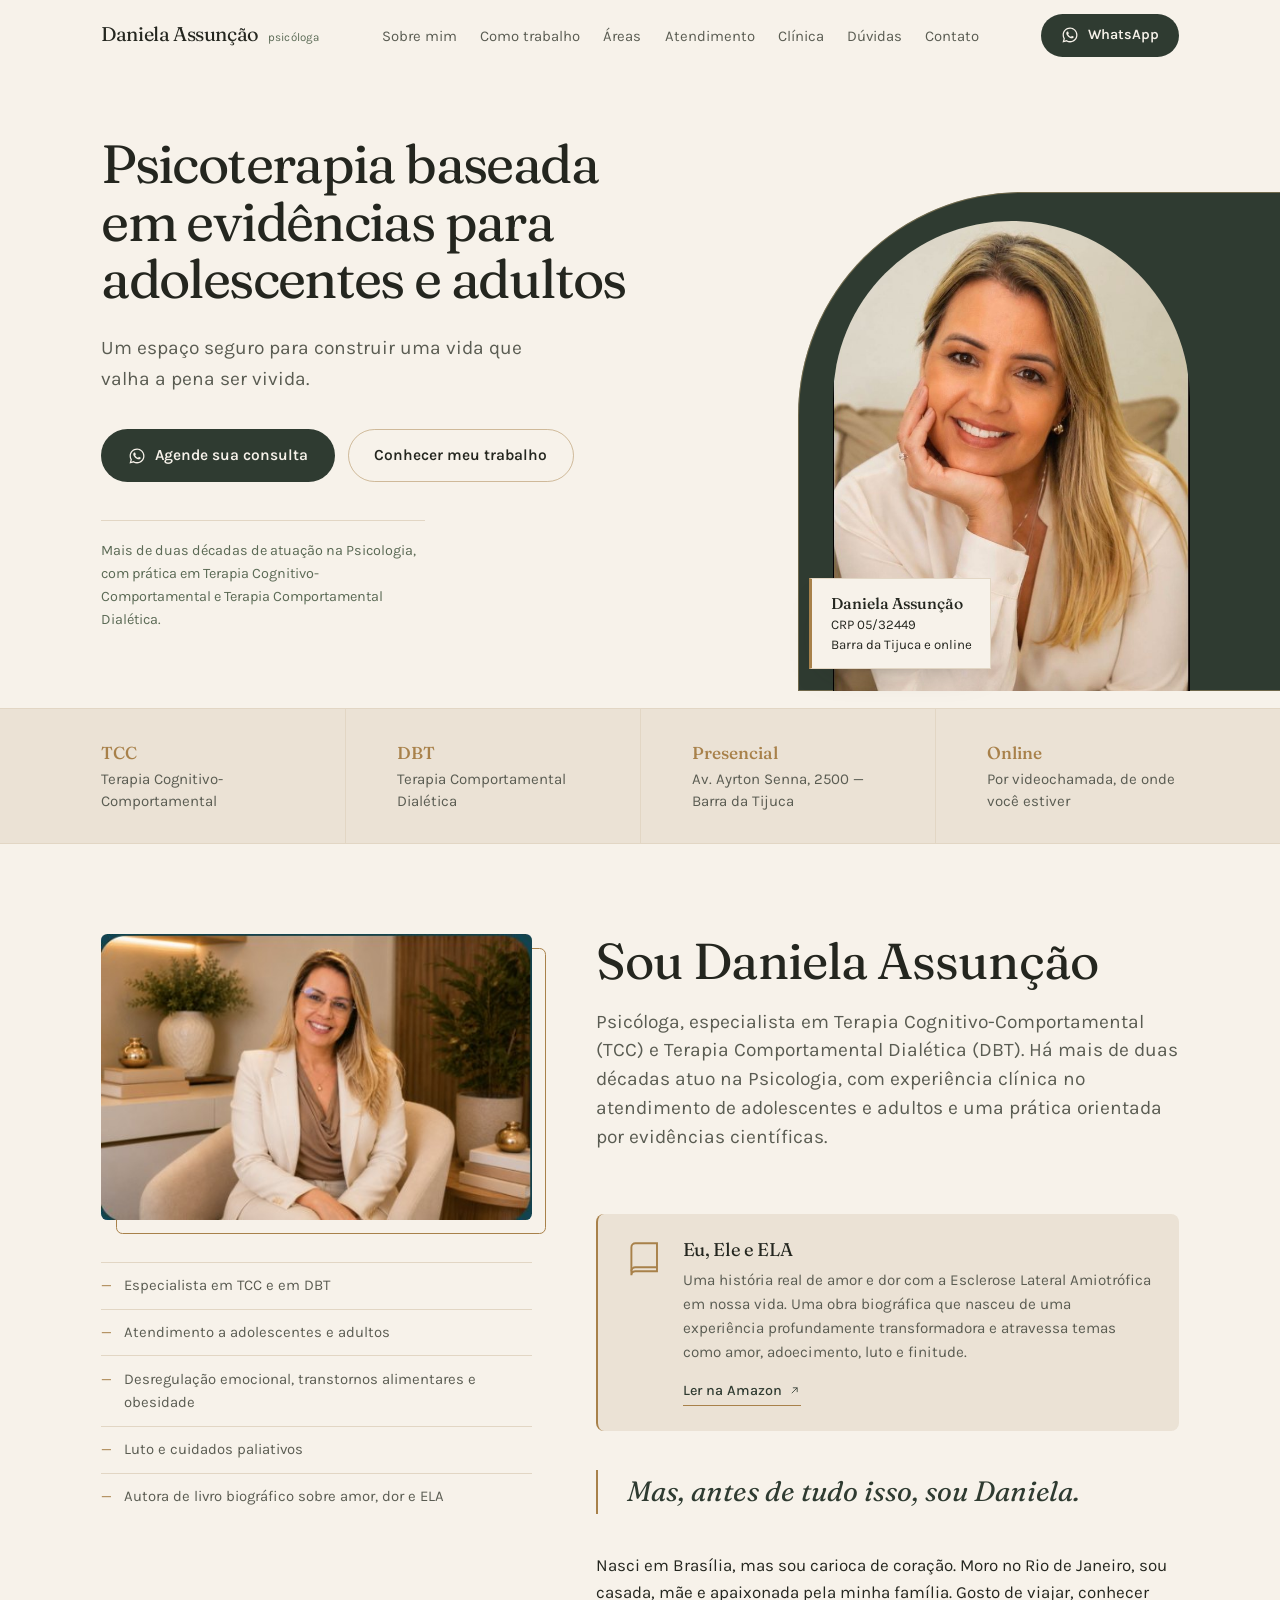
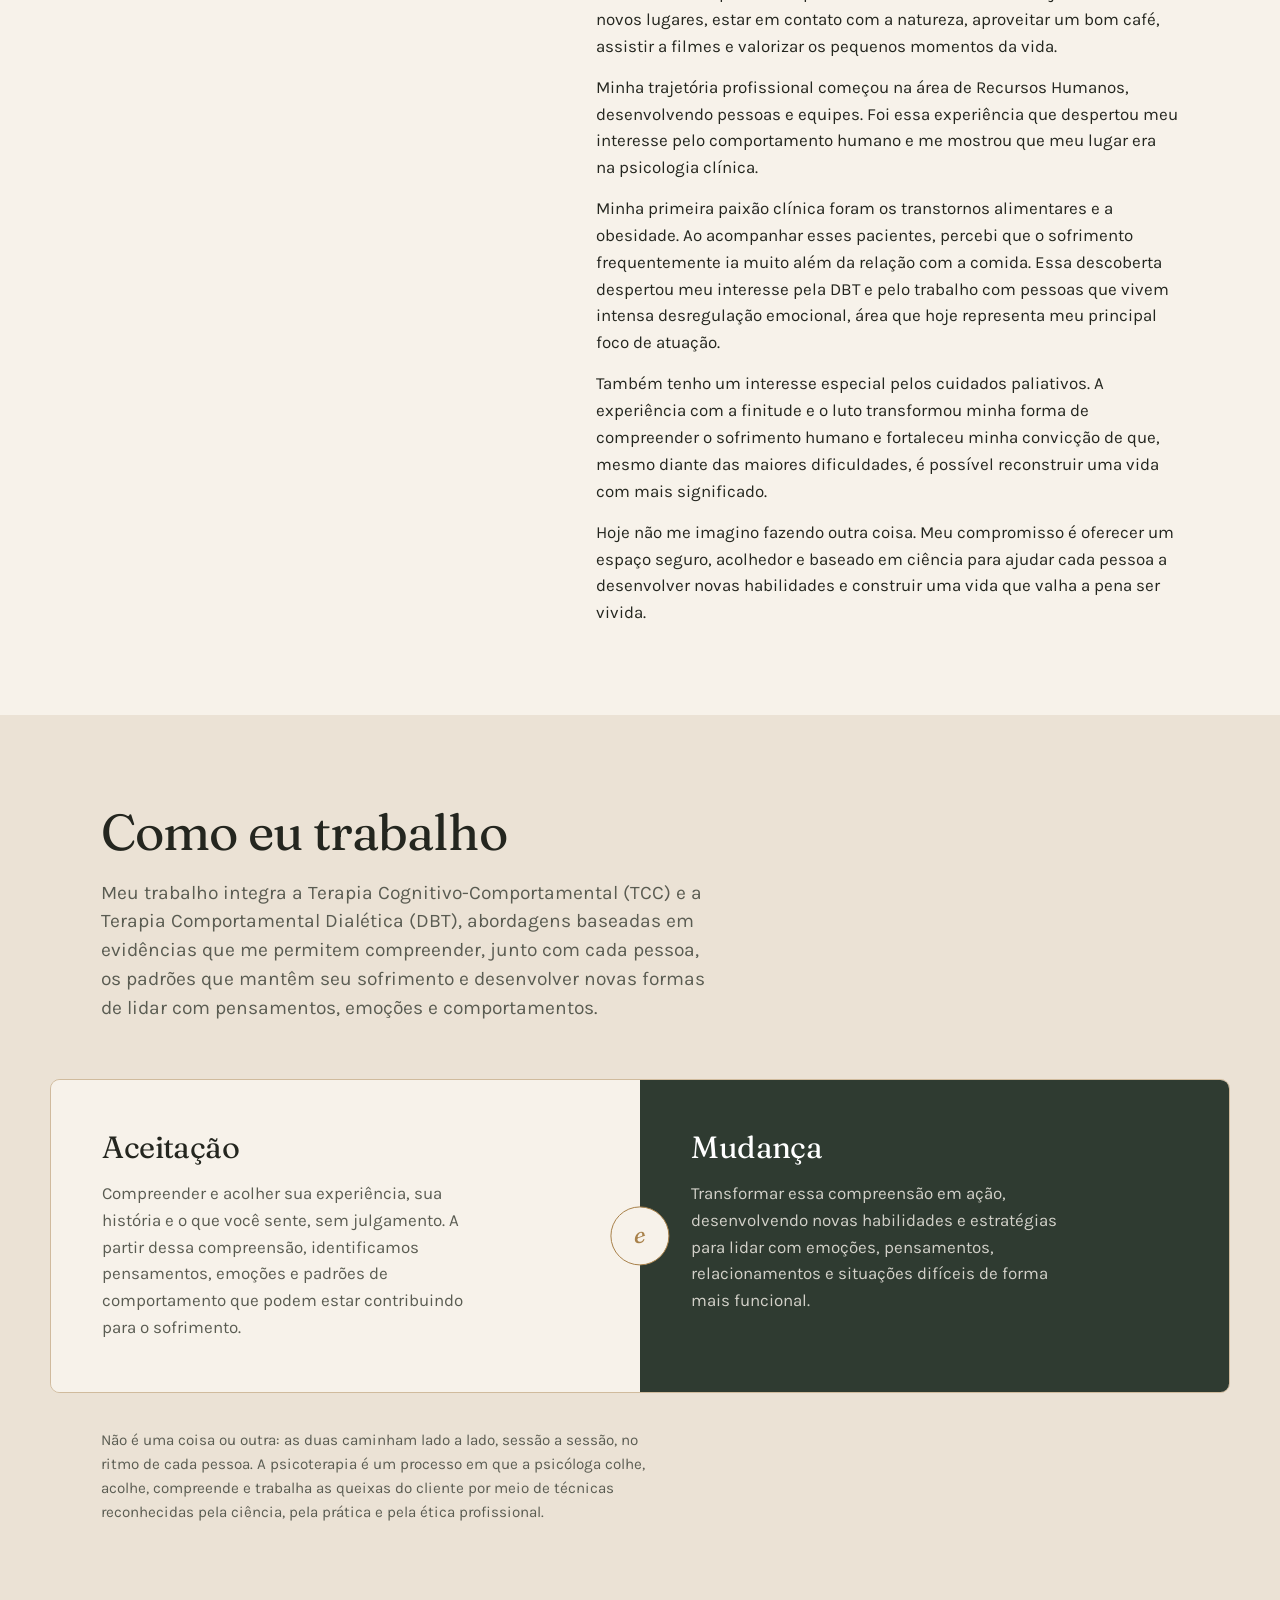
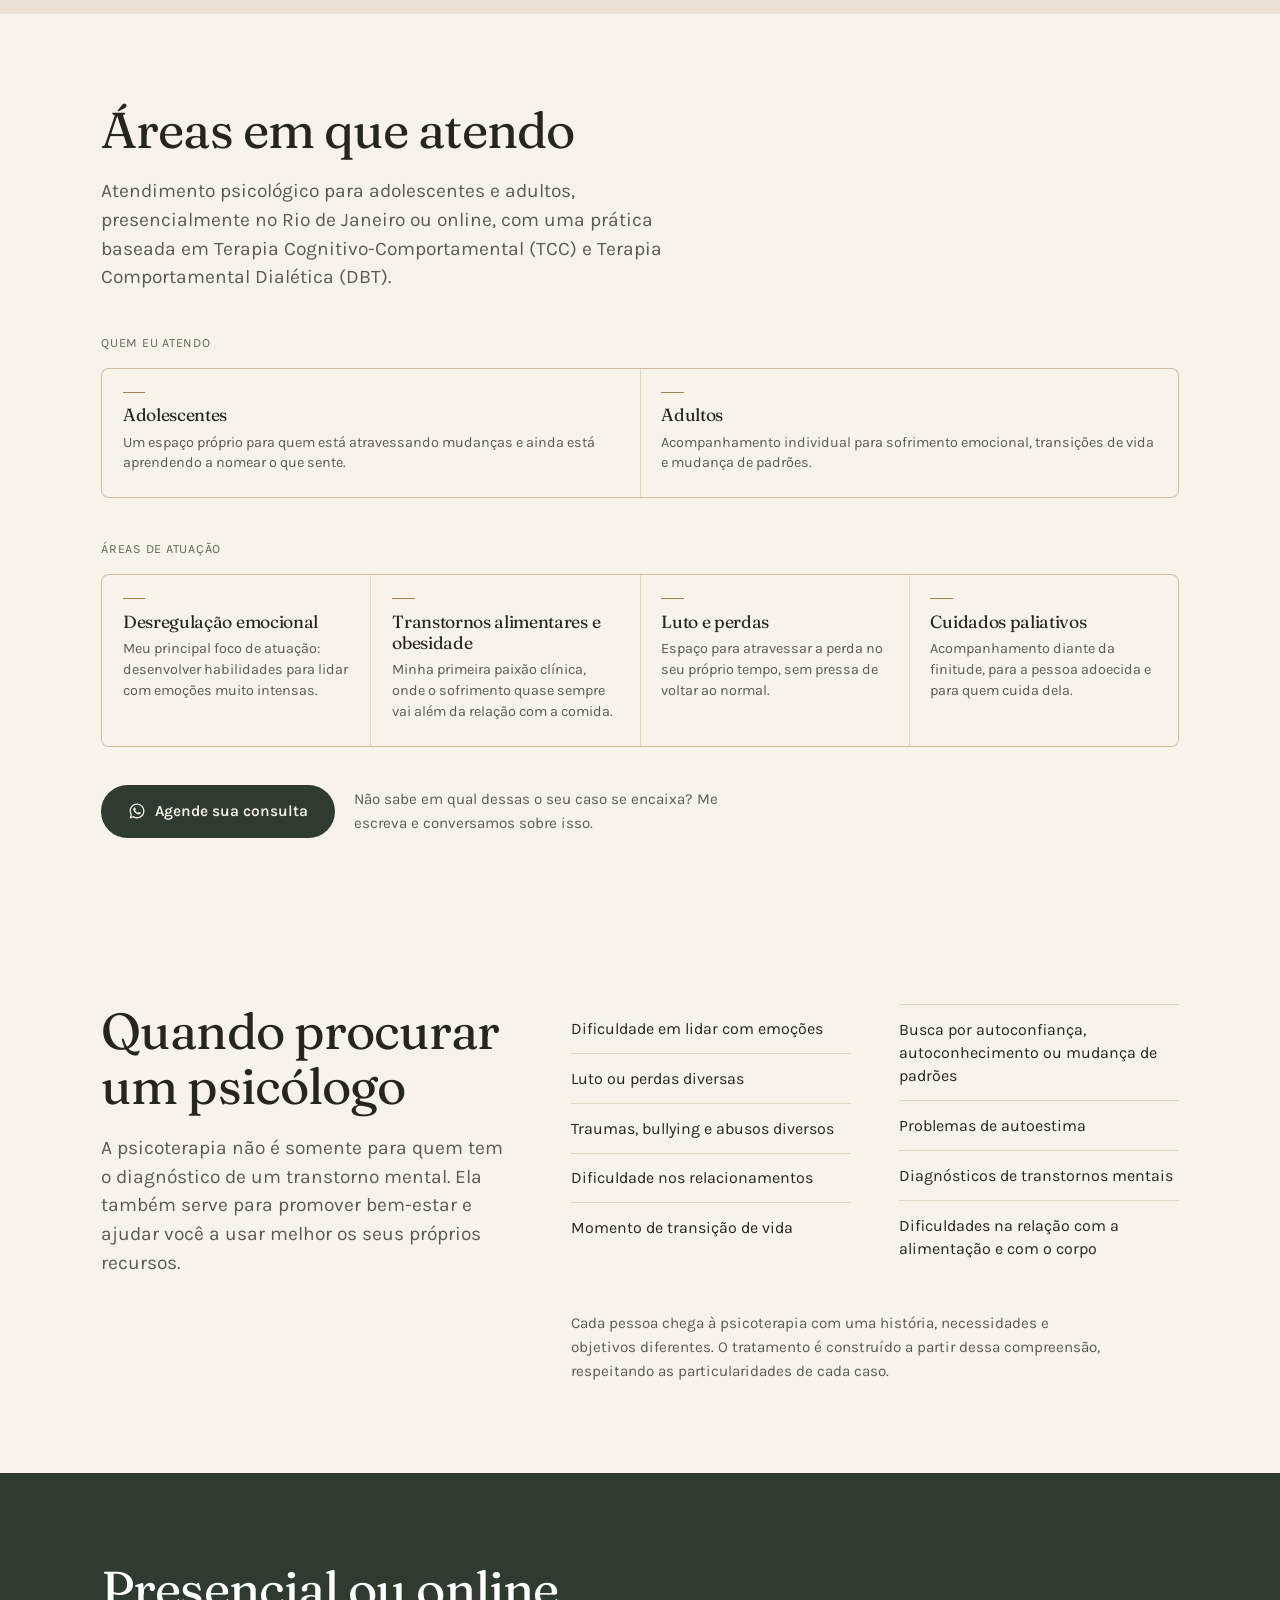
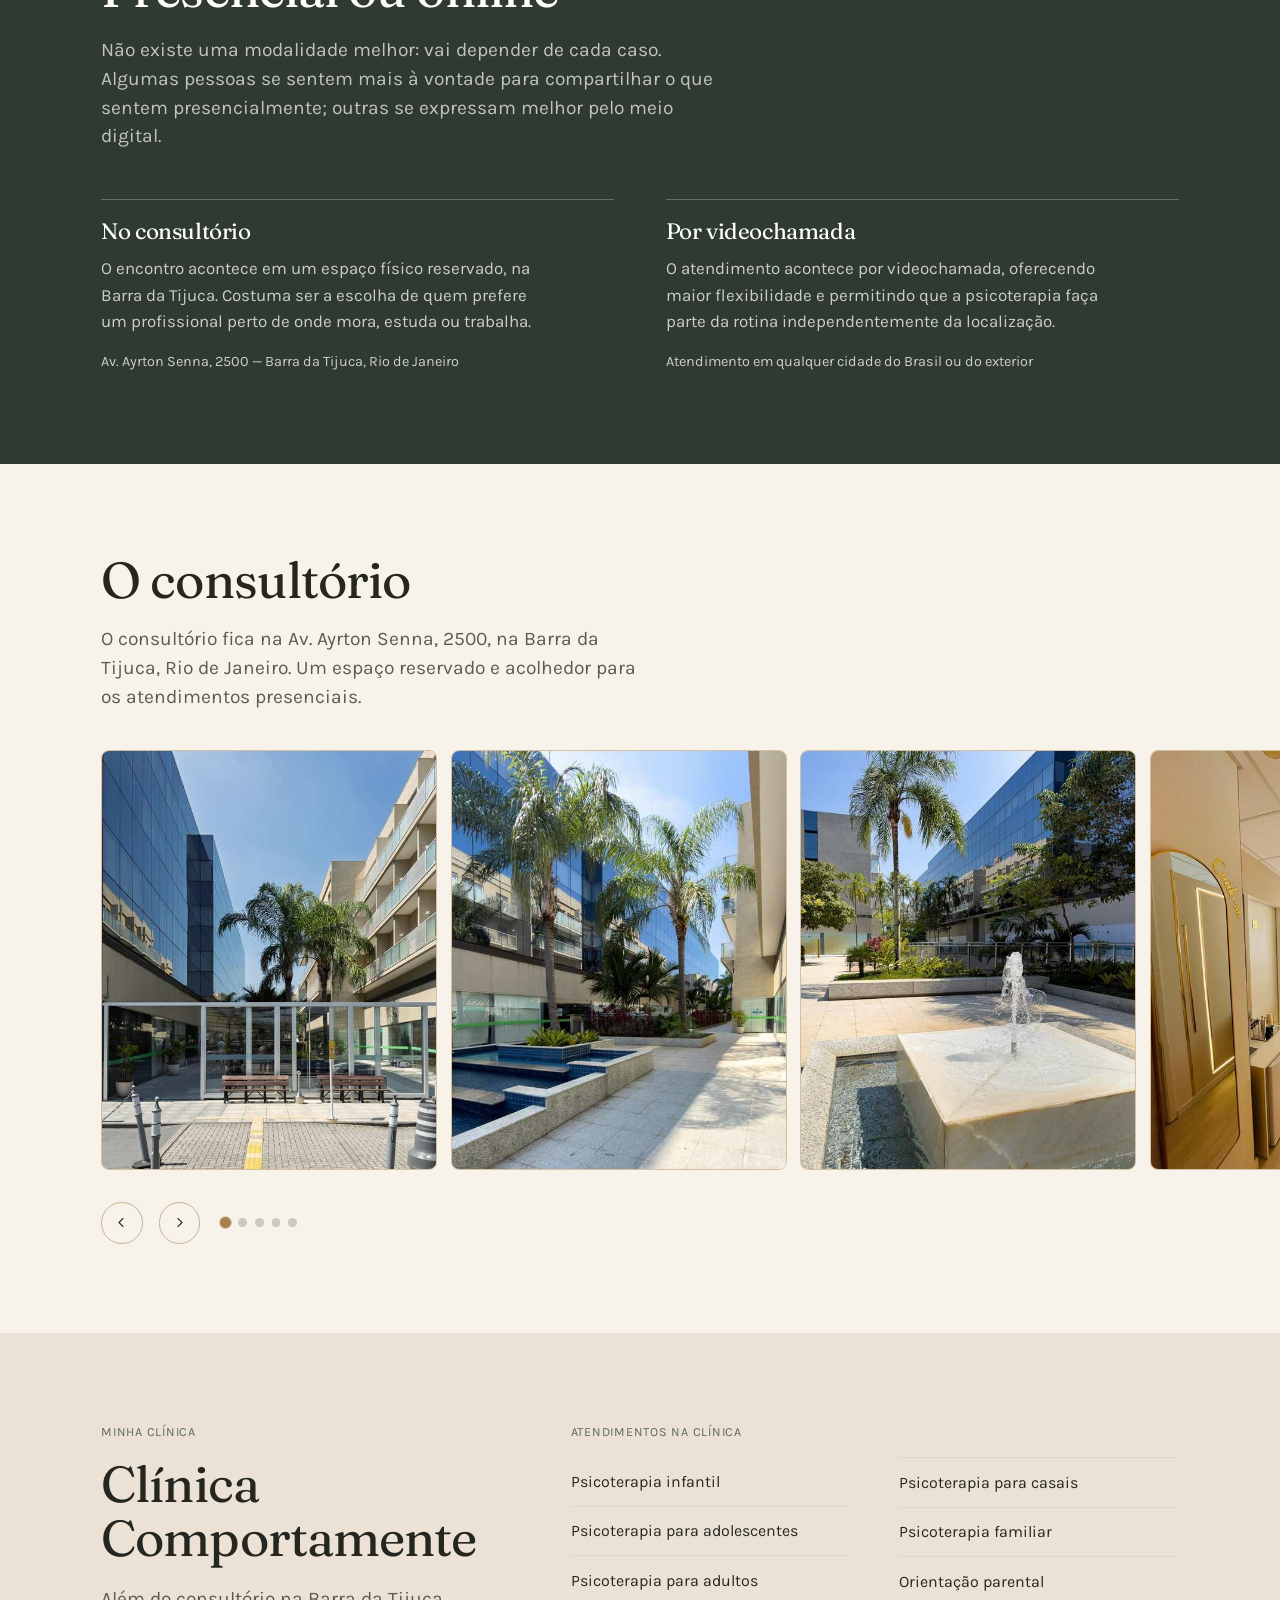
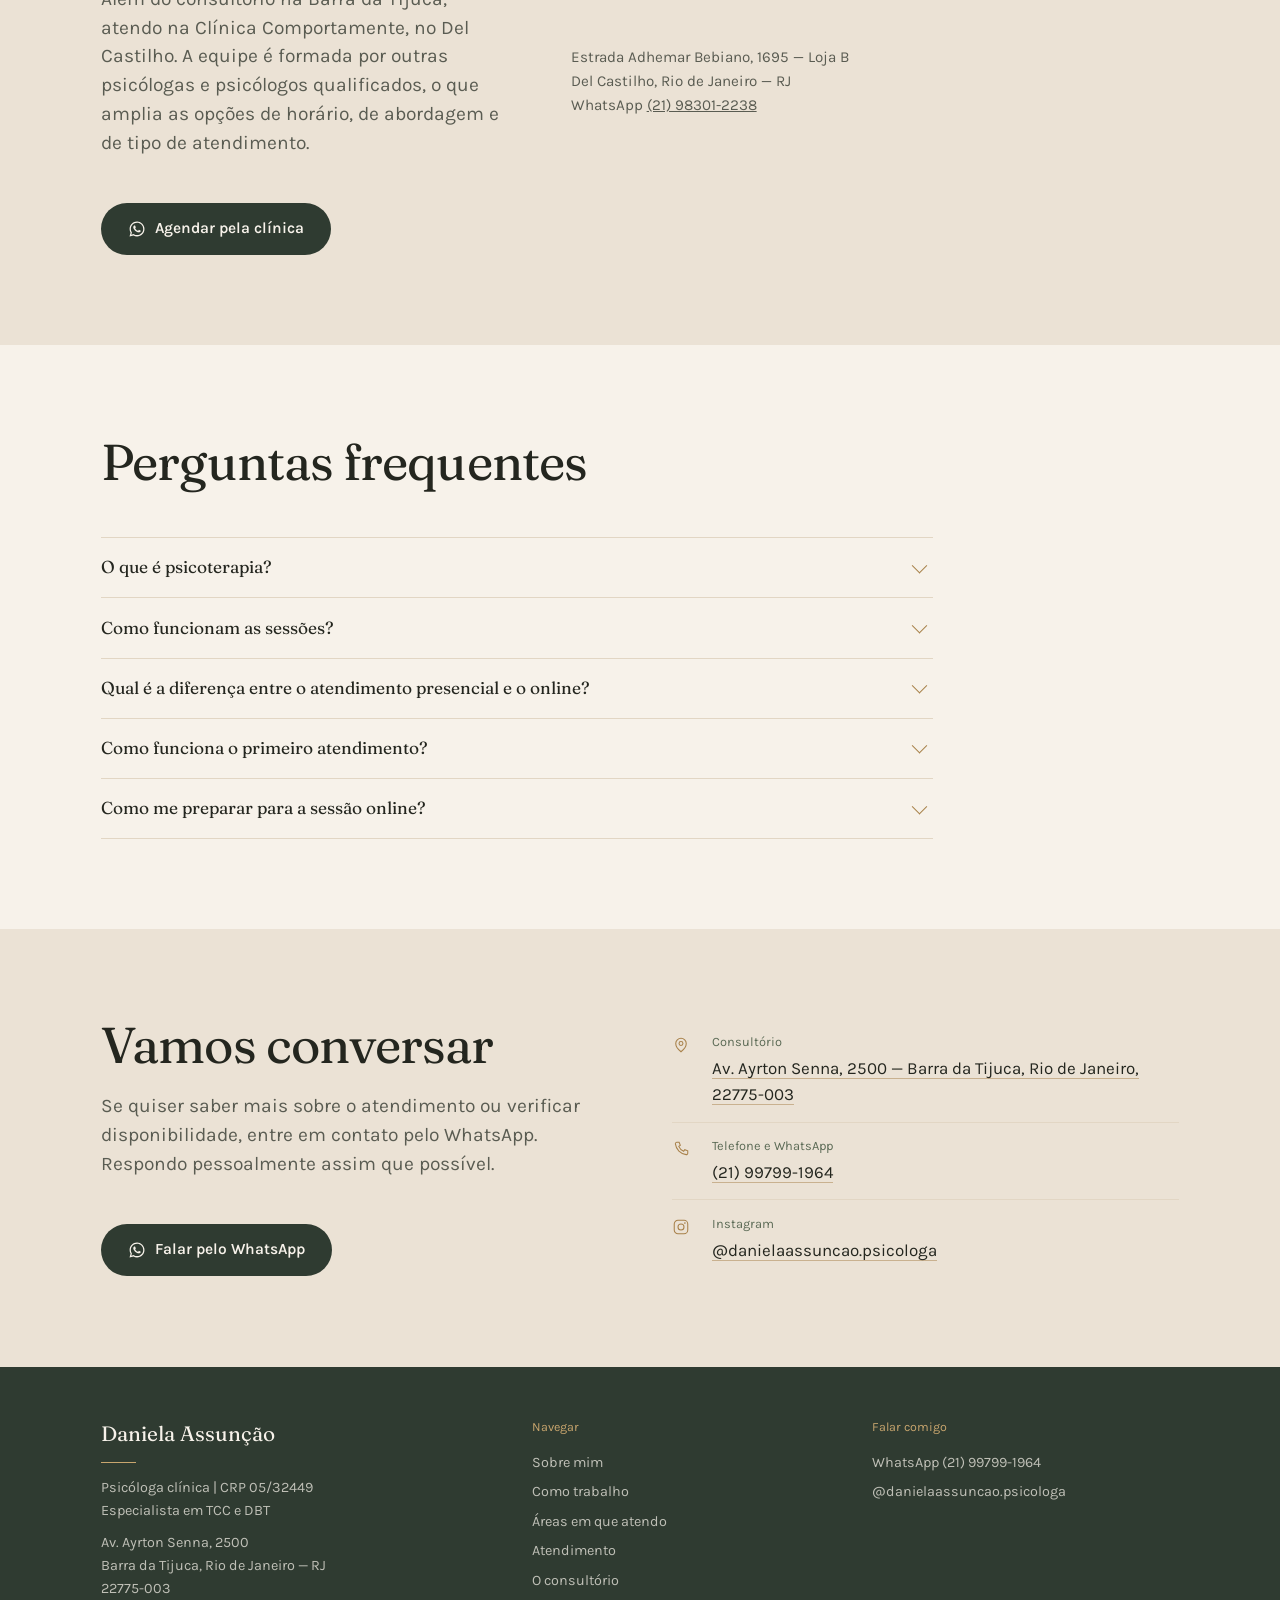
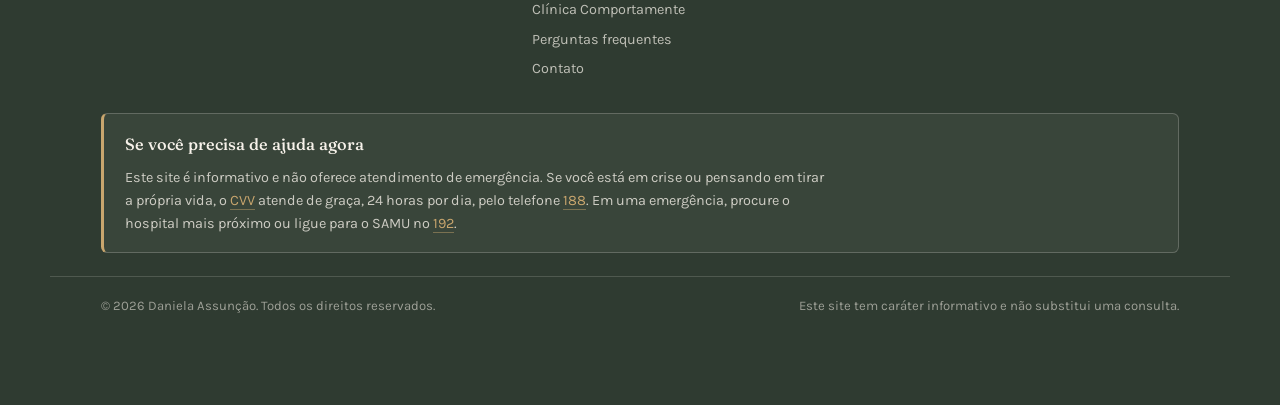
==== index.html @ 8bba685a "Rename daniela-assuncao-psicologa (1).html to index.html" ====
<!DOCTYPE html>
<html lang="pt-BR">
<head>
<meta charset="utf-8">
<meta name="viewport" content="width=device-width, initial-scale=1">
<title>Daniela Assunção — Psicóloga na Barra da Tijuca | TCC e DBT</title>
<meta name="description" content="Psicóloga clínica na Barra da Tijuca e online. Especialista em Terapia Cognitivo-Comportamental (TCC) e Terapia Comportamental Dialética (DBT) para adolescentes e adultos.">
<meta name="theme-color" content="#F7F2EA">
<link rel="canonical" href="https://danielaassuncaopsicologa.com.br/">
<meta property="og:type" content="website">
<meta property="og:locale" content="pt_BR">
<meta property="og:title" content="Daniela Assunção — Psicóloga | TCC e DBT">
<meta property="og:description" content="Um espaço seguro, acolhedor e baseado em ciência. Atendimento presencial na Barra da Tijuca e online.">
<meta property="og:url" content="https://danielaassuncaopsicologa.com.br/">
<link rel="icon" href="data:image/svg+xml,<svg xmlns='http://www.w3.org/2000/svg' viewBox='0 0 32 32'><rect width='32' height='32' rx='8' fill='%232F3B31'/><text x='16' y='22' font-family='Georgia,serif' font-size='16' fill='%23F7F2EA' text-anchor='middle'>da</text></svg>">

<style>
/* ---------- fontes embutidas ---------- */
@font-face{font-family:'Fraunces';src:url([data-uri]) format('woff2');font-weight:400;font-style:normal;font-display:swap}
@font-face{font-family:'Fraunces';src:url([data-uri]) format('woff2');font-weight:500;font-style:normal;font-display:swap}
@font-face{font-family:'Fraunces';src:url([data-uri]) format('woff2');font-weight:400;font-style:italic;font-display:swap}
@font-face{font-family:'Karla';src:url([data-uri]) format('woff2');font-weight:400;font-style:normal;font-display:swap}
@font-face{font-family:'Karla';src:url([data-uri]) format('woff2');font-weight:500;font-style:normal;font-display:swap}
@font-face{font-family:'Karla';src:url([data-uri]) format('woff2');font-weight:600;font-style:normal;font-display:swap}

/* ---------- tokens ---------- */
:root{
  --marfim:#F7F2EA; --areia:#EBE2D5; --areia-2:#E2D6C4;
  --tinta:#24261F; --tinta-70:#5A5C52; --mata:#2F3B31; --mata-claro:#3C4A3D;
  --salva:#6E7F65; --salva-txt:#5B6A55; --latao:#A8814A; --latao-claro:#C9A66E; --zap:#128C7E;
  --serif:'Fraunces',Georgia,'Times New Roman',serif;
  --sans:'Karla',-apple-system,BlinkMacSystemFont,'Segoe UI',sans-serif;
  --gut:clamp(1.5rem,4vw,4rem);
  --sec:clamp(3.25rem,7vw,7.5rem);
  --max:1180px;
}
*,*::before,*::after{box-sizing:border-box}
[hidden]{display:none!important}
html{-webkit-text-size-adjust:100%;scroll-behavior:smooth}
body{
  margin:0;background:var(--marfim);color:var(--tinta);
  font-family:var(--sans);font-size:clamp(1rem,.55vw + .92rem,1.06rem);
  line-height:1.58;font-weight:400;-webkit-font-smoothing:antialiased;
  overflow-x:hidden;
}
img{max-width:100%;height:auto;display:block}
a{color:inherit}
h1,h2,h3{font-family:var(--serif);font-weight:400;letter-spacing:-.018em;line-height:1.08;margin:0}
p{margin:0 0 .85em}
p:last-child{margin-bottom:0}
::selection{background:var(--latao);color:var(--marfim)}
:focus-visible{outline:2px solid var(--latao);outline-offset:3px;border-radius:2px}

.wrap{max-width:var(--max);margin-inline:auto;padding-inline:var(--gut)}
section[id]{scroll-margin-top:4.5rem}
.pular{position:absolute;left:-9999px;top:0;z-index:99}
.pular:focus{left:1rem;top:1rem}
.sec{padding-block:var(--sec)}
.titulo{font-size:clamp(2rem,4.4vw,3.15rem)}
.lead{font-size:clamp(1.04rem,1.1vw + .84rem,1.2rem);line-height:1.5;color:var(--tinta-70);max-width:56ch}
.fio{height:1px;background:var(--areia-2);border:0;margin:0}

/* ---------- botões ---------- */
.btn{
  display:inline-flex;align-items:center;gap:.6rem;font-family:var(--sans);
  font-weight:600;font-size:.97rem;line-height:1;text-decoration:none;cursor:pointer;
  padding:1.02rem 1.6rem;border-radius:999px;border:1px solid transparent;
  transition:background .25s ease,color .25s ease,border-color .25s ease,transform .25s ease;
}
.btn svg{width:18px;height:18px;flex:none}
.btn--zap{background:var(--mata);color:var(--marfim)}
.btn--zap:hover{background:var(--tinta);transform:translateY(-1px)}
.btn--linha{background:transparent;color:var(--tinta);border-color:rgba(168,129,74,.5)}
.btn--linha:hover{border-color:var(--latao);background:rgba(168,129,74,.1)}
.btn--claro{background:var(--marfim);color:var(--mata)}
.btn--claro:hover{background:#fff;transform:translateY(-1px)}
.btn--fantasma{background:transparent;color:var(--marfim);border-color:rgba(247,242,234,.4)}
.btn--fantasma:hover{border-color:var(--marfim);background:rgba(247,242,234,.1)}

/* ---------- topo ---------- */
.topo{
  position:sticky;top:0;z-index:60;background:rgba(247,242,234,.9);
  backdrop-filter:saturate(1.4) blur(12px);-webkit-backdrop-filter:saturate(1.4) blur(12px);
  border-bottom:1px solid transparent;transition:border-color .3s ease;
}
.topo.rolou{border-bottom-color:var(--areia-2)}
.topo__in{display:flex;align-items:center;justify-content:space-between;gap:1.5rem;
  max-width:var(--max);margin-inline:auto;padding:.85rem var(--gut)}
.marca{text-decoration:none;display:flex;align-items:baseline;gap:.55rem;white-space:nowrap}
.marca__n{font-family:var(--serif);font-size:1.24rem;letter-spacing:-.02em}
.marca__c{font-size:.72rem;color:var(--salva-txt);letter-spacing:.02em}
.menu{display:flex;align-items:center;gap:1.45rem;list-style:none;margin:0;padding:0}
.menu a{text-decoration:none;font-size:.93rem;white-space:nowrap;color:var(--tinta-70);position:relative;padding-block:.3rem}
.menu a::after{content:"";position:absolute;left:0;bottom:0;width:0;height:1px;background:var(--latao);transition:width .3s ease}
.menu a:hover{color:var(--tinta)}
.menu a:hover::after{width:100%}
.topo .btn{padding:.72rem 1.15rem;font-size:.9rem}

/* ---------- hero ---------- */
.hero{position:relative;padding-top:clamp(2.5rem,5vw,4.5rem);padding-bottom:0;overflow:hidden}
.hero__grade{display:grid;grid-template-columns:1.18fr .82fr;gap:clamp(2rem,5vw,4.5rem);align-items:end;
  max-width:var(--max);margin-inline:auto;padding-left:var(--gut)}
.hero__txt{padding-bottom:clamp(3rem,6vw,5rem);max-width:33rem}
.hero h1{font-size:clamp(2.05rem,4.2vw,3.45rem);line-height:1.07;letter-spacing:-.03em;text-wrap:balance}
.hero__sub{margin-top:1.6rem;font-size:clamp(1.05rem,1vw + .85rem,1.2rem);color:var(--tinta-70);max-width:40ch}
.hero__acoes{display:flex;flex-wrap:wrap;gap:.8rem;margin-top:2.2rem}
.hero__meta{margin-top:2.4rem;padding-top:1.2rem;border-top:1px solid var(--areia-2);
  font-size:.9rem;color:var(--salva-txt);max-width:36ch}
.hero__foto{position:relative;align-self:stretch;display:flex;align-items:flex-end;min-height:clamp(22rem,46vw,32rem)}
.hero__foto::before{
  content:"";position:absolute;right:calc(50% - 50vw);left:-2.2rem;top:2.5rem;bottom:0;
  background:var(--mata);border-radius:14rem 14rem 0 0;
  box-shadow:inset 0 0 0 1px rgba(201,166,110,.42);
}
.hero__foto img{position:relative;width:100%;max-width:24rem;margin-inline:auto;
  border-radius:13rem 13rem 0 0;object-fit:cover}
.hero__selo{
  position:absolute;left:-1.5rem;bottom:1.4rem;z-index:3;background:var(--marfim);
  border:1px solid var(--areia-2);border-left:3px solid var(--latao);
  padding:.8rem 1.15rem;font-size:.83rem;line-height:1.5;max-width:16rem;
  box-shadow:0 14px 34px -22px rgba(36,38,31,.5);
}
.hero__selo b{display:block;font-family:var(--serif);font-size:.98rem;font-weight:500}

/* faixa */
.faixa{background:var(--areia);border-block:1px solid var(--areia-2)}
.faixa__in{display:grid;grid-template-columns:repeat(4,1fr);max-width:var(--max);margin-inline:auto}
.faixa__cel{padding:1.9rem var(--gut);border-left:1px solid var(--areia-2);font-size:.94rem;line-height:1.45}
.faixa__cel:first-child{border-left:0}
.faixa__cel b{display:block;font-family:var(--serif);font-size:1.08rem;font-weight:500;
  margin-bottom:.3rem;color:var(--latao)}
.faixa__cel span{color:var(--tinta-70)}

/* ---------- sobre ---------- */
.sobre__grade{display:grid;grid-template-columns:.85fr 1.15fr;
  gap:1.5rem clamp(2rem,5vw,5rem);align-items:start}
.sobre__cab{grid-column:2;grid-row:1}
.sobre__col-f{grid-column:1;grid-row:1 / span 2}
.sobre__txt{grid-column:2;grid-row:2}
.sobre__col-f{position:sticky;top:6rem}
.sobre__f{position:relative}
.sobre__f img{border-radius:.4rem}
.sobre__f::after{content:"";position:absolute;inset:.9rem -.9rem -.9rem .9rem;border:1px solid var(--latao);border-radius:.4rem;z-index:-1}
.sobre__fatos{margin-top:2.6rem;list-style:none;padding:0}
.sobre__fatos li{padding:.7rem 0;border-top:1px solid var(--areia-2);font-size:.93rem;color:var(--tinta-70);display:flex;gap:.75rem}
.sobre__fatos li span{color:var(--latao);flex:none}
.sobre__txt p{max-width:64ch}
.sobre__cab .titulo{margin-bottom:1.2rem}
.cit{
  margin:2.4rem 0;padding:.2rem 0 .2rem 1.8rem;border-left:2px solid var(--latao);
  font-family:var(--serif);font-style:italic;font-size:clamp(1.35rem,2.2vw,1.75rem);
  line-height:1.35;color:var(--mata);
}
.livro{
  margin:2.4rem 0;background:var(--areia);border-radius:.5rem;border-left:2px solid var(--latao);padding:1.6rem 1.7rem;
  display:grid;grid-template-columns:auto 1fr;gap:1.2rem;align-items:start;
}
.livro__ic{width:2.4rem;height:2.4rem;flex:none;color:var(--latao)}
.livro h3{font-size:1.15rem;margin-bottom:.5rem}
.livro p{font-size:.95rem;color:var(--tinta-70);margin:0}
.livro__link{
  display:inline-flex;align-items:center;gap:.4rem;margin-top:1rem;
  font-size:.9rem;font-weight:500;text-decoration:none;color:var(--mata);
  border-bottom:1px solid var(--latao);padding-bottom:.15rem;
  transition:border-color .2s ease,color .2s ease;
}
.livro__link:hover{color:var(--tinta);border-bottom-color:var(--tinta)}
.livro__link svg{width:13px;height:13px}

/* ---------- painel dialético ---------- */
.dial{background:var(--areia);position:relative}
.dial__cab{max-width:var(--max);margin-inline:auto;padding:0 var(--gut) clamp(2.5rem,5vw,3.5rem)}
.dial__par{position:relative;display:grid;grid-template-columns:1fr 1fr;
  max-width:var(--max);margin-inline:auto;border:1px solid rgba(168,129,74,.4);border-radius:.6rem;overflow:hidden}
.dial__lado{padding:clamp(2.2rem,4vw,3.4rem)}
.dial__lado--a{background:var(--marfim)}
.dial__lado--m{background:var(--mata);color:var(--marfim)}
.dial__lado h3{font-size:clamp(1.5rem,2.4vw,2rem);margin-bottom:1rem}
.dial__lado--m h3{color:#fff}
.dial__lado p{max-width:38ch}
.dial__lado--a p{color:var(--tinta-70)}
.dial__lado--m p{color:rgba(247,242,234,.82)}
.dial__e{
  position:absolute;left:50%;top:50%;transform:translate(-50%,-50%);z-index:4;
  width:3.7rem;height:3.7rem;border-radius:50%;background:var(--marfim);
  border:1px solid var(--latao);display:grid;place-items:center;
  font-family:var(--serif);font-style:italic;font-size:1.5rem;color:var(--latao);
}
.dial__nota{max-width:var(--max);margin:2.2rem auto 0;padding-inline:var(--gut);
  font-size:.95rem;color:var(--tinta-70)}
.dial__nota span{display:block;max-width:62ch}

/* ---------- áreas ---------- */
.areas__cab{max-width:58ch}
.areas__rot{
  margin:clamp(1.8rem,3.5vw,2.6rem) 0 .9rem;font-size:.78rem;letter-spacing:.06em;
  text-transform:uppercase;color:var(--salva-txt);
}
.areas__grade{
  display:grid;grid-template-columns:repeat(4,1fr);gap:1px;background:var(--areia-2);
  border:1px solid rgba(168,129,74,.35);border-radius:.5rem;overflow:hidden;
}
.areas__grade.areas__grade--dois{grid-template-columns:repeat(2,1fr)}
.area{background:var(--marfim);padding:1.45rem 1.3rem}
.area h3{font-size:1.1rem;line-height:1.2;margin-bottom:.45rem}
.area h3::before{content:"";display:block;width:1.4rem;height:1px;background:var(--latao);margin-bottom:.7rem}
.area p{font-size:.9rem;line-height:1.45;color:var(--tinta-70);margin:0}
.areas__pe{display:flex;flex-wrap:wrap;align-items:center;gap:1.2rem;margin-top:2.4rem}
.areas__pe p{margin:0;font-size:.95rem;color:var(--tinta-70);max-width:42ch}

/* ---------- aviso de emergência ---------- */
.emerg{
  max-width:var(--max);margin-inline:auto;padding:0 var(--gut);
}
.emerg__cx{
  border:1px solid rgba(247,242,234,.22);border-left:3px solid var(--latao-claro);
  border-radius:.4rem;padding:1.1rem 1.3rem;background:rgba(247,242,234,.05);
}
.emerg__cx b{display:block;color:var(--marfim);font-family:var(--serif);font-weight:500;
  font-size:1.02rem;margin-bottom:.5rem}
.emerg__cx p{margin:0;font-size:.9rem;line-height:1.6;color:rgba(247,242,234,.78);max-width:78ch}
.emerg__cx a{color:var(--latao-claro);text-decoration:none;border-bottom:1px solid rgba(201,166,110,.45)}
.emerg__cx a:hover{color:var(--marfim);border-bottom-color:var(--marfim)}

/* ---------- listas com fio ---------- */
.duas{display:grid;grid-template-columns:.8fr 1.2fr;gap:clamp(2rem,5vw,5rem);align-items:start}
.lista{list-style:none;margin:0;padding:0;columns:2;column-gap:3rem}
.lista li{break-inside:avoid;padding:.8rem 0;border-top:1px solid var(--areia-2);font-size:1rem;line-height:1.45}
.lista li:first-child{border-top:0}
.aviso{margin-top:2.4rem;font-size:.95rem;color:var(--tinta-70);max-width:60ch}

/* ---------- atendimento ---------- */
.atd{background:var(--mata);color:var(--marfim)}
.atd .titulo{color:#fff}
.atd .lead{color:rgba(247,242,234,.75)}
.atd__grade{display:grid;grid-template-columns:1fr 1fr;gap:clamp(1.6rem,4vw,4rem);margin-top:clamp(1.8rem,4vw,3rem)}
.modo{border-top:1px solid rgba(247,242,234,.28);padding-top:1.2rem}
.modo h3{font-size:1.4rem;color:#fff;margin-bottom:.7rem}
.modo p{color:rgba(247,242,234,.8);max-width:44ch}
.modo__det{margin-top:1rem;font-size:.9rem;color:var(--latao-claro)}

/* ---------- carrossel (compartilhado) ---------- */
.car__ctrl{display:flex;align-items:center;gap:1rem;margin-top:clamp(1.4rem,3vw,2rem)}
.car__seta{
  width:2.6rem;height:2.6rem;border-radius:50%;border:1px solid rgba(168,129,74,.55);
  background:transparent;color:var(--tinta);display:grid;place-items:center;cursor:pointer;
  transition:border-color .2s ease,background .2s ease,color .2s ease;
}
.car__seta:hover{border-color:var(--latao);background:rgba(168,129,74,.12)}
.car__seta svg{width:15px;height:15px}
.car__pontos{display:flex;gap:.5rem;margin-left:.3rem}
.car__pt{
  width:.55rem;height:.55rem;padding:0;border:0;border-radius:50%;cursor:pointer;
  background:rgba(36,38,31,.2);transition:background .25s ease,transform .25s ease;
}
.car__pt[aria-current="true"]{background:var(--latao);transform:scale(1.3)}

/* ---------- consultório ---------- */
.cons__cab{max-width:54ch}
.cons__pista{
  display:flex;gap:.85rem;list-style:none;margin:clamp(1.5rem,3.5vw,2.4rem) 0 0;
  overflow-x:auto;scroll-snap-type:x mandatory;
  scrollbar-width:none;-ms-overflow-style:none;-webkit-overflow-scrolling:touch;
  --pad-pista:max(var(--gut),calc(50vw - (var(--max) / 2) + var(--gut)));
  padding-inline:var(--pad-pista);scroll-padding-inline:var(--pad-pista);
}
.cons__pista::-webkit-scrollbar{display:none}
.cons__item{flex:0 0 clamp(15rem,74vw,21rem);scroll-snap-align:start;margin:0}
.cons__item img{
  width:100%;aspect-ratio:4 / 5;object-fit:cover;border-radius:.5rem;
  border:1px solid rgba(168,129,74,.45);
}

/* ---------- FAQ ---------- */
.faq{max-width:52rem}
.faq details{border-top:1px solid var(--areia-2)}
.faq details:last-of-type{border-bottom:1px solid var(--areia-2)}
.faq summary{
  list-style:none;cursor:pointer;padding:1.15rem 3rem 1.15rem 0;position:relative;
  font-family:var(--serif);font-size:clamp(1.08rem,1.3vw,1.28rem);line-height:1.3;
}
.faq summary::-webkit-details-marker{display:none}
.faq summary::after{
  content:"";position:absolute;right:.5rem;top:50%;width:11px;height:11px;
  border-right:1.5px solid var(--latao);border-bottom:1.5px solid var(--latao);
  transform:translateY(-70%) rotate(45deg);transition:transform .3s ease;
}
.faq details[open] summary::after{transform:translateY(-30%) rotate(225deg)}
.faq summary:hover{color:var(--mata)}
.faq__corpo{padding:0 2.5rem 1.4rem 0;color:var(--tinta-70);max-width:62ch}
.faq__corpo p{font-size:.97rem;line-height:1.55}

/* ---------- contato ---------- */
.contato{background:var(--areia)}
.ct__grade{display:grid;grid-template-columns:1fr 1fr;gap:clamp(2.5rem,5vw,5rem);align-items:start}
.ct__dados{list-style:none;margin:0;padding:0}
.ct__dados li:first-child{border-top:0}
.ct__btn{margin-top:1.8rem}
.ct__dados li{display:grid;grid-template-columns:1.5rem 1fr;gap:1rem;padding:.85rem 0;border-top:1px solid var(--areia-2)}
.ct__dados svg{width:18px;height:18px;color:var(--latao);margin-top:.25rem}
.ct__dados a{text-decoration:none;border-bottom:1px solid rgba(168,129,74,.5)}
.ct__dados a:hover{border-bottom-color:var(--tinta)}
.ct__rot{display:block;font-size:.8rem;color:var(--salva-txt);margin-bottom:.15rem}
/* ---------- rodapé ---------- */
.rod{background:var(--mata);color:rgba(247,242,234,.72);font-size:.9rem}
.rod__in{max-width:var(--max);margin-inline:auto;padding:clamp(2.2rem,4vw,3.5rem) var(--gut) 1.6rem;
  display:grid;grid-template-columns:1.3fr 1fr 1fr;gap:2rem}
.rod h4{font-family:var(--serif);font-weight:400;font-size:1.3rem;color:var(--marfim);margin:0 0 .9rem}
.rod h4::after{content:"";display:block;width:2.2rem;height:1px;background:var(--latao-claro);margin-top:.7rem}
.rod ul{list-style:none;margin:0;padding:0}
.rod li{margin-bottom:.42rem}
.rod a{text-decoration:none}
.rod a:hover{color:var(--marfim)}
.rod__t{font-size:.78rem;color:var(--latao-claro);margin-bottom:.9rem}
.rod__base{max-width:var(--max);margin-inline:auto;margin-top:1.4rem;padding:1.2rem var(--gut) 5.5rem;
  border-top:1px solid rgba(247,242,234,.16);display:flex;flex-wrap:wrap;gap:1rem;
  justify-content:space-between;font-size:.82rem;color:rgba(247,242,234,.55)}

/* ---------- barra móvel ---------- */
.barra{
  position:fixed;left:0;right:0;bottom:0;z-index:70;display:none;gap:.6rem;
  padding:.6rem .8rem calc(.6rem + env(safe-area-inset-bottom));
  background:rgba(247,242,234,.96);border-top:1px solid var(--areia-2);
  backdrop-filter:blur(10px);-webkit-backdrop-filter:blur(10px);
}
.barra .btn{flex:1;justify-content:center;padding:.9rem 1rem;font-size:.93rem}

/* ---------- entrada ---------- */
.anim{opacity:0;transform:translateY(14px)}
.pronto .anim{opacity:1;transform:none;transition:opacity .8s ease,transform .8s cubic-bezier(.2,.7,.3,1)}
.pronto .anim:nth-child(2){transition-delay:.1s}
.pronto .anim:nth-child(3){transition-delay:.18s}
.pronto .anim:nth-child(4){transition-delay:.26s}
.pronto .hero__foto{opacity:1;transition:opacity 1s ease .15s}
.hero__foto{opacity:0}

/* ---------- responsivo ---------- */
@media (max-width:1000px){
  .menu{display:none}
  .hero{padding-top:0}
  .hero__grade{display:flex;flex-direction:column;padding-inline:var(--gut);gap:0}
  .hero__foto{order:-1;min-height:0;margin-inline:calc(var(--gut) * -1);padding-inline:var(--gut)}
  .hero__foto::before{left:0;right:0;top:1.4rem;bottom:0;border-radius:9rem 9rem 0 0}
  .hero__foto img{max-width:17rem}
  .hero__selo{left:var(--gut);bottom:1.2rem}
  .hero__txt{padding:2.2rem 0 0;max-width:none}
  .hero h1{font-size:clamp(1.95rem,7.4vw,2.6rem)}
  .hero__sub{margin-top:1.1rem;max-width:none}
  .hero__acoes{margin-top:1.6rem}
  .hero__meta{margin-top:1.7rem;padding-top:1rem;max-width:none}
  .faixa{margin-top:1.8rem}
  .faixa__cel{padding:1rem var(--gut)}
  .sobre__fatos{margin-top:1.3rem}
  .sobre__col-f{margin-bottom:1.6rem}
  .cit{margin:1.4rem 0;padding-left:1.2rem;font-size:1.25rem}
  .livro{margin:1.4rem 0;padding:1.1rem 1.2rem}
  .areas__pe{margin-top:1.4rem}
  .aviso{margin-top:1.4rem}
  .hero__meta{margin-top:1.3rem}
  .faixa__in{grid-template-columns:1fr 1fr}
  .faixa__cel{border-top:1px solid var(--areia-2)}
  .faixa__cel:nth-child(-n+2){border-top:0}
  .faixa__cel:nth-child(odd){border-left:0}
  .sobre__grade,.duas,.ct__grade,.atd__grade{grid-template-columns:1fr}
  .ct__grade,.duas,.sobre__grade{gap:1.7rem}
  .sobre__grade{display:flex;flex-direction:column}
  .sobre__cab{order:1}
  .sobre__col-f{order:2;position:static;max-width:26rem}
  .sobre__txt{order:3}
  .sobre__f::after{inset:.7rem -.7rem -.7rem .7rem}
  .dial__par{grid-template-columns:1fr}
  .dial__e{top:auto;bottom:auto;left:50%;top:50%}
  .rod__in{grid-template-columns:1fr 1fr}
  .barra{display:flex}
  .rod__base{padding-bottom:6rem}
}
@media (max-width:620px){
  :root{--sec:2.3rem;--gut:1.35rem}
  .lista{columns:1}
  .lista li{padding:.7rem 0}
  .livro{grid-template-columns:1fr;gap:.5rem}
  .livro__ic{width:1.7rem;height:1.7rem}
  .dial__lado{padding:1.3rem 1.2rem 1.5rem}
  .dial__lado h3{margin-bottom:.6rem}
  .areas__grade{grid-template-columns:1fr 1fr}
  .area{padding:1rem .95rem}
  .area h3{font-size:1rem}
  .area p{font-size:.82rem;line-height:1.4}
  .faixa__in{grid-template-columns:1fr 1fr}
  .faixa__cel{padding:.9rem 1rem;font-size:.88rem}
  .faixa__cel b{font-size:1rem}
  .faixa__cel:nth-child(odd){border-left:0}
  .faixa__cel:nth-child(-n+2){border-top:0}
  .faixa__cel:nth-child(n+3){border-top:1px solid var(--areia-2)}
  .ct__dados li{padding:.75rem 0}
  .rod__in{grid-template-columns:1fr 1fr;gap:1.4rem}
  .rod__in > :first-child{grid-column:1 / -1}
  .titulo{font-size:clamp(1.75rem,7.5vw,2.2rem)}
  .sec .lead{margin-top:.8rem!important}
  .faq summary{padding:1rem 2.5rem 1rem 0}
  .topo .btn span{display:none}
  .topo .btn{padding:.7rem .85rem}
}
@media (prefers-reduced-motion:reduce){
  html{scroll-behavior:auto}
  *,*::before,*::after{animation-duration:.001ms!important;transition-duration:.001ms!important}
  .anim,.hero__foto{opacity:1!important;transform:none!important}
}
</style>
</head>
<body>

<a class="btn btn--linha pular" href="#conteudo">Ir para o conteúdo</a>

<!-- ================= TOPO ================= -->
<header class="topo" id="topo">
  <div class="topo__in">
    <a class="marca" href="#topo">
      <span class="marca__n">Daniela Assunção</span>
      <span class="marca__c">psicóloga</span>
    </a>
    <nav aria-label="Navegação principal">
      <ul class="menu">
        <li><a href="#sobre">Sobre mim</a></li>
        <li><a href="#trabalho">Como trabalho</a></li>
        <li><a href="#areas">Áreas</a></li>
        <li><a href="#atendimento">Atendimento</a></li>
        <li><a href="#clinica">Clínica</a></li>
        <li><a href="#duvidas">Dúvidas</a></li>
        <li><a href="#contato">Contato</a></li>
      </ul>
    </nav>
    <a class="btn btn--zap" href="https://wa.me/5521997991964?text=Ol%C3%A1%2C%20psic%C3%B3loga%20Daniela%20Assun%C3%A7%C3%A3o%2C%20vim%20atrav%C3%A9s%20do%20seu%20site." target="_blank" rel="noopener">
      <svg viewBox="0 0 24 24" fill="currentColor" aria-hidden="true"><path d="M12.04 2C6.58 2 2.13 6.45 2.13 11.91c0 1.75.46 3.45 1.32 4.95L2 22l5.25-1.38a9.9 9.9 0 0 0 4.79 1.22h.01c5.46 0 9.91-4.45 9.91-9.91 0-2.65-1.03-5.14-2.9-7.01A9.82 9.82 0 0 0 12.04 2Zm0 18.15h-.01a8.2 8.2 0 0 1-4.19-1.15l-.3-.18-3.12.82.83-3.04-.2-.31a8.19 8.19 0 0 1-1.26-4.38c0-4.54 3.7-8.24 8.25-8.24 2.2 0 4.27.86 5.83 2.42a8.19 8.19 0 0 1 2.41 5.83c0 4.54-3.7 8.23-8.24 8.23Zm4.52-6.16c-.25-.12-1.47-.72-1.69-.81-.23-.08-.39-.12-.56.13-.16.24-.64.8-.79.97-.14.16-.29.18-.54.06-.25-.12-1.05-.39-1.99-1.23-.74-.66-1.23-1.47-1.38-1.72-.14-.25-.01-.38.11-.5.11-.11.25-.29.37-.43.12-.15.16-.25.25-.41.08-.17.04-.31-.02-.43-.06-.12-.56-1.34-.76-1.84-.2-.48-.4-.41-.56-.42h-.47c-.16 0-.43.06-.65.31-.22.25-.85.83-.85 2.03s.87 2.35.99 2.51c.12.16 1.72 2.62 4.16 3.67.58.25 1.03.4 1.39.51.58.19 1.11.16 1.53.1.47-.07 1.47-.6 1.67-1.18.21-.58.21-1.07.15-1.18-.06-.11-.22-.17-.47-.29Z"/></svg>
      <span>WhatsApp</span>
    </a>
  </div>
</header>

<main id="conteudo">

<!-- ================= HERO ================= -->
<section class="hero">
  <div class="hero__grade">
    <div class="hero__txt">
      <h1 class="anim">Psicoterapia baseada em evidências para adolescentes e adultos</h1>
      <p class="hero__sub anim">Um espaço seguro para construir uma vida que valha a pena ser vivida.</p>
      <div class="hero__acoes anim">
        <a class="btn btn--zap" href="https://wa.me/5521997991964?text=Ol%C3%A1%2C%20psic%C3%B3loga%20Daniela%20Assun%C3%A7%C3%A3o%2C%20vim%20atrav%C3%A9s%20do%20seu%20site." target="_blank" rel="noopener">
          <svg viewBox="0 0 24 24" fill="currentColor" aria-hidden="true"><path d="M12.04 2C6.58 2 2.13 6.45 2.13 11.91c0 1.75.46 3.45 1.32 4.95L2 22l5.25-1.38a9.9 9.9 0 0 0 4.79 1.22h.01c5.46 0 9.91-4.45 9.91-9.91 0-2.65-1.03-5.14-2.9-7.01A9.82 9.82 0 0 0 12.04 2Zm0 18.15h-.01a8.2 8.2 0 0 1-4.19-1.15l-.3-.18-3.12.82.83-3.04-.2-.31a8.19 8.19 0 0 1-1.26-4.38c0-4.54 3.7-8.24 8.25-8.24 2.2 0 4.27.86 5.83 2.42a8.19 8.19 0 0 1 2.41 5.83c0 4.54-3.7 8.23-8.24 8.23Zm4.52-6.16c-.25-.12-1.47-.72-1.69-.81-.23-.08-.39-.12-.56.13-.16.24-.64.8-.79.97-.14.16-.29.18-.54.06-.25-.12-1.05-.39-1.99-1.23-.74-.66-1.23-1.47-1.38-1.72-.14-.25-.01-.38.11-.5.11-.11.25-.29.37-.43.12-.15.16-.25.25-.41.08-.17.04-.31-.02-.43-.06-.12-.56-1.34-.76-1.84-.2-.48-.4-.41-.56-.42h-.47c-.16 0-.43.06-.65.31-.22.25-.85.83-.85 2.03s.87 2.35.99 2.51c.12.16 1.72 2.62 4.16 3.67.58.25 1.03.4 1.39.51.58.19 1.11.16 1.53.1.47-.07 1.47-.6 1.67-1.18.21-.58.21-1.07.15-1.18-.06-.11-.22-.17-.47-.29Z"/></svg>
          Agende sua consulta
        </a>
        <a class="btn btn--linha" href="#sobre">Conhecer meu trabalho</a>
      </div>
      <p class="hero__meta anim">Mais de duas décadas de atuação na Psicologia, com prática em Terapia Cognitivo-Comportamental e Terapia Comportamental Dialética.</p>
    </div>

    <figure class="hero__foto">
      <img src="[data-uri]" width="626" height="825" fetchpriority="high" decoding="async"
           alt="Daniela Assunção, psicóloga, sorrindo com a mão apoiada no rosto.">
      <figcaption class="hero__selo">
        <b>Daniela Assunção</b>
        CRP 05/32449<br>Barra da Tijuca e online
      </figcaption>
    </figure>
  </div>
</section>

<!-- faixa -->
<div class="faixa">
  <div class="faixa__in">
    <div class="faixa__cel"><b>TCC</b><span>Terapia Cognitivo-Comportamental</span></div>
    <div class="faixa__cel"><b>DBT</b><span>Terapia Comportamental Dialética</span></div>
    <div class="faixa__cel"><b>Presencial</b><span>Av. Ayrton Senna, 2500 — Barra da Tijuca</span></div>
    <div class="faixa__cel"><b>Online</b><span>Por videochamada, de onde você estiver</span></div>
  </div>
</div>

<!-- ================= SOBRE ================= -->
<section class="sec" id="sobre">
  <div class="wrap sobre__grade">
    <div class="sobre__col-f">
      <figure class="sobre__f" style="margin:0">
        <img src="[data-uri]" width="482" height="320" loading="lazy" decoding="async"
             alt="Daniela Assunção sentada em seu consultório na Barra da Tijuca.">
      </figure>
      <ul class="sobre__fatos">
        <li><span>—</span>Especialista em TCC e em DBT</li>
        <li><span>—</span>Atendimento a adolescentes e adultos</li>
        <li><span>—</span>Desregulação emocional, transtornos alimentares e obesidade</li>
        <li><span>—</span>Luto e cuidados paliativos</li>
        <li><span>—</span>Autora de livro biográfico sobre amor, dor e ELA</li>
      </ul>
    </div>

    <div class="sobre__cab">
      <h2 class="titulo">Sou Daniela Assunção</h2>
      <p class="lead">Psicóloga, especialista em Terapia Cognitivo-Comportamental (TCC) e Terapia Comportamental Dialética (DBT). Há mais de duas décadas atuo na Psicologia, com experiência clínica no atendimento de adolescentes e adultos e uma prática orientada por evidências científicas.</p>
    </div>

    <div class="sobre__txt">
      <div class="livro">
        <svg class="livro__ic" viewBox="0 0 24 24" fill="none" stroke="currentColor" stroke-width="1.2" aria-hidden="true"><path d="M4 4.5A2.5 2.5 0 0 1 6.5 2H20v17.5H6.5A2.5 2.5 0 0 0 4 22V4.5Z"/><path d="M4 19.5A2.5 2.5 0 0 1 6.5 17H20"/></svg>
        <div>
          <h3>Eu, Ele e ELA</h3>
          <p>Uma história real de amor e dor com a Esclerose Lateral Amiotrófica em nossa vida. Uma obra biográfica que nasceu de uma experiência profundamente transformadora e atravessa temas como amor, adoecimento, luto e finitude.</p>
          <a class="livro__link" href="https://www.amazon.com.br/dp/B0FS39FN5T" target="_blank" rel="noopener">
            Ler na Amazon
            <svg viewBox="0 0 24 24" fill="none" stroke="currentColor" stroke-width="1.5" aria-hidden="true"><path d="M7 17 17 7M9 7h8v8"/></svg>
          </a>
        </div>
      </div>

      <p class="cit">Mas, antes de tudo isso, sou Daniela.</p>

      <p>Nasci em Brasília, mas sou carioca de coração. Moro no Rio de Janeiro, sou casada, mãe e apaixonada pela minha família. Gosto de viajar, conhecer novos lugares, estar em contato com a natureza, aproveitar um bom café, assistir a filmes e valorizar os pequenos momentos da vida.</p>

      <p>Minha trajetória profissional começou na área de Recursos Humanos, desenvolvendo pessoas e equipes. Foi essa experiência que despertou meu interesse pelo comportamento humano e me mostrou que meu lugar era na psicologia clínica.</p>

      <p>Minha primeira paixão clínica foram os transtornos alimentares e a obesidade. Ao acompanhar esses pacientes, percebi que o sofrimento frequentemente ia muito além da relação com a comida. Essa descoberta despertou meu interesse pela DBT e pelo trabalho com pessoas que vivem intensa desregulação emocional, área que hoje representa meu principal foco de atuação.</p>

      <p>Também tenho um interesse especial pelos cuidados paliativos. A experiência com a finitude e o luto transformou minha forma de compreender o sofrimento humano e fortaleceu minha convicção de que, mesmo diante das maiores dificuldades, é possível reconstruir uma vida com mais significado.</p>

      <p>Hoje não me imagino fazendo outra coisa. Meu compromisso é oferecer um espaço seguro, acolhedor e baseado em ciência para ajudar cada pessoa a desenvolver novas habilidades e construir uma vida que valha a pena ser vivida.</p>
    </div>
  </div>
</section>

<!-- ================= PAINEL DIALÉTICO ================= -->
<section class="sec dial" id="trabalho">
  <div class="dial__cab">
    <h2 class="titulo">Como eu trabalho</h2>
    <p class="lead" style="margin-top:1.2rem">Meu trabalho integra a Terapia Cognitivo-Comportamental (TCC) e a Terapia Comportamental Dialética (DBT), abordagens baseadas em evidências que me permitem compreender, junto com cada pessoa, os padrões que mantêm seu sofrimento e desenvolver novas formas de lidar com pensamentos, emoções e comportamentos.</p>
  </div>

  <div class="dial__par">
    <div class="dial__lado dial__lado--a">
      <h3>Aceitação</h3>
      <p>Compreender e acolher sua experiência, sua história e o que você sente, sem julgamento. A partir dessa compreensão, identificamos pensamentos, emoções e padrões de comportamento que podem estar contribuindo para o sofrimento.</p>
    </div>
    <div class="dial__lado dial__lado--m">
      <h3>Mudança</h3>
      <p>Transformar essa compreensão em ação, desenvolvendo novas habilidades e estratégias para lidar com emoções, pensamentos, relacionamentos e situações difíceis de forma mais funcional.</p>
    </div>
    <div class="dial__e" aria-hidden="true">e</div>
  </div>

  <p class="dial__nota"><span>Não é uma coisa ou outra: as duas caminham lado a lado, sessão a sessão, no ritmo de cada pessoa. A psicoterapia é um processo em que a psicóloga colhe, acolhe, compreende e trabalha as queixas do cliente por meio de técnicas reconhecidas pela ciência, pela prática e pela ética profissional.</span></p>
</section>

<!-- ================= ÁREAS ================= -->
<section class="sec" id="areas" style="padding-bottom:clamp(3rem,6vw,5rem)">
  <div class="wrap">
    <div class="areas__cab">
      <h2 class="titulo">Áreas em que atendo</h2>
      <p class="lead" style="margin-top:1.2rem">Atendimento psicológico para adolescentes e adultos, presencialmente no Rio de Janeiro ou online, com uma prática baseada em Terapia Cognitivo-Comportamental (TCC) e Terapia Comportamental Dialética (DBT).</p>
    </div>

    <p class="areas__rot">Quem eu atendo</p>
    <div class="areas__grade areas__grade--dois">
      <article class="area">
        <h3>Adolescentes</h3>
        <p>Um espaço próprio para quem está atravessando mudanças e ainda está aprendendo a nomear o que sente.</p>
      </article>
      <article class="area">
        <h3>Adultos</h3>
        <p>Acompanhamento individual para sofrimento emocional, transições de vida e mudança de padrões.</p>
      </article>
    </div>

    <p class="areas__rot">Áreas de atuação</p>
    <div class="areas__grade">
      <article class="area">
        <h3>Desregulação emocional</h3>
        <p>Meu principal foco de atuação: desenvolver habilidades para lidar com emoções muito intensas.</p>
      </article>
      <article class="area">
        <h3>Transtornos alimentares e obesidade</h3>
        <p>Minha primeira paixão clínica, onde o sofrimento quase sempre vai além da relação com a comida.</p>
      </article>
      <article class="area">
        <h3>Luto e perdas</h3>
        <p>Espaço para atravessar a perda no seu próprio tempo, sem pressa de voltar ao normal.</p>
      </article>
      <article class="area">
        <h3>Cuidados paliativos</h3>
        <p>Acompanhamento diante da finitude, para a pessoa adoecida e para quem cuida dela.</p>
      </article>
    </div>

    <div class="areas__pe">
      <a class="btn btn--zap" href="https://wa.me/5521997991964?text=Ol%C3%A1%2C%20psic%C3%B3loga%20Daniela%20Assun%C3%A7%C3%A3o%2C%20vim%20atrav%C3%A9s%20do%20seu%20site." target="_blank" rel="noopener">
        <svg viewBox="0 0 24 24" fill="currentColor" aria-hidden="true"><path d="M12.04 2C6.58 2 2.13 6.45 2.13 11.91c0 1.75.46 3.45 1.32 4.95L2 22l5.25-1.38a9.9 9.9 0 0 0 4.79 1.22h.01c5.46 0 9.91-4.45 9.91-9.91 0-2.65-1.03-5.14-2.9-7.01A9.82 9.82 0 0 0 12.04 2Zm0 18.15h-.01a8.2 8.2 0 0 1-4.19-1.15l-.3-.18-3.12.82.83-3.04-.2-.31a8.19 8.19 0 0 1-1.26-4.38c0-4.54 3.7-8.24 8.25-8.24 2.2 0 4.27.86 5.83 2.42a8.19 8.19 0 0 1 2.41 5.83c0 4.54-3.7 8.23-8.24 8.23Zm4.52-6.16c-.25-.12-1.47-.72-1.69-.81-.23-.08-.39-.12-.56.13-.16.24-.64.8-.79.97-.14.16-.29.18-.54.06-.25-.12-1.05-.39-1.99-1.23-.74-.66-1.23-1.47-1.38-1.72-.14-.25-.01-.38.11-.5.11-.11.25-.29.37-.43.12-.15.16-.25.25-.41.08-.17.04-.31-.02-.43-.06-.12-.56-1.34-.76-1.84-.2-.48-.4-.41-.56-.42h-.47c-.16 0-.43.06-.65.31-.22.25-.85.83-.85 2.03s.87 2.35.99 2.51c.12.16 1.72 2.62 4.16 3.67.58.25 1.03.4 1.39.51.58.19 1.11.16 1.53.1.47-.07 1.47-.6 1.67-1.18.21-.58.21-1.07.15-1.18-.06-.11-.22-.17-.47-.29Z"/></svg>
        Agende sua consulta
      </a>
      <p>Não sabe em qual dessas o seu caso se encaixa? Me escreva e conversamos sobre isso.</p>
    </div>
  </div>
</section>

<!-- ================= QUANDO PROCURAR ================= -->
<section class="sec">
  <div class="wrap duas">
    <div>
      <h2 class="titulo">Quando procurar<br>um psicólogo</h2>
      <p class="lead" style="margin-top:1.3rem">A psicoterapia não é somente para quem tem o diagnóstico de um transtorno mental. Ela também serve para promover bem-estar e ajudar você a usar melhor os seus próprios recursos.</p>
    </div>
    <div>
      <ul class="lista">
        <li>Dificuldade em lidar com emoções</li>
        <li>Luto ou perdas diversas</li>
        <li>Traumas, bullying e abusos diversos</li>
        <li>Dificuldade nos relacionamentos</li>
        <li>Momento de transição de vida</li>
        <li>Busca por autoconfiança, autoconhecimento ou mudança de padrões</li>
        <li>Problemas de autoestima</li>
        <li>Diagnósticos de transtornos mentais</li>
        <li>Dificuldades na relação com a alimentação e com o corpo</li>
      </ul>
      <p class="aviso">Cada pessoa chega à psicoterapia com uma história, necessidades e objetivos diferentes. O tratamento é construído a partir dessa compreensão, respeitando as particularidades de cada caso.</p>
    </div>
  </div>
</section>

<!-- ================= ATENDIMENTO ================= -->
<section class="sec atd" id="atendimento">
  <div class="wrap">
    <h2 class="titulo">Presencial ou online</h2>
    <p class="lead" style="margin-top:1.2rem">Não existe uma modalidade melhor: vai depender de cada caso. Algumas pessoas se sentem mais à vontade para compartilhar o que sentem presencialmente; outras se expressam melhor pelo meio digital.</p>

    <div class="atd__grade">
      <div class="modo">
        <h3>No consultório</h3>
        <p>O encontro acontece em um espaço físico reservado, na Barra da Tijuca. Costuma ser a escolha de quem prefere um profissional perto de onde mora, estuda ou trabalha.</p>
        <p class="modo__det">Av. Ayrton Senna, 2500 — Barra da Tijuca, Rio de Janeiro</p>
      </div>
      <div class="modo">
        <h3>Por videochamada</h3>
        <p>O atendimento acontece por videochamada, oferecendo maior flexibilidade e permitindo que a psicoterapia faça parte da rotina independentemente da localização.</p>
        <p class="modo__det">Atendimento em qualquer cidade do Brasil ou do exterior</p>
      </div>
    </div>

  </div>
</section>

<!-- ================= CONSULTÓRIO ================= -->
<section class="sec" id="consultorio" aria-labelledby="cons-tit">
  <div class="wrap">
    <div class="cons__cab">
      <h2 class="titulo" id="cons-tit">O consultório</h2>
      <p class="lead" style="margin-top:1.1rem">O consultório fica na Av. Ayrton Senna, 2500, na Barra da Tijuca, Rio de Janeiro. Um espaço reservado e acolhedor para os atendimentos presenciais.</p>
    </div>
  </div>

  <ul class="cons__pista" id="cons-pista" tabindex="0" aria-label="Fotos do consultório">
    <li class="cons__item"><figure style="margin:0">
      <img src="[data-uri]" width="560" height="700" loading="lazy" decoding="async" alt="Entrada do edifício na Avenida Ayrton Senna, com bancos e cobertura de vidro.">
    </figure></li>
    <li class="cons__item"><figure style="margin:0">
      <img src="[data-uri]" width="560" height="700" loading="lazy" decoding="async" alt="Pátio interno do edifício, com palmeiras e espelho d'água.">
    </figure></li>
    <li class="cons__item"><figure style="margin:0">
      <img src="[data-uri]" width="560" height="700" loading="lazy" decoding="async" alt="Fonte de água no pátio do edifício, cercada de vegetação.">
    </figure></li>
    <li class="cons__item"><figure style="margin:0">
      <img src="[data-uri]" width="560" height="700" loading="lazy" decoding="async" alt="Interior do consultório, com espelho arqueado, poltronas e iluminação em tom quente.">
    </figure></li>
    <li class="cons__item"><figure style="margin:0">
      <img src="[data-uri]" width="560" height="700" loading="lazy" decoding="async" alt="Lavabo do consultório, com bancada de madeira, cuba branca e espelho iluminado.">
    </figure></li>
  </ul>

  <div class="wrap">
    <div class="car__ctrl">
      <button class="car__seta" type="button" id="cons-ant" aria-label="Foto anterior">
        <svg viewBox="0 0 24 24" fill="none" stroke="currentColor" stroke-width="1.8" aria-hidden="true"><path d="M15 5 8 12l7 7"/></svg>
      </button>
      <button class="car__seta" type="button" id="cons-prox" aria-label="Próxima foto">
        <svg viewBox="0 0 24 24" fill="none" stroke="currentColor" stroke-width="1.8" aria-hidden="true"><path d="m9 5 7 7-7 7"/></svg>
      </button>
      <div class="car__pontos" id="cons-pontos" aria-label="Escolher foto"></div>
    </div>
  </div>
</section>

<!-- ================= CLÍNICA COMPORTAMENTE ================= -->
<section class="sec contato" id="clinica" aria-labelledby="clin-tit">
  <div class="wrap duas">
    <div>
      <p class="areas__rot" style="margin-top:0">Minha clínica</p>
      <h2 class="titulo" id="clin-tit">Clínica<br>Comportamente</h2>
      <p class="lead" style="margin-top:1.2rem">Além do consultório na Barra da Tijuca, atendo na Clínica Comportamente, no Del Castilho. A equipe é formada por outras psicólogas e psicólogos qualificados, o que amplia as opções de horário, de abordagem e de tipo de atendimento.</p>
      <a class="btn btn--zap ct__btn" href="https://wa.me/5521983012238?text=Ol%C3%A1%2C%20vim%20pelo%20site%20da%20psic%C3%B3loga%20Daniela%20Assun%C3%A7%C3%A3o%20e%20gostaria%20de%20agendar%20um%20atendimento%20na%20Cl%C3%ADnica%20Comportamente." target="_blank" rel="noopener">
        <svg viewBox="0 0 24 24" fill="currentColor" aria-hidden="true"><path d="M12.04 2C6.58 2 2.13 6.45 2.13 11.91c0 1.75.46 3.45 1.32 4.95L2 22l5.25-1.38a9.9 9.9 0 0 0 4.79 1.22h.01c5.46 0 9.91-4.45 9.91-9.91 0-2.65-1.03-5.14-2.9-7.01A9.82 9.82 0 0 0 12.04 2Zm0 18.15h-.01a8.2 8.2 0 0 1-4.19-1.15l-.3-.18-3.12.82.83-3.04-.2-.31a8.19 8.19 0 0 1-1.26-4.38c0-4.54 3.7-8.24 8.25-8.24 2.2 0 4.27.86 5.83 2.42a8.19 8.19 0 0 1 2.41 5.83c0 4.54-3.7 8.23-8.24 8.23Zm4.52-6.16c-.25-.12-1.47-.72-1.69-.81-.23-.08-.39-.12-.56.13-.16.24-.64.8-.79.97-.14.16-.29.18-.54.06-.25-.12-1.05-.39-1.99-1.23-.74-.66-1.23-1.47-1.38-1.72-.14-.25-.01-.38.11-.5.11-.11.25-.29.37-.43.12-.15.16-.25.25-.41.08-.17.04-.31-.02-.43-.06-.12-.56-1.34-.76-1.84-.2-.48-.4-.41-.56-.42h-.47c-.16 0-.43.06-.65.31-.22.25-.85.83-.85 2.03s.87 2.35.99 2.51c.12.16 1.72 2.62 4.16 3.67.58.25 1.03.4 1.39.51.58.19 1.11.16 1.53.1.47-.07 1.47-.6 1.67-1.18.21-.58.21-1.07.15-1.18-.06-.11-.22-.17-.47-.29Z"/></svg>
        Agendar pela clínica
      </a>
    </div>
    <div>
      <p class="areas__rot" style="margin-top:0">Atendimentos na clínica</p>
      <ul class="lista">
        <li>Psicoterapia infantil</li>
        <li>Psicoterapia para adolescentes</li>
        <li>Psicoterapia para adultos</li>
        <li>Psicoterapia para casais</li>
        <li>Psicoterapia familiar</li>
        <li>Orientação parental</li>
      </ul>
      <p class="aviso">Estrada Adhemar Bebiano, 1695 — Loja B<br>Del Castilho, Rio de Janeiro — RJ<br>WhatsApp <a href="tel:+5521983012238" style="color:inherit">(21) 98301-2238</a></p>
    </div>
  </div>
</section>

<!-- ================= FAQ ================= -->
<section class="sec" id="duvidas">
  <div class="wrap">
    <h2 class="titulo">Perguntas frequentes</h2>
    <div class="faq" style="margin-top:clamp(2rem,4vw,3rem)">

      <details>
        <summary>O que é psicoterapia?</summary>
        <div class="faq__corpo">
          <p>A psicoterapia (ou terapia, como as pessoas chamam popularmente) é uma prática profissional realizada por psicólogos, também chamados de terapeutas ou psicoterapeutas. Trata-se de um processo no qual o psicólogo colhe, acolhe, compreende e trabalha as queixas do cliente, realizando intervenções por meio de técnicas reconhecidas pela ciência, pela prática e pela ética profissional.</p>
          <p>O objetivo é promover a saúde mental e ajudar as pessoas a enfrentarem seus conflitos e sofrimentos. Não é somente para quem tem o diagnóstico de transtornos mentais: também serve para promover um estado de bem-estar, no qual a pessoa consegue utilizar seus potenciais e lidar de modo mais efetivo com a própria vida.</p>
          <p>A psicoterapia é para todas as idades — crianças, adolescentes, adultos e idosos. Pode ser individual, em grupo, com casal ou com a família, dependendo de cada caso e do objetivo do tratamento, na modalidade online ou presencial.</p>
        </div>
      </details>

      <details>
        <summary>Como funcionam as sessões?</summary>
        <div class="faq__corpo">
          <p>Uma sessão de psicoterapia individual dura 50 minutos e é realizada geralmente uma vez por semana, podendo ser mais frequente no início e menos frequente depois de um tempo.</p>
        </div>
      </details>

      <details>
        <summary>Qual é a diferença entre o atendimento presencial e o online?</summary>
        <div class="faq__corpo">
          <p>O atendimento presencial acontece no consultório, onde o cliente se encontra com a psicóloga em um espaço físico. Nesse caso, a busca costuma ser por proximidade de onde a pessoa mora, estuda ou trabalha.</p>
          <p>O atendimento online acontece por videochamada, em plataforma digital de preferência. O cliente pode escolher a profissional com base nas suas preferências e necessidades, independentemente da localização geográfica, com mais flexibilidade de horário e de lugar.</p>
          <p>Não existe melhor modalidade: vai depender de cada caso. Alguns clientes se sentem mais à vontade para compartilhar seus sentimentos e emoções presencialmente, outros se expressam melhor por meio digital.</p>
        </div>
      </details>

      <details>
        <summary>Como funciona o primeiro atendimento?</summary>
        <div class="faq__corpo">
          <p>O contato é feito pelo WhatsApp, onde combinamos o dia e o horário. No primeiro encontro, você conta o que tem vivido e o que busca, esclareço as suas dúvidas sobre o processo e, juntos, definimos como o acompanhamento vai seguir.</p>
        </div>
      </details>

      <details>
        <summary>Como me preparar para a sessão online?</summary>
        <div class="faq__corpo">
          <p>Você precisa de um lugar sem interferências, em que possa ter liberdade e não se preocupar com o ambiente externo. Prepare-se 10 minutos antes da consulta e verifique se o seu smartphone ou notebook está com a bateria carregada.</p>
          <p>Para a videochamada, confira se tudo funciona: conexão com a internet, câmera e microfone (se possível, use fones de ouvido para uma experiência melhor). Prepare também a documentação médica, como o resultado de um exame, caso precise mostrar algo na consulta.</p>
        </div>
      </details>

    </div>
  </div>
</section>

<!-- ================= CONTATO ================= -->
<section class="sec contato" id="contato">
  <div class="wrap ct__grade">
    <div>
      <h2 class="titulo">Vamos conversar</h2>
      <p class="lead" style="margin-top:1.2rem">Se quiser saber mais sobre o atendimento ou verificar disponibilidade, entre em contato pelo WhatsApp. Respondo pessoalmente assim que possível.</p>
      <a class="btn btn--zap ct__btn" href="https://wa.me/5521997991964?text=Ol%C3%A1%2C%20psic%C3%B3loga%20Daniela%20Assun%C3%A7%C3%A3o%2C%20vim%20atrav%C3%A9s%20do%20seu%20site." target="_blank" rel="noopener">
        <svg viewBox="0 0 24 24" fill="currentColor" aria-hidden="true"><path d="M12.04 2C6.58 2 2.13 6.45 2.13 11.91c0 1.75.46 3.45 1.32 4.95L2 22l5.25-1.38a9.9 9.9 0 0 0 4.79 1.22h.01c5.46 0 9.91-4.45 9.91-9.91 0-2.65-1.03-5.14-2.9-7.01A9.82 9.82 0 0 0 12.04 2Zm0 18.15h-.01a8.2 8.2 0 0 1-4.19-1.15l-.3-.18-3.12.82.83-3.04-.2-.31a8.19 8.19 0 0 1-1.26-4.38c0-4.54 3.7-8.24 8.25-8.24 2.2 0 4.27.86 5.83 2.42a8.19 8.19 0 0 1 2.41 5.83c0 4.54-3.7 8.23-8.24 8.23Zm4.52-6.16c-.25-.12-1.47-.72-1.69-.81-.23-.08-.39-.12-.56.13-.16.24-.64.8-.79.97-.14.16-.29.18-.54.06-.25-.12-1.05-.39-1.99-1.23-.74-.66-1.23-1.47-1.38-1.72-.14-.25-.01-.38.11-.5.11-.11.25-.29.37-.43.12-.15.16-.25.25-.41.08-.17.04-.31-.02-.43-.06-.12-.56-1.34-.76-1.84-.2-.48-.4-.41-.56-.42h-.47c-.16 0-.43.06-.65.31-.22.25-.85.83-.85 2.03s.87 2.35.99 2.51c.12.16 1.72 2.62 4.16 3.67.58.25 1.03.4 1.39.51.58.19 1.11.16 1.53.1.47-.07 1.47-.6 1.67-1.18.21-.58.21-1.07.15-1.18-.06-.11-.22-.17-.47-.29Z"/></svg>
        Falar pelo WhatsApp
      </a>
    </div>

    <div>
      <ul class="ct__dados">
        <li>
          <svg viewBox="0 0 24 24" fill="none" stroke="currentColor" stroke-width="1.4" aria-hidden="true"><path d="M12 21s7-5.5 7-11a7 7 0 1 0-14 0c0 5.5 7 11 7 11Z"/><circle cx="12" cy="10" r="2.6"/></svg>
          <div><span class="ct__rot">Consultório</span>
            <a href="https://www.google.com/maps/place/Daniela+Assun%C3%A7%C3%A3o+-+Psic%C3%B3loga/@-22.989687,-43.3692588,16z/data=!4m6!3m5!1s0x997f2d6596592d:0x2bc9a5526537e248!8m2!3d-22.989687!4d-43.364109!16s%2Fg%2F11mccfd43x" target="_blank" rel="noopener">Av. Ayrton Senna, 2500 — Barra da Tijuca, Rio de Janeiro, 22775-003</a>
          </div>
        </li>
        <li>
          <svg viewBox="0 0 24 24" fill="none" stroke="currentColor" stroke-width="1.4" aria-hidden="true"><path d="M6.5 3h3l1.6 4-2.1 1.5a12 12 0 0 0 6.5 6.5L17 12.9l4 1.6v3a2 2 0 0 1-2.2 2A16.5 16.5 0 0 1 4.5 5.2 2 2 0 0 1 6.5 3Z"/></svg>
          <div><span class="ct__rot">Telefone e WhatsApp</span>
            <a href="tel:+5521997991964">(21) 99799-1964</a>
          </div>
        </li>
        <li>
          <svg viewBox="0 0 24 24" fill="none" stroke="currentColor" stroke-width="1.4" aria-hidden="true"><rect x="3" y="3" width="18" height="18" rx="5"/><circle cx="12" cy="12" r="4"/><circle cx="17.2" cy="6.8" r="1.1" fill="currentColor" stroke="none"/></svg>
          <div><span class="ct__rot">Instagram</span>
            <a href="https://www.instagram.com/danielaassuncao.psicologa/" target="_blank" rel="noopener">@danielaassuncao.psicologa</a>
          </div>
        </li>
      </ul>
    </div>
  </div>
</section>

</main>

<!-- ================= RODAPÉ ================= -->
<footer class="rod">
  <div class="rod__in">
    <div>
      <h4>Daniela Assunção</h4>
      <p style="margin:0 0 .6rem">Psicóloga clínica | CRP 05/32449<br>Especialista em TCC e DBT</p>
      <p style="margin:0">Av. Ayrton Senna, 2500<br>Barra da Tijuca, Rio de Janeiro — RJ<br>22775-003</p>
    </div>
    <div>
      <p class="rod__t">Navegar</p>
      <ul>
        <li><a href="#sobre">Sobre mim</a></li>
        <li><a href="#trabalho">Como trabalho</a></li>
        <li><a href="#areas">Áreas em que atendo</a></li>
        <li><a href="#atendimento">Atendimento</a></li>
        <li><a href="#consultorio">O consultório</a></li>
        <li><a href="#clinica">Clínica Comportamente</a></li>
        <li><a href="#duvidas">Perguntas frequentes</a></li>
        <li><a href="#contato">Contato</a></li>
      </ul>
    </div>
    <div>
      <p class="rod__t">Falar comigo</p>
      <ul>
        <li><a href="https://wa.me/5521997991964?text=Ol%C3%A1%2C%20psic%C3%B3loga%20Daniela%20Assun%C3%A7%C3%A3o%2C%20vim%20atrav%C3%A9s%20do%20seu%20site." target="_blank" rel="noopener">WhatsApp (21) 99799-1964</a></li>
        <li><a href="https://www.instagram.com/danielaassuncao.psicologa/" target="_blank" rel="noopener">@danielaassuncao.psicologa</a></li>
      </ul>
    </div>
  </div>
  <div class="emerg">
    <div class="emerg__cx">
      <b>Se você precisa de ajuda agora</b>
      <p>Este site é informativo e não oferece atendimento de emergência. Se você está em crise ou pensando em tirar a própria vida, o <a href="https://www.cvv.org.br/" target="_blank" rel="noopener">CVV</a> atende de graça, 24 horas por dia, pelo telefone <a href="tel:188">188</a>. Em uma emergência, procure o hospital mais próximo ou ligue para o SAMU no <a href="tel:192">192</a>.</p>
    </div>
  </div>

  <div class="rod__base">
    <span>© <span id="ano">2026</span> Daniela Assunção. Todos os direitos reservados.</span>
    <span>Este site tem caráter informativo e não substitui uma consulta.</span>
  </div>
</footer>

<!-- barra fixa no celular -->
<div class="barra">
  <a class="btn btn--linha" href="tel:+5521997991964">Ligar</a>
  <a class="btn btn--zap" href="https://wa.me/5521997991964?text=Ol%C3%A1%2C%20psic%C3%B3loga%20Daniela%20Assun%C3%A7%C3%A3o%2C%20vim%20atrav%C3%A9s%20do%20seu%20site." target="_blank" rel="noopener">
    <svg viewBox="0 0 24 24" fill="currentColor" aria-hidden="true"><path d="M12.04 2C6.58 2 2.13 6.45 2.13 11.91c0 1.75.46 3.45 1.32 4.95L2 22l5.25-1.38a9.9 9.9 0 0 0 4.79 1.22h.01c5.46 0 9.91-4.45 9.91-9.91 0-2.65-1.03-5.14-2.9-7.01A9.82 9.82 0 0 0 12.04 2Zm0 18.15h-.01a8.2 8.2 0 0 1-4.19-1.15l-.3-.18-3.12.82.83-3.04-.2-.31a8.19 8.19 0 0 1-1.26-4.38c0-4.54 3.7-8.24 8.25-8.24 2.2 0 4.27.86 5.83 2.42a8.19 8.19 0 0 1 2.41 5.83c0 4.54-3.7 8.23-8.24 8.23Zm4.52-6.16c-.25-.12-1.47-.72-1.69-.81-.23-.08-.39-.12-.56.13-.16.24-.64.8-.79.97-.14.16-.29.18-.54.06-.25-.12-1.05-.39-1.99-1.23-.74-.66-1.23-1.47-1.38-1.72-.14-.25-.01-.38.11-.5.11-.11.25-.29.37-.43.12-.15.16-.25.25-.41.08-.17.04-.31-.02-.43-.06-.12-.56-1.34-.76-1.84-.2-.48-.4-.41-.56-.42h-.47c-.16 0-.43.06-.65.31-.22.25-.85.83-.85 2.03s.87 2.35.99 2.51c.12.16 1.72 2.62 4.16 3.67.58.25 1.03.4 1.39.51.58.19 1.11.16 1.53.1.47-.07 1.47-.6 1.67-1.18.21-.58.21-1.07.15-1.18-.06-.11-.22-.17-.47-.29Z"/></svg>
    Agendar
  </a>
</div>

<script type="application/ld+json">
{
  "@context":"https://schema.org",
  "@type":"Psychologist",
  "@id":"https://danielaassuncaopsicologa.com.br/#daniela",
  "name":"Daniela Assunção - Psicóloga",
  "description":"Psicóloga clínica especialista em Terapia Cognitivo-Comportamental (TCC) e Terapia Comportamental Dialética (DBT). Atendimento a adolescentes e adultos, presencial na Barra da Tijuca e online.",
  "url":"https://danielaassuncaopsicologa.com.br/",
  "telephone":"+55 21 99799-1964",
  "priceRange":"$$",
  "address":{"@type":"PostalAddress","streetAddress":"Av. Ayrton Senna, 2500","addressLocality":"Rio de Janeiro","addressRegion":"RJ","postalCode":"22775-003","addressCountry":"BR"},
  "geo":{"@type":"GeoCoordinates","latitude":-22.989687,"longitude":-43.364109},
  "hasMap":"https://maps.google.com/?cid=3155521993479308872",
  "sameAs":["https://www.instagram.com/danielaassuncao.psicologa/"],
  "availableService":[
    {"@type":"MedicalTherapy","name":"Terapia Cognitivo-Comportamental (TCC)"},
    {"@type":"MedicalTherapy","name":"Terapia Comportamental Dialética (DBT)"},
    {"@type":"MedicalTherapy","name":"Psicoterapia online"}
  ]
}
</script>

<script>
(function () {
  "use strict";

  document.getElementById("ano").textContent = new Date().getFullYear();

  /* entrada da página */
  requestAnimationFrame(function () { document.body.classList.add("pronto"); });

  /* borda do topo ao rolar */
  var topo = document.getElementById("topo");
  var aoRolar = function () { topo.classList.toggle("rolou", window.scrollY > 12); };
  aoRolar();
  window.addEventListener("scroll", aoRolar, { passive: true });

  /* accordion: uma pergunta aberta por vez */
  var perguntas = document.querySelectorAll(".faq details");
  perguntas.forEach(function (d) {
    d.addEventListener("toggle", function () {
      if (!d.open) return;
      perguntas.forEach(function (o) { if (o !== d) o.open = false; });
    });
  });

  /* ---------- carrossel genérico ---------- */
  var semMovimento = window.matchMedia("(prefers-reduced-motion: reduce)").matches;

  function montarCarrossel(idPista, idPontos, idAnt, idProx, intervalo) {
    var pista = document.getElementById(idPista);
    if (!pista) return;
    var itens = pista.children;
    var pontos = document.getElementById(idPontos);
    var atual = 0, pausadoAte = 0;

    for (var i = 0; i < itens.length; i++) {
      (function (n) {
        var b = document.createElement("button");
        b.className = "car__pt";
        b.type = "button";
        b.setAttribute("aria-label", "Item " + (n + 1) + " de " + itens.length);
        b.addEventListener("click", function () { pausar(); ir(n); });
        pontos.appendChild(b);
      })(i);
    }
    var bolinhas = pontos.querySelectorAll(".car__pt");

    function pausar() { pausadoAte = Date.now() + 12000; }

    function marcar(n) {
      atual = n;
      for (var k = 0; k < bolinhas.length; k++) {
        bolinhas[k].setAttribute("aria-current", k === n ? "true" : "false");
      }
    }

    function ir(n) {
      var base = itens[0].offsetLeft;
      pista.scrollTo({ left: itens[n].offsetLeft - base, behavior: semMovimento ? "auto" : "smooth" });
      marcar(n);
    }

    function fim() { return pista.scrollLeft + pista.clientWidth >= pista.scrollWidth - 8; }

    function avancar() {
      if (atual >= itens.length - 1 || fim()) ir(0);
      else ir(atual + 1);
    }

    marcar(0);
    document.getElementById(idAnt).addEventListener("click", function () {
      pausar(); ir((atual - 1 + itens.length) % itens.length);
    });
    document.getElementById(idProx).addEventListener("click", function () { pausar(); avancar(); });

    var esperando;
    pista.addEventListener("scroll", function () {
      clearTimeout(esperando);
      esperando = setTimeout(function () {
        var base = itens[0].offsetLeft, perto = 0, menor = Infinity;
        for (var k = 0; k < itens.length; k++) {
          var d = Math.abs((itens[k].offsetLeft - base) - pista.scrollLeft);
          if (d < menor) { menor = d; perto = k; }
        }
        marcar(perto);
      }, 90);
    }, { passive: true });

    pista.addEventListener("pointerdown", pausar, { passive: true });
    pista.addEventListener("mouseenter", pausar);
    pista.addEventListener("keydown", function (e) {
      if (e.key === "ArrowRight") { pausar(); avancar(); }
      if (e.key === "ArrowLeft") { pausar(); ir((atual - 1 + itens.length) % itens.length); }
    });

    if (!semMovimento) {
      setInterval(function () {
        if (document.hidden || Date.now() < pausadoAte) return;
        var r = pista.getBoundingClientRect();
        if (r.bottom < 40 || r.top > window.innerHeight - 40) return;
        avancar();
      }, intervalo);
    }
  }

  montarCarrossel("cons-pista", "cons-pontos", "cons-ant", "cons-prox", 4500);

})();
</script>
</body>
</html>
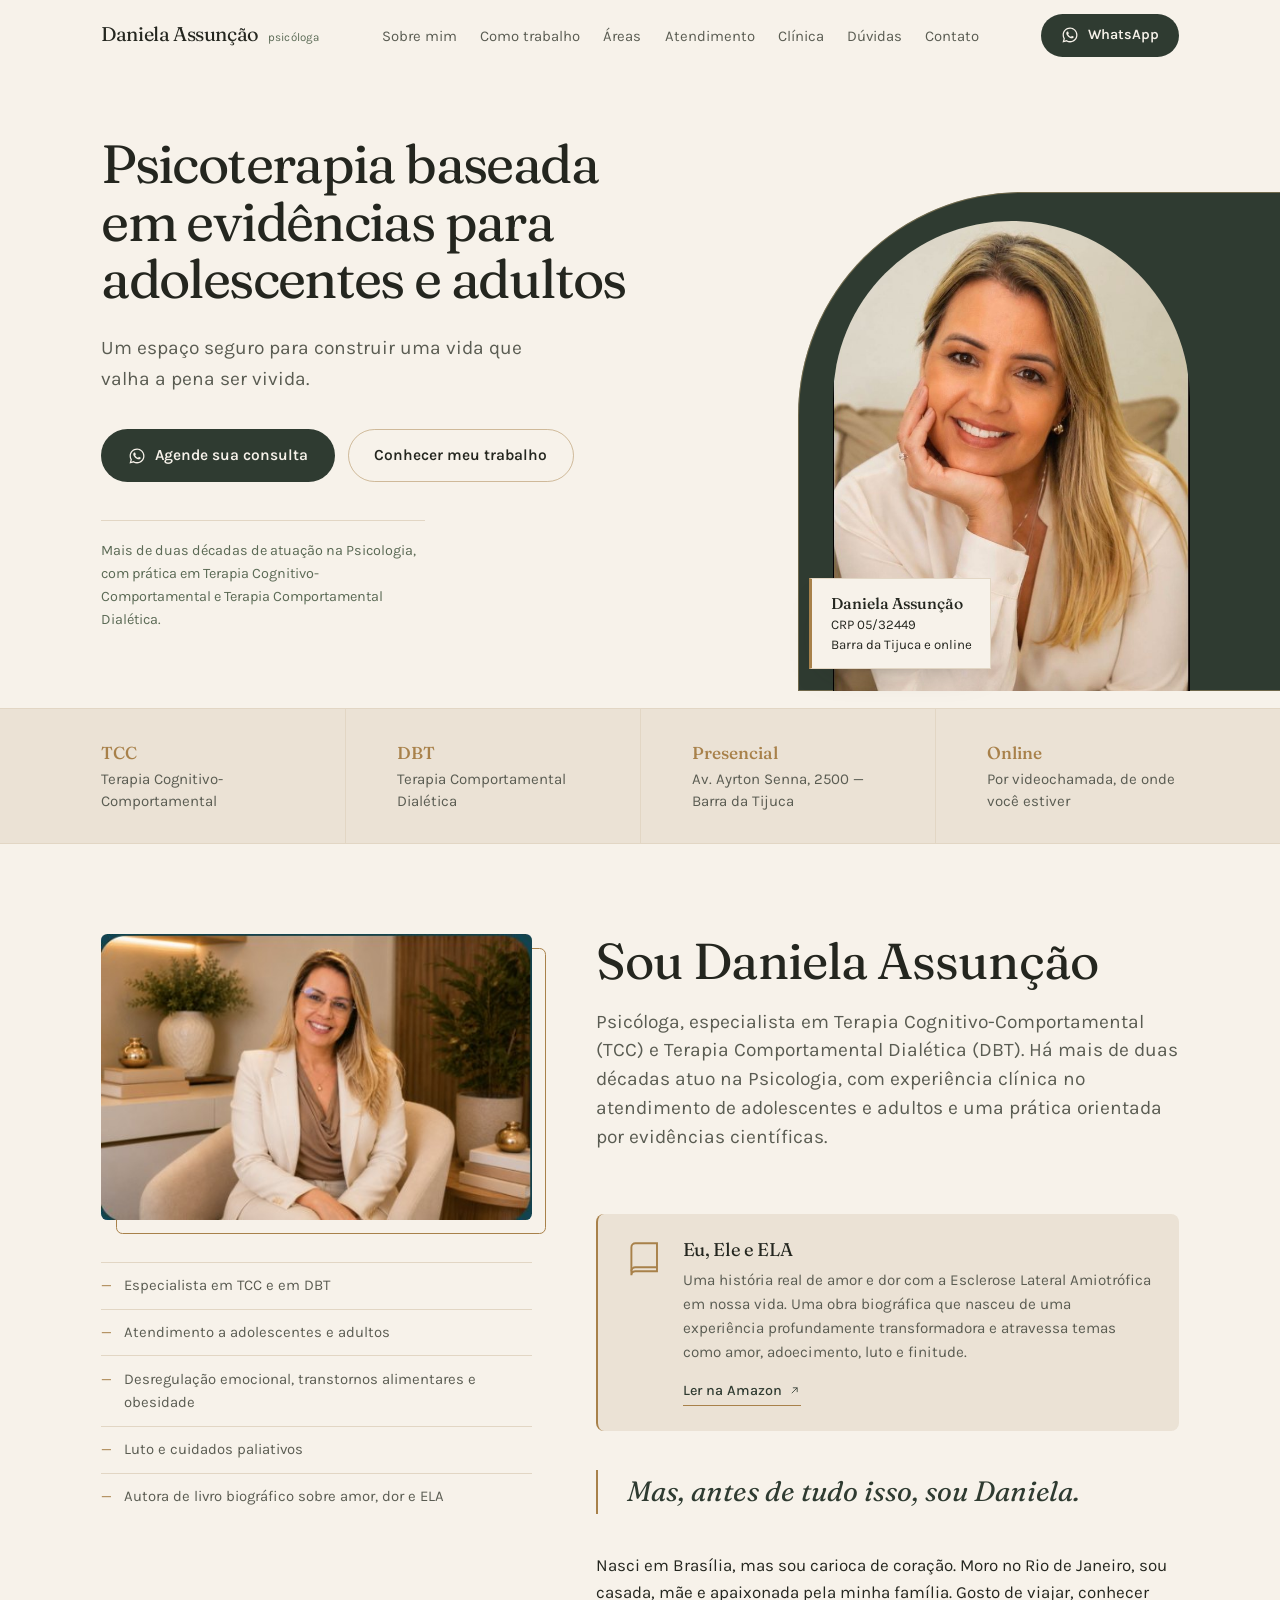
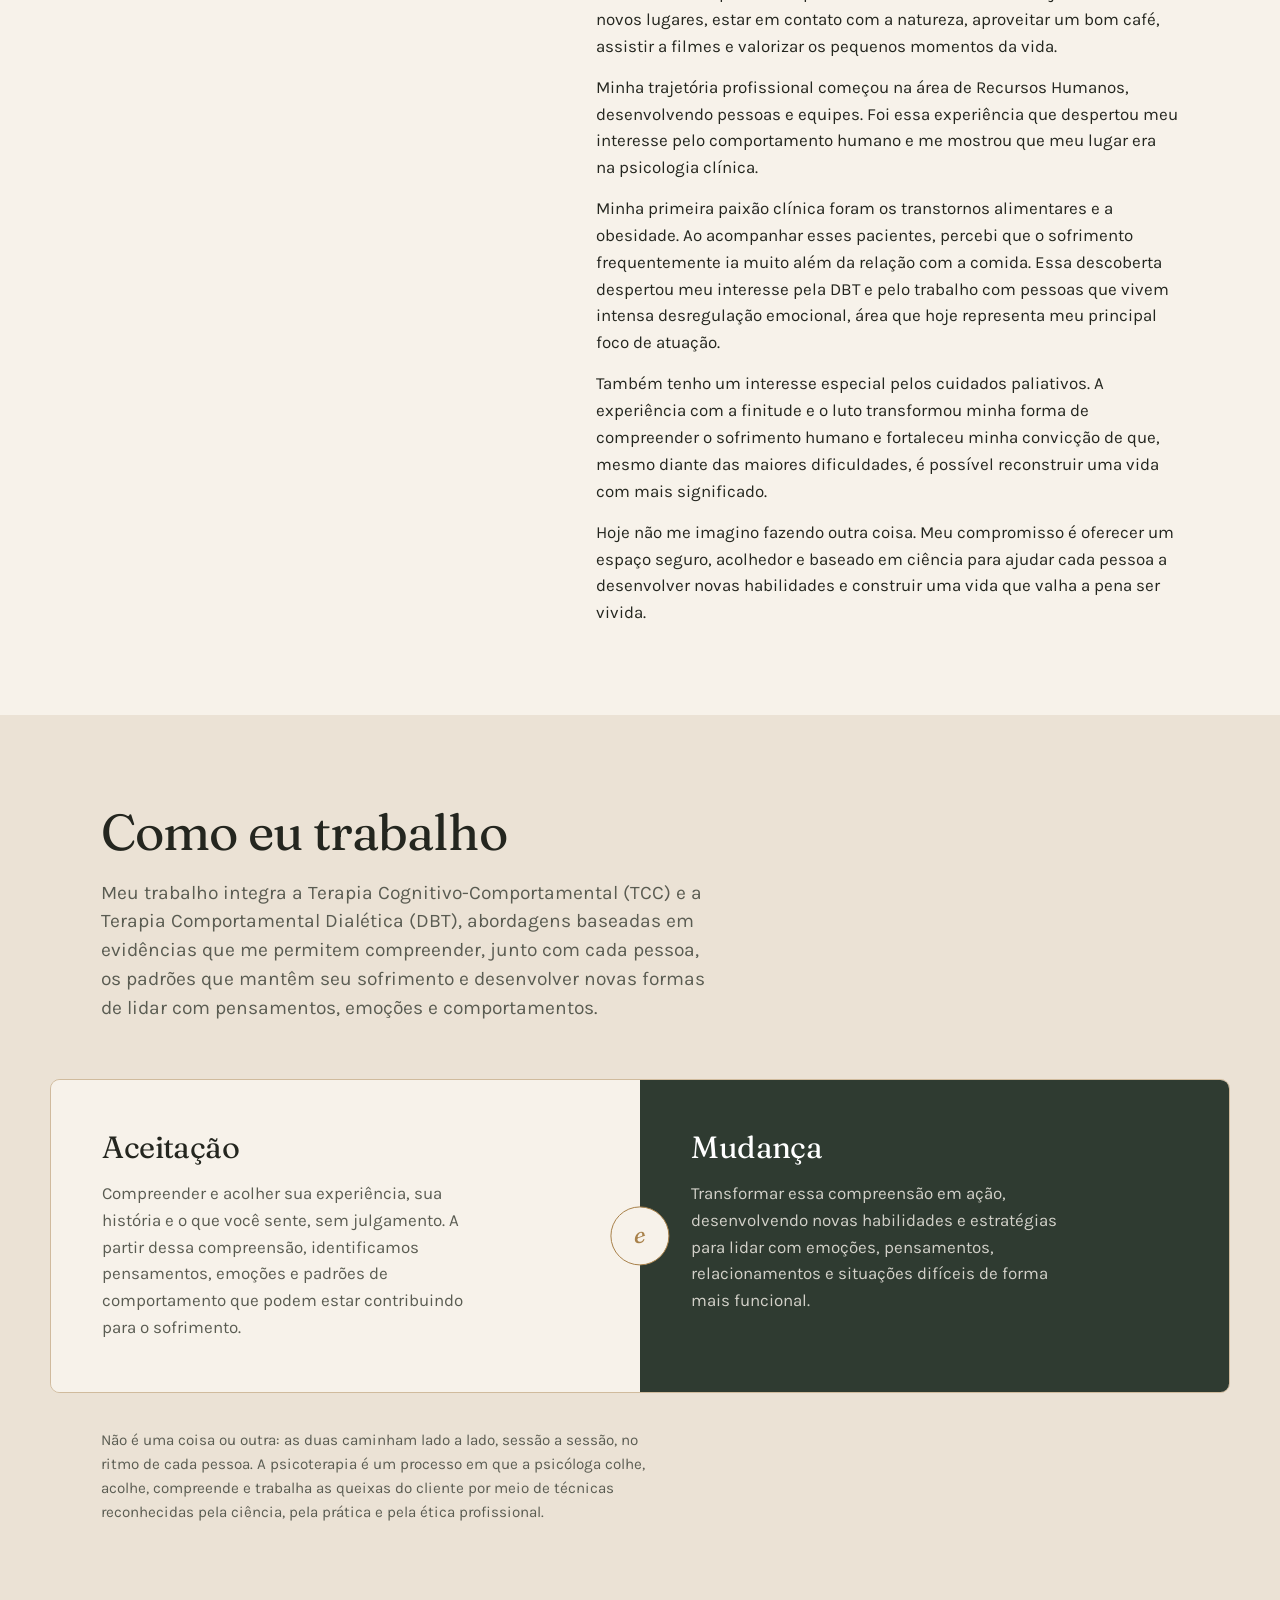
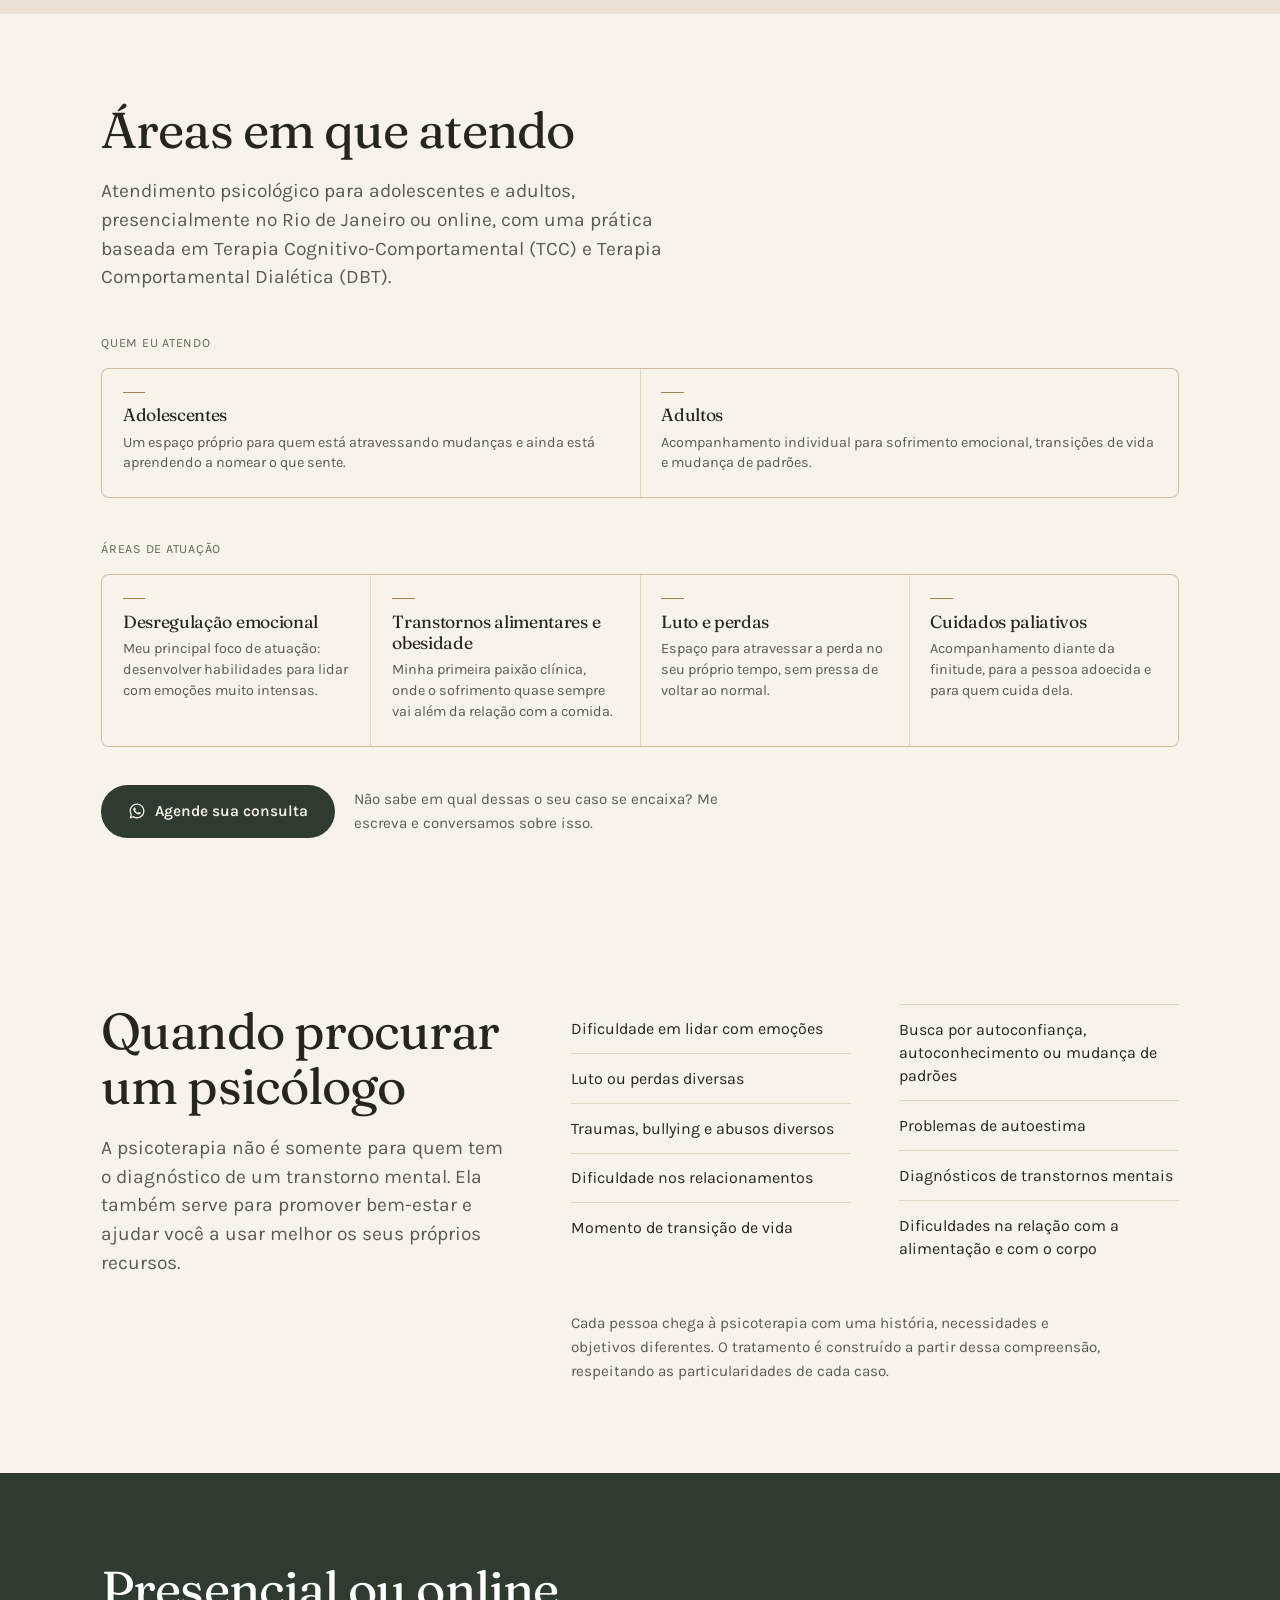
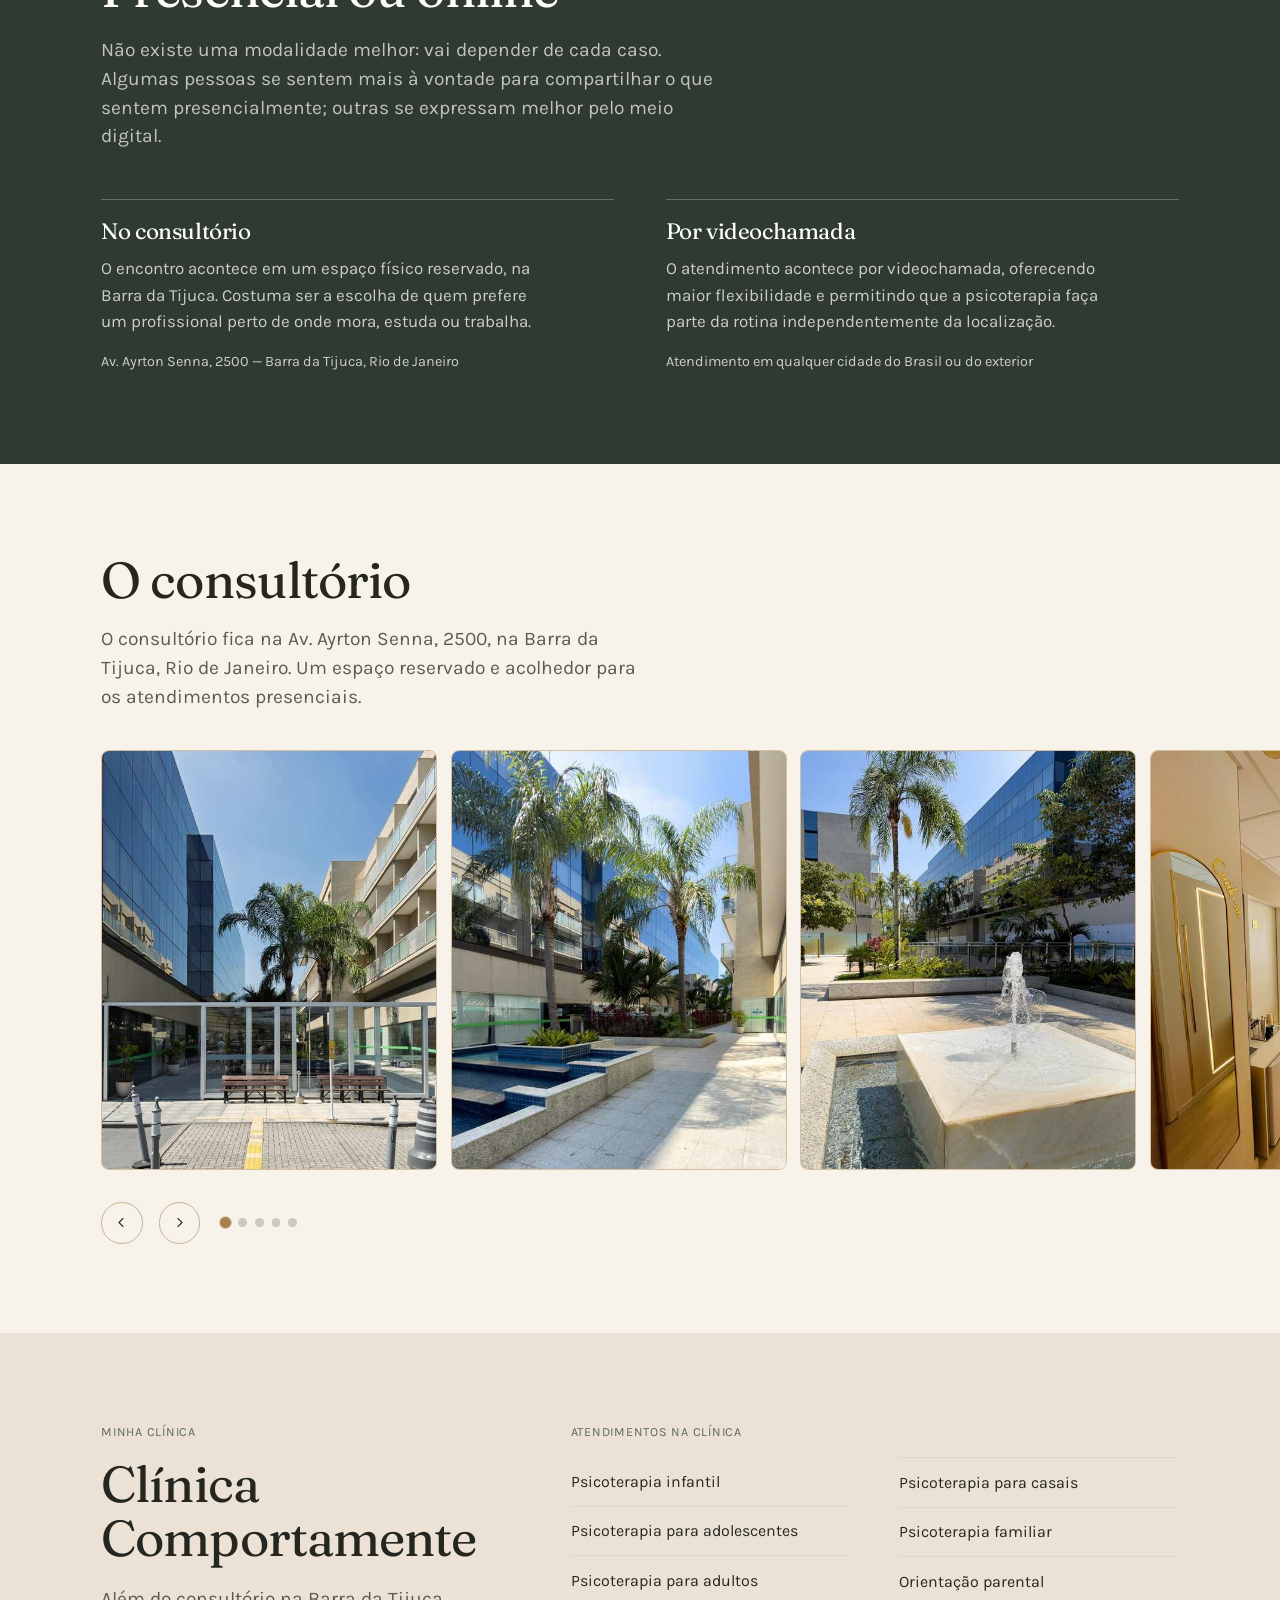
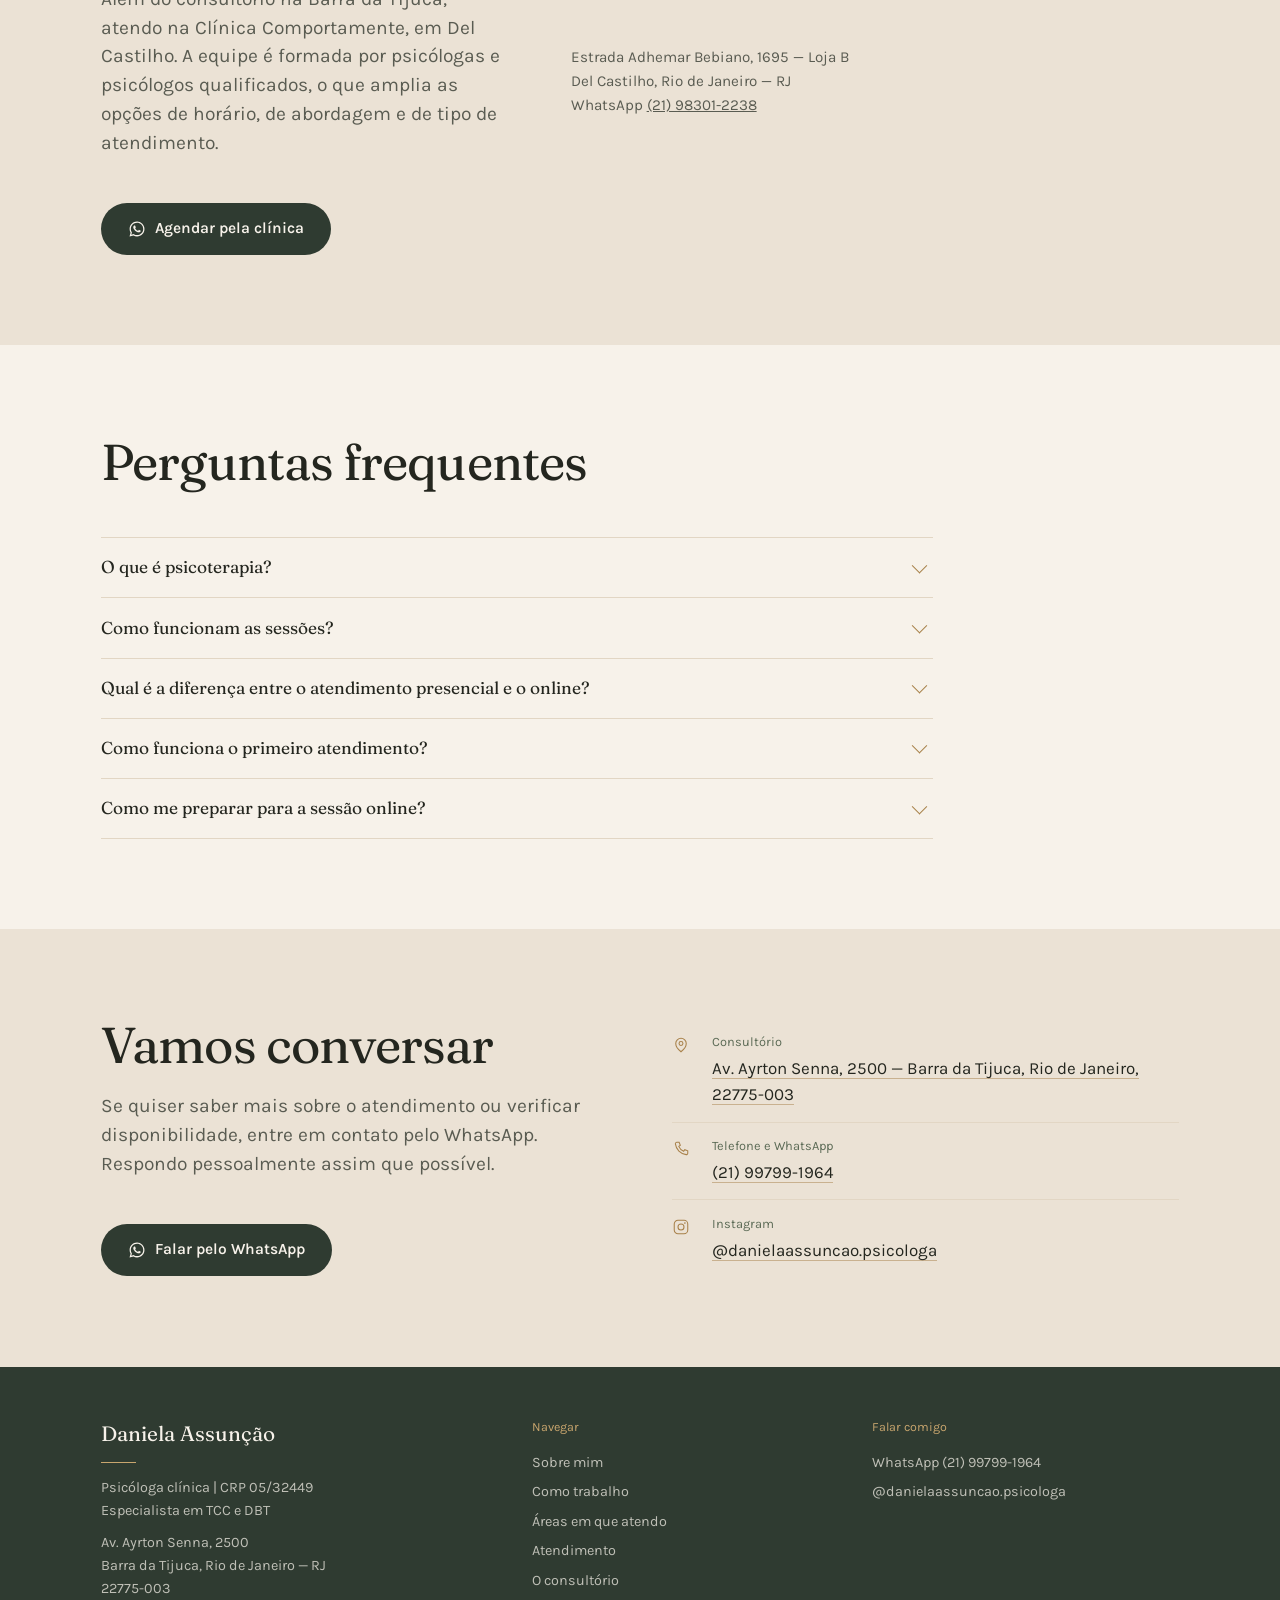
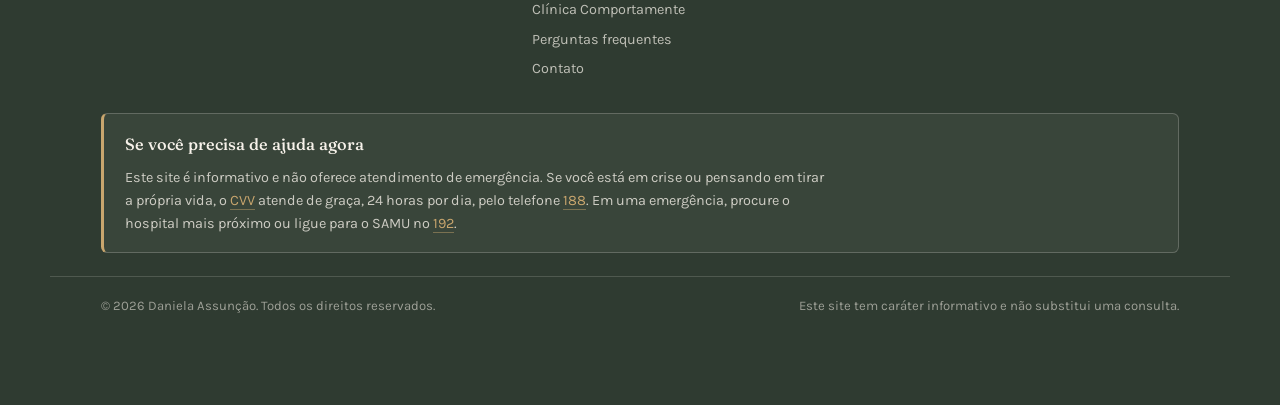
==== commit 343fec4a: "Update index.html" ====
--- a/index.html
+++ b/index.html
@@ -690,7 +690,7 @@
     <div>
       <p class="areas__rot" style="margin-top:0">Minha clínica</p>
       <h2 class="titulo" id="clin-tit">Clínica<br>Comportamente</h2>
-      <p class="lead" style="margin-top:1.2rem">Além do consultório na Barra da Tijuca, atendo na Clínica Comportamente, no Del Castilho. A equipe é formada por outras psicólogas e psicólogos qualificados, o que amplia as opções de horário, de abordagem e de tipo de atendimento.</p>
+      <p class="lead" style="margin-top:1.2rem">Além do consultório na Barra da Tijuca, atendo na Clínica Comportamente, em Del Castilho. A equipe é formada por psicólogas e psicólogos qualificados, o que amplia as opções de horário, de abordagem e de tipo de atendimento.</p>
       <a class="btn btn--zap ct__btn" href="https://wa.me/5521983012238?text=Ol%C3%A1%2C%20vim%20pelo%20site%20da%20psic%C3%B3loga%20Daniela%20Assun%C3%A7%C3%A3o%20e%20gostaria%20de%20agendar%20um%20atendimento%20na%20Cl%C3%ADnica%20Comportamente." target="_blank" rel="noopener">
         <svg viewBox="0 0 24 24" fill="currentColor" aria-hidden="true"><path d="M12.04 2C6.58 2 2.13 6.45 2.13 11.91c0 1.75.46 3.45 1.32 4.95L2 22l5.25-1.38a9.9 9.9 0 0 0 4.79 1.22h.01c5.46 0 9.91-4.45 9.91-9.91 0-2.65-1.03-5.14-2.9-7.01A9.82 9.82 0 0 0 12.04 2Zm0 18.15h-.01a8.2 8.2 0 0 1-4.19-1.15l-.3-.18-3.12.82.83-3.04-.2-.31a8.19 8.19 0 0 1-1.26-4.38c0-4.54 3.7-8.24 8.25-8.24 2.2 0 4.27.86 5.83 2.42a8.19 8.19 0 0 1 2.41 5.83c0 4.54-3.7 8.23-8.24 8.23Zm4.52-6.16c-.25-.12-1.47-.72-1.69-.81-.23-.08-.39-.12-.56.13-.16.24-.64.8-.79.97-.14.16-.29.18-.54.06-.25-.12-1.05-.39-1.99-1.23-.74-.66-1.23-1.47-1.38-1.72-.14-.25-.01-.38.11-.5.11-.11.25-.29.37-.43.12-.15.16-.25.25-.41.08-.17.04-.31-.02-.43-.06-.12-.56-1.34-.76-1.84-.2-.48-.4-.41-.56-.42h-.47c-.16 0-.43.06-.65.31-.22.25-.85.83-.85 2.03s.87 2.35.99 2.51c.12.16 1.72 2.62 4.16 3.67.58.25 1.03.4 1.39.51.58.19 1.11.16 1.53.1.47-.07 1.47-.6 1.67-1.18.21-.58.21-1.07.15-1.18-.06-.11-.22-.17-.47-.29Z"/></svg>
         Agendar pela clínica
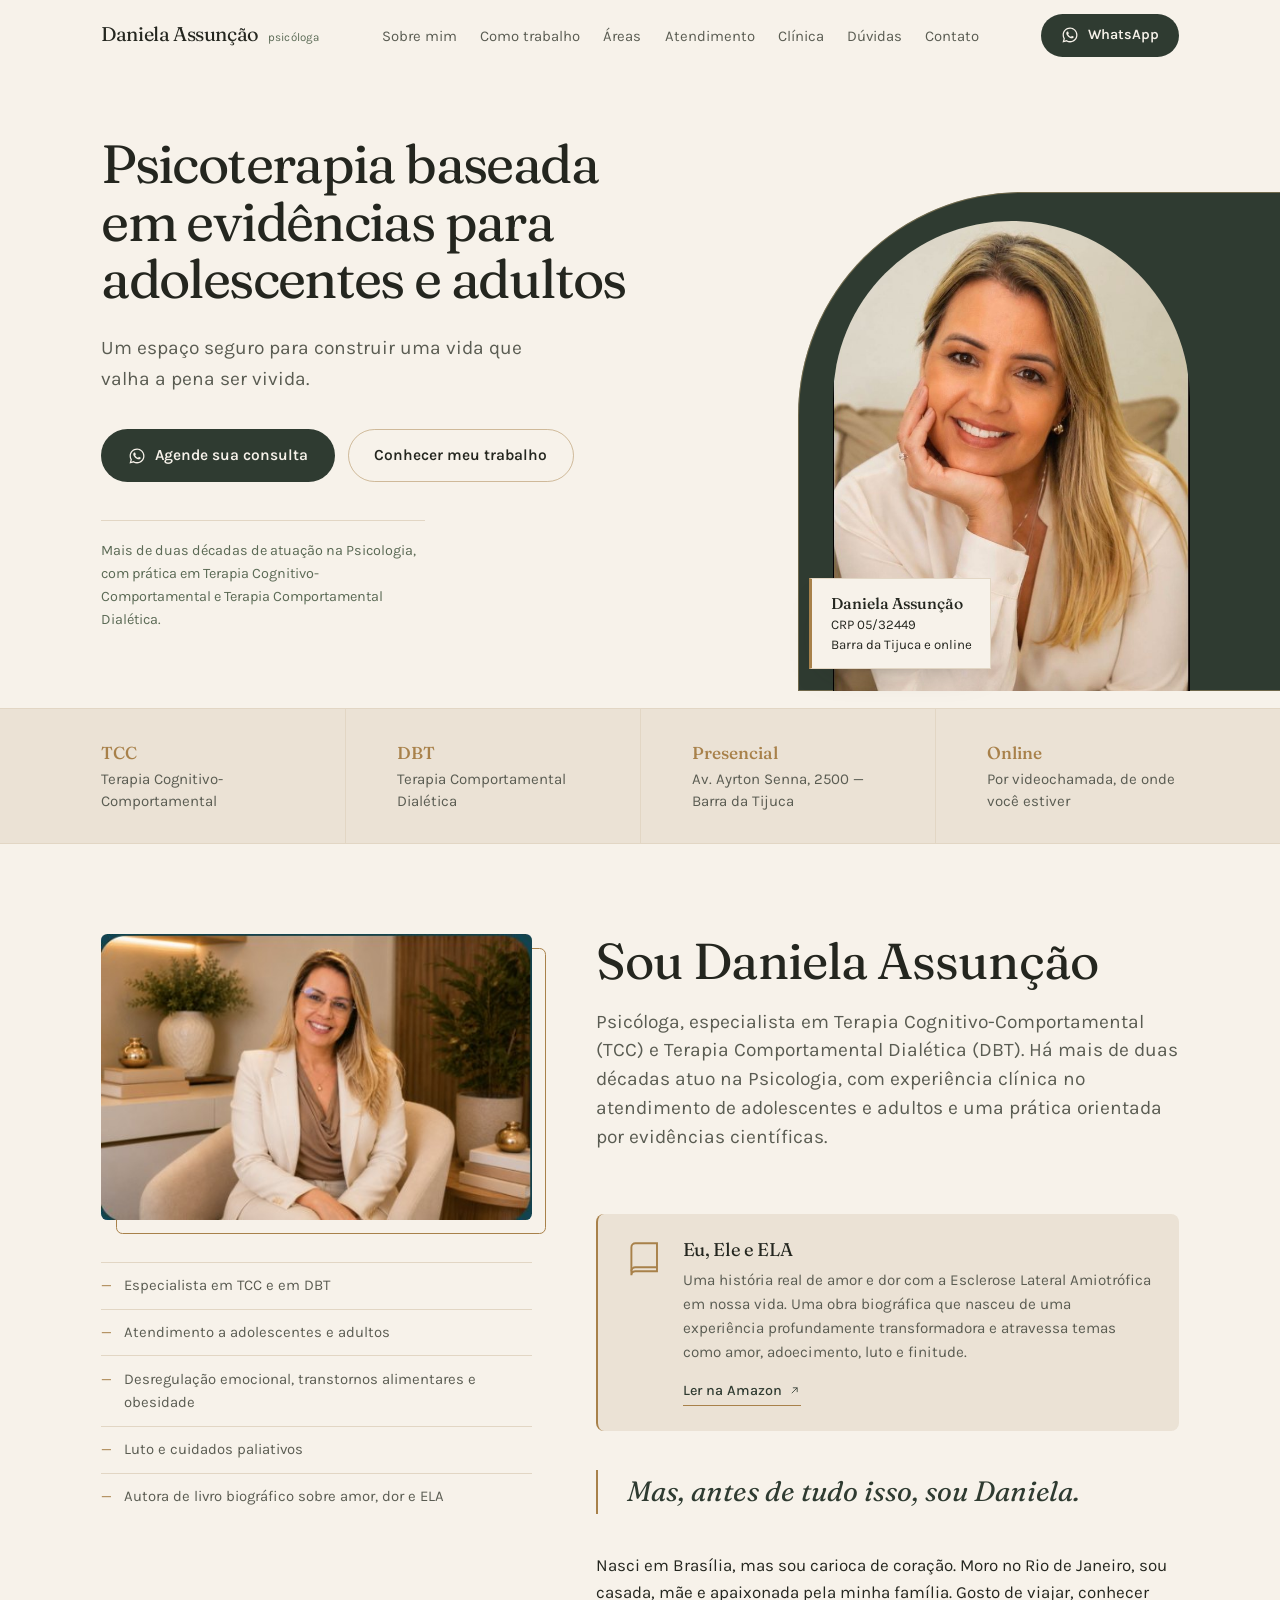
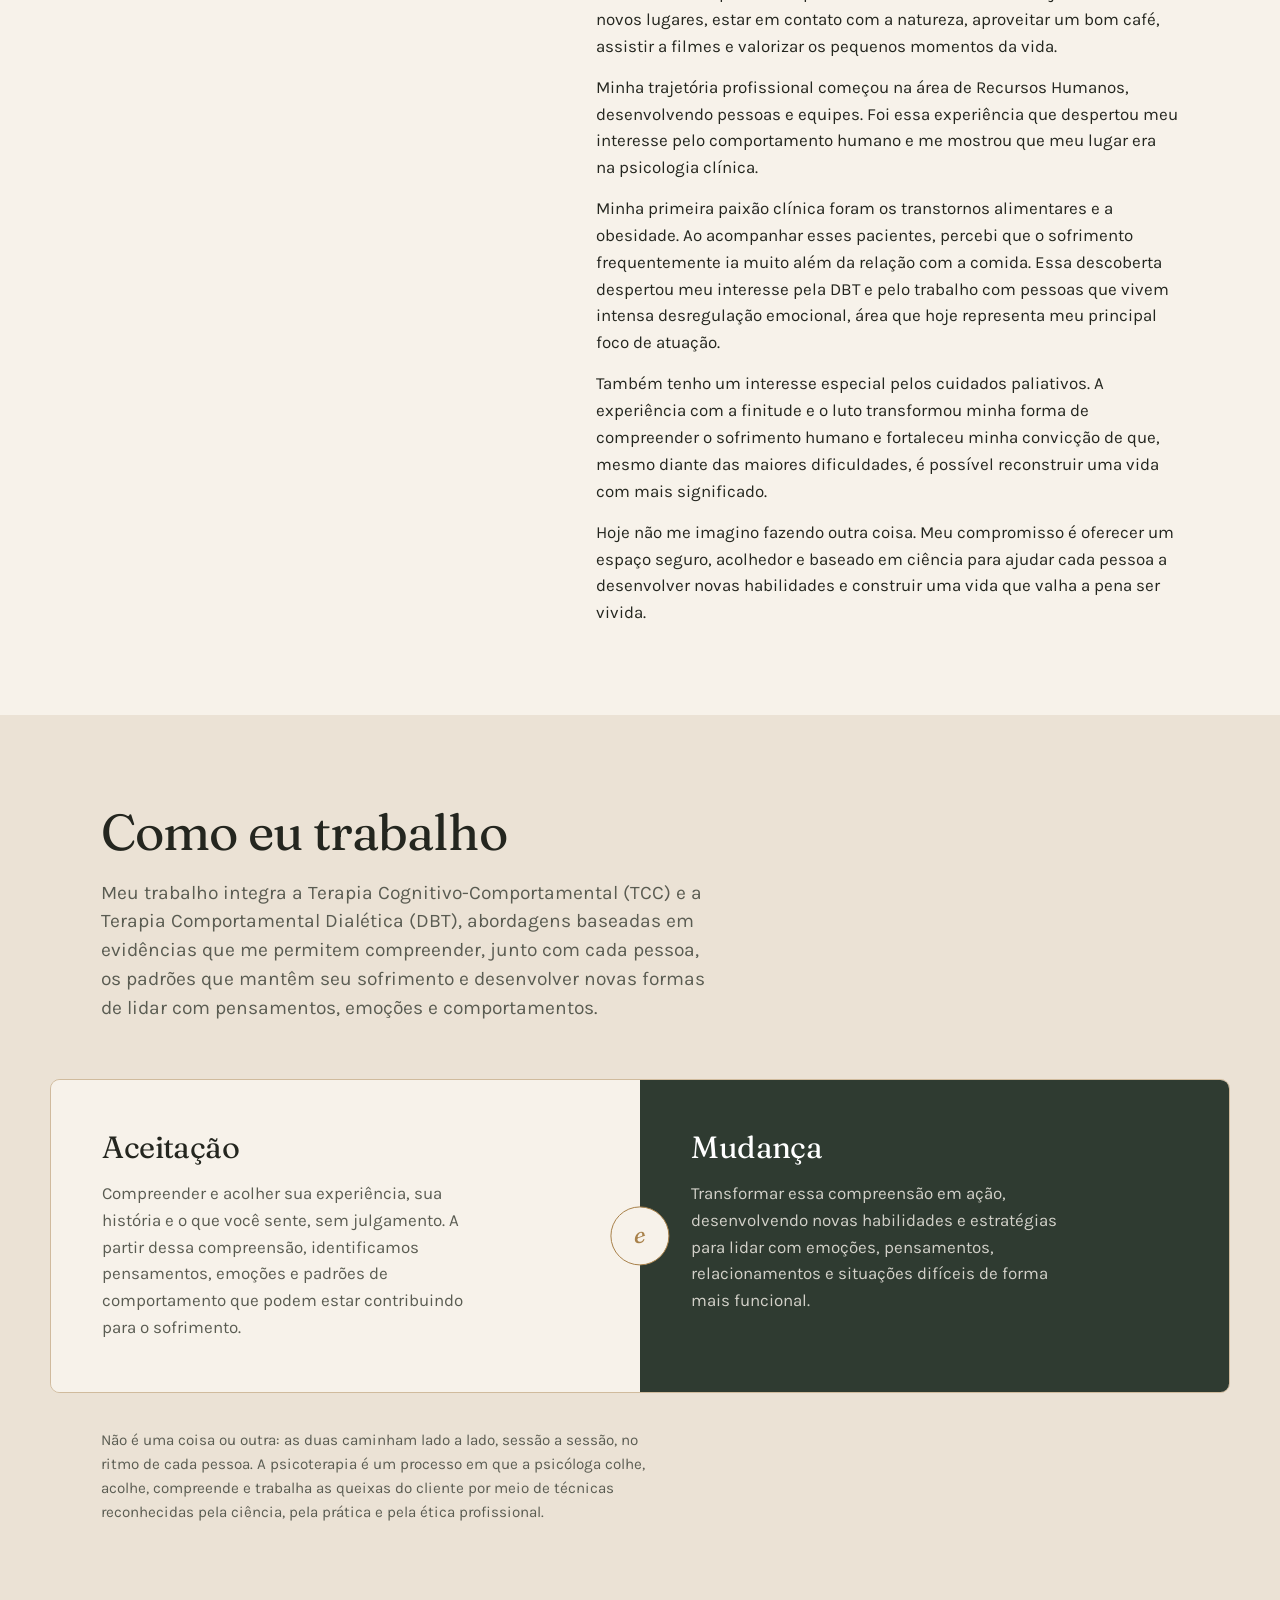
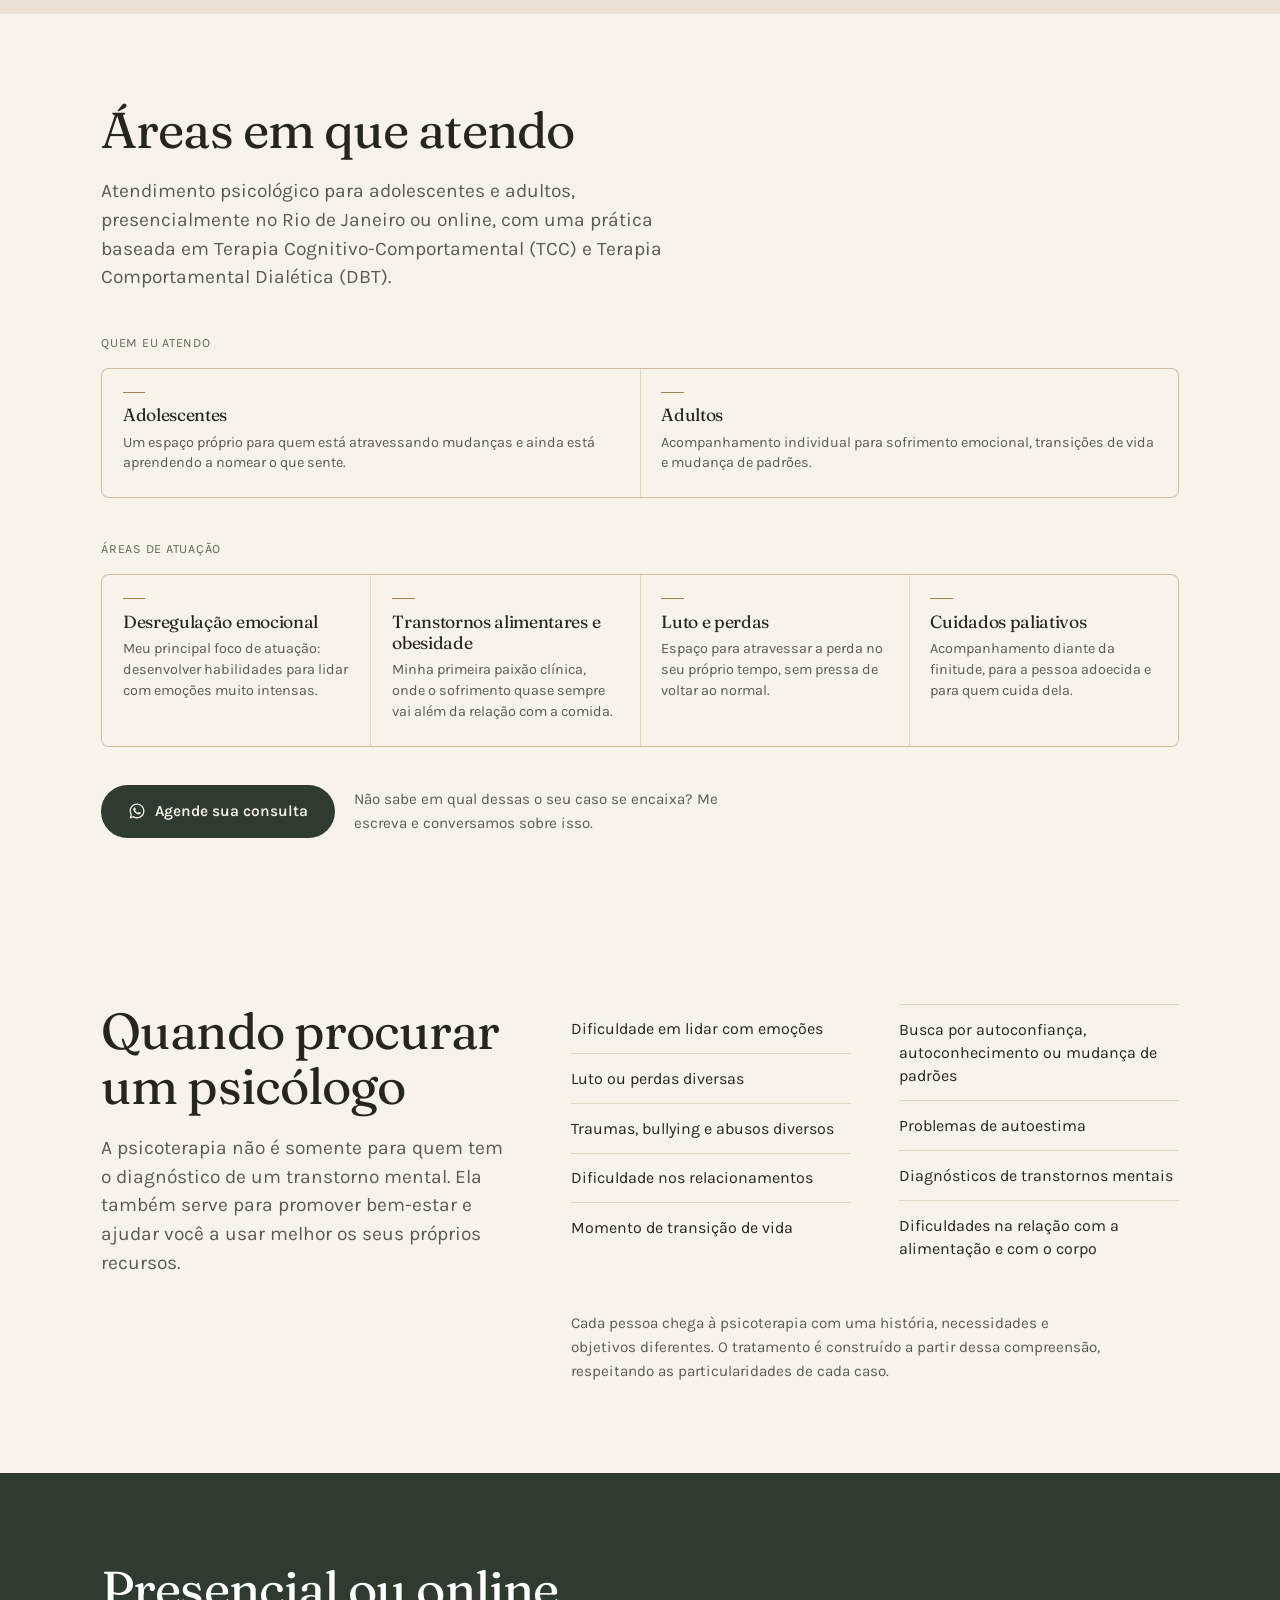
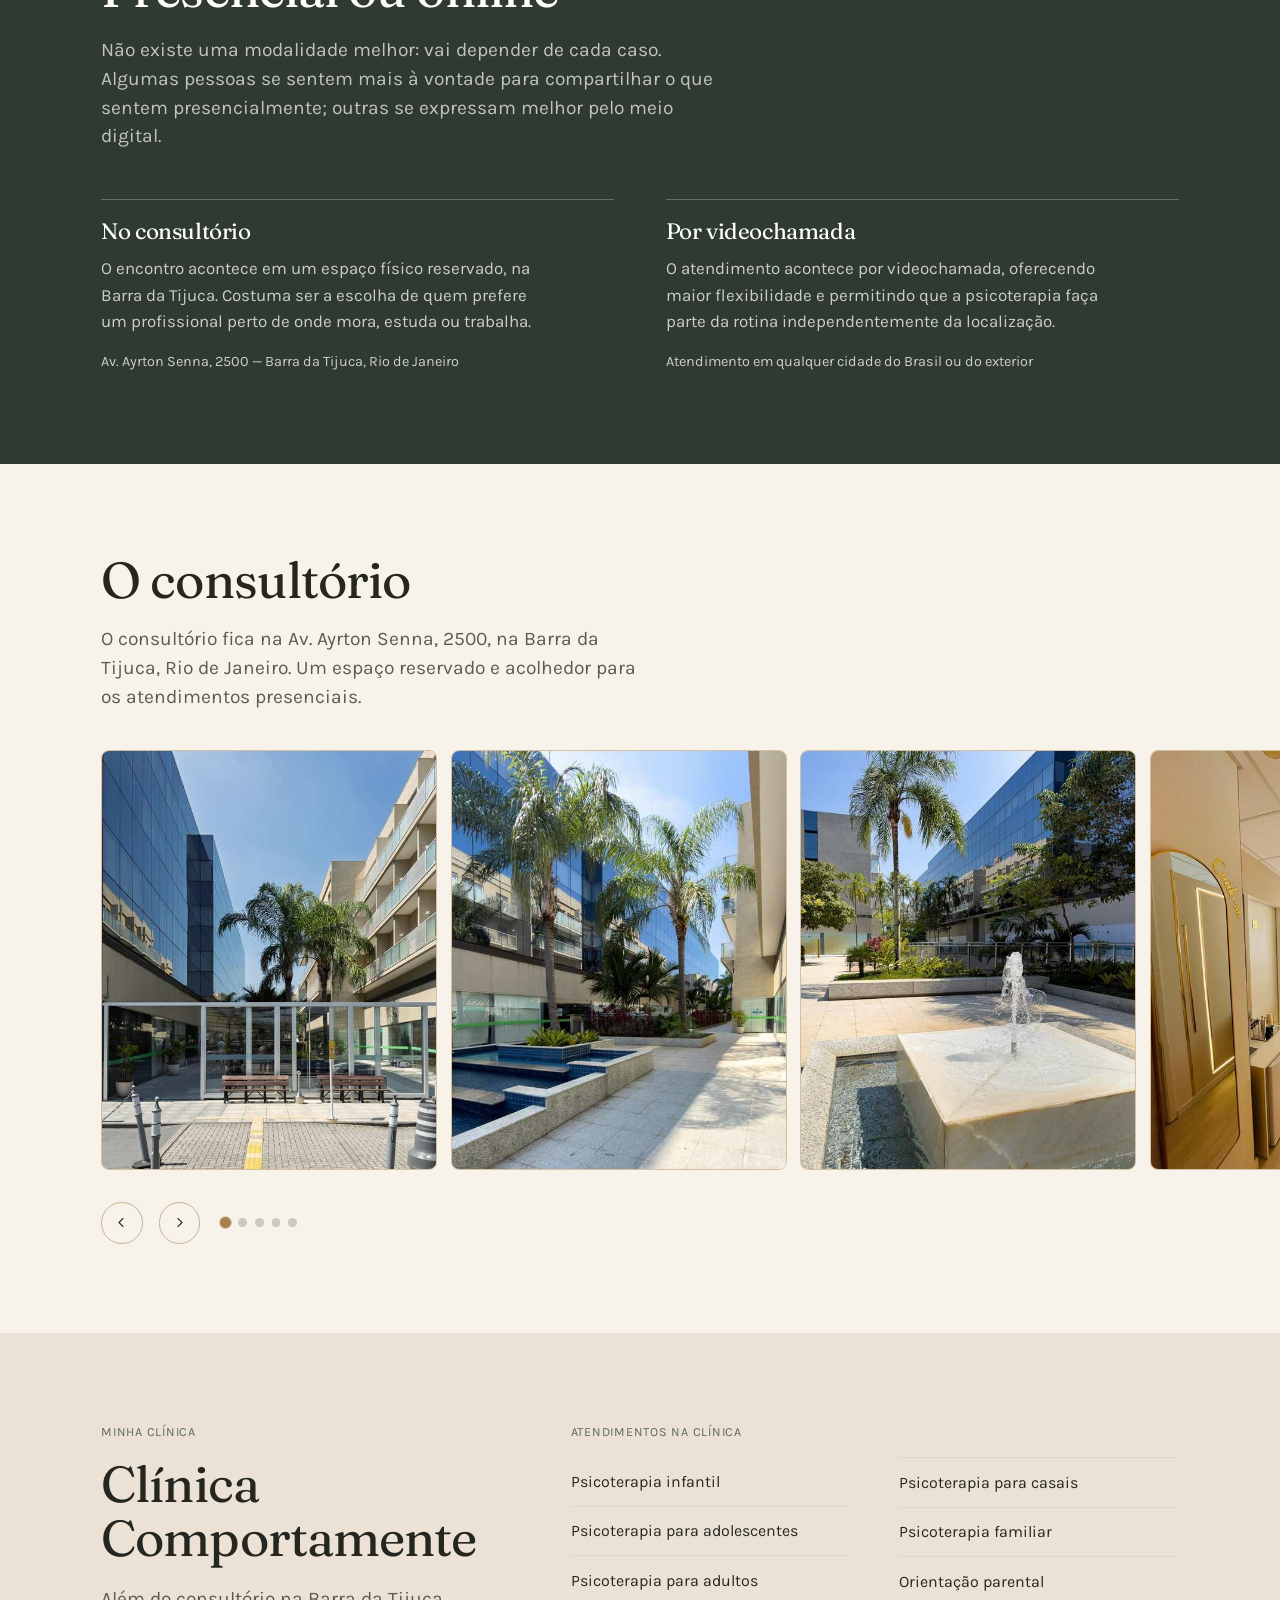
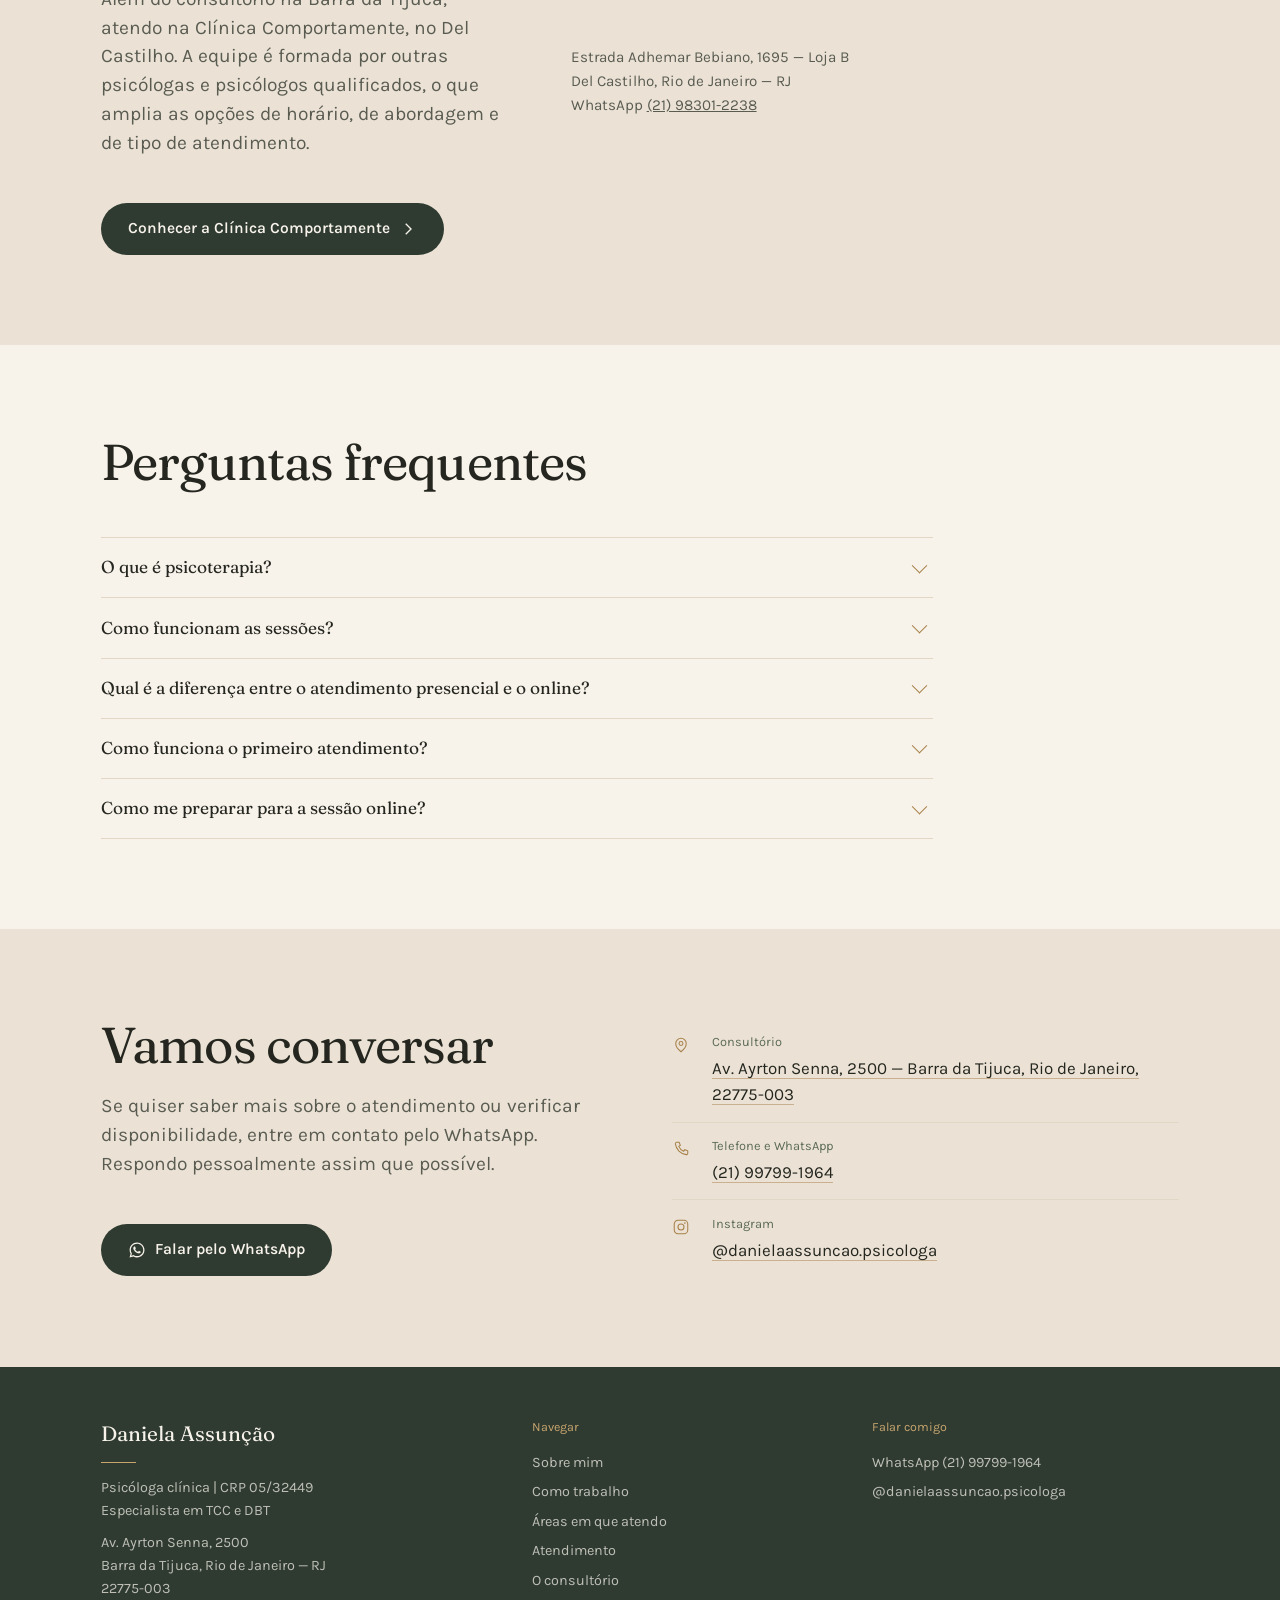
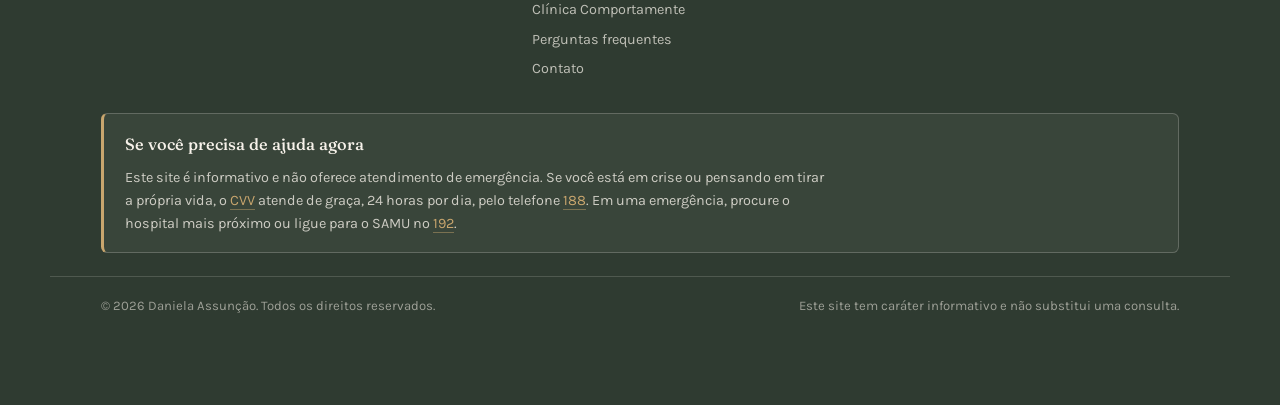
==== commit ea59f207: "Rename index (1).html to index.html" ====
--- a/index.html
+++ b/index.html
@@ -425,7 +425,7 @@
         <li><a href="#trabalho">Como trabalho</a></li>
         <li><a href="#areas">Áreas</a></li>
         <li><a href="#atendimento">Atendimento</a></li>
-        <li><a href="#clinica">Clínica</a></li>
+        <li><a href="clinica.html">Clínica</a></li>
         <li><a href="#duvidas">Dúvidas</a></li>
         <li><a href="#contato">Contato</a></li>
       </ul>
@@ -690,10 +690,10 @@
     <div>
       <p class="areas__rot" style="margin-top:0">Minha clínica</p>
       <h2 class="titulo" id="clin-tit">Clínica<br>Comportamente</h2>
-      <p class="lead" style="margin-top:1.2rem">Além do consultório na Barra da Tijuca, atendo na Clínica Comportamente, em Del Castilho. A equipe é formada por psicólogas e psicólogos qualificados, o que amplia as opções de horário, de abordagem e de tipo de atendimento.</p>
-      <a class="btn btn--zap ct__btn" href="https://wa.me/5521983012238?text=Ol%C3%A1%2C%20vim%20pelo%20site%20da%20psic%C3%B3loga%20Daniela%20Assun%C3%A7%C3%A3o%20e%20gostaria%20de%20agendar%20um%20atendimento%20na%20Cl%C3%ADnica%20Comportamente." target="_blank" rel="noopener">
-        <svg viewBox="0 0 24 24" fill="currentColor" aria-hidden="true"><path d="M12.04 2C6.58 2 2.13 6.45 2.13 11.91c0 1.75.46 3.45 1.32 4.95L2 22l5.25-1.38a9.9 9.9 0 0 0 4.79 1.22h.01c5.46 0 9.91-4.45 9.91-9.91 0-2.65-1.03-5.14-2.9-7.01A9.82 9.82 0 0 0 12.04 2Zm0 18.15h-.01a8.2 8.2 0 0 1-4.19-1.15l-.3-.18-3.12.82.83-3.04-.2-.31a8.19 8.19 0 0 1-1.26-4.38c0-4.54 3.7-8.24 8.25-8.24 2.2 0 4.27.86 5.83 2.42a8.19 8.19 0 0 1 2.41 5.83c0 4.54-3.7 8.23-8.24 8.23Zm4.52-6.16c-.25-.12-1.47-.72-1.69-.81-.23-.08-.39-.12-.56.13-.16.24-.64.8-.79.97-.14.16-.29.18-.54.06-.25-.12-1.05-.39-1.99-1.23-.74-.66-1.23-1.47-1.38-1.72-.14-.25-.01-.38.11-.5.11-.11.25-.29.37-.43.12-.15.16-.25.25-.41.08-.17.04-.31-.02-.43-.06-.12-.56-1.34-.76-1.84-.2-.48-.4-.41-.56-.42h-.47c-.16 0-.43.06-.65.31-.22.25-.85.83-.85 2.03s.87 2.35.99 2.51c.12.16 1.72 2.62 4.16 3.67.58.25 1.03.4 1.39.51.58.19 1.11.16 1.53.1.47-.07 1.47-.6 1.67-1.18.21-.58.21-1.07.15-1.18-.06-.11-.22-.17-.47-.29Z"/></svg>
-        Agendar pela clínica
+      <p class="lead" style="margin-top:1.2rem">Além do consultório na Barra da Tijuca, atendo na Clínica Comportamente, no Del Castilho. A equipe é formada por outras psicólogas e psicólogos qualificados, o que amplia as opções de horário, de abordagem e de tipo de atendimento.</p>
+      <a class="btn btn--zap ct__btn" href="clinica.html">
+        Conhecer a Clínica Comportamente
+        <svg viewBox="0 0 24 24" fill="none" stroke="currentColor" stroke-width="1.8" aria-hidden="true"><path d="m9 5 7 7-7 7"/></svg>
       </a>
     </div>
     <div>
@@ -816,7 +816,7 @@
         <li><a href="#areas">Áreas em que atendo</a></li>
         <li><a href="#atendimento">Atendimento</a></li>
         <li><a href="#consultorio">O consultório</a></li>
-        <li><a href="#clinica">Clínica Comportamente</a></li>
+        <li><a href="clinica.html">Clínica Comportamente</a></li>
         <li><a href="#duvidas">Perguntas frequentes</a></li>
         <li><a href="#contato">Contato</a></li>
       </ul>
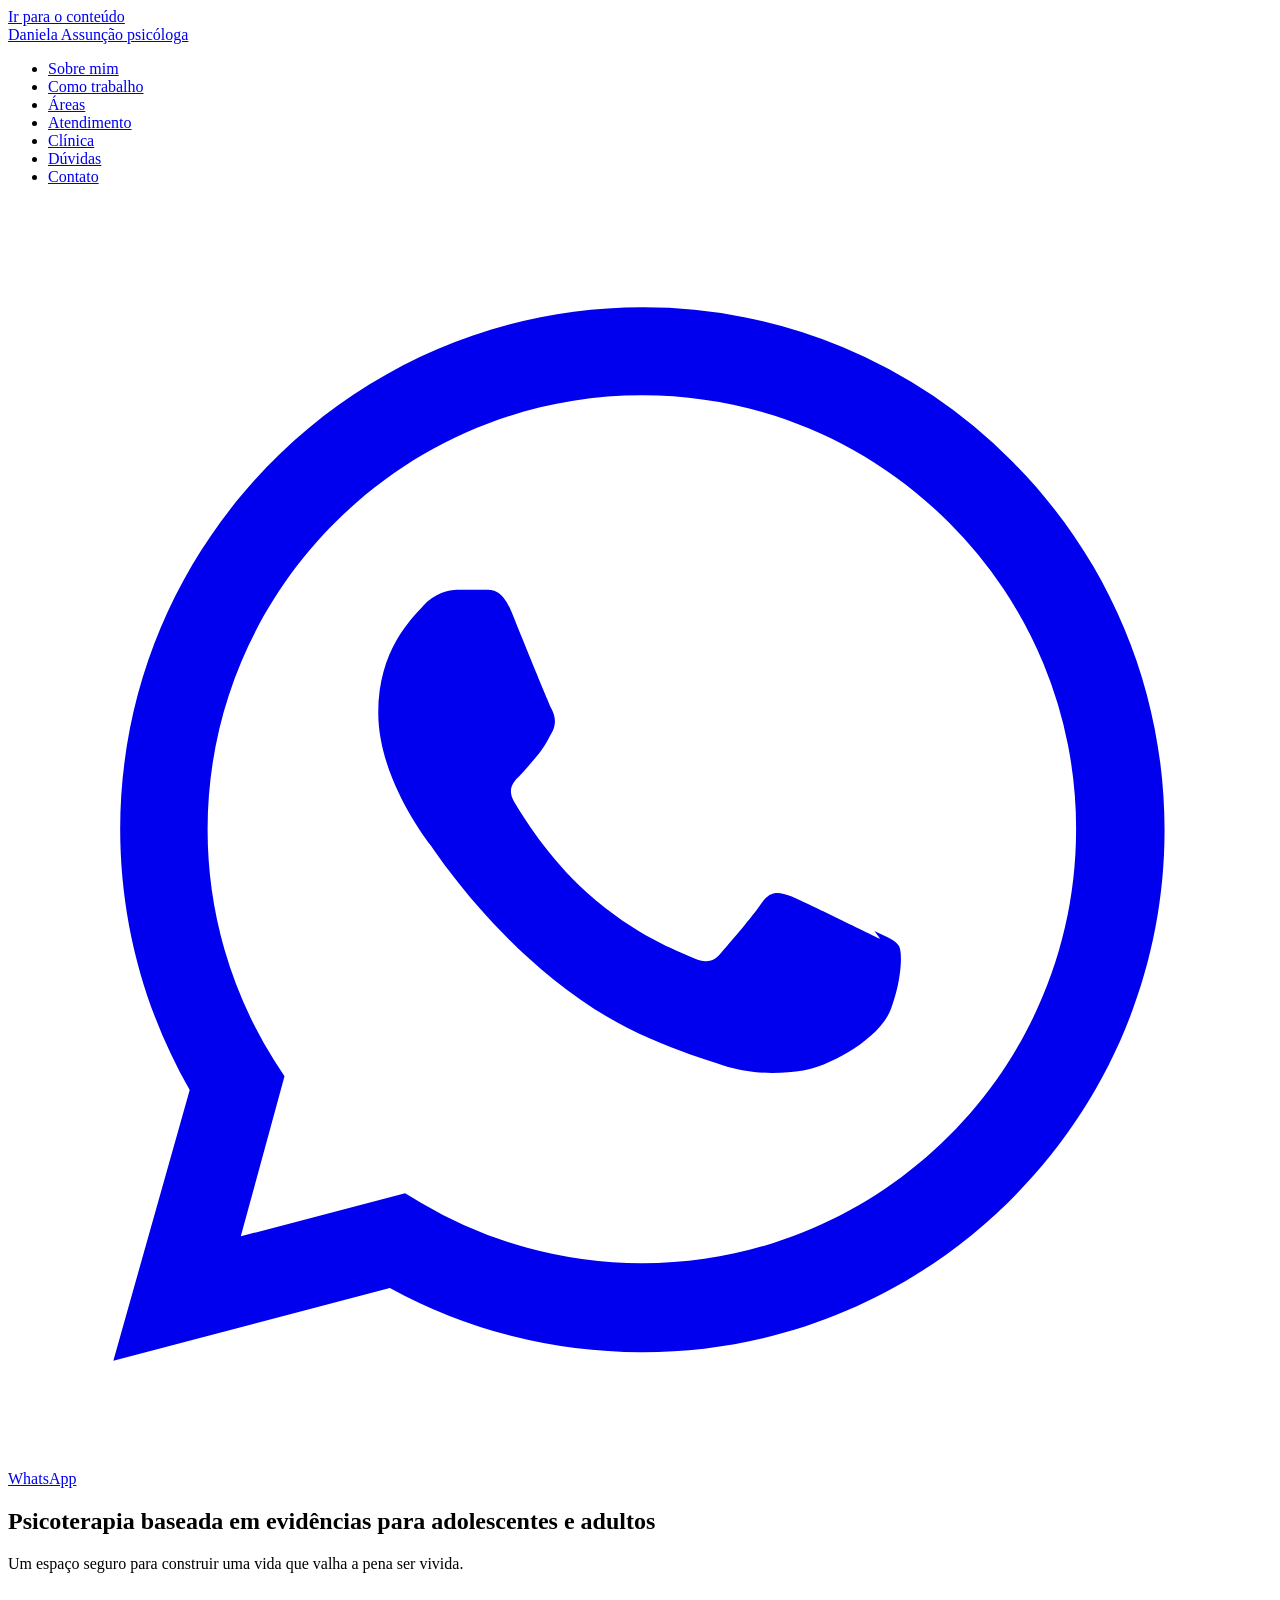
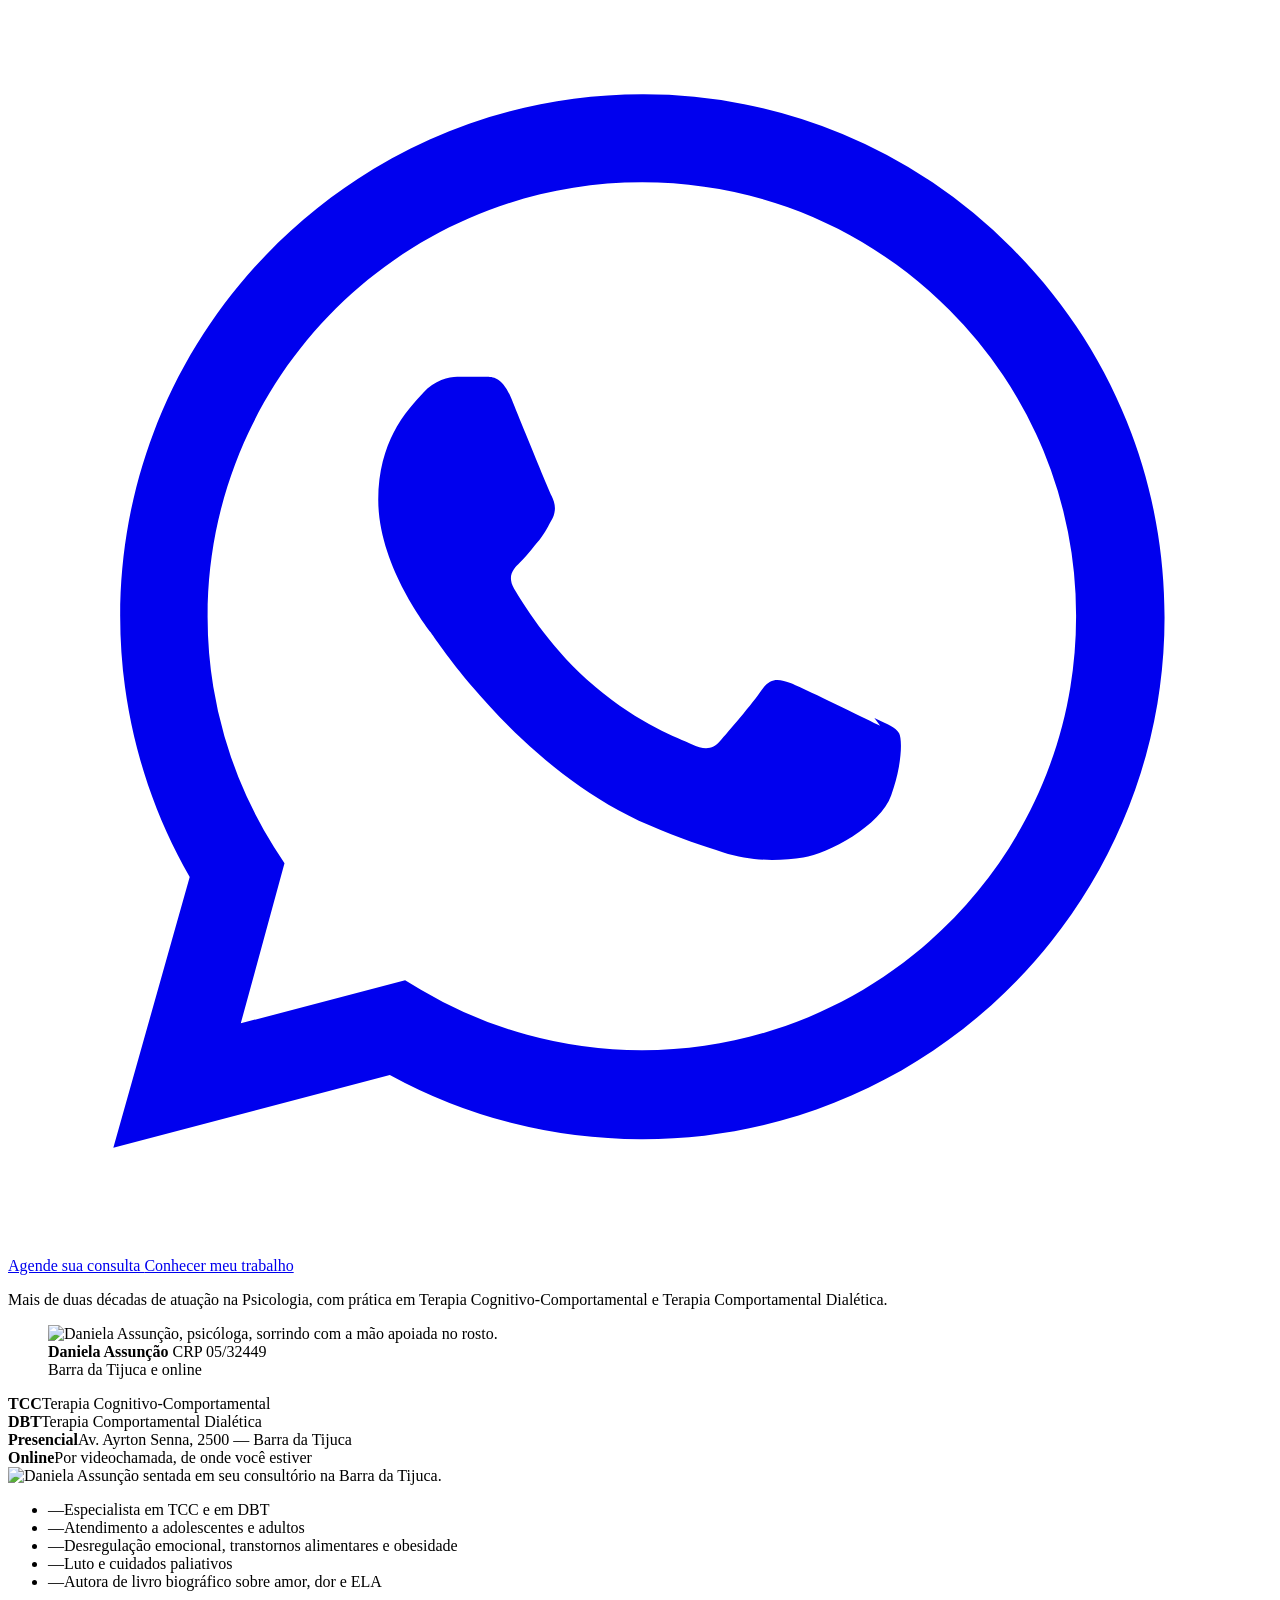
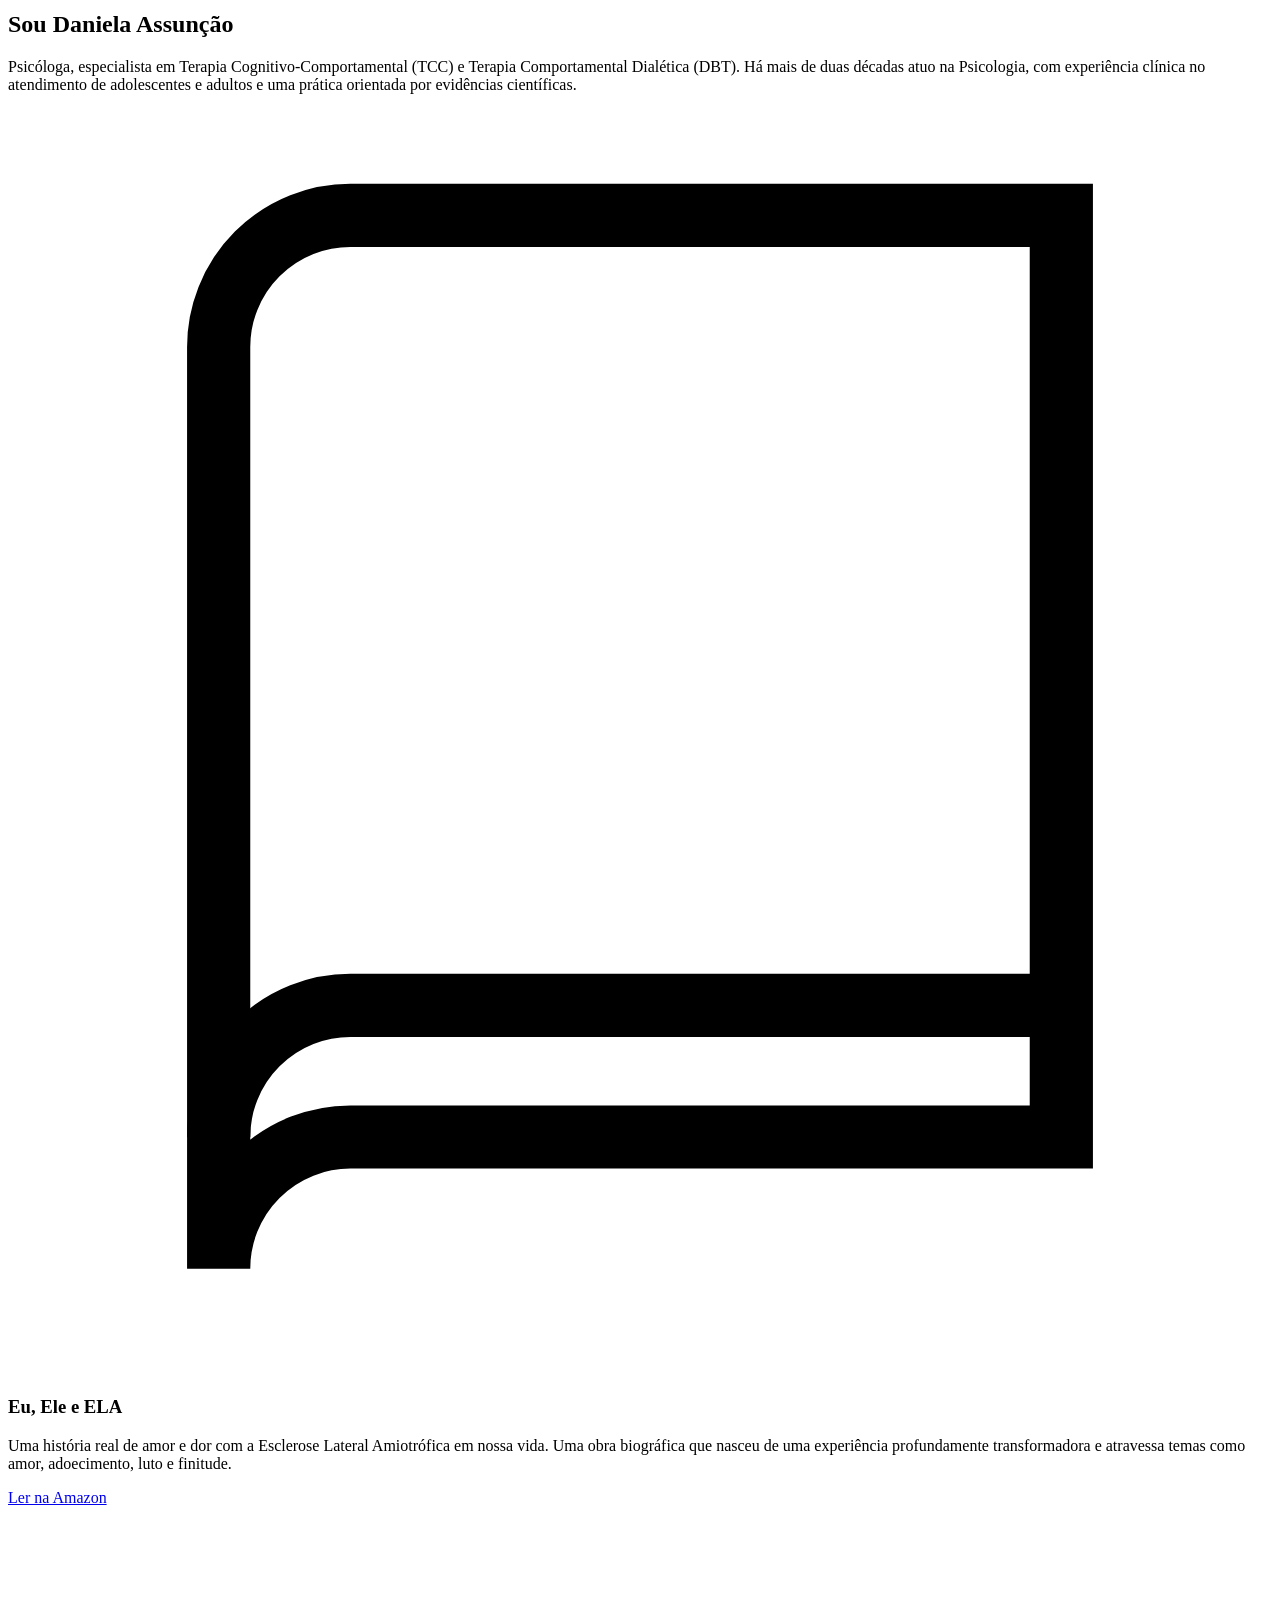
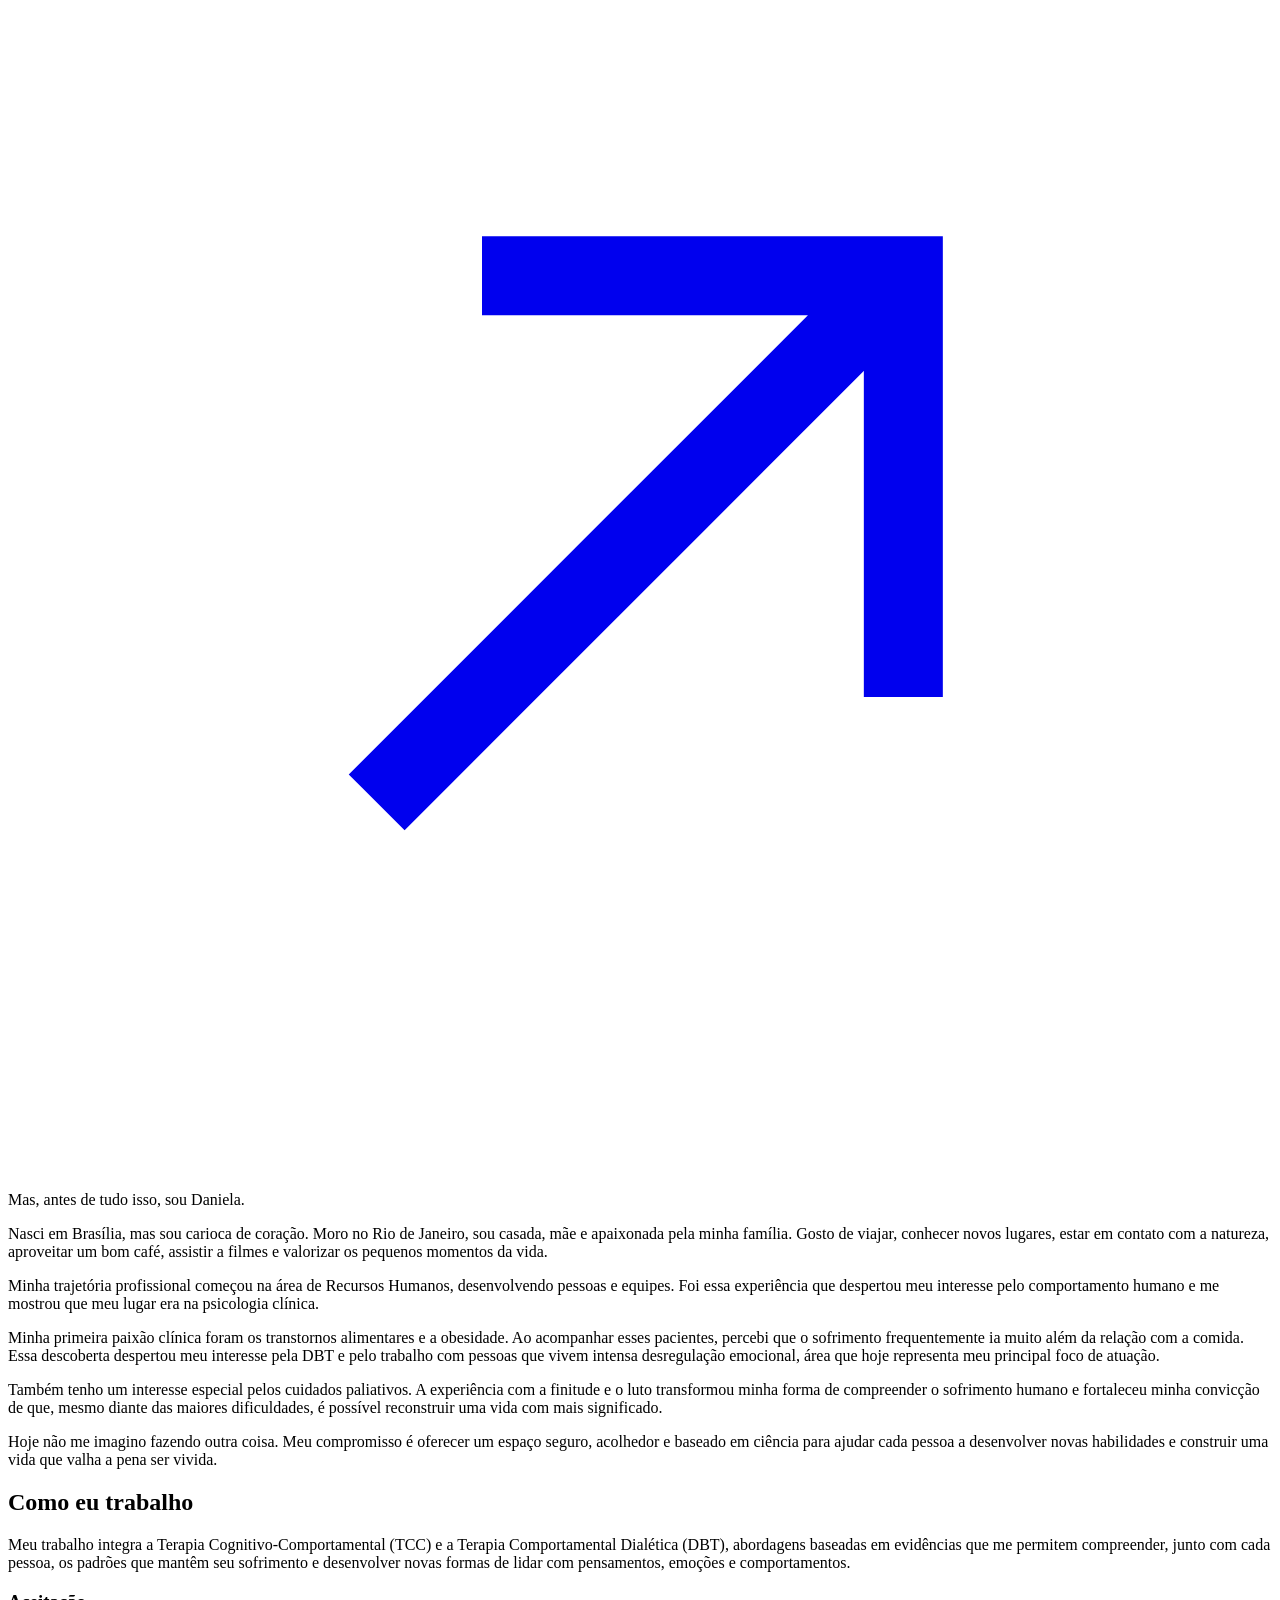
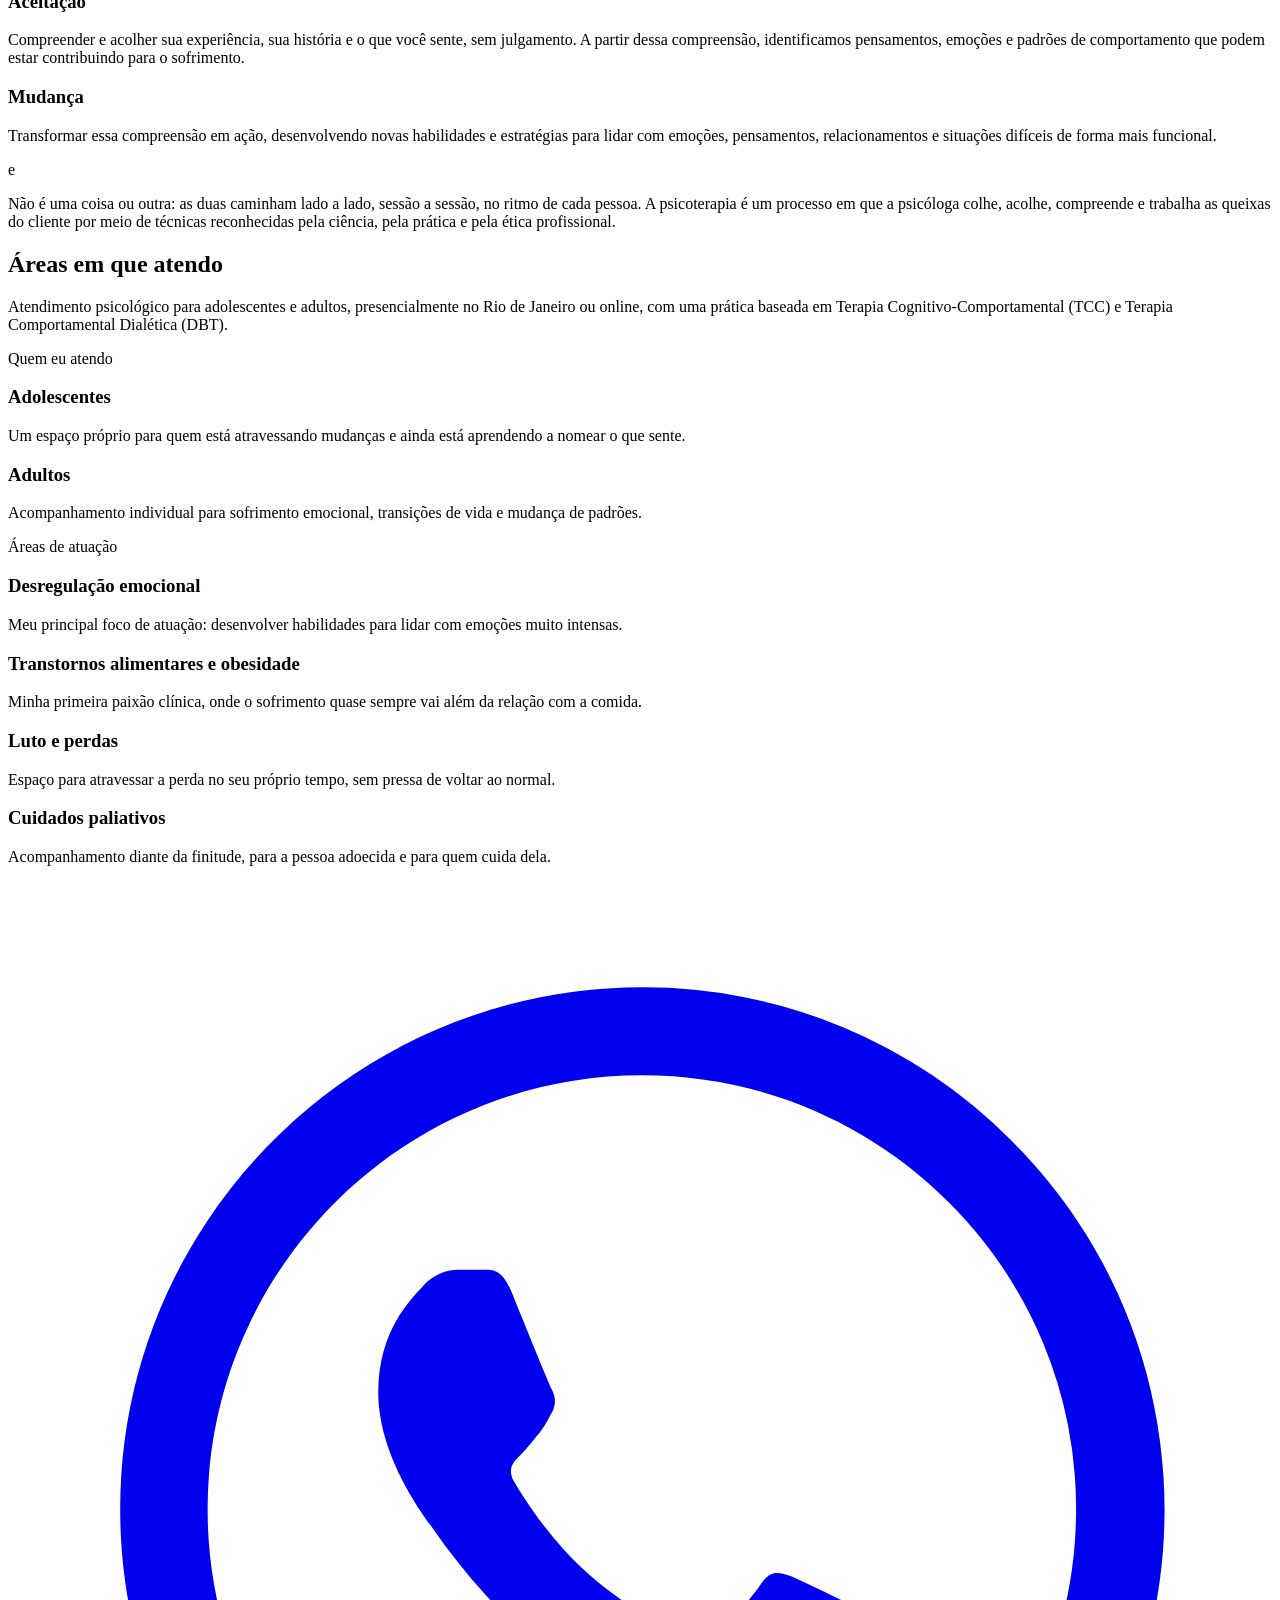
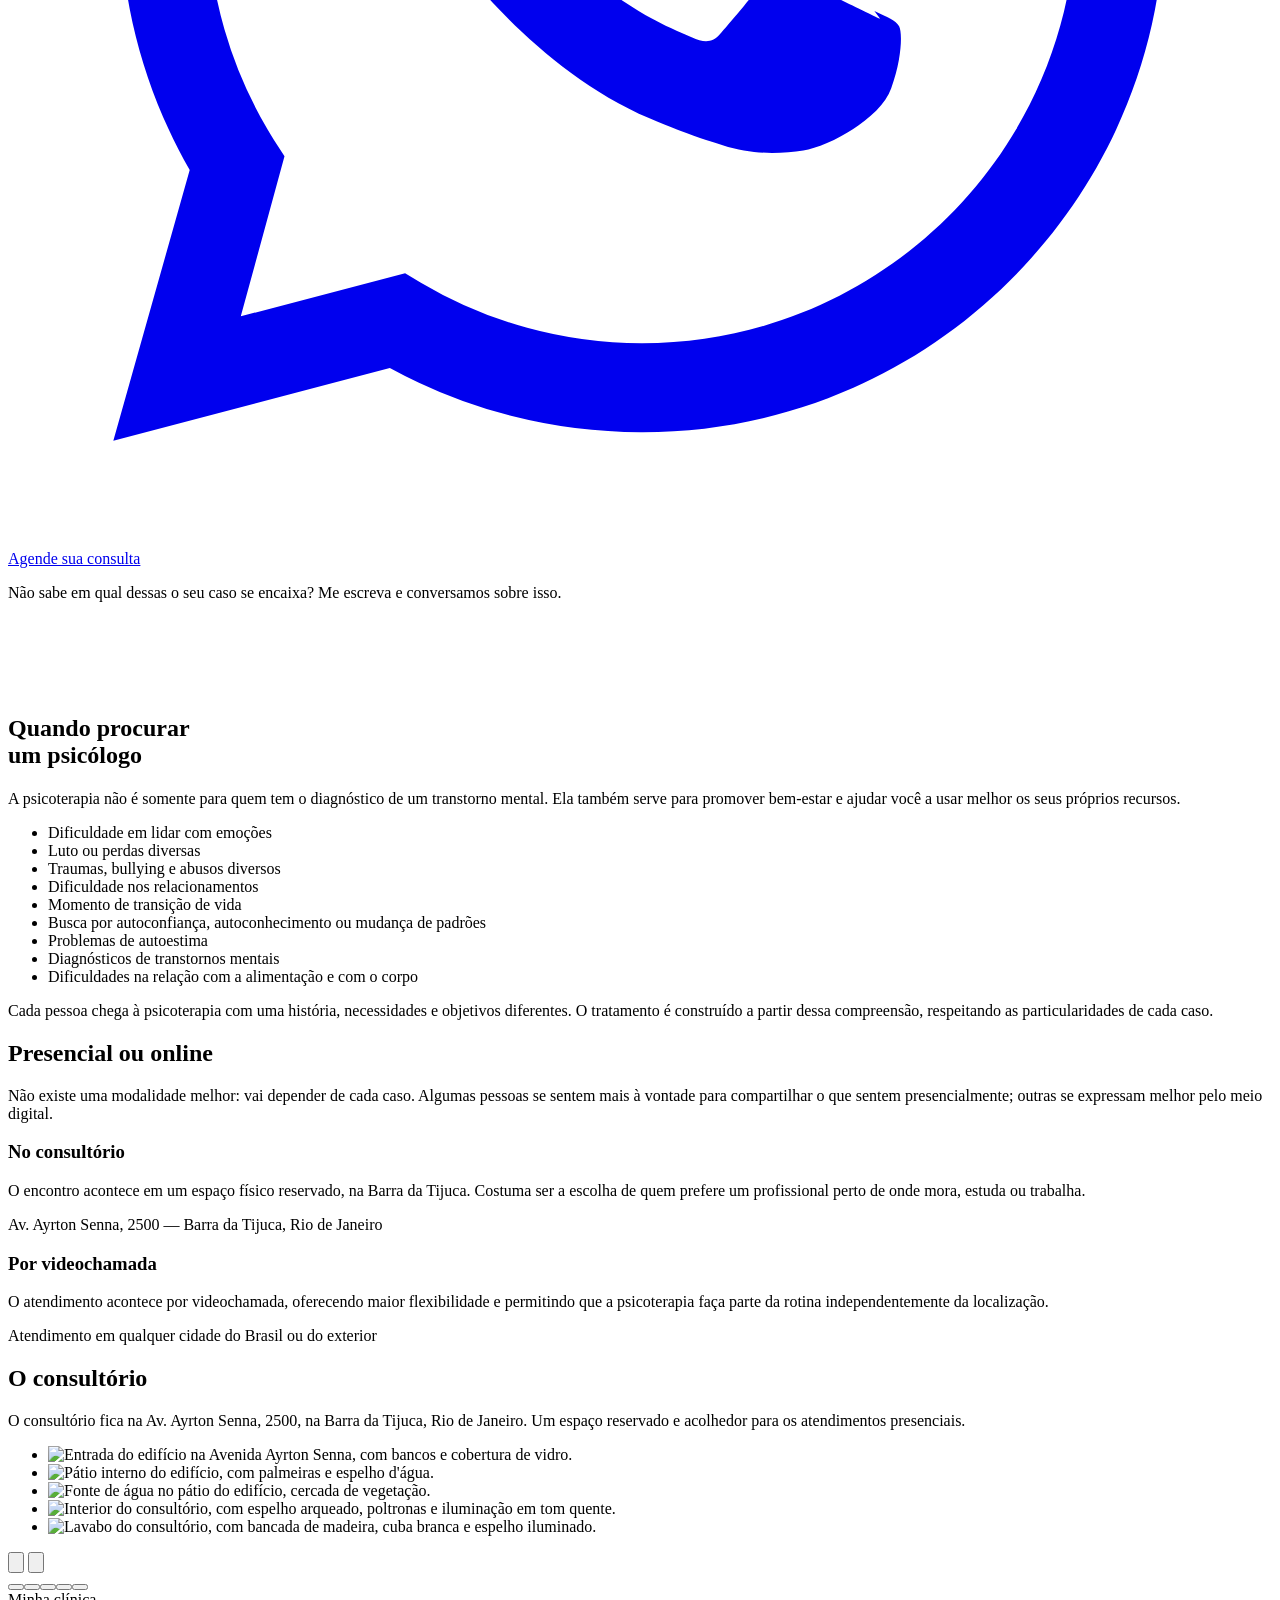
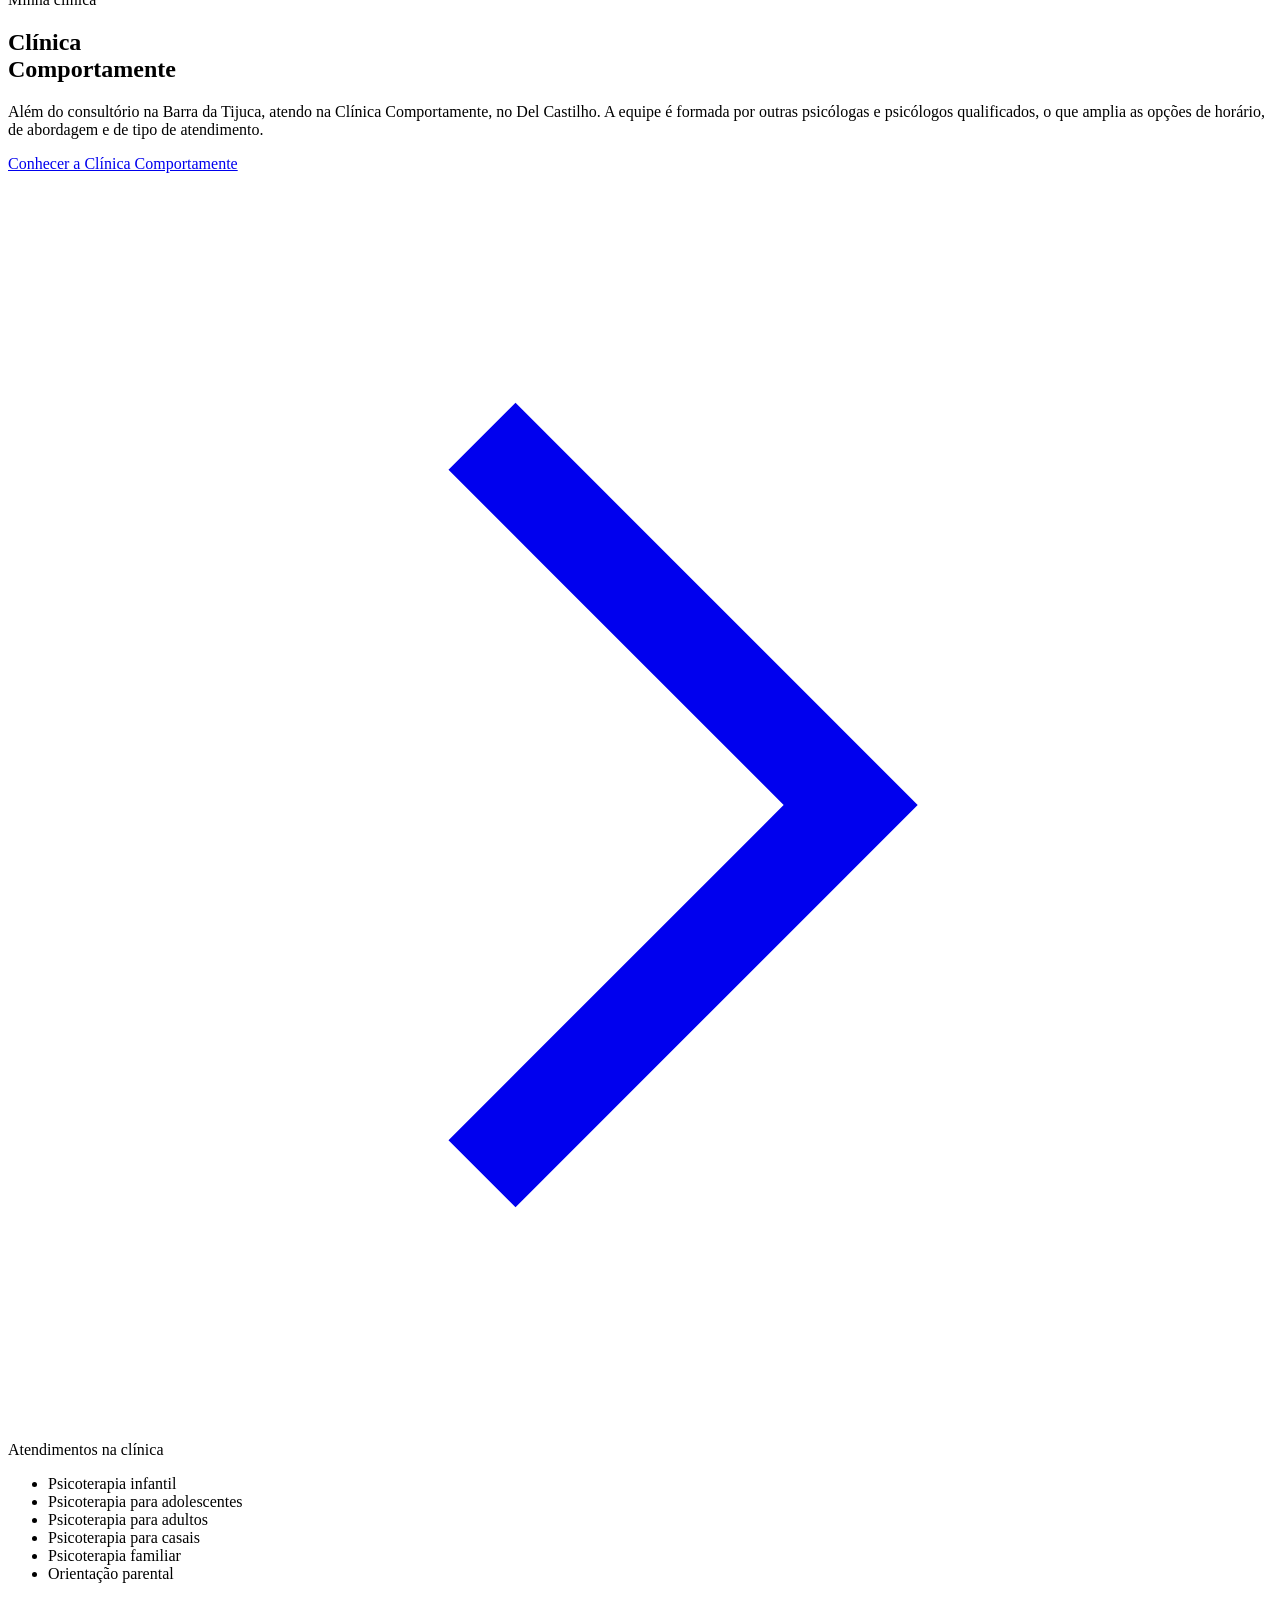
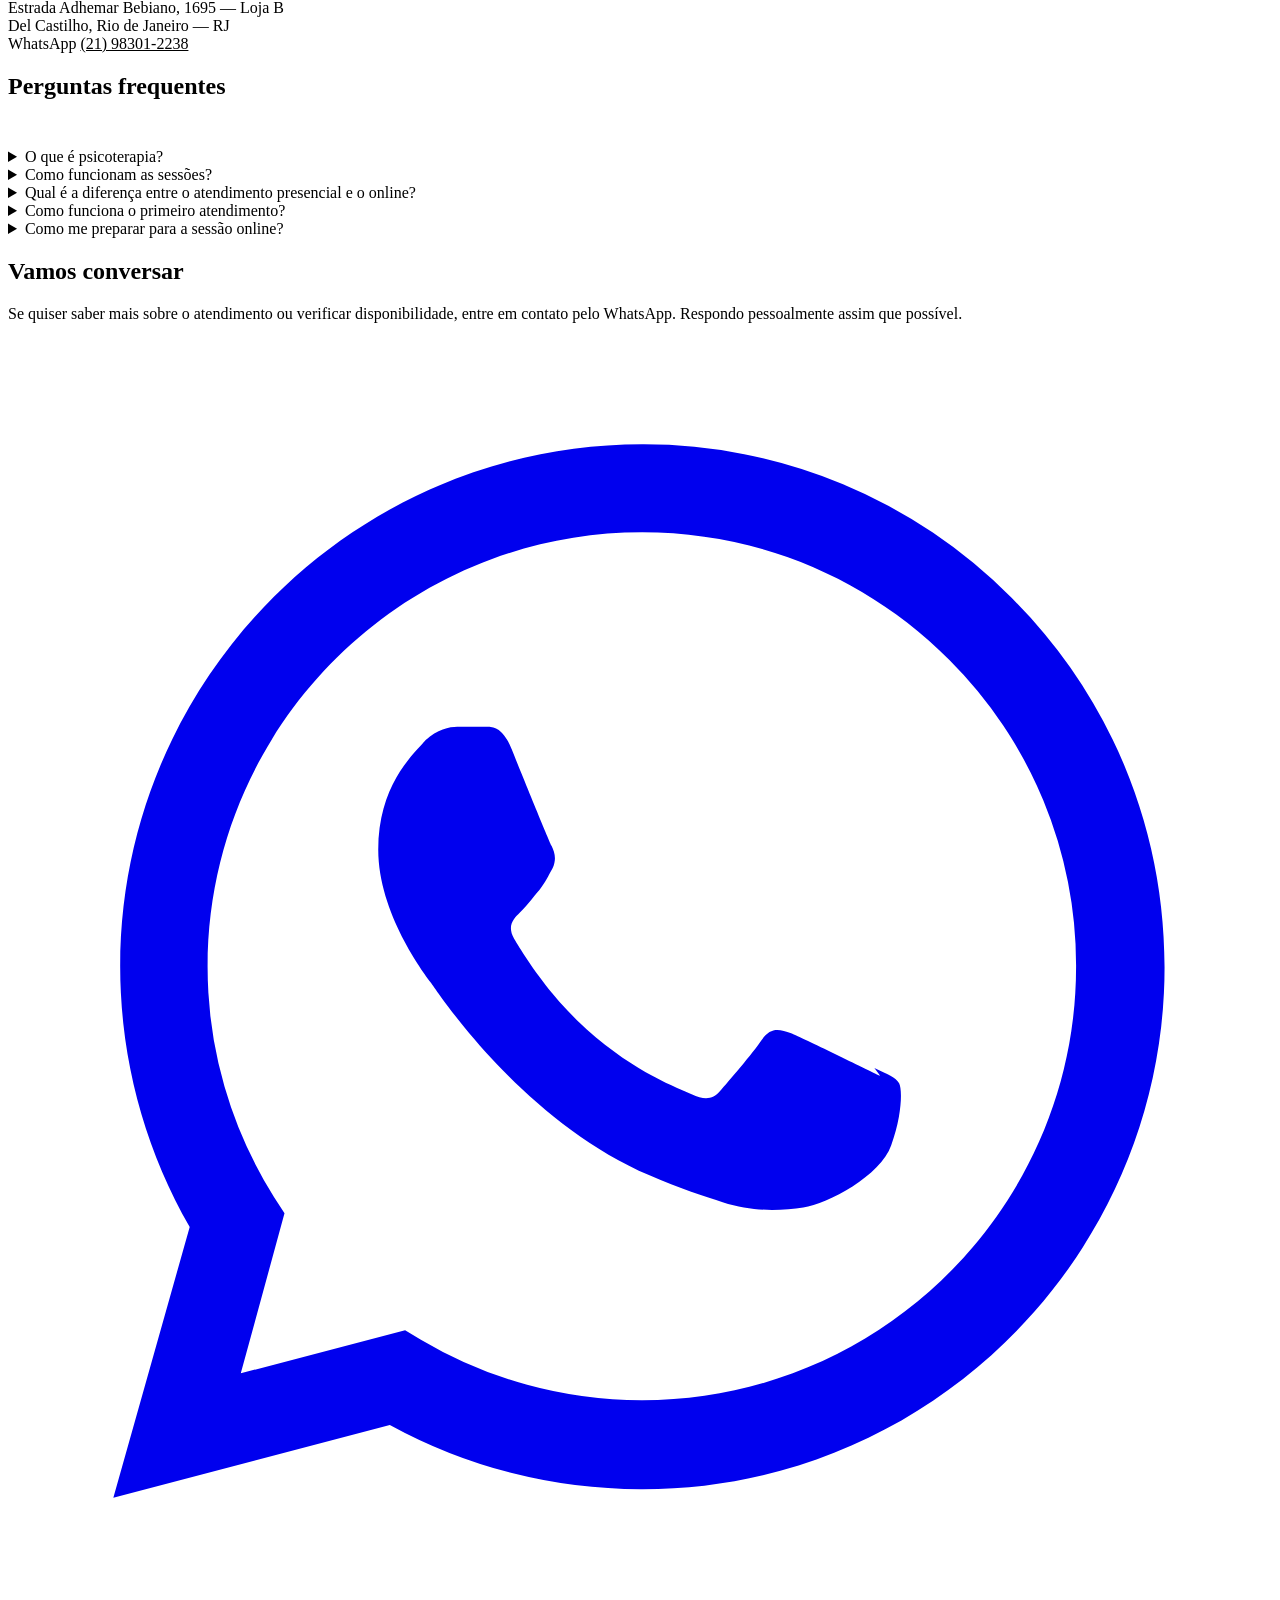
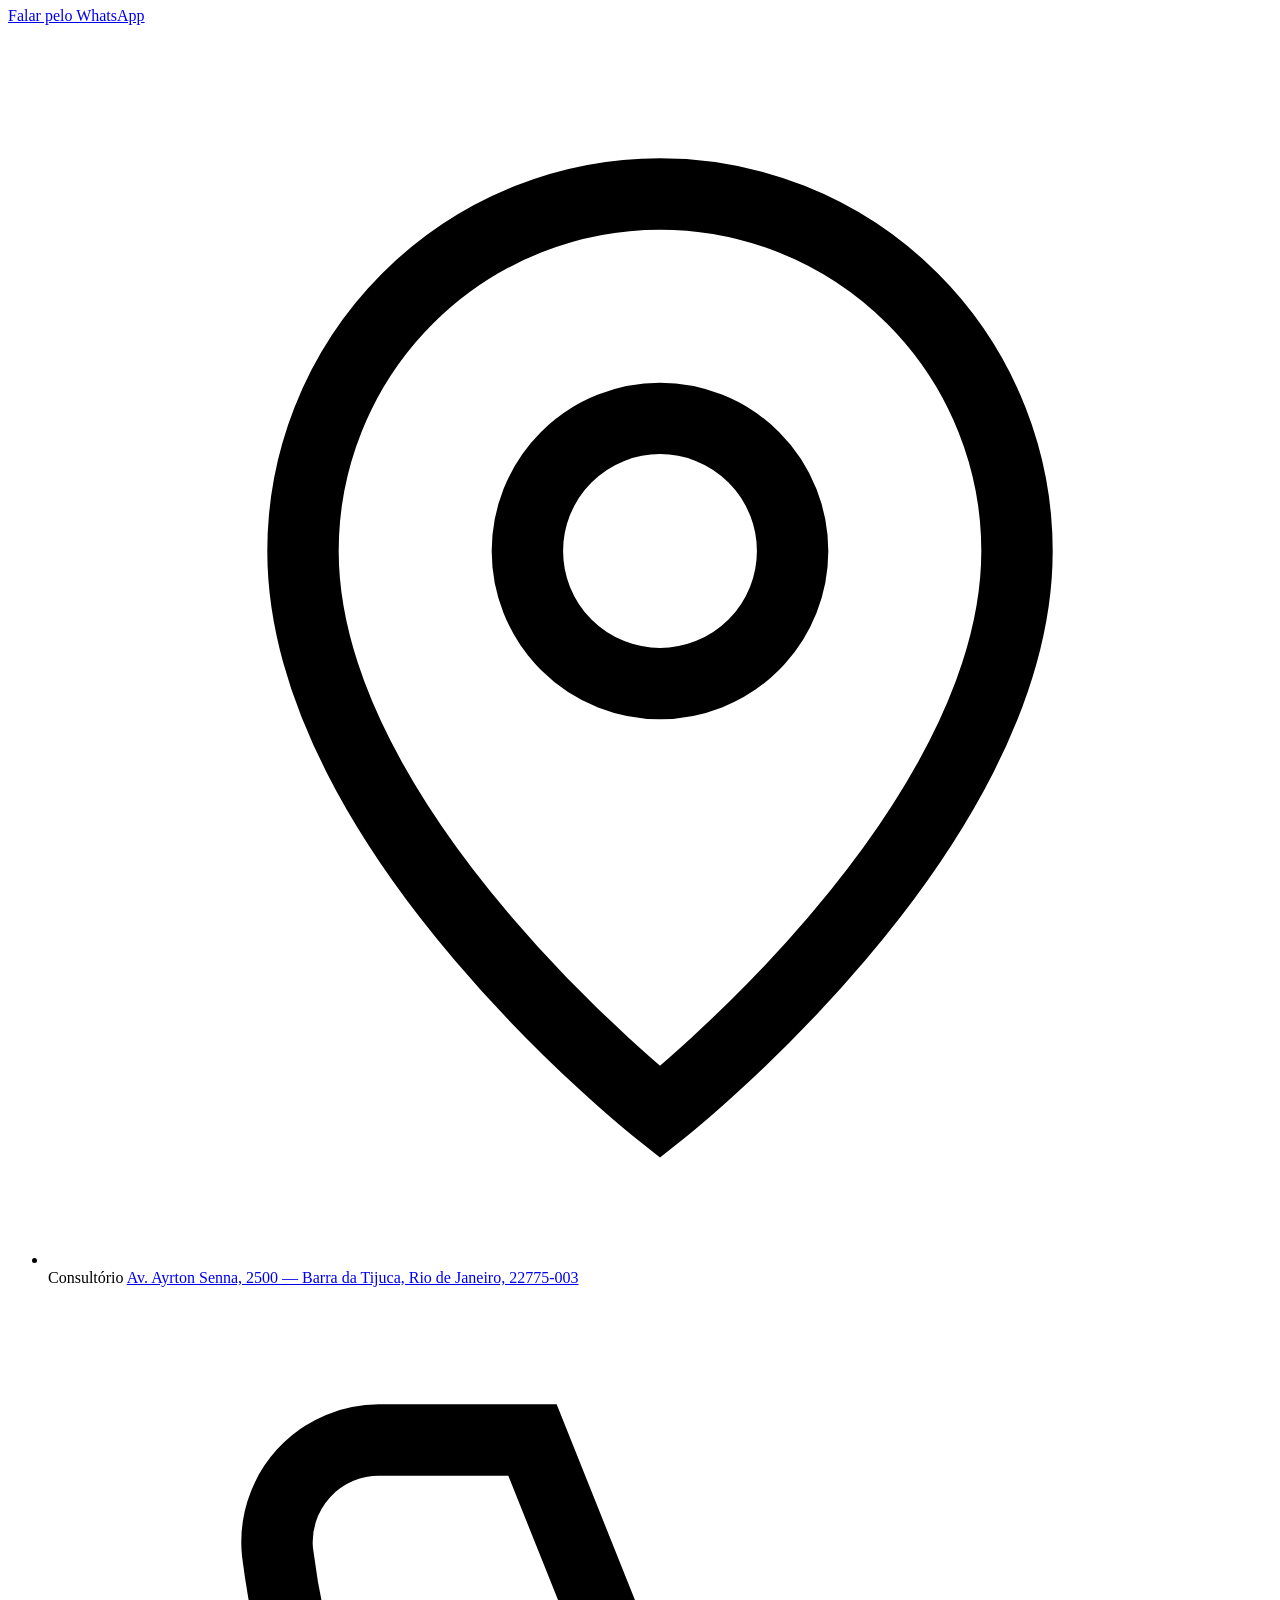
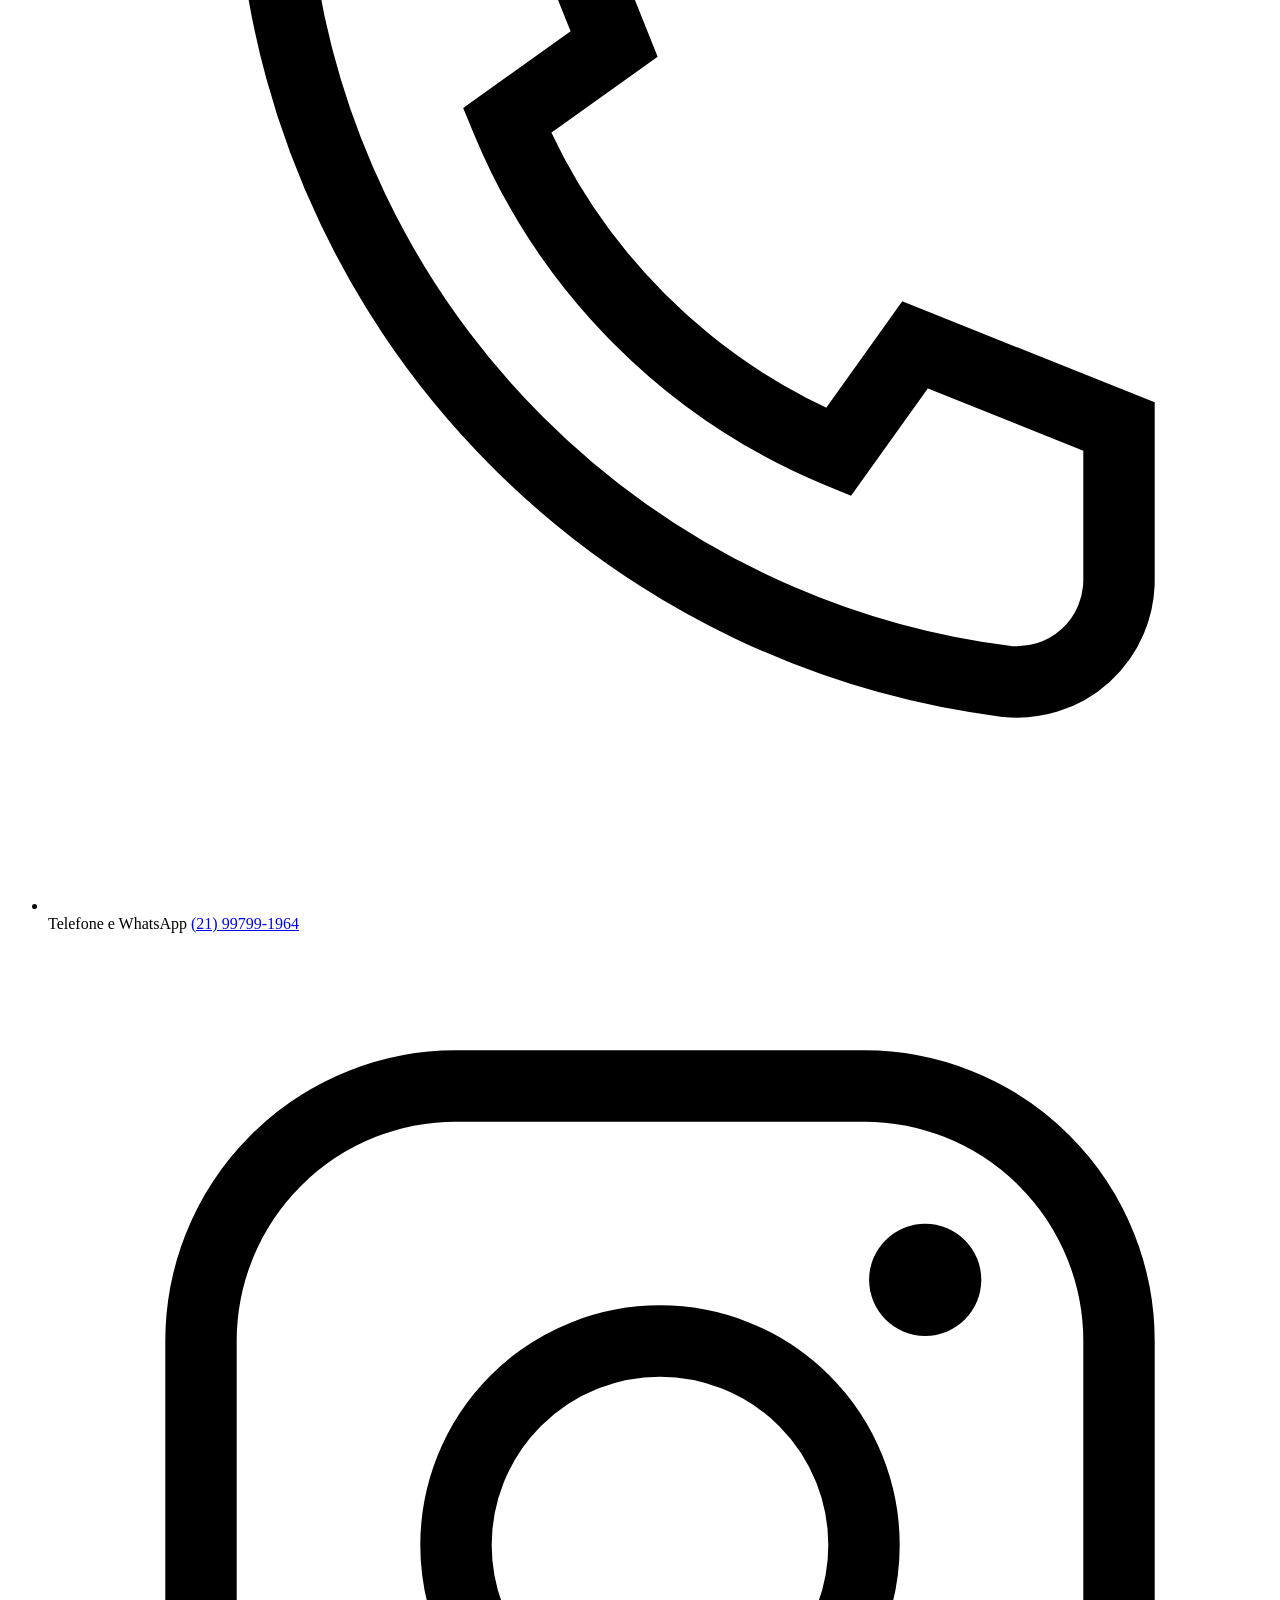
==== commit fce55181: "Add files via upload" ====
--- a/index.html
+++ b/index.html
@@ -14,399 +14,7 @@
 <meta property="og:url" content="https://danielaassuncaopsicologa.com.br/">
 <link rel="icon" href="data:image/svg+xml,<svg xmlns='http://www.w3.org/2000/svg' viewBox='0 0 32 32'><rect width='32' height='32' rx='8' fill='%232F3B31'/><text x='16' y='22' font-family='Georgia,serif' font-size='16' fill='%23F7F2EA' text-anchor='middle'>da</text></svg>">
 
-<style>
-/* ---------- fontes embutidas ---------- */
-@font-face{font-family:'Fraunces';src:url([data-uri]) format('woff2');font-weight:400;font-style:normal;font-display:swap}
-@font-face{font-family:'Fraunces';src:url([data-uri]) format('woff2');font-weight:500;font-style:normal;font-display:swap}
-@font-face{font-family:'Fraunces';src:url([data-uri]) format('woff2');font-weight:400;font-style:italic;font-display:swap}
-@font-face{font-family:'Karla';src:url([data-uri]) format('woff2');font-weight:400;font-style:normal;font-display:swap}
-@font-face{font-family:'Karla';src:url([data-uri]) format('woff2');font-weight:500;font-style:normal;font-display:swap}
-@font-face{font-family:'Karla';src:url([data-uri]) format('woff2');font-weight:600;font-style:normal;font-display:swap}
-
-/* ---------- tokens ---------- */
-:root{
-  --marfim:#F7F2EA; --areia:#EBE2D5; --areia-2:#E2D6C4;
-  --tinta:#24261F; --tinta-70:#5A5C52; --mata:#2F3B31; --mata-claro:#3C4A3D;
-  --salva:#6E7F65; --salva-txt:#5B6A55; --latao:#A8814A; --latao-claro:#C9A66E; --zap:#128C7E;
-  --serif:'Fraunces',Georgia,'Times New Roman',serif;
-  --sans:'Karla',-apple-system,BlinkMacSystemFont,'Segoe UI',sans-serif;
-  --gut:clamp(1.5rem,4vw,4rem);
-  --sec:clamp(3.25rem,7vw,7.5rem);
-  --max:1180px;
-}
-*,*::before,*::after{box-sizing:border-box}
-[hidden]{display:none!important}
-html{-webkit-text-size-adjust:100%;scroll-behavior:smooth}
-body{
-  margin:0;background:var(--marfim);color:var(--tinta);
-  font-family:var(--sans);font-size:clamp(1rem,.55vw + .92rem,1.06rem);
-  line-height:1.58;font-weight:400;-webkit-font-smoothing:antialiased;
-  overflow-x:hidden;
-}
-img{max-width:100%;height:auto;display:block}
-a{color:inherit}
-h1,h2,h3{font-family:var(--serif);font-weight:400;letter-spacing:-.018em;line-height:1.08;margin:0}
-p{margin:0 0 .85em}
-p:last-child{margin-bottom:0}
-::selection{background:var(--latao);color:var(--marfim)}
-:focus-visible{outline:2px solid var(--latao);outline-offset:3px;border-radius:2px}
-
-.wrap{max-width:var(--max);margin-inline:auto;padding-inline:var(--gut)}
-section[id]{scroll-margin-top:4.5rem}
-.pular{position:absolute;left:-9999px;top:0;z-index:99}
-.pular:focus{left:1rem;top:1rem}
-.sec{padding-block:var(--sec)}
-.titulo{font-size:clamp(2rem,4.4vw,3.15rem)}
-.lead{font-size:clamp(1.04rem,1.1vw + .84rem,1.2rem);line-height:1.5;color:var(--tinta-70);max-width:56ch}
-.fio{height:1px;background:var(--areia-2);border:0;margin:0}
-
-/* ---------- botões ---------- */
-.btn{
-  display:inline-flex;align-items:center;gap:.6rem;font-family:var(--sans);
-  font-weight:600;font-size:.97rem;line-height:1;text-decoration:none;cursor:pointer;
-  padding:1.02rem 1.6rem;border-radius:999px;border:1px solid transparent;
-  transition:background .25s ease,color .25s ease,border-color .25s ease,transform .25s ease;
-}
-.btn svg{width:18px;height:18px;flex:none}
-.btn--zap{background:var(--mata);color:var(--marfim)}
-.btn--zap:hover{background:var(--tinta);transform:translateY(-1px)}
-.btn--linha{background:transparent;color:var(--tinta);border-color:rgba(168,129,74,.5)}
-.btn--linha:hover{border-color:var(--latao);background:rgba(168,129,74,.1)}
-.btn--claro{background:var(--marfim);color:var(--mata)}
-.btn--claro:hover{background:#fff;transform:translateY(-1px)}
-.btn--fantasma{background:transparent;color:var(--marfim);border-color:rgba(247,242,234,.4)}
-.btn--fantasma:hover{border-color:var(--marfim);background:rgba(247,242,234,.1)}
-
-/* ---------- topo ---------- */
-.topo{
-  position:sticky;top:0;z-index:60;background:rgba(247,242,234,.9);
-  backdrop-filter:saturate(1.4) blur(12px);-webkit-backdrop-filter:saturate(1.4) blur(12px);
-  border-bottom:1px solid transparent;transition:border-color .3s ease;
-}
-.topo.rolou{border-bottom-color:var(--areia-2)}
-.topo__in{display:flex;align-items:center;justify-content:space-between;gap:1.5rem;
-  max-width:var(--max);margin-inline:auto;padding:.85rem var(--gut)}
-.marca{text-decoration:none;display:flex;align-items:baseline;gap:.55rem;white-space:nowrap}
-.marca__n{font-family:var(--serif);font-size:1.24rem;letter-spacing:-.02em}
-.marca__c{font-size:.72rem;color:var(--salva-txt);letter-spacing:.02em}
-.menu{display:flex;align-items:center;gap:1.45rem;list-style:none;margin:0;padding:0}
-.menu a{text-decoration:none;font-size:.93rem;white-space:nowrap;color:var(--tinta-70);position:relative;padding-block:.3rem}
-.menu a::after{content:"";position:absolute;left:0;bottom:0;width:0;height:1px;background:var(--latao);transition:width .3s ease}
-.menu a:hover{color:var(--tinta)}
-.menu a:hover::after{width:100%}
-.topo .btn{padding:.72rem 1.15rem;font-size:.9rem}
-
-/* ---------- hero ---------- */
-.hero{position:relative;padding-top:clamp(2.5rem,5vw,4.5rem);padding-bottom:0;overflow:hidden}
-.hero__grade{display:grid;grid-template-columns:1.18fr .82fr;gap:clamp(2rem,5vw,4.5rem);align-items:end;
-  max-width:var(--max);margin-inline:auto;padding-left:var(--gut)}
-.hero__txt{padding-bottom:clamp(3rem,6vw,5rem);max-width:33rem}
-.hero h1{font-size:clamp(2.05rem,4.2vw,3.45rem);line-height:1.07;letter-spacing:-.03em;text-wrap:balance}
-.hero__sub{margin-top:1.6rem;font-size:clamp(1.05rem,1vw + .85rem,1.2rem);color:var(--tinta-70);max-width:40ch}
-.hero__acoes{display:flex;flex-wrap:wrap;gap:.8rem;margin-top:2.2rem}
-.hero__meta{margin-top:2.4rem;padding-top:1.2rem;border-top:1px solid var(--areia-2);
-  font-size:.9rem;color:var(--salva-txt);max-width:36ch}
-.hero__foto{position:relative;align-self:stretch;display:flex;align-items:flex-end;min-height:clamp(22rem,46vw,32rem)}
-.hero__foto::before{
-  content:"";position:absolute;right:calc(50% - 50vw);left:-2.2rem;top:2.5rem;bottom:0;
-  background:var(--mata);border-radius:14rem 14rem 0 0;
-  box-shadow:inset 0 0 0 1px rgba(201,166,110,.42);
-}
-.hero__foto img{position:relative;width:100%;max-width:24rem;margin-inline:auto;
-  border-radius:13rem 13rem 0 0;object-fit:cover}
-.hero__selo{
-  position:absolute;left:-1.5rem;bottom:1.4rem;z-index:3;background:var(--marfim);
-  border:1px solid var(--areia-2);border-left:3px solid var(--latao);
-  padding:.8rem 1.15rem;font-size:.83rem;line-height:1.5;max-width:16rem;
-  box-shadow:0 14px 34px -22px rgba(36,38,31,.5);
-}
-.hero__selo b{display:block;font-family:var(--serif);font-size:.98rem;font-weight:500}
-
-/* faixa */
-.faixa{background:var(--areia);border-block:1px solid var(--areia-2)}
-.faixa__in{display:grid;grid-template-columns:repeat(4,1fr);max-width:var(--max);margin-inline:auto}
-.faixa__cel{padding:1.9rem var(--gut);border-left:1px solid var(--areia-2);font-size:.94rem;line-height:1.45}
-.faixa__cel:first-child{border-left:0}
-.faixa__cel b{display:block;font-family:var(--serif);font-size:1.08rem;font-weight:500;
-  margin-bottom:.3rem;color:var(--latao)}
-.faixa__cel span{color:var(--tinta-70)}
-
-/* ---------- sobre ---------- */
-.sobre__grade{display:grid;grid-template-columns:.85fr 1.15fr;
-  gap:1.5rem clamp(2rem,5vw,5rem);align-items:start}
-.sobre__cab{grid-column:2;grid-row:1}
-.sobre__col-f{grid-column:1;grid-row:1 / span 2}
-.sobre__txt{grid-column:2;grid-row:2}
-.sobre__col-f{position:sticky;top:6rem}
-.sobre__f{position:relative}
-.sobre__f img{border-radius:.4rem}
-.sobre__f::after{content:"";position:absolute;inset:.9rem -.9rem -.9rem .9rem;border:1px solid var(--latao);border-radius:.4rem;z-index:-1}
-.sobre__fatos{margin-top:2.6rem;list-style:none;padding:0}
-.sobre__fatos li{padding:.7rem 0;border-top:1px solid var(--areia-2);font-size:.93rem;color:var(--tinta-70);display:flex;gap:.75rem}
-.sobre__fatos li span{color:var(--latao);flex:none}
-.sobre__txt p{max-width:64ch}
-.sobre__cab .titulo{margin-bottom:1.2rem}
-.cit{
-  margin:2.4rem 0;padding:.2rem 0 .2rem 1.8rem;border-left:2px solid var(--latao);
-  font-family:var(--serif);font-style:italic;font-size:clamp(1.35rem,2.2vw,1.75rem);
-  line-height:1.35;color:var(--mata);
-}
-.livro{
-  margin:2.4rem 0;background:var(--areia);border-radius:.5rem;border-left:2px solid var(--latao);padding:1.6rem 1.7rem;
-  display:grid;grid-template-columns:auto 1fr;gap:1.2rem;align-items:start;
-}
-.livro__ic{width:2.4rem;height:2.4rem;flex:none;color:var(--latao)}
-.livro h3{font-size:1.15rem;margin-bottom:.5rem}
-.livro p{font-size:.95rem;color:var(--tinta-70);margin:0}
-.livro__link{
-  display:inline-flex;align-items:center;gap:.4rem;margin-top:1rem;
-  font-size:.9rem;font-weight:500;text-decoration:none;color:var(--mata);
-  border-bottom:1px solid var(--latao);padding-bottom:.15rem;
-  transition:border-color .2s ease,color .2s ease;
-}
-.livro__link:hover{color:var(--tinta);border-bottom-color:var(--tinta)}
-.livro__link svg{width:13px;height:13px}
-
-/* ---------- painel dialético ---------- */
-.dial{background:var(--areia);position:relative}
-.dial__cab{max-width:var(--max);margin-inline:auto;padding:0 var(--gut) clamp(2.5rem,5vw,3.5rem)}
-.dial__par{position:relative;display:grid;grid-template-columns:1fr 1fr;
-  max-width:var(--max);margin-inline:auto;border:1px solid rgba(168,129,74,.4);border-radius:.6rem;overflow:hidden}
-.dial__lado{padding:clamp(2.2rem,4vw,3.4rem)}
-.dial__lado--a{background:var(--marfim)}
-.dial__lado--m{background:var(--mata);color:var(--marfim)}
-.dial__lado h3{font-size:clamp(1.5rem,2.4vw,2rem);margin-bottom:1rem}
-.dial__lado--m h3{color:#fff}
-.dial__lado p{max-width:38ch}
-.dial__lado--a p{color:var(--tinta-70)}
-.dial__lado--m p{color:rgba(247,242,234,.82)}
-.dial__e{
-  position:absolute;left:50%;top:50%;transform:translate(-50%,-50%);z-index:4;
-  width:3.7rem;height:3.7rem;border-radius:50%;background:var(--marfim);
-  border:1px solid var(--latao);display:grid;place-items:center;
-  font-family:var(--serif);font-style:italic;font-size:1.5rem;color:var(--latao);
-}
-.dial__nota{max-width:var(--max);margin:2.2rem auto 0;padding-inline:var(--gut);
-  font-size:.95rem;color:var(--tinta-70)}
-.dial__nota span{display:block;max-width:62ch}
-
-/* ---------- áreas ---------- */
-.areas__cab{max-width:58ch}
-.areas__rot{
-  margin:clamp(1.8rem,3.5vw,2.6rem) 0 .9rem;font-size:.78rem;letter-spacing:.06em;
-  text-transform:uppercase;color:var(--salva-txt);
-}
-.areas__grade{
-  display:grid;grid-template-columns:repeat(4,1fr);gap:1px;background:var(--areia-2);
-  border:1px solid rgba(168,129,74,.35);border-radius:.5rem;overflow:hidden;
-}
-.areas__grade.areas__grade--dois{grid-template-columns:repeat(2,1fr)}
-.area{background:var(--marfim);padding:1.45rem 1.3rem}
-.area h3{font-size:1.1rem;line-height:1.2;margin-bottom:.45rem}
-.area h3::before{content:"";display:block;width:1.4rem;height:1px;background:var(--latao);margin-bottom:.7rem}
-.area p{font-size:.9rem;line-height:1.45;color:var(--tinta-70);margin:0}
-.areas__pe{display:flex;flex-wrap:wrap;align-items:center;gap:1.2rem;margin-top:2.4rem}
-.areas__pe p{margin:0;font-size:.95rem;color:var(--tinta-70);max-width:42ch}
-
-/* ---------- aviso de emergência ---------- */
-.emerg{
-  max-width:var(--max);margin-inline:auto;padding:0 var(--gut);
-}
-.emerg__cx{
-  border:1px solid rgba(247,242,234,.22);border-left:3px solid var(--latao-claro);
-  border-radius:.4rem;padding:1.1rem 1.3rem;background:rgba(247,242,234,.05);
-}
-.emerg__cx b{display:block;color:var(--marfim);font-family:var(--serif);font-weight:500;
-  font-size:1.02rem;margin-bottom:.5rem}
-.emerg__cx p{margin:0;font-size:.9rem;line-height:1.6;color:rgba(247,242,234,.78);max-width:78ch}
-.emerg__cx a{color:var(--latao-claro);text-decoration:none;border-bottom:1px solid rgba(201,166,110,.45)}
-.emerg__cx a:hover{color:var(--marfim);border-bottom-color:var(--marfim)}
-
-/* ---------- listas com fio ---------- */
-.duas{display:grid;grid-template-columns:.8fr 1.2fr;gap:clamp(2rem,5vw,5rem);align-items:start}
-.lista{list-style:none;margin:0;padding:0;columns:2;column-gap:3rem}
-.lista li{break-inside:avoid;padding:.8rem 0;border-top:1px solid var(--areia-2);font-size:1rem;line-height:1.45}
-.lista li:first-child{border-top:0}
-.aviso{margin-top:2.4rem;font-size:.95rem;color:var(--tinta-70);max-width:60ch}
-
-/* ---------- atendimento ---------- */
-.atd{background:var(--mata);color:var(--marfim)}
-.atd .titulo{color:#fff}
-.atd .lead{color:rgba(247,242,234,.75)}
-.atd__grade{display:grid;grid-template-columns:1fr 1fr;gap:clamp(1.6rem,4vw,4rem);margin-top:clamp(1.8rem,4vw,3rem)}
-.modo{border-top:1px solid rgba(247,242,234,.28);padding-top:1.2rem}
-.modo h3{font-size:1.4rem;color:#fff;margin-bottom:.7rem}
-.modo p{color:rgba(247,242,234,.8);max-width:44ch}
-.modo__det{margin-top:1rem;font-size:.9rem;color:var(--latao-claro)}
-
-/* ---------- carrossel (compartilhado) ---------- */
-.car__ctrl{display:flex;align-items:center;gap:1rem;margin-top:clamp(1.4rem,3vw,2rem)}
-.car__seta{
-  width:2.6rem;height:2.6rem;border-radius:50%;border:1px solid rgba(168,129,74,.55);
-  background:transparent;color:var(--tinta);display:grid;place-items:center;cursor:pointer;
-  transition:border-color .2s ease,background .2s ease,color .2s ease;
-}
-.car__seta:hover{border-color:var(--latao);background:rgba(168,129,74,.12)}
-.car__seta svg{width:15px;height:15px}
-.car__pontos{display:flex;gap:.5rem;margin-left:.3rem}
-.car__pt{
-  width:.55rem;height:.55rem;padding:0;border:0;border-radius:50%;cursor:pointer;
-  background:rgba(36,38,31,.2);transition:background .25s ease,transform .25s ease;
-}
-.car__pt[aria-current="true"]{background:var(--latao);transform:scale(1.3)}
-
-/* ---------- consultório ---------- */
-.cons__cab{max-width:54ch}
-.cons__pista{
-  display:flex;gap:.85rem;list-style:none;margin:clamp(1.5rem,3.5vw,2.4rem) 0 0;
-  overflow-x:auto;scroll-snap-type:x mandatory;
-  scrollbar-width:none;-ms-overflow-style:none;-webkit-overflow-scrolling:touch;
-  --pad-pista:max(var(--gut),calc(50vw - (var(--max) / 2) + var(--gut)));
-  padding-inline:var(--pad-pista);scroll-padding-inline:var(--pad-pista);
-}
-.cons__pista::-webkit-scrollbar{display:none}
-.cons__item{flex:0 0 clamp(15rem,74vw,21rem);scroll-snap-align:start;margin:0}
-.cons__item img{
-  width:100%;aspect-ratio:4 / 5;object-fit:cover;border-radius:.5rem;
-  border:1px solid rgba(168,129,74,.45);
-}
-
-/* ---------- FAQ ---------- */
-.faq{max-width:52rem}
-.faq details{border-top:1px solid var(--areia-2)}
-.faq details:last-of-type{border-bottom:1px solid var(--areia-2)}
-.faq summary{
-  list-style:none;cursor:pointer;padding:1.15rem 3rem 1.15rem 0;position:relative;
-  font-family:var(--serif);font-size:clamp(1.08rem,1.3vw,1.28rem);line-height:1.3;
-}
-.faq summary::-webkit-details-marker{display:none}
-.faq summary::after{
-  content:"";position:absolute;right:.5rem;top:50%;width:11px;height:11px;
-  border-right:1.5px solid var(--latao);border-bottom:1.5px solid var(--latao);
-  transform:translateY(-70%) rotate(45deg);transition:transform .3s ease;
-}
-.faq details[open] summary::after{transform:translateY(-30%) rotate(225deg)}
-.faq summary:hover{color:var(--mata)}
-.faq__corpo{padding:0 2.5rem 1.4rem 0;color:var(--tinta-70);max-width:62ch}
-.faq__corpo p{font-size:.97rem;line-height:1.55}
-
-/* ---------- contato ---------- */
-.contato{background:var(--areia)}
-.ct__grade{display:grid;grid-template-columns:1fr 1fr;gap:clamp(2.5rem,5vw,5rem);align-items:start}
-.ct__dados{list-style:none;margin:0;padding:0}
-.ct__dados li:first-child{border-top:0}
-.ct__btn{margin-top:1.8rem}
-.ct__dados li{display:grid;grid-template-columns:1.5rem 1fr;gap:1rem;padding:.85rem 0;border-top:1px solid var(--areia-2)}
-.ct__dados svg{width:18px;height:18px;color:var(--latao);margin-top:.25rem}
-.ct__dados a{text-decoration:none;border-bottom:1px solid rgba(168,129,74,.5)}
-.ct__dados a:hover{border-bottom-color:var(--tinta)}
-.ct__rot{display:block;font-size:.8rem;color:var(--salva-txt);margin-bottom:.15rem}
-/* ---------- rodapé ---------- */
-.rod{background:var(--mata);color:rgba(247,242,234,.72);font-size:.9rem}
-.rod__in{max-width:var(--max);margin-inline:auto;padding:clamp(2.2rem,4vw,3.5rem) var(--gut) 1.6rem;
-  display:grid;grid-template-columns:1.3fr 1fr 1fr;gap:2rem}
-.rod h4{font-family:var(--serif);font-weight:400;font-size:1.3rem;color:var(--marfim);margin:0 0 .9rem}
-.rod h4::after{content:"";display:block;width:2.2rem;height:1px;background:var(--latao-claro);margin-top:.7rem}
-.rod ul{list-style:none;margin:0;padding:0}
-.rod li{margin-bottom:.42rem}
-.rod a{text-decoration:none}
-.rod a:hover{color:var(--marfim)}
-.rod__t{font-size:.78rem;color:var(--latao-claro);margin-bottom:.9rem}
-.rod__base{max-width:var(--max);margin-inline:auto;margin-top:1.4rem;padding:1.2rem var(--gut) 5.5rem;
-  border-top:1px solid rgba(247,242,234,.16);display:flex;flex-wrap:wrap;gap:1rem;
-  justify-content:space-between;font-size:.82rem;color:rgba(247,242,234,.55)}
-
-/* ---------- barra móvel ---------- */
-.barra{
-  position:fixed;left:0;right:0;bottom:0;z-index:70;display:none;gap:.6rem;
-  padding:.6rem .8rem calc(.6rem + env(safe-area-inset-bottom));
-  background:rgba(247,242,234,.96);border-top:1px solid var(--areia-2);
-  backdrop-filter:blur(10px);-webkit-backdrop-filter:blur(10px);
-}
-.barra .btn{flex:1;justify-content:center;padding:.9rem 1rem;font-size:.93rem}
-
-/* ---------- entrada ---------- */
-.anim{opacity:0;transform:translateY(14px)}
-.pronto .anim{opacity:1;transform:none;transition:opacity .8s ease,transform .8s cubic-bezier(.2,.7,.3,1)}
-.pronto .anim:nth-child(2){transition-delay:.1s}
-.pronto .anim:nth-child(3){transition-delay:.18s}
-.pronto .anim:nth-child(4){transition-delay:.26s}
-.pronto .hero__foto{opacity:1;transition:opacity 1s ease .15s}
-.hero__foto{opacity:0}
-
-/* ---------- responsivo ---------- */
-@media (max-width:1000px){
-  .menu{display:none}
-  .hero{padding-top:0}
-  .hero__grade{display:flex;flex-direction:column;padding-inline:var(--gut);gap:0}
-  .hero__foto{order:-1;min-height:0;margin-inline:calc(var(--gut) * -1);padding-inline:var(--gut)}
-  .hero__foto::before{left:0;right:0;top:1.4rem;bottom:0;border-radius:9rem 9rem 0 0}
-  .hero__foto img{max-width:17rem}
-  .hero__selo{left:var(--gut);bottom:1.2rem}
-  .hero__txt{padding:2.2rem 0 0;max-width:none}
-  .hero h1{font-size:clamp(1.95rem,7.4vw,2.6rem)}
-  .hero__sub{margin-top:1.1rem;max-width:none}
-  .hero__acoes{margin-top:1.6rem}
-  .hero__meta{margin-top:1.7rem;padding-top:1rem;max-width:none}
-  .faixa{margin-top:1.8rem}
-  .faixa__cel{padding:1rem var(--gut)}
-  .sobre__fatos{margin-top:1.3rem}
-  .sobre__col-f{margin-bottom:1.6rem}
-  .cit{margin:1.4rem 0;padding-left:1.2rem;font-size:1.25rem}
-  .livro{margin:1.4rem 0;padding:1.1rem 1.2rem}
-  .areas__pe{margin-top:1.4rem}
-  .aviso{margin-top:1.4rem}
-  .hero__meta{margin-top:1.3rem}
-  .faixa__in{grid-template-columns:1fr 1fr}
-  .faixa__cel{border-top:1px solid var(--areia-2)}
-  .faixa__cel:nth-child(-n+2){border-top:0}
-  .faixa__cel:nth-child(odd){border-left:0}
-  .sobre__grade,.duas,.ct__grade,.atd__grade{grid-template-columns:1fr}
-  .ct__grade,.duas,.sobre__grade{gap:1.7rem}
-  .sobre__grade{display:flex;flex-direction:column}
-  .sobre__cab{order:1}
-  .sobre__col-f{order:2;position:static;max-width:26rem}
-  .sobre__txt{order:3}
-  .sobre__f::after{inset:.7rem -.7rem -.7rem .7rem}
-  .dial__par{grid-template-columns:1fr}
-  .dial__e{top:auto;bottom:auto;left:50%;top:50%}
-  .rod__in{grid-template-columns:1fr 1fr}
-  .barra{display:flex}
-  .rod__base{padding-bottom:6rem}
-}
-@media (max-width:620px){
-  :root{--sec:2.3rem;--gut:1.35rem}
-  .lista{columns:1}
-  .lista li{padding:.7rem 0}
-  .livro{grid-template-columns:1fr;gap:.5rem}
-  .livro__ic{width:1.7rem;height:1.7rem}
-  .dial__lado{padding:1.3rem 1.2rem 1.5rem}
-  .dial__lado h3{margin-bottom:.6rem}
-  .areas__grade{grid-template-columns:1fr 1fr}
-  .area{padding:1rem .95rem}
-  .area h3{font-size:1rem}
-  .area p{font-size:.82rem;line-height:1.4}
-  .faixa__in{grid-template-columns:1fr 1fr}
-  .faixa__cel{padding:.9rem 1rem;font-size:.88rem}
-  .faixa__cel b{font-size:1rem}
-  .faixa__cel:nth-child(odd){border-left:0}
-  .faixa__cel:nth-child(-n+2){border-top:0}
-  .faixa__cel:nth-child(n+3){border-top:1px solid var(--areia-2)}
-  .ct__dados li{padding:.75rem 0}
-  .rod__in{grid-template-columns:1fr 1fr;gap:1.4rem}
-  .rod__in > :first-child{grid-column:1 / -1}
-  .titulo{font-size:clamp(1.75rem,7.5vw,2.2rem)}
-  .sec .lead{margin-top:.8rem!important}
-  .faq summary{padding:1rem 2.5rem 1rem 0}
-  .topo .btn span{display:none}
-  .topo .btn{padding:.7rem .85rem}
-}
-@media (prefers-reduced-motion:reduce){
-  html{scroll-behavior:auto}
-  *,*::before,*::after{animation-duration:.001ms!important;transition-duration:.001ms!important}
-  .anim,.hero__foto{opacity:1!important;transform:none!important}
-}
-</style>
+<link rel="stylesheet" href="css/estilo.css">
 </head>
 <body>
 
@@ -456,7 +64,7 @@
     </div>
 
     <figure class="hero__foto">
-      <img src="[data-uri]" width="626" height="825" fetchpriority="high" decoding="async"
+      <img src="img/daniela-retrato.jpg" width="626" height="825" fetchpriority="high" decoding="async"
            alt="Daniela Assunção, psicóloga, sorrindo com a mão apoiada no rosto.">
       <figcaption class="hero__selo">
         <b>Daniela Assunção</b>
@@ -481,7 +89,7 @@
   <div class="wrap sobre__grade">
     <div class="sobre__col-f">
       <figure class="sobre__f" style="margin:0">
-        <img src="[data-uri]" width="482" height="320" loading="lazy" decoding="async"
+        <img src="img/daniela-consultorio.jpg" width="482" height="320" loading="lazy" decoding="async"
              alt="Daniela Assunção sentada em seu consultório na Barra da Tijuca.">
       </figure>
       <ul class="sobre__fatos">
@@ -655,19 +263,19 @@
 
   <ul class="cons__pista" id="cons-pista" tabindex="0" aria-label="Fotos do consultório">
     <li class="cons__item"><figure style="margin:0">
-      <img src="[data-uri]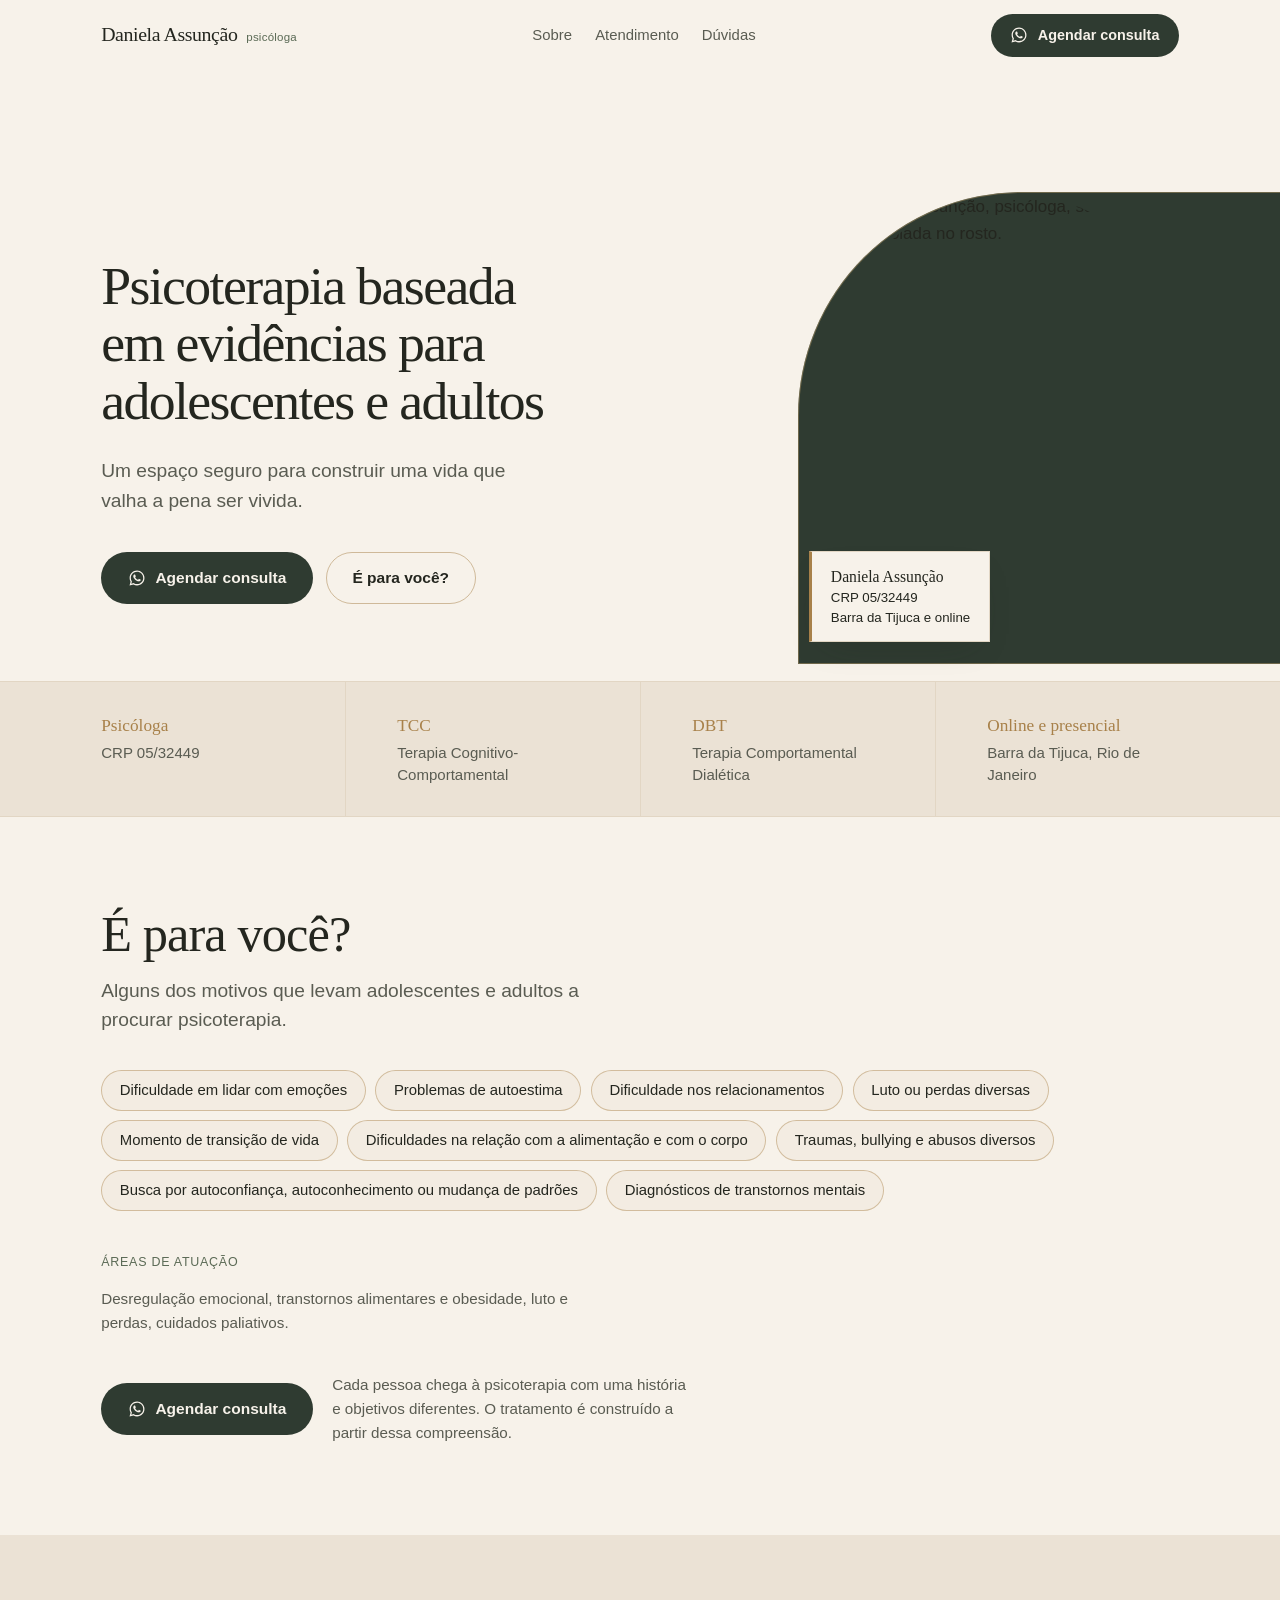
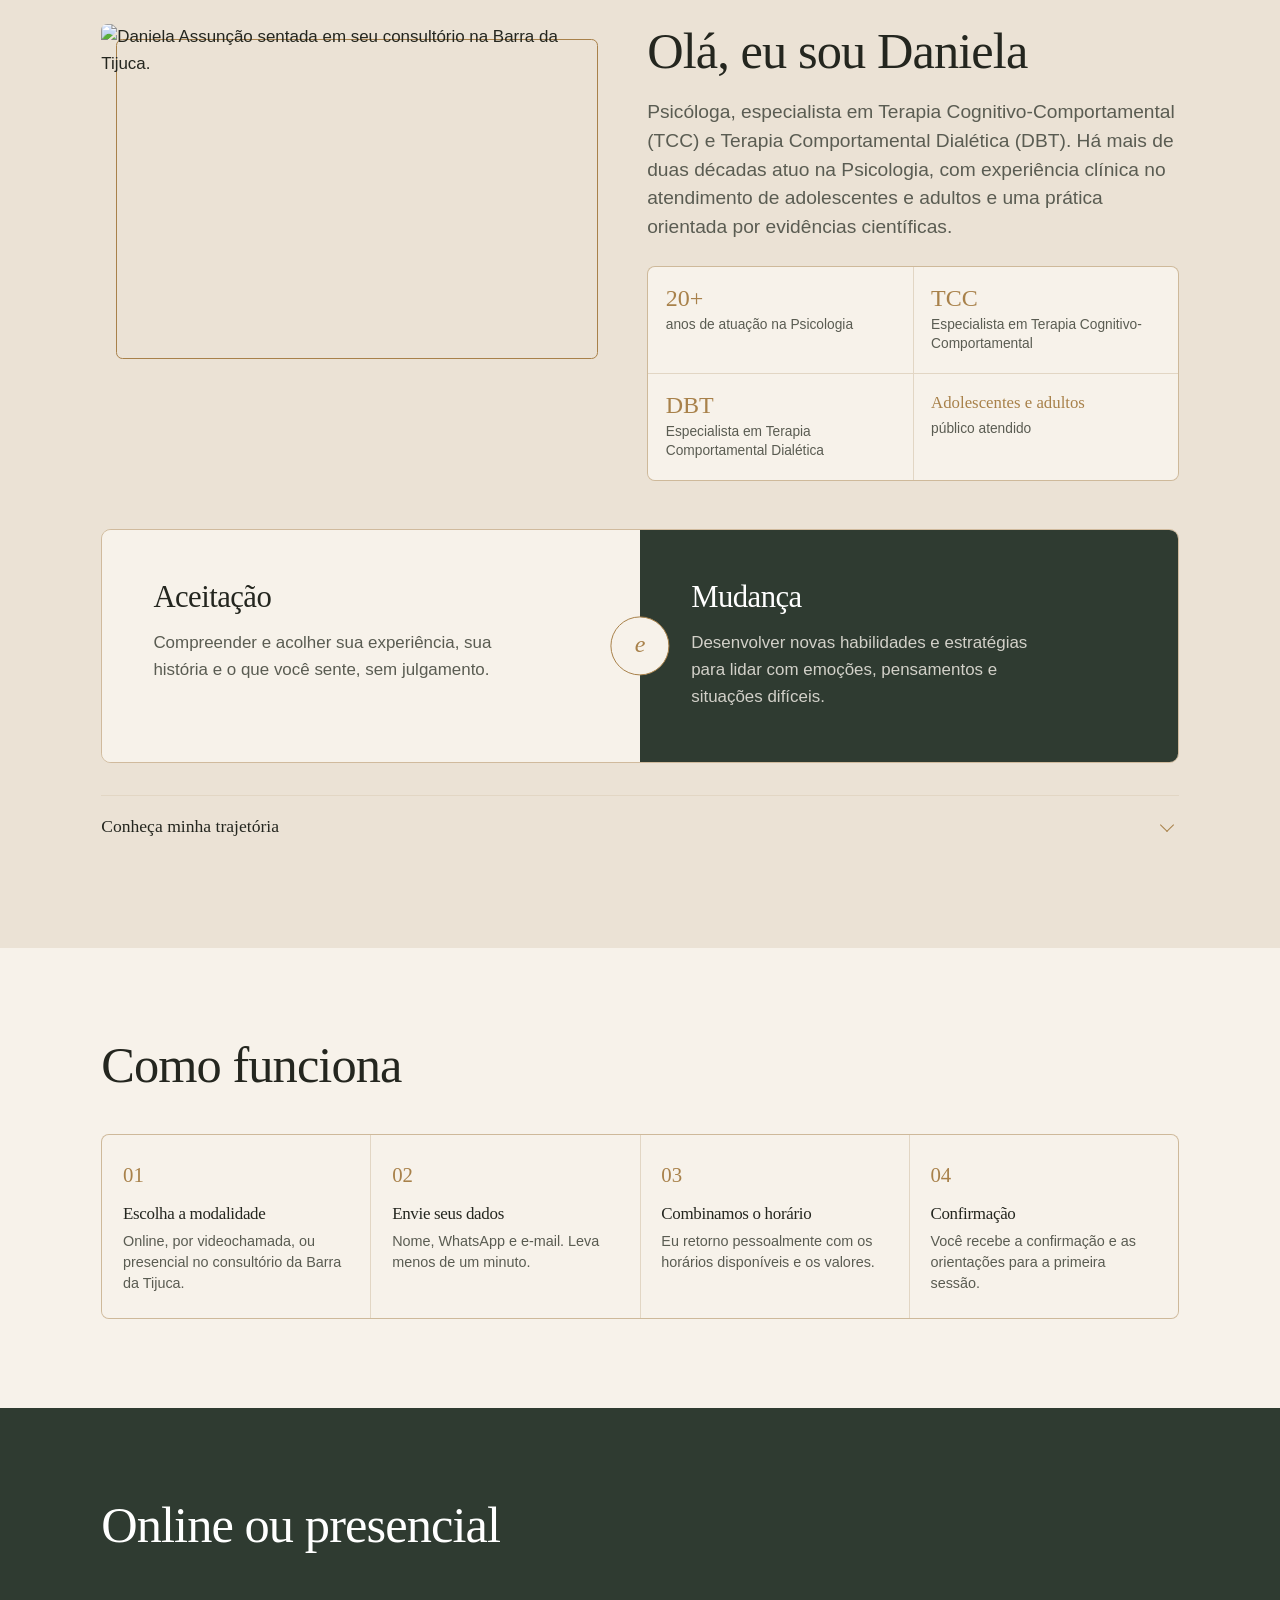
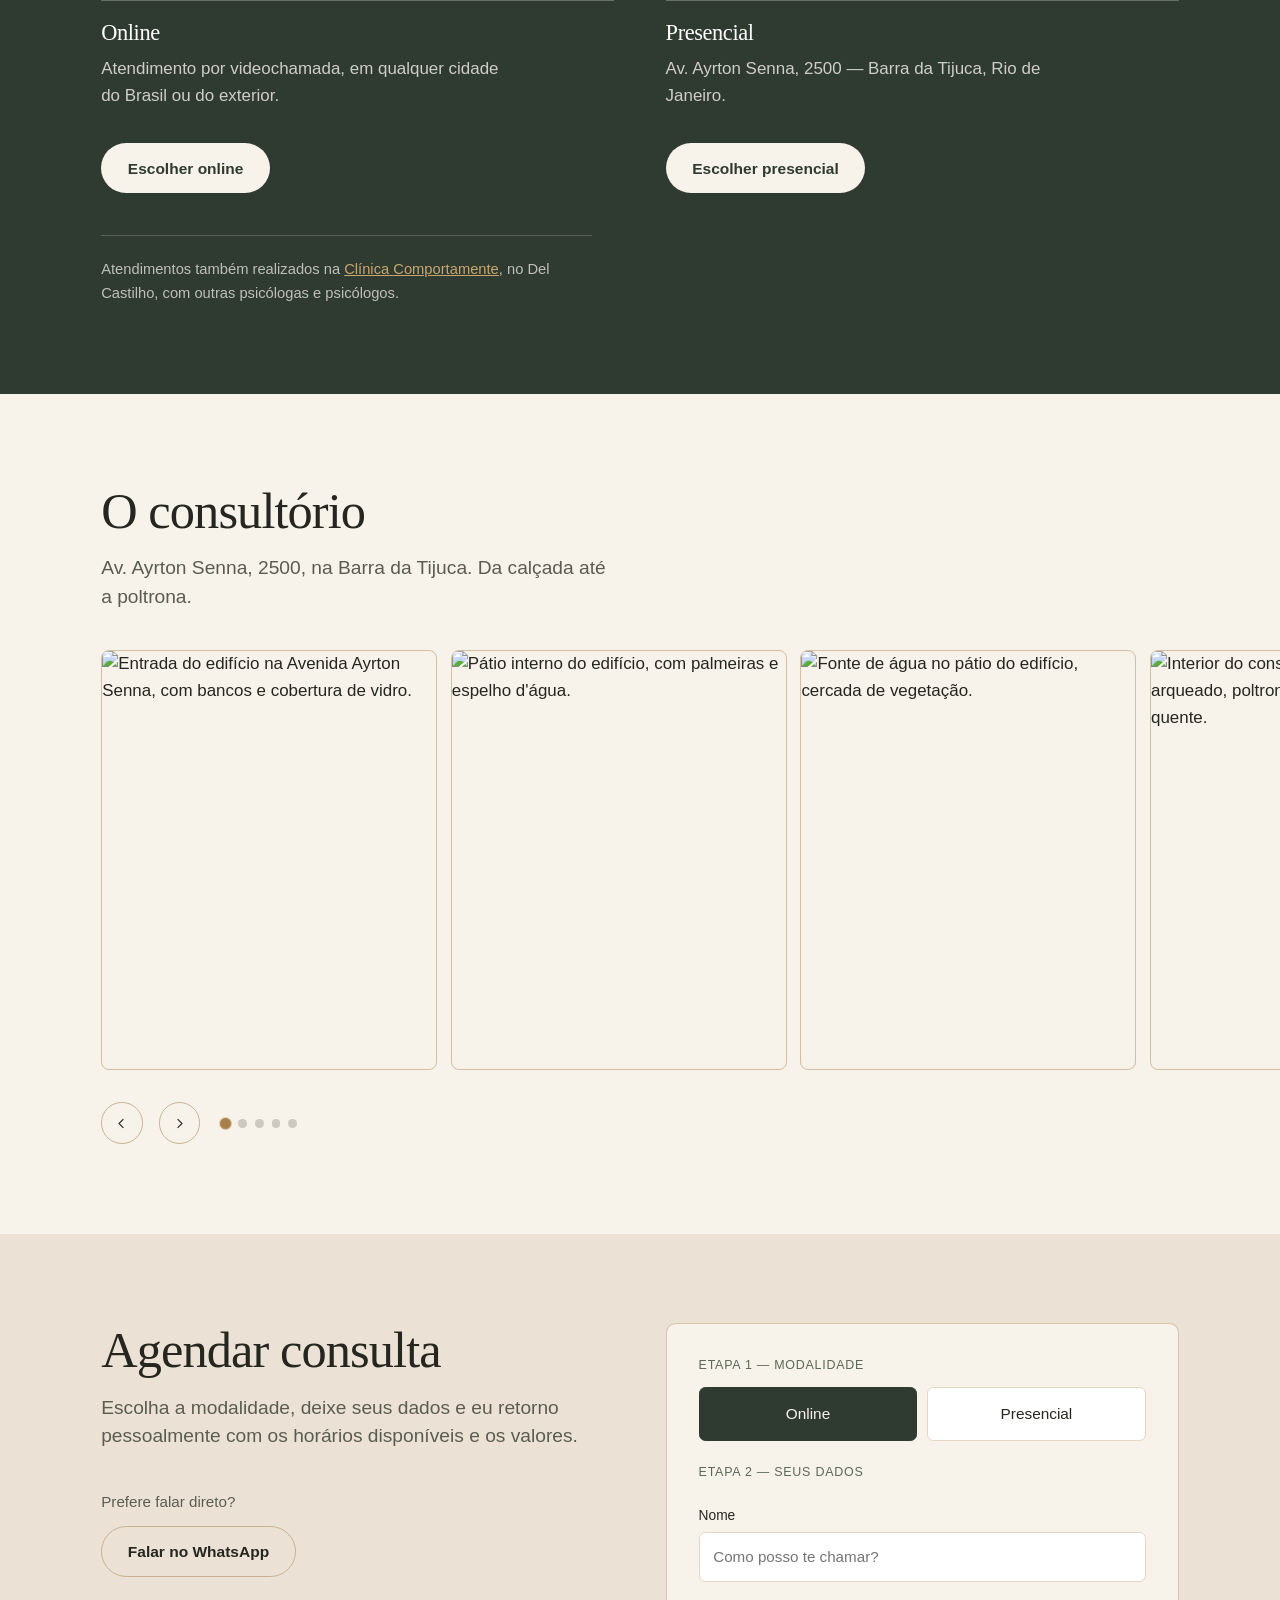
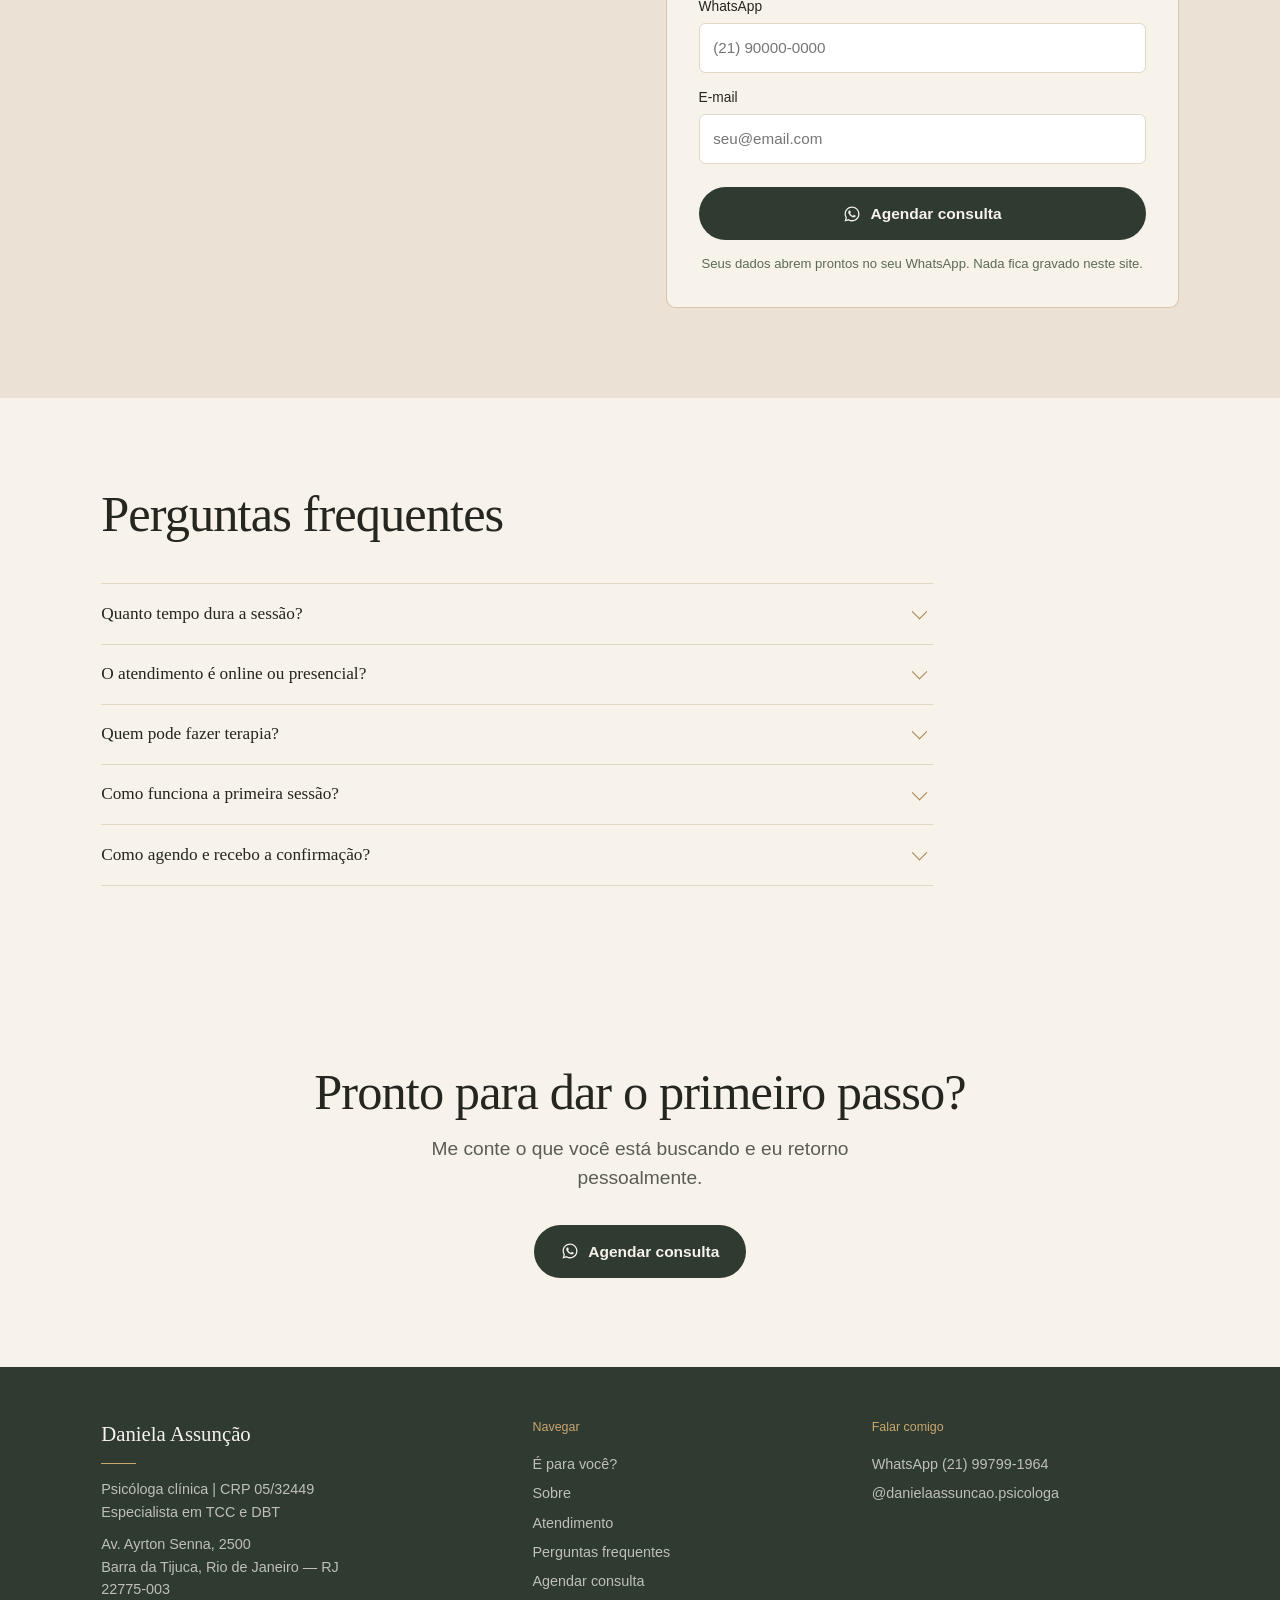
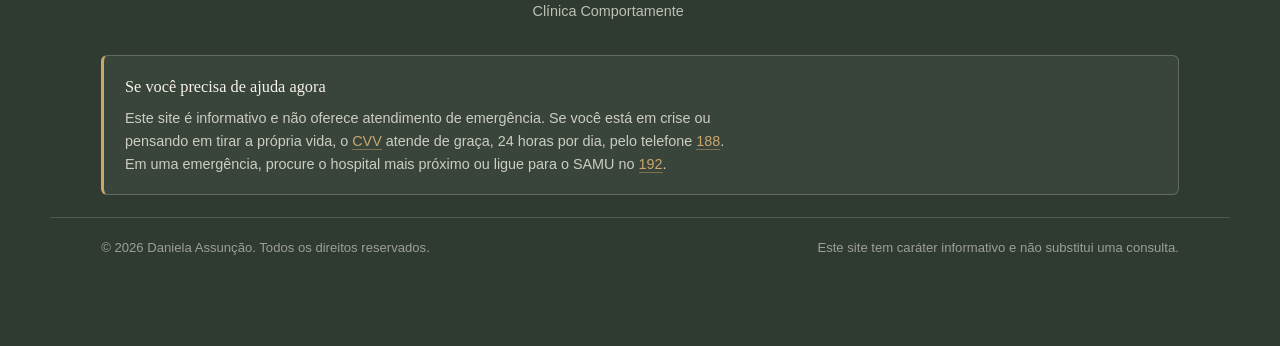
==== commit db07399e: "Rename index (2).html to index.html" ====
--- a/index.html
+++ b/index.html
@@ -14,13 +14,12 @@
 <meta property="og:url" content="https://danielaassuncaopsicologa.com.br/">
 <link rel="icon" href="data:image/svg+xml,<svg xmlns='http://www.w3.org/2000/svg' viewBox='0 0 32 32'><rect width='32' height='32' rx='8' fill='%232F3B31'/><text x='16' y='22' font-family='Georgia,serif' font-size='16' fill='%23F7F2EA' text-anchor='middle'>da</text></svg>">
 
-<link rel="stylesheet" href="css/estilo.css">
+<link rel="stylesheet" href="estilo.css">
 </head>
 <body>
 
 <a class="btn btn--linha pular" href="#conteudo">Ir para o conteúdo</a>
 
-<!-- ================= TOPO ================= -->
 <header class="topo" id="topo">
   <div class="topo__in">
     <a class="marca" href="#topo">
@@ -29,19 +28,12 @@
     </a>
     <nav aria-label="Navegação principal">
       <ul class="menu">
-        <li><a href="#sobre">Sobre mim</a></li>
-        <li><a href="#trabalho">Como trabalho</a></li>
-        <li><a href="#areas">Áreas</a></li>
+        <li><a href="#sobre">Sobre</a></li>
         <li><a href="#atendimento">Atendimento</a></li>
-        <li><a href="clinica.html">Clínica</a></li>
         <li><a href="#duvidas">Dúvidas</a></li>
-        <li><a href="#contato">Contato</a></li>
       </ul>
     </nav>
-    <a class="btn btn--zap" href="https://wa.me/5521997991964?text=Ol%C3%A1%2C%20psic%C3%B3loga%20Daniela%20Assun%C3%A7%C3%A3o%2C%20vim%20atrav%C3%A9s%20do%20seu%20site." target="_blank" rel="noopener">
-      <svg viewBox="0 0 24 24" fill="currentColor" aria-hidden="true"><path d="M12.04 2C6.58 2 2.13 6.45 2.13 11.91c0 1.75.46 3.45 1.32 4.95L2 22l5.25-1.38a9.9 9.9 0 0 0 4.79 1.22h.01c5.46 0 9.91-4.45 9.91-9.91 0-2.65-1.03-5.14-2.9-7.01A9.82 9.82 0 0 0 12.04 2Zm0 18.15h-.01a8.2 8.2 0 0 1-4.19-1.15l-.3-.18-3.12.82.83-3.04-.2-.31a8.19 8.19 0 0 1-1.26-4.38c0-4.54 3.7-8.24 8.25-8.24 2.2 0 4.27.86 5.83 2.42a8.19 8.19 0 0 1 2.41 5.83c0 4.54-3.7 8.23-8.24 8.23Zm4.52-6.16c-.25-.12-1.47-.72-1.69-.81-.23-.08-.39-.12-.56.13-.16.24-.64.8-.79.97-.14.16-.29.18-.54.06-.25-.12-1.05-.39-1.99-1.23-.74-.66-1.23-1.47-1.38-1.72-.14-.25-.01-.38.11-.5.11-.11.25-.29.37-.43.12-.15.16-.25.25-.41.08-.17.04-.31-.02-.43-.06-.12-.56-1.34-.76-1.84-.2-.48-.4-.41-.56-.42h-.47c-.16 0-.43.06-.65.31-.22.25-.85.83-.85 2.03s.87 2.35.99 2.51c.12.16 1.72 2.62 4.16 3.67.58.25 1.03.4 1.39.51.58.19 1.11.16 1.53.1.47-.07 1.47-.6 1.67-1.18.21-.58.21-1.07.15-1.18-.06-.11-.22-.17-.47-.29Z"/></svg>
-      <span>WhatsApp</span>
-    </a>
+    <a class="btn btn--zap" href="#agendamento"><svg viewBox="0 0 24 24" fill="currentColor" aria-hidden="true"><path d="M12.04 2C6.58 2 2.13 6.45 2.13 11.91c0 1.75.46 3.45 1.32 4.95L2 22l5.25-1.38a9.9 9.9 0 0 0 4.79 1.22h.01c5.46 0 9.91-4.45 9.91-9.91 0-2.65-1.03-5.14-2.9-7.01A9.82 9.82 0 0 0 12.04 2Zm0 18.15h-.01a8.2 8.2 0 0 1-4.19-1.15l-.3-.18-3.12.82.83-3.04-.2-.31a8.19 8.19 0 0 1-1.26-4.38c0-4.54 3.7-8.24 8.25-8.24 2.2 0 4.27.86 5.83 2.42a8.19 8.19 0 0 1 2.41 5.83c0 4.54-3.7 8.23-8.24 8.23Zm4.52-6.16c-.25-.12-1.47-.72-1.69-.81-.23-.08-.39-.12-.56.13-.16.24-.64.8-.79.97-.14.16-.29.18-.54.06-.25-.12-1.05-.39-1.99-1.23-.74-.66-1.23-1.47-1.38-1.72-.14-.25-.01-.38.11-.5.11-.11.25-.29.37-.43.12-.15.16-.25.25-.41.08-.17.04-.31-.02-.43-.06-.12-.56-1.34-.76-1.84-.2-.48-.4-.41-.56-.42h-.47c-.16 0-.43.06-.65.31-.22.25-.85.83-.85 2.03s.87 2.35.99 2.51c.12.16 1.72 2.62 4.16 3.67.58.25 1.03.4 1.39.51.58.19 1.11.16 1.53.1.47-.07 1.47-.6 1.67-1.18.21-.58.21-1.07.15-1.18-.06-.11-.22-.17-.47-.29Z"/></svg><span>Agendar consulta</span></a>
   </div>
 </header>
 
@@ -54,17 +46,13 @@
       <h1 class="anim">Psicoterapia baseada em evidências para adolescentes e adultos</h1>
       <p class="hero__sub anim">Um espaço seguro para construir uma vida que valha a pena ser vivida.</p>
       <div class="hero__acoes anim">
-        <a class="btn btn--zap" href="https://wa.me/5521997991964?text=Ol%C3%A1%2C%20psic%C3%B3loga%20Daniela%20Assun%C3%A7%C3%A3o%2C%20vim%20atrav%C3%A9s%20do%20seu%20site." target="_blank" rel="noopener">
-          <svg viewBox="0 0 24 24" fill="currentColor" aria-hidden="true"><path d="M12.04 2C6.58 2 2.13 6.45 2.13 11.91c0 1.75.46 3.45 1.32 4.95L2 22l5.25-1.38a9.9 9.9 0 0 0 4.79 1.22h.01c5.46 0 9.91-4.45 9.91-9.91 0-2.65-1.03-5.14-2.9-7.01A9.82 9.82 0 0 0 12.04 2Zm0 18.15h-.01a8.2 8.2 0 0 1-4.19-1.15l-.3-.18-3.12.82.83-3.04-.2-.31a8.19 8.19 0 0 1-1.26-4.38c0-4.54 3.7-8.24 8.25-8.24 2.2 0 4.27.86 5.83 2.42a8.19 8.19 0 0 1 2.41 5.83c0 4.54-3.7 8.23-8.24 8.23Zm4.52-6.16c-.25-.12-1.47-.72-1.69-.81-.23-.08-.39-.12-.56.13-.16.24-.64.8-.79.97-.14.16-.29.18-.54.06-.25-.12-1.05-.39-1.99-1.23-.74-.66-1.23-1.47-1.38-1.72-.14-.25-.01-.38.11-.5.11-.11.25-.29.37-.43.12-.15.16-.25.25-.41.08-.17.04-.31-.02-.43-.06-.12-.56-1.34-.76-1.84-.2-.48-.4-.41-.56-.42h-.47c-.16 0-.43.06-.65.31-.22.25-.85.83-.85 2.03s.87 2.35.99 2.51c.12.16 1.72 2.62 4.16 3.67.58.25 1.03.4 1.39.51.58.19 1.11.16 1.53.1.47-.07 1.47-.6 1.67-1.18.21-.58.21-1.07.15-1.18-.06-.11-.22-.17-.47-.29Z"/></svg>
-          Agende sua consulta
-        </a>
-        <a class="btn btn--linha" href="#sobre">Conhecer meu trabalho</a>
-      </div>
-      <p class="hero__meta anim">Mais de duas décadas de atuação na Psicologia, com prática em Terapia Cognitivo-Comportamental e Terapia Comportamental Dialética.</p>
+        <a class="btn btn--zap" href="#agendamento"><svg viewBox="0 0 24 24" fill="currentColor" aria-hidden="true"><path d="M12.04 2C6.58 2 2.13 6.45 2.13 11.91c0 1.75.46 3.45 1.32 4.95L2 22l5.25-1.38a9.9 9.9 0 0 0 4.79 1.22h.01c5.46 0 9.91-4.45 9.91-9.91 0-2.65-1.03-5.14-2.9-7.01A9.82 9.82 0 0 0 12.04 2Zm0 18.15h-.01a8.2 8.2 0 0 1-4.19-1.15l-.3-.18-3.12.82.83-3.04-.2-.31a8.19 8.19 0 0 1-1.26-4.38c0-4.54 3.7-8.24 8.25-8.24 2.2 0 4.27.86 5.83 2.42a8.19 8.19 0 0 1 2.41 5.83c0 4.54-3.7 8.23-8.24 8.23Zm4.52-6.16c-.25-.12-1.47-.72-1.69-.81-.23-.08-.39-.12-.56.13-.16.24-.64.8-.79.97-.14.16-.29.18-.54.06-.25-.12-1.05-.39-1.99-1.23-.74-.66-1.23-1.47-1.38-1.72-.14-.25-.01-.38.11-.5.11-.11.25-.29.37-.43.12-.15.16-.25.25-.41.08-.17.04-.31-.02-.43-.06-.12-.56-1.34-.76-1.84-.2-.48-.4-.41-.56-.42h-.47c-.16 0-.43.06-.65.31-.22.25-.85.83-.85 2.03s.87 2.35.99 2.51c.12.16 1.72 2.62 4.16 3.67.58.25 1.03.4 1.39.51.58.19 1.11.16 1.53.1.47-.07 1.47-.6 1.67-1.18.21-.58.21-1.07.15-1.18-.06-.11-.22-.17-.47-.29Z"/></svg>Agendar consulta</a>
+        <a class="btn btn--linha" href="#voce">É para você?</a>
+      </div>
     </div>
 
     <figure class="hero__foto">
-      <img src="img/daniela-retrato.jpg" width="626" height="825" fetchpriority="high" decoding="async"
+      <img src="daniela-retrato.jpg" width="626" height="825" fetchpriority="high" decoding="async"
            alt="Daniela Assunção, psicóloga, sorrindo com a mão apoiada no rosto.">
       <figcaption class="hero__selo">
         <b>Daniela Assunção</b>
@@ -74,181 +62,157 @@
   </div>
 </section>
 
-<!-- faixa -->
 <div class="faixa">
   <div class="faixa__in">
+    <div class="faixa__cel"><b>Psicóloga</b><span>CRP 05/32449</span></div>
     <div class="faixa__cel"><b>TCC</b><span>Terapia Cognitivo-Comportamental</span></div>
     <div class="faixa__cel"><b>DBT</b><span>Terapia Comportamental Dialética</span></div>
-    <div class="faixa__cel"><b>Presencial</b><span>Av. Ayrton Senna, 2500 — Barra da Tijuca</span></div>
-    <div class="faixa__cel"><b>Online</b><span>Por videochamada, de onde você estiver</span></div>
+    <div class="faixa__cel"><b>Online e presencial</b><span>Barra da Tijuca, Rio de Janeiro</span></div>
   </div>
 </div>
 
+<!-- ================= É PARA VOCÊ? ================= -->
+<section class="sec" id="voce">
+  <div class="wrap">
+    <div class="areas__cab">
+      <h2 class="titulo">É para você?</h2>
+      <p class="lead" style="margin-top:1rem">Alguns dos motivos que levam adolescentes e adultos a procurar psicoterapia.</p>
+    </div>
+
+    <ul class="chips">
+        <li class="chip">Dificuldade em lidar com emoções</li>
+        <li class="chip">Problemas de autoestima</li>
+        <li class="chip">Dificuldade nos relacionamentos</li>
+        <li class="chip">Luto ou perdas diversas</li>
+        <li class="chip">Momento de transição de vida</li>
+        <li class="chip">Dificuldades na relação com a alimentação e com o corpo</li>
+        <li class="chip">Traumas, bullying e abusos diversos</li>
+        <li class="chip">Busca por autoconfiança, autoconhecimento ou mudança de padrões</li>
+        <li class="chip">Diagnósticos de transtornos mentais</li>
+    </ul>
+
+    <p class="areas__rot">Áreas de atuação</p>
+    <p class="aviso" style="margin-top:0">Desregulação emocional, transtornos alimentares e obesidade, luto e perdas, cuidados paliativos.</p>
+
+    <div class="areas__pe">
+      <a class="btn btn--zap" href="#agendamento"><svg viewBox="0 0 24 24" fill="currentColor" aria-hidden="true"><path d="M12.04 2C6.58 2 2.13 6.45 2.13 11.91c0 1.75.46 3.45 1.32 4.95L2 22l5.25-1.38a9.9 9.9 0 0 0 4.79 1.22h.01c5.46 0 9.91-4.45 9.91-9.91 0-2.65-1.03-5.14-2.9-7.01A9.82 9.82 0 0 0 12.04 2Zm0 18.15h-.01a8.2 8.2 0 0 1-4.19-1.15l-.3-.18-3.12.82.83-3.04-.2-.31a8.19 8.19 0 0 1-1.26-4.38c0-4.54 3.7-8.24 8.25-8.24 2.2 0 4.27.86 5.83 2.42a8.19 8.19 0 0 1 2.41 5.83c0 4.54-3.7 8.23-8.24 8.23Zm4.52-6.16c-.25-.12-1.47-.72-1.69-.81-.23-.08-.39-.12-.56.13-.16.24-.64.8-.79.97-.14.16-.29.18-.54.06-.25-.12-1.05-.39-1.99-1.23-.74-.66-1.23-1.47-1.38-1.72-.14-.25-.01-.38.11-.5.11-.11.25-.29.37-.43.12-.15.16-.25.25-.41.08-.17.04-.31-.02-.43-.06-.12-.56-1.34-.76-1.84-.2-.48-.4-.41-.56-.42h-.47c-.16 0-.43.06-.65.31-.22.25-.85.83-.85 2.03s.87 2.35.99 2.51c.12.16 1.72 2.62 4.16 3.67.58.25 1.03.4 1.39.51.58.19 1.11.16 1.53.1.47-.07 1.47-.6 1.67-1.18.21-.58.21-1.07.15-1.18-.06-.11-.22-.17-.47-.29Z"/></svg>Agendar consulta</a>
+      <p>Cada pessoa chega à psicoterapia com uma história e objetivos diferentes. O tratamento é construído a partir dessa compreensão.</p>
+    </div>
+  </div>
+</section>
+
 <!-- ================= SOBRE ================= -->
-<section class="sec" id="sobre">
+<section class="sec contato" id="sobre">
   <div class="wrap sobre__grade">
     <div class="sobre__col-f">
       <figure class="sobre__f" style="margin:0">
-        <img src="img/daniela-consultorio.jpg" width="482" height="320" loading="lazy" decoding="async"
+        <img src="daniela-consultorio.jpg" width="482" height="320" loading="lazy" decoding="async"
              alt="Daniela Assunção sentada em seu consultório na Barra da Tijuca.">
       </figure>
-      <ul class="sobre__fatos">
-        <li><span>—</span>Especialista em TCC e em DBT</li>
-        <li><span>—</span>Atendimento a adolescentes e adultos</li>
-        <li><span>—</span>Desregulação emocional, transtornos alimentares e obesidade</li>
-        <li><span>—</span>Luto e cuidados paliativos</li>
-        <li><span>—</span>Autora de livro biográfico sobre amor, dor e ELA</li>
+    </div>
+
+    <div class="sobre__cab">
+      <h2 class="titulo">Olá, eu sou Daniela</h2>
+      <p class="lead" style="margin-top:1rem">Psicóloga, especialista em Terapia Cognitivo-Comportamental (TCC) e Terapia Comportamental Dialética (DBT). Há mais de duas décadas atuo na Psicologia, com experiência clínica no atendimento de adolescentes e adultos e uma prática orientada por evidências científicas.</p>
+    </div>
+
+    <div class="sobre__txt">
+      <ul class="destaques">
+        <li><b>20+</b><span>anos de atuação na Psicologia</span></li>
+        <li><b>TCC</b><span>Especialista em Terapia Cognitivo-Comportamental</span></li>
+        <li><b>DBT</b><span>Especialista em Terapia Comportamental Dialética</span></li>
+        <li class="txt"><b>Adolescentes e adultos</b><span>público atendido</span></li>
       </ul>
-    </div>
-
-    <div class="sobre__cab">
-      <h2 class="titulo">Sou Daniela Assunção</h2>
-      <p class="lead">Psicóloga, especialista em Terapia Cognitivo-Comportamental (TCC) e Terapia Comportamental Dialética (DBT). Há mais de duas décadas atuo na Psicologia, com experiência clínica no atendimento de adolescentes e adultos e uma prática orientada por evidências científicas.</p>
-    </div>
-
-    <div class="sobre__txt">
-      <div class="livro">
-        <svg class="livro__ic" viewBox="0 0 24 24" fill="none" stroke="currentColor" stroke-width="1.2" aria-hidden="true"><path d="M4 4.5A2.5 2.5 0 0 1 6.5 2H20v17.5H6.5A2.5 2.5 0 0 0 4 22V4.5Z"/><path d="M4 19.5A2.5 2.5 0 0 1 6.5 17H20"/></svg>
-        <div>
-          <h3>Eu, Ele e ELA</h3>
-          <p>Uma história real de amor e dor com a Esclerose Lateral Amiotrófica em nossa vida. Uma obra biográfica que nasceu de uma experiência profundamente transformadora e atravessa temas como amor, adoecimento, luto e finitude.</p>
-          <a class="livro__link" href="https://www.amazon.com.br/dp/B0FS39FN5T" target="_blank" rel="noopener">
-            Ler na Amazon
-            <svg viewBox="0 0 24 24" fill="none" stroke="currentColor" stroke-width="1.5" aria-hidden="true"><path d="M7 17 17 7M9 7h8v8"/></svg>
-          </a>
+
+    </div>
+  </div>
+
+  <div class="wrap sobre__extra">
+      <div class="dial__par" style="margin-top:2rem">
+      <div class="dial__lado dial__lado--a">
+        <h3>Aceitação</h3>
+        <p>Compreender e acolher sua experiência, sua história e o que você sente, sem julgamento.</p>
+      </div>
+      <div class="dial__lado dial__lado--m">
+        <h3>Mudança</h3>
+        <p>Desenvolver novas habilidades e estratégias para lidar com emoções, pensamentos e situações difíceis.</p>
+      </div>
+      <div class="dial__e" aria-hidden="true">e</div>
+    </div>
+
+    <details class="traj">
+      <summary>Conheça minha trajetória</summary>
+      <div class="traj__corpo">
+        <p>Mas, antes de tudo isso, sou Daniela. Nasci em Brasília, mas sou carioca de coração. Moro no Rio de Janeiro, sou casada, mãe e apaixonada pela minha família. Gosto de viajar, conhecer novos lugares, estar em contato com a natureza, aproveitar um bom café, assistir a filmes e valorizar os pequenos momentos da vida.</p>
+        <p>Minha trajetória profissional começou na área de Recursos Humanos, desenvolvendo pessoas e equipes. Foi essa experiência que despertou meu interesse pelo comportamento humano e me mostrou que meu lugar era na psicologia clínica.</p>
+        <p>Minha primeira paixão clínica foram os transtornos alimentares e a obesidade. Ao acompanhar esses pacientes, percebi que o sofrimento frequentemente ia muito além da relação com a comida. Essa descoberta despertou meu interesse pela DBT e pelo trabalho com pessoas que vivem intensa desregulação emocional, área que hoje representa meu principal foco de atuação.</p>
+        <p>Também tenho um interesse especial pelos cuidados paliativos. A experiência com a finitude e o luto transformou minha forma de compreender o sofrimento humano e fortaleceu minha convicção de que, mesmo diante das maiores dificuldades, é possível reconstruir uma vida com mais significado.</p>
+        <p>Meu trabalho integra a TCC e a DBT, abordagens baseadas em evidências que me permitem compreender, junto com cada pessoa, os padrões que mantêm seu sofrimento e desenvolver novas formas de lidar com pensamentos, emoções e comportamentos.</p>
+
+        <div class="livro">
+          <svg class="livro__ic" viewBox="0 0 24 24" fill="none" stroke="currentColor" stroke-width="1.2" aria-hidden="true"><path d="M4 4.5A2.5 2.5 0 0 1 6.5 2H20v17.5H6.5A2.5 2.5 0 0 0 4 22V4.5Z"/><path d="M4 19.5A2.5 2.5 0 0 1 6.5 17H20"/></svg>
+          <div>
+            <h3>Eu, Ele e ELA</h3>
+            <p>Uma história real de amor e dor com a Esclerose Lateral Amiotrófica em nossa vida. Uma obra biográfica que nasceu de uma experiência profundamente transformadora e atravessa temas como amor, adoecimento, luto e finitude.</p>
+            <a class="livro__link" href="https://www.amazon.com.br/dp/B0FS39FN5T" target="_blank" rel="noopener">
+              Ler na Amazon
+              <svg viewBox="0 0 24 24" fill="none" stroke="currentColor" stroke-width="1.5" aria-hidden="true"><path d="M7 17 17 7M9 7h8v8"/></svg>
+            </a>
+          </div>
         </div>
       </div>
-
-      <p class="cit">Mas, antes de tudo isso, sou Daniela.</p>
-
-      <p>Nasci em Brasília, mas sou carioca de coração. Moro no Rio de Janeiro, sou casada, mãe e apaixonada pela minha família. Gosto de viajar, conhecer novos lugares, estar em contato com a natureza, aproveitar um bom café, assistir a filmes e valorizar os pequenos momentos da vida.</p>
-
-      <p>Minha trajetória profissional começou na área de Recursos Humanos, desenvolvendo pessoas e equipes. Foi essa experiência que despertou meu interesse pelo comportamento humano e me mostrou que meu lugar era na psicologia clínica.</p>
-
-      <p>Minha primeira paixão clínica foram os transtornos alimentares e a obesidade. Ao acompanhar esses pacientes, percebi que o sofrimento frequentemente ia muito além da relação com a comida. Essa descoberta despertou meu interesse pela DBT e pelo trabalho com pessoas que vivem intensa desregulação emocional, área que hoje representa meu principal foco de atuação.</p>
-
-      <p>Também tenho um interesse especial pelos cuidados paliativos. A experiência com a finitude e o luto transformou minha forma de compreender o sofrimento humano e fortaleceu minha convicção de que, mesmo diante das maiores dificuldades, é possível reconstruir uma vida com mais significado.</p>
-
-      <p>Hoje não me imagino fazendo outra coisa. Meu compromisso é oferecer um espaço seguro, acolhedor e baseado em ciência para ajudar cada pessoa a desenvolver novas habilidades e construir uma vida que valha a pena ser vivida.</p>
-    </div>
-  </div>
-</section>
-
-<!-- ================= PAINEL DIALÉTICO ================= -->
-<section class="sec dial" id="trabalho">
-  <div class="dial__cab">
-    <h2 class="titulo">Como eu trabalho</h2>
-    <p class="lead" style="margin-top:1.2rem">Meu trabalho integra a Terapia Cognitivo-Comportamental (TCC) e a Terapia Comportamental Dialética (DBT), abordagens baseadas em evidências que me permitem compreender, junto com cada pessoa, os padrões que mantêm seu sofrimento e desenvolver novas formas de lidar com pensamentos, emoções e comportamentos.</p>
-  </div>
-
-  <div class="dial__par">
-    <div class="dial__lado dial__lado--a">
-      <h3>Aceitação</h3>
-      <p>Compreender e acolher sua experiência, sua história e o que você sente, sem julgamento. A partir dessa compreensão, identificamos pensamentos, emoções e padrões de comportamento que podem estar contribuindo para o sofrimento.</p>
-    </div>
-    <div class="dial__lado dial__lado--m">
-      <h3>Mudança</h3>
-      <p>Transformar essa compreensão em ação, desenvolvendo novas habilidades e estratégias para lidar com emoções, pensamentos, relacionamentos e situações difíceis de forma mais funcional.</p>
-    </div>
-    <div class="dial__e" aria-hidden="true">e</div>
-  </div>
-
-  <p class="dial__nota"><span>Não é uma coisa ou outra: as duas caminham lado a lado, sessão a sessão, no ritmo de cada pessoa. A psicoterapia é um processo em que a psicóloga colhe, acolhe, compreende e trabalha as queixas do cliente por meio de técnicas reconhecidas pela ciência, pela prática e pela ética profissional.</span></p>
-</section>
-
-<!-- ================= ÁREAS ================= -->
-<section class="sec" id="areas" style="padding-bottom:clamp(3rem,6vw,5rem)">
+    </details>
+  </div>
+</section>
+
+<!-- ================= COMO FUNCIONA ================= -->
+<section class="sec" id="como">
   <div class="wrap">
-    <div class="areas__cab">
-      <h2 class="titulo">Áreas em que atendo</h2>
-      <p class="lead" style="margin-top:1.2rem">Atendimento psicológico para adolescentes e adultos, presencialmente no Rio de Janeiro ou online, com uma prática baseada em Terapia Cognitivo-Comportamental (TCC) e Terapia Comportamental Dialética (DBT).</p>
-    </div>
-
-    <p class="areas__rot">Quem eu atendo</p>
-    <div class="areas__grade areas__grade--dois">
-      <article class="area">
-        <h3>Adolescentes</h3>
-        <p>Um espaço próprio para quem está atravessando mudanças e ainda está aprendendo a nomear o que sente.</p>
-      </article>
-      <article class="area">
-        <h3>Adultos</h3>
-        <p>Acompanhamento individual para sofrimento emocional, transições de vida e mudança de padrões.</p>
-      </article>
-    </div>
-
-    <p class="areas__rot">Áreas de atuação</p>
-    <div class="areas__grade">
-      <article class="area">
-        <h3>Desregulação emocional</h3>
-        <p>Meu principal foco de atuação: desenvolver habilidades para lidar com emoções muito intensas.</p>
-      </article>
-      <article class="area">
-        <h3>Transtornos alimentares e obesidade</h3>
-        <p>Minha primeira paixão clínica, onde o sofrimento quase sempre vai além da relação com a comida.</p>
-      </article>
-      <article class="area">
-        <h3>Luto e perdas</h3>
-        <p>Espaço para atravessar a perda no seu próprio tempo, sem pressa de voltar ao normal.</p>
-      </article>
-      <article class="area">
-        <h3>Cuidados paliativos</h3>
-        <p>Acompanhamento diante da finitude, para a pessoa adoecida e para quem cuida dela.</p>
-      </article>
-    </div>
-
-    <div class="areas__pe">
-      <a class="btn btn--zap" href="https://wa.me/5521997991964?text=Ol%C3%A1%2C%20psic%C3%B3loga%20Daniela%20Assun%C3%A7%C3%A3o%2C%20vim%20atrav%C3%A9s%20do%20seu%20site." target="_blank" rel="noopener">
-        <svg viewBox="0 0 24 24" fill="currentColor" aria-hidden="true"><path d="M12.04 2C6.58 2 2.13 6.45 2.13 11.91c0 1.75.46 3.45 1.32 4.95L2 22l5.25-1.38a9.9 9.9 0 0 0 4.79 1.22h.01c5.46 0 9.91-4.45 9.91-9.91 0-2.65-1.03-5.14-2.9-7.01A9.82 9.82 0 0 0 12.04 2Zm0 18.15h-.01a8.2 8.2 0 0 1-4.19-1.15l-.3-.18-3.12.82.83-3.04-.2-.31a8.19 8.19 0 0 1-1.26-4.38c0-4.54 3.7-8.24 8.25-8.24 2.2 0 4.27.86 5.83 2.42a8.19 8.19 0 0 1 2.41 5.83c0 4.54-3.7 8.23-8.24 8.23Zm4.52-6.16c-.25-.12-1.47-.72-1.69-.81-.23-.08-.39-.12-.56.13-.16.24-.64.8-.79.97-.14.16-.29.18-.54.06-.25-.12-1.05-.39-1.99-1.23-.74-.66-1.23-1.47-1.38-1.72-.14-.25-.01-.38.11-.5.11-.11.25-.29.37-.43.12-.15.16-.25.25-.41.08-.17.04-.31-.02-.43-.06-.12-.56-1.34-.76-1.84-.2-.48-.4-.41-.56-.42h-.47c-.16 0-.43.06-.65.31-.22.25-.85.83-.85 2.03s.87 2.35.99 2.51c.12.16 1.72 2.62 4.16 3.67.58.25 1.03.4 1.39.51.58.19 1.11.16 1.53.1.47-.07 1.47-.6 1.67-1.18.21-.58.21-1.07.15-1.18-.06-.11-.22-.17-.47-.29Z"/></svg>
-        Agende sua consulta
-      </a>
-      <p>Não sabe em qual dessas o seu caso se encaixa? Me escreva e conversamos sobre isso.</p>
-    </div>
-  </div>
-</section>
-
-<!-- ================= QUANDO PROCURAR ================= -->
-<section class="sec">
-  <div class="wrap duas">
-    <div>
-      <h2 class="titulo">Quando procurar<br>um psicólogo</h2>
-      <p class="lead" style="margin-top:1.3rem">A psicoterapia não é somente para quem tem o diagnóstico de um transtorno mental. Ela também serve para promover bem-estar e ajudar você a usar melhor os seus próprios recursos.</p>
-    </div>
-    <div>
-      <ul class="lista">
-        <li>Dificuldade em lidar com emoções</li>
-        <li>Luto ou perdas diversas</li>
-        <li>Traumas, bullying e abusos diversos</li>
-        <li>Dificuldade nos relacionamentos</li>
-        <li>Momento de transição de vida</li>
-        <li>Busca por autoconfiança, autoconhecimento ou mudança de padrões</li>
-        <li>Problemas de autoestima</li>
-        <li>Diagnósticos de transtornos mentais</li>
-        <li>Dificuldades na relação com a alimentação e com o corpo</li>
-      </ul>
-      <p class="aviso">Cada pessoa chega à psicoterapia com uma história, necessidades e objetivos diferentes. O tratamento é construído a partir dessa compreensão, respeitando as particularidades de cada caso.</p>
-    </div>
-  </div>
-</section>
-
-<!-- ================= ATENDIMENTO ================= -->
+    <h2 class="titulo">Como funciona</h2>
+    <ol class="passos">
+      <li class="passo">
+        <span class="passo__n">01</span>
+        <h3>Escolha a modalidade</h3>
+        <p>Online, por videochamada, ou presencial no consultório da Barra da Tijuca.</p>
+      </li>
+      <li class="passo">
+        <span class="passo__n">02</span>
+        <h3>Envie seus dados</h3>
+        <p>Nome, WhatsApp e e-mail. Leva menos de um minuto.</p>
+      </li>
+      <li class="passo">
+        <span class="passo__n">03</span>
+        <h3>Combinamos o horário</h3>
+        <p>Eu retorno pessoalmente com os horários disponíveis e os valores.</p>
+      </li>
+      <li class="passo">
+        <span class="passo__n">04</span>
+        <h3>Confirmação</h3>
+        <p>Você recebe a confirmação e as orientações para a primeira sessão.</p>
+      </li>
+    </ol>
+  </div>
+</section>
+
+<!-- ================= MODALIDADES ================= -->
 <section class="sec atd" id="atendimento">
   <div class="wrap">
-    <h2 class="titulo">Presencial ou online</h2>
-    <p class="lead" style="margin-top:1.2rem">Não existe uma modalidade melhor: vai depender de cada caso. Algumas pessoas se sentem mais à vontade para compartilhar o que sentem presencialmente; outras se expressam melhor pelo meio digital.</p>
+    <h2 class="titulo">Online ou presencial</h2>
 
     <div class="atd__grade">
       <div class="modo">
-        <h3>No consultório</h3>
-        <p>O encontro acontece em um espaço físico reservado, na Barra da Tijuca. Costuma ser a escolha de quem prefere um profissional perto de onde mora, estuda ou trabalha.</p>
-        <p class="modo__det">Av. Ayrton Senna, 2500 — Barra da Tijuca, Rio de Janeiro</p>
+        <h3>Online</h3>
+        <p>Atendimento por videochamada, em qualquer cidade do Brasil ou do exterior.</p>
+        <a class="btn btn--claro modo__btn" href="#agendamento" data-modalidade="Online, por videochamada">Escolher online</a>
       </div>
       <div class="modo">
-        <h3>Por videochamada</h3>
-        <p>O atendimento acontece por videochamada, oferecendo maior flexibilidade e permitindo que a psicoterapia faça parte da rotina independentemente da localização.</p>
-        <p class="modo__det">Atendimento em qualquer cidade do Brasil ou do exterior</p>
-      </div>
-    </div>
-
+        <h3>Presencial</h3>
+        <p>Av. Ayrton Senna, 2500 — Barra da Tijuca, Rio de Janeiro.</p>
+        <a class="btn btn--claro modo__btn" href="#agendamento" data-modalidade="Presencial, na Barra da Tijuca">Escolher presencial</a>
+      </div>
+    </div>
+
+    <p class="atd__nota">Atendimentos também realizados na <a href="clinica.html">Clínica Comportamente</a>, no Del Castilho, com outras psicólogas e psicólogos.</p>
   </div>
 </section>
 
@@ -257,26 +221,16 @@
   <div class="wrap">
     <div class="cons__cab">
       <h2 class="titulo" id="cons-tit">O consultório</h2>
-      <p class="lead" style="margin-top:1.1rem">O consultório fica na Av. Ayrton Senna, 2500, na Barra da Tijuca, Rio de Janeiro. Um espaço reservado e acolhedor para os atendimentos presenciais.</p>
+      <p class="lead" style="margin-top:1rem">Av. Ayrton Senna, 2500, na Barra da Tijuca. Da calçada até a poltrona.</p>
     </div>
   </div>
 
   <ul class="cons__pista" id="cons-pista" tabindex="0" aria-label="Fotos do consultório">
-    <li class="cons__item"><figure style="margin:0">
-      <img src="img/predio-entrada.jpg" width="560" height="700" loading="lazy" decoding="async" alt="Entrada do edifício na Avenida Ayrton Senna, com bancos e cobertura de vidro.">
-    </figure></li>
-    <li class="cons__item"><figure style="margin:0">
-      <img src="img/predio-patio.jpg" width="560" height="700" loading="lazy" decoding="async" alt="Pátio interno do edifício, com palmeiras e espelho d'água.">
-    </figure></li>
-    <li class="cons__item"><figure style="margin:0">
-      <img src="img/predio-fonte.jpg" width="560" height="700" loading="lazy" decoding="async" alt="Fonte de água no pátio do edifício, cercada de vegetação.">
-    </figure></li>
-    <li class="cons__item"><figure style="margin:0">
-      <img src="img/consultorio-sala.jpg" width="560" height="700" loading="lazy" decoding="async" alt="Interior do consultório, com espelho arqueado, poltronas e iluminação em tom quente.">
-    </figure></li>
-    <li class="cons__item"><figure style="margin:0">
-      <img src="img/consultorio-lavabo.jpg" width="560" height="700" loading="lazy" decoding="async" alt="Lavabo do consultório, com bancada de madeira, cuba branca e espelho iluminado.">
-    </figure></li>
+    <li class="cons__item"><img src="predio-entrada.jpg" width="560" height="700" loading="lazy" decoding="async" alt="Entrada do edifício na Avenida Ayrton Senna, com bancos e cobertura de vidro."></li>
+    <li class="cons__item"><img src="predio-patio.jpg" width="560" height="700" loading="lazy" decoding="async" alt="Pátio interno do edifício, com palmeiras e espelho d'água."></li>
+    <li class="cons__item"><img src="predio-fonte.jpg" width="560" height="700" loading="lazy" decoding="async" alt="Fonte de água no pátio do edifício, cercada de vegetação."></li>
+    <li class="cons__item"><img src="consultorio-sala.jpg" width="560" height="700" loading="lazy" decoding="async" alt="Interior do consultório, com espelho arqueado, poltronas e iluminação em tom quente."></li>
+    <li class="cons__item"><img src="consultorio-lavabo.jpg" width="560" height="700" loading="lazy" decoding="async" alt="Lavabo do consultório, com bancada de madeira, cuba branca e espelho iluminado."></li>
   </ul>
 
   <div class="wrap">
@@ -292,29 +246,48 @@
   </div>
 </section>
 
-<!-- ================= CLÍNICA COMPORTAMENTE ================= -->
-<section class="sec contato" id="clinica" aria-labelledby="clin-tit">
-  <div class="wrap duas">
+<!-- ================= AGENDAMENTO ================= -->
+<!-- ⚠️ Etapas de horário e pagamento dependem de ferramenta externa (agenda + gateway).
+     Quando houver, o bloco do calendário entra logo abaixo da ETAPA 1 e o botão final
+     passa a levar ao checkout. Nada aqui simula pagamento. -->
+<section class="sec contato" id="agendamento" aria-labelledby="ag-tit">
+  <div class="wrap ag__grade">
     <div>
-      <p class="areas__rot" style="margin-top:0">Minha clínica</p>
-      <h2 class="titulo" id="clin-tit">Clínica<br>Comportamente</h2>
-      <p class="lead" style="margin-top:1.2rem">Além do consultório na Barra da Tijuca, atendo na Clínica Comportamente, no Del Castilho. A equipe é formada por outras psicólogas e psicólogos qualificados, o que amplia as opções de horário, de abordagem e de tipo de atendimento.</p>
-      <a class="btn btn--zap ct__btn" href="clinica.html">
-        Conhecer a Clínica Comportamente
-        <svg viewBox="0 0 24 24" fill="none" stroke="currentColor" stroke-width="1.8" aria-hidden="true"><path d="m9 5 7 7-7 7"/></svg>
-      </a>
-    </div>
-    <div>
-      <p class="areas__rot" style="margin-top:0">Atendimentos na clínica</p>
-      <ul class="lista">
-        <li>Psicoterapia infantil</li>
-        <li>Psicoterapia para adolescentes</li>
-        <li>Psicoterapia para adultos</li>
-        <li>Psicoterapia para casais</li>
-        <li>Psicoterapia familiar</li>
-        <li>Orientação parental</li>
-      </ul>
-      <p class="aviso">Estrada Adhemar Bebiano, 1695 — Loja B<br>Del Castilho, Rio de Janeiro — RJ<br>WhatsApp <a href="tel:+5521983012238" style="color:inherit">(21) 98301-2238</a></p>
+      <h2 class="titulo" id="ag-tit">Agendar consulta</h2>
+      <p class="lead" style="margin-top:1rem">Escolha a modalidade, deixe seus dados e eu retorno pessoalmente com os horários disponíveis e os valores.</p>
+      <p class="aviso">Prefere falar direto?<br>
+        <a class="btn btn--linha ag__alt" href="https://wa.me/5521997991964?text=Ol%C3%A1%2C%20psic%C3%B3loga%20Daniela%20Assun%C3%A7%C3%A3o%2C%20vim%20atrav%C3%A9s%20do%20seu%20site." target="_blank" rel="noopener">Falar no WhatsApp</a>
+      </p>
+    </div>
+
+    <div class="ag__caixa">
+      <p class="ag__etapa">Etapa 1 — Modalidade</p>
+      <div class="ag__opcoes" role="radiogroup" aria-label="Modalidade do atendimento">
+        <button class="ag__op" type="button" role="radio" aria-checked="true" data-valor="Online, por videochamada">Online</button>
+        <button class="ag__op" type="button" role="radio" aria-checked="false" data-valor="Presencial, na Barra da Tijuca">Presencial</button>
+      </div>
+
+      <p class="ag__etapa">Etapa 2 — Seus dados</p>
+      <div class="campo">
+        <label for="ag-nome">Nome</label>
+        <input id="ag-nome" type="text" autocomplete="name" placeholder="Como posso te chamar?">
+      </div>
+      <div class="campo">
+        <label for="ag-zap">WhatsApp</label>
+        <input id="ag-zap" type="tel" inputmode="tel" autocomplete="tel" placeholder="(21) 90000-0000">
+      </div>
+      <div class="campo">
+        <label for="ag-mail">E-mail</label>
+        <input id="ag-mail" type="email" autocomplete="email" placeholder="seu@email.com">
+      </div>
+
+      <p class="ag__erro" id="ag-erro" role="alert" hidden></p>
+
+      <button class="btn btn--zap ag__enviar" type="button" id="ag-enviar">
+        <svg viewBox="0 0 24 24" fill="currentColor" aria-hidden="true"><path d="M12.04 2C6.58 2 2.13 6.45 2.13 11.91c0 1.75.46 3.45 1.32 4.95L2 22l5.25-1.38a9.9 9.9 0 0 0 4.79 1.22h.01c5.46 0 9.91-4.45 9.91-9.91 0-2.65-1.03-5.14-2.9-7.01A9.82 9.82 0 0 0 12.04 2Zm0 18.15h-.01a8.2 8.2 0 0 1-4.19-1.15l-.3-.18-3.12.82.83-3.04-.2-.31a8.19 8.19 0 0 1-1.26-4.38c0-4.54 3.7-8.24 8.25-8.24 2.2 0 4.27.86 5.83 2.42a8.19 8.19 0 0 1 2.41 5.83c0 4.54-3.7 8.23-8.24 8.23Zm4.52-6.16c-.25-.12-1.47-.72-1.69-.81-.23-.08-.39-.12-.56.13-.16.24-.64.8-.79.97-.14.16-.29.18-.54.06-.25-.12-1.05-.39-1.99-1.23-.74-.66-1.23-1.47-1.38-1.72-.14-.25-.01-.38.11-.5.11-.11.25-.29.37-.43.12-.15.16-.25.25-.41.08-.17.04-.31-.02-.43-.06-.12-.56-1.34-.76-1.84-.2-.48-.4-.41-.56-.42h-.47c-.16 0-.43.06-.65.31-.22.25-.85.83-.85 2.03s.87 2.35.99 2.51c.12.16 1.72 2.62 4.16 3.67.58.25 1.03.4 1.39.51.58.19 1.11.16 1.53.1.47-.07 1.47-.6 1.67-1.18.21-.58.21-1.07.15-1.18-.06-.11-.22-.17-.47-.29Z"/></svg>
+        Agendar consulta
+      </button>
+      <p class="form__obs">Seus dados abrem prontos no seu WhatsApp. Nada fica gravado neste site.</p>
     </div>
   </div>
 </section>
@@ -323,45 +296,42 @@
 <section class="sec" id="duvidas">
   <div class="wrap">
     <h2 class="titulo">Perguntas frequentes</h2>
-    <div class="faq" style="margin-top:clamp(2rem,4vw,3rem)">
+    <div class="faq" style="margin-top:clamp(1.6rem,3.5vw,2.6rem)">
 
       <details>
-        <summary>O que é psicoterapia?</summary>
-        <div class="faq__corpo">
-          <p>A psicoterapia (ou terapia, como as pessoas chamam popularmente) é uma prática profissional realizada por psicólogos, também chamados de terapeutas ou psicoterapeutas. Trata-se de um processo no qual o psicólogo colhe, acolhe, compreende e trabalha as queixas do cliente, realizando intervenções por meio de técnicas reconhecidas pela ciência, pela prática e pela ética profissional.</p>
-          <p>O objetivo é promover a saúde mental e ajudar as pessoas a enfrentarem seus conflitos e sofrimentos. Não é somente para quem tem o diagnóstico de transtornos mentais: também serve para promover um estado de bem-estar, no qual a pessoa consegue utilizar seus potenciais e lidar de modo mais efetivo com a própria vida.</p>
-          <p>A psicoterapia é para todas as idades — crianças, adolescentes, adultos e idosos. Pode ser individual, em grupo, com casal ou com a família, dependendo de cada caso e do objetivo do tratamento, na modalidade online ou presencial.</p>
-        </div>
-      </details>
-
-      <details>
-        <summary>Como funcionam as sessões?</summary>
+        <summary>Quanto tempo dura a sessão?</summary>
         <div class="faq__corpo">
           <p>Uma sessão de psicoterapia individual dura 50 minutos e é realizada geralmente uma vez por semana, podendo ser mais frequente no início e menos frequente depois de um tempo.</p>
         </div>
       </details>
 
       <details>
-        <summary>Qual é a diferença entre o atendimento presencial e o online?</summary>
+        <summary>O atendimento é online ou presencial?</summary>
         <div class="faq__corpo">
-          <p>O atendimento presencial acontece no consultório, onde o cliente se encontra com a psicóloga em um espaço físico. Nesse caso, a busca costuma ser por proximidade de onde a pessoa mora, estuda ou trabalha.</p>
-          <p>O atendimento online acontece por videochamada, em plataforma digital de preferência. O cliente pode escolher a profissional com base nas suas preferências e necessidades, independentemente da localização geográfica, com mais flexibilidade de horário e de lugar.</p>
-          <p>Não existe melhor modalidade: vai depender de cada caso. Alguns clientes se sentem mais à vontade para compartilhar seus sentimentos e emoções presencialmente, outros se expressam melhor por meio digital.</p>
+          <p>Os dois. O presencial acontece no consultório, na Av. Ayrton Senna, 2500, na Barra da Tijuca. O online acontece por videochamada, em plataforma digital de sua preferência, sem depender da localização.</p>
+          <p>Não existe melhor modalidade: vai depender de cada caso. Alguns clientes se sentem mais à vontade para compartilhar seus sentimentos presencialmente, outros se expressam melhor por meio digital.</p>
         </div>
       </details>
 
       <details>
-        <summary>Como funciona o primeiro atendimento?</summary>
+        <summary>Quem pode fazer terapia?</summary>
+        <div class="faq__corpo">
+          <p>A psicoterapia não é somente para quem tem o diagnóstico de um transtorno mental: ela também serve para promover bem-estar e ajudar a pessoa a utilizar melhor os seus potenciais.</p>
+          <p>Meu atendimento é voltado para adolescentes e adultos.</p>
+        </div>
+      </details>
+
+      <details>
+        <summary>Como funciona a primeira sessão?</summary>
         <div class="faq__corpo">
           <p>O contato é feito pelo WhatsApp, onde combinamos o dia e o horário. No primeiro encontro, você conta o que tem vivido e o que busca, esclareço as suas dúvidas sobre o processo e, juntos, definimos como o acompanhamento vai seguir.</p>
         </div>
       </details>
 
       <details>
-        <summary>Como me preparar para a sessão online?</summary>
+        <summary>Como agendo e recebo a confirmação?</summary>
         <div class="faq__corpo">
-          <p>Você precisa de um lugar sem interferências, em que possa ter liberdade e não se preocupar com o ambiente externo. Prepare-se 10 minutos antes da consulta e verifique se o seu smartphone ou notebook está com a bateria carregada.</p>
-          <p>Para a videochamada, confira se tudo funciona: conexão com a internet, câmera e microfone (se possível, use fones de ouvido para uma experiência melhor). Prepare também a documentação médica, como o resultado de um exame, caso precise mostrar algo na consulta.</p>
+          <p>Você escolhe a modalidade e envia seus dados no formulário desta página. A mensagem abre pronta no seu WhatsApp e eu retorno pessoalmente com os horários disponíveis e os valores. A confirmação e as orientações para a sessão chegam pelo mesmo canal.</p>
         </div>
       </details>
 
@@ -369,46 +339,17 @@
   </div>
 </section>
 
-<!-- ================= CONTATO ================= -->
-<section class="sec contato" id="contato">
-  <div class="wrap ct__grade">
-    <div>
-      <h2 class="titulo">Vamos conversar</h2>
-      <p class="lead" style="margin-top:1.2rem">Se quiser saber mais sobre o atendimento ou verificar disponibilidade, entre em contato pelo WhatsApp. Respondo pessoalmente assim que possível.</p>
-      <a class="btn btn--zap ct__btn" href="https://wa.me/5521997991964?text=Ol%C3%A1%2C%20psic%C3%B3loga%20Daniela%20Assun%C3%A7%C3%A3o%2C%20vim%20atrav%C3%A9s%20do%20seu%20site." target="_blank" rel="noopener">
-        <svg viewBox="0 0 24 24" fill="currentColor" aria-hidden="true"><path d="M12.04 2C6.58 2 2.13 6.45 2.13 11.91c0 1.75.46 3.45 1.32 4.95L2 22l5.25-1.38a9.9 9.9 0 0 0 4.79 1.22h.01c5.46 0 9.91-4.45 9.91-9.91 0-2.65-1.03-5.14-2.9-7.01A9.82 9.82 0 0 0 12.04 2Zm0 18.15h-.01a8.2 8.2 0 0 1-4.19-1.15l-.3-.18-3.12.82.83-3.04-.2-.31a8.19 8.19 0 0 1-1.26-4.38c0-4.54 3.7-8.24 8.25-8.24 2.2 0 4.27.86 5.83 2.42a8.19 8.19 0 0 1 2.41 5.83c0 4.54-3.7 8.23-8.24 8.23Zm4.52-6.16c-.25-.12-1.47-.72-1.69-.81-.23-.08-.39-.12-.56.13-.16.24-.64.8-.79.97-.14.16-.29.18-.54.06-.25-.12-1.05-.39-1.99-1.23-.74-.66-1.23-1.47-1.38-1.72-.14-.25-.01-.38.11-.5.11-.11.25-.29.37-.43.12-.15.16-.25.25-.41.08-.17.04-.31-.02-.43-.06-.12-.56-1.34-.76-1.84-.2-.48-.4-.41-.56-.42h-.47c-.16 0-.43.06-.65.31-.22.25-.85.83-.85 2.03s.87 2.35.99 2.51c.12.16 1.72 2.62 4.16 3.67.58.25 1.03.4 1.39.51.58.19 1.11.16 1.53.1.47-.07 1.47-.6 1.67-1.18.21-.58.21-1.07.15-1.18-.06-.11-.22-.17-.47-.29Z"/></svg>
-        Falar pelo WhatsApp
-      </a>
-    </div>
-
-    <div>
-      <ul class="ct__dados">
-        <li>
-          <svg viewBox="0 0 24 24" fill="none" stroke="currentColor" stroke-width="1.4" aria-hidden="true"><path d="M12 21s7-5.5 7-11a7 7 0 1 0-14 0c0 5.5 7 11 7 11Z"/><circle cx="12" cy="10" r="2.6"/></svg>
-          <div><span class="ct__rot">Consultório</span>
-            <a href="https://www.google.com/maps/place/Daniela+Assun%C3%A7%C3%A3o+-+Psic%C3%B3loga/@-22.989687,-43.3692588,16z/data=!4m6!3m5!1s0x997f2d6596592d:0x2bc9a5526537e248!8m2!3d-22.989687!4d-43.364109!16s%2Fg%2F11mccfd43x" target="_blank" rel="noopener">Av. Ayrton Senna, 2500 — Barra da Tijuca, Rio de Janeiro, 22775-003</a>
-          </div>
-        </li>
-        <li>
-          <svg viewBox="0 0 24 24" fill="none" stroke="currentColor" stroke-width="1.4" aria-hidden="true"><path d="M6.5 3h3l1.6 4-2.1 1.5a12 12 0 0 0 6.5 6.5L17 12.9l4 1.6v3a2 2 0 0 1-2.2 2A16.5 16.5 0 0 1 4.5 5.2 2 2 0 0 1 6.5 3Z"/></svg>
-          <div><span class="ct__rot">Telefone e WhatsApp</span>
-            <a href="tel:+5521997991964">(21) 99799-1964</a>
-          </div>
-        </li>
-        <li>
-          <svg viewBox="0 0 24 24" fill="none" stroke="currentColor" stroke-width="1.4" aria-hidden="true"><rect x="3" y="3" width="18" height="18" rx="5"/><circle cx="12" cy="12" r="4"/><circle cx="17.2" cy="6.8" r="1.1" fill="currentColor" stroke="none"/></svg>
-          <div><span class="ct__rot">Instagram</span>
-            <a href="https://www.instagram.com/danielaassuncao.psicologa/" target="_blank" rel="noopener">@danielaassuncao.psicologa</a>
-          </div>
-        </li>
-      </ul>
-    </div>
+<!-- ================= CTA FINAL ================= -->
+<section class="sec fim">
+  <div class="wrap fim__in">
+    <h2 class="titulo">Pronto para dar o primeiro passo?</h2>
+    <p class="lead">Me conte o que você está buscando e eu retorno pessoalmente.</p>
+    <a class="btn btn--zap" href="#agendamento"><svg viewBox="0 0 24 24" fill="currentColor" aria-hidden="true"><path d="M12.04 2C6.58 2 2.13 6.45 2.13 11.91c0 1.75.46 3.45 1.32 4.95L2 22l5.25-1.38a9.9 9.9 0 0 0 4.79 1.22h.01c5.46 0 9.91-4.45 9.91-9.91 0-2.65-1.03-5.14-2.9-7.01A9.82 9.82 0 0 0 12.04 2Zm0 18.15h-.01a8.2 8.2 0 0 1-4.19-1.15l-.3-.18-3.12.82.83-3.04-.2-.31a8.19 8.19 0 0 1-1.26-4.38c0-4.54 3.7-8.24 8.25-8.24 2.2 0 4.27.86 5.83 2.42a8.19 8.19 0 0 1 2.41 5.83c0 4.54-3.7 8.23-8.24 8.23Zm4.52-6.16c-.25-.12-1.47-.72-1.69-.81-.23-.08-.39-.12-.56.13-.16.24-.64.8-.79.97-.14.16-.29.18-.54.06-.25-.12-1.05-.39-1.99-1.23-.74-.66-1.23-1.47-1.38-1.72-.14-.25-.01-.38.11-.5.11-.11.25-.29.37-.43.12-.15.16-.25.25-.41.08-.17.04-.31-.02-.43-.06-.12-.56-1.34-.76-1.84-.2-.48-.4-.41-.56-.42h-.47c-.16 0-.43.06-.65.31-.22.25-.85.83-.85 2.03s.87 2.35.99 2.51c.12.16 1.72 2.62 4.16 3.67.58.25 1.03.4 1.39.51.58.19 1.11.16 1.53.1.47-.07 1.47-.6 1.67-1.18.21-.58.21-1.07.15-1.18-.06-.11-.22-.17-.47-.29Z"/></svg>Agendar consulta</a>
   </div>
 </section>
 
 </main>
 
-<!-- ================= RODAPÉ ================= -->
 <footer class="rod">
   <div class="rod__in">
     <div>
@@ -419,14 +360,12 @@
     <div>
       <p class="rod__t">Navegar</p>
       <ul>
-        <li><a href="#sobre">Sobre mim</a></li>
-        <li><a href="#trabalho">Como trabalho</a></li>
-        <li><a href="#areas">Áreas em que atendo</a></li>
+        <li><a href="#voce">É para você?</a></li>
+        <li><a href="#sobre">Sobre</a></li>
         <li><a href="#atendimento">Atendimento</a></li>
-        <li><a href="#consultorio">O consultório</a></li>
+        <li><a href="#duvidas">Perguntas frequentes</a></li>
+        <li><a href="#agendamento">Agendar consulta</a></li>
         <li><a href="clinica.html">Clínica Comportamente</a></li>
-        <li><a href="#duvidas">Perguntas frequentes</a></li>
-        <li><a href="#contato">Contato</a></li>
       </ul>
     </div>
     <div>
@@ -437,6 +376,7 @@
       </ul>
     </div>
   </div>
+
   <div class="emerg">
     <div class="emerg__cx">
       <b>Se você precisa de ajuda agora</b>
@@ -450,13 +390,8 @@
   </div>
 </footer>
 
-<!-- barra fixa no celular -->
 <div class="barra">
-  <a class="btn btn--linha" href="tel:+5521997991964">Ligar</a>
-  <a class="btn btn--zap" href="https://wa.me/5521997991964?text=Ol%C3%A1%2C%20psic%C3%B3loga%20Daniela%20Assun%C3%A7%C3%A3o%2C%20vim%20atrav%C3%A9s%20do%20seu%20site." target="_blank" rel="noopener">
-    <svg viewBox="0 0 24 24" fill="currentColor" aria-hidden="true"><path d="M12.04 2C6.58 2 2.13 6.45 2.13 11.91c0 1.75.46 3.45 1.32 4.95L2 22l5.25-1.38a9.9 9.9 0 0 0 4.79 1.22h.01c5.46 0 9.91-4.45 9.91-9.91 0-2.65-1.03-5.14-2.9-7.01A9.82 9.82 0 0 0 12.04 2Zm0 18.15h-.01a8.2 8.2 0 0 1-4.19-1.15l-.3-.18-3.12.82.83-3.04-.2-.31a8.19 8.19 0 0 1-1.26-4.38c0-4.54 3.7-8.24 8.25-8.24 2.2 0 4.27.86 5.83 2.42a8.19 8.19 0 0 1 2.41 5.83c0 4.54-3.7 8.23-8.24 8.23Zm4.52-6.16c-.25-.12-1.47-.72-1.69-.81-.23-.08-.39-.12-.56.13-.16.24-.64.8-.79.97-.14.16-.29.18-.54.06-.25-.12-1.05-.39-1.99-1.23-.74-.66-1.23-1.47-1.38-1.72-.14-.25-.01-.38.11-.5.11-.11.25-.29.37-.43.12-.15.16-.25.25-.41.08-.17.04-.31-.02-.43-.06-.12-.56-1.34-.76-1.84-.2-.48-.4-.41-.56-.42h-.47c-.16 0-.43.06-.65.31-.22.25-.85.83-.85 2.03s.87 2.35.99 2.51c.12.16 1.72 2.62 4.16 3.67.58.25 1.03.4 1.39.51.58.19 1.11.16 1.53.1.47-.07 1.47-.6 1.67-1.18.21-.58.21-1.07.15-1.18-.06-.11-.22-.17-.47-.29Z"/></svg>
-    Agendar
-  </a>
+  <a class="btn btn--zap barra__cta" href="#agendamento"><svg viewBox="0 0 24 24" fill="currentColor" aria-hidden="true"><path d="M12.04 2C6.58 2 2.13 6.45 2.13 11.91c0 1.75.46 3.45 1.32 4.95L2 22l5.25-1.38a9.9 9.9 0 0 0 4.79 1.22h.01c5.46 0 9.91-4.45 9.91-9.91 0-2.65-1.03-5.14-2.9-7.01A9.82 9.82 0 0 0 12.04 2Zm0 18.15h-.01a8.2 8.2 0 0 1-4.19-1.15l-.3-.18-3.12.82.83-3.04-.2-.31a8.19 8.19 0 0 1-1.26-4.38c0-4.54 3.7-8.24 8.25-8.24 2.2 0 4.27.86 5.83 2.42a8.19 8.19 0 0 1 2.41 5.83c0 4.54-3.7 8.23-8.24 8.23Zm4.52-6.16c-.25-.12-1.47-.72-1.69-.81-.23-.08-.39-.12-.56.13-.16.24-.64.8-.79.97-.14.16-.29.18-.54.06-.25-.12-1.05-.39-1.99-1.23-.74-.66-1.23-1.47-1.38-1.72-.14-.25-.01-.38.11-.5.11-.11.25-.29.37-.43.12-.15.16-.25.25-.41.08-.17.04-.31-.02-.43-.06-.12-.56-1.34-.76-1.84-.2-.48-.4-.41-.56-.42h-.47c-.16 0-.43.06-.65.31-.22.25-.85.83-.85 2.03s.87 2.35.99 2.51c.12.16 1.72 2.62 4.16 3.67.58.25 1.03.4 1.39.51.58.19 1.11.16 1.53.1.47-.07 1.47-.6 1.67-1.18.21-.58.21-1.07.15-1.18-.06-.11-.22-.17-.47-.29Z"/></svg>Agendar consulta</a>
 </div>
 
 <script type="application/ld+json">
@@ -484,19 +419,17 @@
 <script>
 (function () {
   "use strict";
+  var ZAP = "https://wa.me/5521997991964";
 
   document.getElementById("ano").textContent = new Date().getFullYear();
-
-  /* entrada da página */
   requestAnimationFrame(function () { document.body.classList.add("pronto"); });
 
-  /* borda do topo ao rolar */
   var topo = document.getElementById("topo");
   var aoRolar = function () { topo.classList.toggle("rolou", window.scrollY > 12); };
   aoRolar();
   window.addEventListener("scroll", aoRolar, { passive: true });
 
-  /* accordion: uma pergunta aberta por vez */
+  /* ---------- FAQ: uma aberta por vez ---------- */
   var perguntas = document.querySelectorAll(".faq details");
   perguntas.forEach(function (d) {
     d.addEventListener("toggle", function () {
@@ -505,7 +438,50 @@
     });
   });
 
-  /* ---------- carrossel genérico ---------- */
+  /* ---------- agendamento ---------- */
+  var opcoes = document.querySelectorAll(".ag__op");
+  function marcarModalidade(valor) {
+    opcoes.forEach(function (o) {
+      o.setAttribute("aria-checked", o.dataset.valor === valor ? "true" : "false");
+    });
+  }
+  opcoes.forEach(function (o) {
+    o.addEventListener("click", function () { marcarModalidade(o.dataset.valor); });
+  });
+
+  /* os cards de modalidade já deixam a opção escolhida */
+  document.querySelectorAll(".modo__btn").forEach(function (b) {
+    b.addEventListener("click", function () {
+      marcarModalidade(b.dataset.modalidade);
+      setTimeout(function () { document.getElementById("ag-nome").focus({ preventScroll: true }); }, 600);
+    });
+  });
+
+  var erro = document.getElementById("ag-erro");
+  document.getElementById("ag-enviar").addEventListener("click", function () {
+    var nome = document.getElementById("ag-nome").value.trim();
+    var tel = document.getElementById("ag-zap").value.trim();
+    var mail = document.getElementById("ag-mail").value.trim();
+    var modalidade = document.querySelector('.ag__op[aria-checked="true"]').dataset.valor;
+
+    if (!nome || !tel) {
+      erro.textContent = "Preencha ao menos o nome e o WhatsApp para eu conseguir retornar.";
+      erro.hidden = false;
+      (nome ? document.getElementById("ag-zap") : document.getElementById("ag-nome")).focus();
+      return;
+    }
+    erro.hidden = true;
+
+    var texto = "Olá, psicóloga Daniela Assunção, vim através do seu site e gostaria de agendar uma consulta."
+      + "\nNome: " + nome
+      + "\nModalidade: " + modalidade
+      + "\nWhatsApp: " + tel;
+    if (mail) texto += "\nE-mail: " + mail;
+
+    window.open(ZAP + "?text=" + encodeURIComponent(texto), "_blank", "noopener");
+  });
+
+  /* ---------- carrossel do consultório ---------- */
   var semMovimento = window.matchMedia("(prefers-reduced-motion: reduce)").matches;
 
   function montarCarrossel(idPista, idPontos, idAnt, idProx, intervalo) {
@@ -520,7 +496,7 @@
         var b = document.createElement("button");
         b.className = "car__pt";
         b.type = "button";
-        b.setAttribute("aria-label", "Item " + (n + 1) + " de " + itens.length);
+        b.setAttribute("aria-label", "Foto " + (n + 1) + " de " + itens.length);
         b.addEventListener("click", function () { pausar(); ir(n); });
         pontos.appendChild(b);
       })(i);
@@ -528,31 +504,22 @@
     var bolinhas = pontos.querySelectorAll(".car__pt");
 
     function pausar() { pausadoAte = Date.now() + 12000; }
-
     function marcar(n) {
       atual = n;
       for (var k = 0; k < bolinhas.length; k++) {
         bolinhas[k].setAttribute("aria-current", k === n ? "true" : "false");
       }
     }
-
     function ir(n) {
       var base = itens[0].offsetLeft;
       pista.scrollTo({ left: itens[n].offsetLeft - base, behavior: semMovimento ? "auto" : "smooth" });
       marcar(n);
     }
-
     function fim() { return pista.scrollLeft + pista.clientWidth >= pista.scrollWidth - 8; }
-
-    function avancar() {
-      if (atual >= itens.length - 1 || fim()) ir(0);
-      else ir(atual + 1);
-    }
+    function avancar() { if (atual >= itens.length - 1 || fim()) ir(0); else ir(atual + 1); }
 
     marcar(0);
-    document.getElementById(idAnt).addEventListener("click", function () {
-      pausar(); ir((atual - 1 + itens.length) % itens.length);
-    });
+    document.getElementById(idAnt).addEventListener("click", function () { pausar(); ir((atual - 1 + itens.length) % itens.length); });
     document.getElementById(idProx).addEventListener("click", function () { pausar(); avancar(); });
 
     var esperando;
@@ -581,12 +548,11 @@
         var r = pista.getBoundingClientRect();
         if (r.bottom < 40 || r.top > window.innerHeight - 40) return;
         avancar();
-      }, intervalo);
+      }, 4500);
     }
   }
 
   montarCarrossel("cons-pista", "cons-pontos", "cons-ant", "cons-prox", 4500);
-
 })();
 </script>
 </body>
--- a/estilo.css
+++ b/estilo.css
@@ -0,0 +1,485 @@
+/* ---------- fontes embutidas ---------- */
+@font-face{font-family:'Fraunces';src:url(fraunces-400.woff2) format('woff2');font-weight:400;font-style:normal;font-display:swap}
+@font-face{font-family:'Fraunces';src:url(fraunces-500.woff2) format('woff2');font-weight:500;font-style:normal;font-display:swap}
+@font-face{font-family:'Fraunces';src:url(fraunces-400-italic.woff2) format('woff2');font-weight:400;font-style:italic;font-display:swap}
+@font-face{font-family:'Karla';src:url(karla-400.woff2) format('woff2');font-weight:400;font-style:normal;font-display:swap}
+@font-face{font-family:'Karla';src:url(karla-500.woff2) format('woff2');font-weight:500;font-style:normal;font-display:swap}
+@font-face{font-family:'Karla';src:url(karla-600.woff2) format('woff2');font-weight:600;font-style:normal;font-display:swap}
+
+/* ---------- tokens ---------- */
+:root{
+  --marfim:#F7F2EA; --areia:#EBE2D5; --areia-2:#E2D6C4;
+  --tinta:#24261F; --tinta-70:#5A5C52; --mata:#2F3B31; --mata-claro:#3C4A3D;
+  --salva:#6E7F65; --salva-txt:#5B6A55; --latao:#A8814A; --latao-claro:#C9A66E; --zap:#128C7E;
+  --serif:'Fraunces',Georgia,'Times New Roman',serif;
+  --sans:'Karla',-apple-system,BlinkMacSystemFont,'Segoe UI',sans-serif;
+  --gut:clamp(1.5rem,4vw,4rem);
+  --sec:clamp(3.25rem,7vw,7.5rem);
+  --max:1180px;
+}
+*,*::before,*::after{box-sizing:border-box}
+[hidden]{display:none!important}
+html{-webkit-text-size-adjust:100%;scroll-behavior:smooth}
+body{
+  margin:0;background:var(--marfim);color:var(--tinta);
+  font-family:var(--sans);font-size:clamp(1rem,.55vw + .92rem,1.06rem);
+  line-height:1.58;font-weight:400;-webkit-font-smoothing:antialiased;
+  overflow-x:hidden;
+}
+img{max-width:100%;height:auto;display:block}
+a{color:inherit}
+h1,h2,h3{font-family:var(--serif);font-weight:400;letter-spacing:-.018em;line-height:1.08;margin:0}
+p{margin:0 0 .85em}
+p:last-child{margin-bottom:0}
+::selection{background:var(--latao);color:var(--marfim)}
+:focus-visible{outline:2px solid var(--latao);outline-offset:3px;border-radius:2px}
+
+.wrap{max-width:var(--max);margin-inline:auto;padding-inline:var(--gut)}
+section[id]{scroll-margin-top:4.5rem}
+.pular{position:absolute;left:-9999px;top:0;z-index:99}
+.pular:focus{left:1rem;top:1rem}
+.sec{padding-block:var(--sec)}
+.titulo{font-size:clamp(2rem,4.4vw,3.15rem)}
+.lead{font-size:clamp(1.04rem,1.1vw + .84rem,1.2rem);line-height:1.5;color:var(--tinta-70);max-width:56ch}
+.fio{height:1px;background:var(--areia-2);border:0;margin:0}
+
+/* ---------- botões ---------- */
+.btn{
+  display:inline-flex;align-items:center;gap:.6rem;font-family:var(--sans);
+  font-weight:600;font-size:.97rem;line-height:1;text-decoration:none;cursor:pointer;
+  padding:1.02rem 1.6rem;border-radius:999px;border:1px solid transparent;
+  transition:background .25s ease,color .25s ease,border-color .25s ease,transform .25s ease;
+}
+.btn svg{width:18px;height:18px;flex:none}
+.btn--zap{background:var(--mata);color:var(--marfim)}
+.btn--zap:hover{background:var(--tinta);transform:translateY(-1px)}
+.btn--linha{background:transparent;color:var(--tinta);border-color:rgba(168,129,74,.5)}
+.btn--linha:hover{border-color:var(--latao);background:rgba(168,129,74,.1)}
+.btn--claro{background:var(--marfim);color:var(--mata)}
+.btn--claro:hover{background:#fff;transform:translateY(-1px)}
+.btn--fantasma{background:transparent;color:var(--marfim);border-color:rgba(247,242,234,.4)}
+.btn--fantasma:hover{border-color:var(--marfim);background:rgba(247,242,234,.1)}
+
+/* ---------- topo ---------- */
+.topo{
+  position:sticky;top:0;z-index:60;background:rgba(247,242,234,.9);
+  backdrop-filter:saturate(1.4) blur(12px);-webkit-backdrop-filter:saturate(1.4) blur(12px);
+  border-bottom:1px solid transparent;transition:border-color .3s ease;
+}
+.topo.rolou{border-bottom-color:var(--areia-2)}
+.topo__in{display:flex;align-items:center;justify-content:space-between;gap:1.5rem;
+  max-width:var(--max);margin-inline:auto;padding:.85rem var(--gut)}
+.marca{text-decoration:none;display:flex;align-items:baseline;gap:.55rem;white-space:nowrap}
+.marca__n{font-family:var(--serif);font-size:1.24rem;letter-spacing:-.02em}
+.marca__c{font-size:.72rem;color:var(--salva-txt);letter-spacing:.02em}
+.menu{display:flex;align-items:center;gap:1.45rem;list-style:none;margin:0;padding:0}
+.menu a{text-decoration:none;font-size:.93rem;white-space:nowrap;color:var(--tinta-70);position:relative;padding-block:.3rem}
+.menu a::after{content:"";position:absolute;left:0;bottom:0;width:0;height:1px;background:var(--latao);transition:width .3s ease}
+.menu a:hover{color:var(--tinta)}
+.menu a:hover::after{width:100%}
+.topo .btn{padding:.72rem 1.15rem;font-size:.9rem}
+
+/* ---------- hero ---------- */
+.hero{position:relative;padding-top:clamp(2.5rem,5vw,4.5rem);padding-bottom:0;overflow:hidden}
+.hero__grade{display:grid;grid-template-columns:1.18fr .82fr;gap:clamp(2rem,5vw,4.5rem);align-items:end;
+  max-width:var(--max);margin-inline:auto;padding-left:var(--gut)}
+.hero__txt{padding-bottom:clamp(3rem,6vw,5rem);max-width:33rem}
+.hero h1{font-size:clamp(2.05rem,4.2vw,3.45rem);line-height:1.07;letter-spacing:-.03em;text-wrap:balance}
+.hero__sub{margin-top:1.6rem;font-size:clamp(1.05rem,1vw + .85rem,1.2rem);color:var(--tinta-70);max-width:40ch}
+.hero__acoes{display:flex;flex-wrap:wrap;gap:.8rem;margin-top:2.2rem}
+.hero__meta{margin-top:2.4rem;padding-top:1.2rem;border-top:1px solid var(--areia-2);
+  font-size:.9rem;color:var(--salva-txt);max-width:36ch}
+.hero__foto{position:relative;align-self:stretch;display:flex;align-items:flex-end;min-height:clamp(22rem,46vw,32rem)}
+.hero__foto::before{
+  content:"";position:absolute;right:calc(50% - 50vw);left:-2.2rem;top:2.5rem;bottom:0;
+  background:var(--mata);border-radius:14rem 14rem 0 0;
+  box-shadow:inset 0 0 0 1px rgba(201,166,110,.42);
+}
+.hero__foto img{position:relative;width:100%;max-width:24rem;margin-inline:auto;
+  border-radius:13rem 13rem 0 0;object-fit:cover}
+.hero__selo{
+  position:absolute;left:-1.5rem;bottom:1.4rem;z-index:3;background:var(--marfim);
+  border:1px solid var(--areia-2);border-left:3px solid var(--latao);
+  padding:.8rem 1.15rem;font-size:.83rem;line-height:1.5;max-width:16rem;
+  box-shadow:0 14px 34px -22px rgba(36,38,31,.5);
+}
+.hero__selo b{display:block;font-family:var(--serif);font-size:.98rem;font-weight:500}
+
+/* faixa */
+.faixa{background:var(--areia);border-block:1px solid var(--areia-2)}
+.faixa__in{display:grid;grid-template-columns:repeat(4,1fr);max-width:var(--max);margin-inline:auto}
+.faixa__cel{padding:1.9rem var(--gut);border-left:1px solid var(--areia-2);font-size:.94rem;line-height:1.45}
+.faixa__cel:first-child{border-left:0}
+.faixa__cel b{display:block;font-family:var(--serif);font-size:1.08rem;font-weight:500;
+  margin-bottom:.3rem;color:var(--latao)}
+.faixa__cel span{color:var(--tinta-70)}
+
+/* ---------- sobre ---------- */
+.sobre__grade{display:grid;grid-template-columns:.85fr 1.15fr;
+  gap:1.5rem clamp(2rem,5vw,5rem);align-items:start}
+.sobre__cab{grid-column:2;grid-row:1}
+.sobre__col-f{grid-column:1;grid-row:1 / span 2}
+.sobre__txt{grid-column:2;grid-row:2}
+.sobre__col-f{position:sticky;top:6rem}
+.sobre__f{position:relative}
+.sobre__f img{border-radius:.4rem}
+.sobre__f::after{content:"";position:absolute;inset:.9rem -.9rem -.9rem .9rem;border:1px solid var(--latao);border-radius:.4rem;z-index:-1}
+.sobre__fatos{margin-top:2.6rem;list-style:none;padding:0}
+.sobre__fatos li{padding:.7rem 0;border-top:1px solid var(--areia-2);font-size:.93rem;color:var(--tinta-70);display:flex;gap:.75rem}
+.sobre__fatos li span{color:var(--latao);flex:none}
+.sobre__txt p{max-width:64ch}
+.sobre__cab .titulo{margin-bottom:1.2rem}
+.cit{
+  margin:2.4rem 0;padding:.2rem 0 .2rem 1.8rem;border-left:2px solid var(--latao);
+  font-family:var(--serif);font-style:italic;font-size:clamp(1.35rem,2.2vw,1.75rem);
+  line-height:1.35;color:var(--mata);
+}
+.livro{
+  margin:2.4rem 0;background:var(--areia);border-radius:.5rem;border-left:2px solid var(--latao);padding:1.6rem 1.7rem;
+  display:grid;grid-template-columns:auto 1fr;gap:1.2rem;align-items:start;
+}
+.livro__ic{width:2.4rem;height:2.4rem;flex:none;color:var(--latao)}
+.livro h3{font-size:1.15rem;margin-bottom:.5rem}
+.livro p{font-size:.95rem;color:var(--tinta-70);margin:0}
+.livro__link{
+  display:inline-flex;align-items:center;gap:.4rem;margin-top:1rem;
+  font-size:.9rem;font-weight:500;text-decoration:none;color:var(--mata);
+  border-bottom:1px solid var(--latao);padding-bottom:.15rem;
+  transition:border-color .2s ease,color .2s ease;
+}
+.livro__link:hover{color:var(--tinta);border-bottom-color:var(--tinta)}
+.livro__link svg{width:13px;height:13px}
+
+/* ---------- painel dialético ---------- */
+.dial{background:var(--areia);position:relative}
+.dial__cab{max-width:var(--max);margin-inline:auto;padding:0 var(--gut) clamp(2.5rem,5vw,3.5rem)}
+.dial__par{position:relative;display:grid;grid-template-columns:1fr 1fr;
+  max-width:var(--max);margin-inline:auto;border:1px solid rgba(168,129,74,.4);border-radius:.6rem;overflow:hidden}
+.dial__lado{padding:clamp(2.2rem,4vw,3.4rem)}
+.dial__lado--a{background:var(--marfim)}
+.dial__lado--m{background:var(--mata);color:var(--marfim)}
+.dial__lado h3{font-size:clamp(1.5rem,2.4vw,2rem);margin-bottom:1rem}
+.dial__lado--m h3{color:#fff}
+.dial__lado p{max-width:38ch}
+.dial__lado--a p{color:var(--tinta-70)}
+.dial__lado--m p{color:rgba(247,242,234,.82)}
+.dial__e{
+  position:absolute;left:50%;top:50%;transform:translate(-50%,-50%);z-index:4;
+  width:3.7rem;height:3.7rem;border-radius:50%;background:var(--marfim);
+  border:1px solid var(--latao);display:grid;place-items:center;
+  font-family:var(--serif);font-style:italic;font-size:1.5rem;color:var(--latao);
+}
+.dial__nota{max-width:var(--max);margin:2.2rem auto 0;padding-inline:var(--gut);
+  font-size:.95rem;color:var(--tinta-70)}
+.dial__nota span{display:block;max-width:62ch}
+
+/* ---------- áreas ---------- */
+.areas__cab{max-width:58ch}
+.areas__rot{
+  margin:clamp(1.8rem,3.5vw,2.6rem) 0 .9rem;font-size:.78rem;letter-spacing:.06em;
+  text-transform:uppercase;color:var(--salva-txt);
+}
+.areas__grade{
+  display:grid;grid-template-columns:repeat(4,1fr);gap:1px;background:var(--areia-2);
+  border:1px solid rgba(168,129,74,.35);border-radius:.5rem;overflow:hidden;
+}
+.areas__grade.areas__grade--dois{grid-template-columns:repeat(2,1fr)}
+.area{background:var(--marfim);padding:1.45rem 1.3rem}
+.area h3{font-size:1.1rem;line-height:1.2;margin-bottom:.45rem}
+.area h3::before{content:"";display:block;width:1.4rem;height:1px;background:var(--latao);margin-bottom:.7rem}
+.area p{font-size:.9rem;line-height:1.45;color:var(--tinta-70);margin:0}
+.areas__pe{display:flex;flex-wrap:wrap;align-items:center;gap:1.2rem;margin-top:2.4rem}
+.areas__pe p{margin:0;font-size:.95rem;color:var(--tinta-70);max-width:42ch}
+
+/* ---------- aviso de emergência ---------- */
+.emerg{
+  max-width:var(--max);margin-inline:auto;padding:0 var(--gut);
+}
+.emerg__cx{
+  border:1px solid rgba(247,242,234,.22);border-left:3px solid var(--latao-claro);
+  border-radius:.4rem;padding:1.1rem 1.3rem;background:rgba(247,242,234,.05);
+}
+.emerg__cx b{display:block;color:var(--marfim);font-family:var(--serif);font-weight:500;
+  font-size:1.02rem;margin-bottom:.5rem}
+.emerg__cx p{margin:0;font-size:.9rem;line-height:1.6;color:rgba(247,242,234,.78);max-width:78ch}
+.emerg__cx a{color:var(--latao-claro);text-decoration:none;border-bottom:1px solid rgba(201,166,110,.45)}
+.emerg__cx a:hover{color:var(--marfim);border-bottom-color:var(--marfim)}
+
+/* ---------- listas com fio ---------- */
+.duas{display:grid;grid-template-columns:.8fr 1.2fr;gap:clamp(2rem,5vw,5rem);align-items:start}
+.lista{list-style:none;margin:0;padding:0;columns:2;column-gap:3rem}
+.lista li{break-inside:avoid;padding:.8rem 0;border-top:1px solid var(--areia-2);font-size:1rem;line-height:1.45}
+.lista li:first-child{border-top:0}
+.aviso{margin-top:2.4rem;font-size:.95rem;color:var(--tinta-70);max-width:60ch}
+
+/* ---------- atendimento ---------- */
+.atd{background:var(--mata);color:var(--marfim)}
+.atd .titulo{color:#fff}
+.atd .lead{color:rgba(247,242,234,.75)}
+.atd__grade{display:grid;grid-template-columns:1fr 1fr;gap:clamp(1.6rem,4vw,4rem);margin-top:clamp(1.8rem,4vw,3rem)}
+.modo{border-top:1px solid rgba(247,242,234,.28);padding-top:1.2rem}
+.modo h3{font-size:1.4rem;color:#fff;margin-bottom:.7rem}
+.modo p{color:rgba(247,242,234,.8);max-width:44ch}
+.modo__det{margin-top:1rem;font-size:.9rem;color:var(--latao-claro)}
+
+/* ---------- carrossel (compartilhado) ---------- */
+.car__ctrl{display:flex;align-items:center;gap:1rem;margin-top:clamp(1.4rem,3vw,2rem)}
+.car__seta{
+  width:2.6rem;height:2.6rem;border-radius:50%;border:1px solid rgba(168,129,74,.55);
+  background:transparent;color:var(--tinta);display:grid;place-items:center;cursor:pointer;
+  transition:border-color .2s ease,background .2s ease,color .2s ease;
+}
+.car__seta:hover{border-color:var(--latao);background:rgba(168,129,74,.12)}
+.car__seta svg{width:15px;height:15px}
+.car__pontos{display:flex;gap:.5rem;margin-left:.3rem}
+.car__pt{
+  width:.55rem;height:.55rem;padding:0;border:0;border-radius:50%;cursor:pointer;
+  background:rgba(36,38,31,.2);transition:background .25s ease,transform .25s ease;
+}
+.car__pt[aria-current="true"]{background:var(--latao);transform:scale(1.3)}
+
+/* ---------- consultório ---------- */
+.cons__cab{max-width:54ch}
+.cons__pista{
+  display:flex;gap:.85rem;list-style:none;margin:clamp(1.5rem,3.5vw,2.4rem) 0 0;
+  overflow-x:auto;scroll-snap-type:x mandatory;
+  scrollbar-width:none;-ms-overflow-style:none;-webkit-overflow-scrolling:touch;
+  --pad-pista:max(var(--gut),calc(50vw - (var(--max) / 2) + var(--gut)));
+  padding-inline:var(--pad-pista);scroll-padding-inline:var(--pad-pista);
+}
+.cons__pista::-webkit-scrollbar{display:none}
+.cons__item{flex:0 0 clamp(15rem,74vw,21rem);scroll-snap-align:start;margin:0}
+.cons__item img{
+  width:100%;aspect-ratio:4 / 5;object-fit:cover;border-radius:.5rem;
+  border:1px solid rgba(168,129,74,.45);
+}
+
+/* ---------- FAQ ---------- */
+.faq{max-width:52rem}
+.faq details{border-top:1px solid var(--areia-2)}
+.faq details:last-of-type{border-bottom:1px solid var(--areia-2)}
+.faq summary{
+  list-style:none;cursor:pointer;padding:1.15rem 3rem 1.15rem 0;position:relative;
+  font-family:var(--serif);font-size:clamp(1.08rem,1.3vw,1.28rem);line-height:1.3;
+}
+.faq summary::-webkit-details-marker{display:none}
+.faq summary::after{
+  content:"";position:absolute;right:.5rem;top:50%;width:11px;height:11px;
+  border-right:1.5px solid var(--latao);border-bottom:1.5px solid var(--latao);
+  transform:translateY(-70%) rotate(45deg);transition:transform .3s ease;
+}
+.faq details[open] summary::after{transform:translateY(-30%) rotate(225deg)}
+.faq summary:hover{color:var(--mata)}
+.faq__corpo{padding:0 2.5rem 1.4rem 0;color:var(--tinta-70);max-width:62ch}
+.faq__corpo p{font-size:.97rem;line-height:1.55}
+
+/* ---------- contato ---------- */
+.contato{background:var(--areia)}
+.ct__grade{display:grid;grid-template-columns:1fr 1fr;gap:clamp(2.5rem,5vw,5rem);align-items:start}
+.ct__dados{list-style:none;margin:0;padding:0}
+.ct__dados li:first-child{border-top:0}
+.ct__btn{margin-top:1.8rem}
+.ct__dados li{display:grid;grid-template-columns:1.5rem 1fr;gap:1rem;padding:.85rem 0;border-top:1px solid var(--areia-2)}
+.ct__dados svg{width:18px;height:18px;color:var(--latao);margin-top:.25rem}
+.ct__dados a{text-decoration:none;border-bottom:1px solid rgba(168,129,74,.5)}
+.ct__dados a:hover{border-bottom-color:var(--tinta)}
+.ct__rot{display:block;font-size:.8rem;color:var(--salva-txt);margin-bottom:.15rem}
+/* ---------- rodapé ---------- */
+.rod{background:var(--mata);color:rgba(247,242,234,.72);font-size:.9rem}
+.rod__in{max-width:var(--max);margin-inline:auto;padding:clamp(2.2rem,4vw,3.5rem) var(--gut) 1.6rem;
+  display:grid;grid-template-columns:1.3fr 1fr 1fr;gap:2rem}
+.rod h4{font-family:var(--serif);font-weight:400;font-size:1.3rem;color:var(--marfim);margin:0 0 .9rem}
+.rod h4::after{content:"";display:block;width:2.2rem;height:1px;background:var(--latao-claro);margin-top:.7rem}
+.rod ul{list-style:none;margin:0;padding:0}
+.rod li{margin-bottom:.42rem}
+.rod a{text-decoration:none}
+.rod a:hover{color:var(--marfim)}
+.rod__t{font-size:.78rem;color:var(--latao-claro);margin-bottom:.9rem}
+.rod__base{max-width:var(--max);margin-inline:auto;margin-top:1.4rem;padding:1.2rem var(--gut) 5.5rem;
+  border-top:1px solid rgba(247,242,234,.16);display:flex;flex-wrap:wrap;gap:1rem;
+  justify-content:space-between;font-size:.82rem;color:rgba(247,242,234,.55)}
+
+/* ---------- barra móvel ---------- */
+.barra{
+  position:fixed;left:0;right:0;bottom:0;z-index:70;display:none;gap:.6rem;
+  padding:.6rem .8rem calc(.6rem + env(safe-area-inset-bottom));
+  background:rgba(247,242,234,.96);border-top:1px solid var(--areia-2);
+  backdrop-filter:blur(10px);-webkit-backdrop-filter:blur(10px);
+}
+.barra .btn{flex:1;justify-content:center;padding:.9rem 1rem;font-size:.93rem}
+
+/* ---------- entrada ---------- */
+.anim{opacity:0;transform:translateY(14px)}
+.pronto .anim{opacity:1;transform:none;transition:opacity .8s ease,transform .8s cubic-bezier(.2,.7,.3,1)}
+.pronto .anim:nth-child(2){transition-delay:.1s}
+.pronto .anim:nth-child(3){transition-delay:.18s}
+.pronto .anim:nth-child(4){transition-delay:.26s}
+.pronto .hero__foto{opacity:1;transition:opacity 1s ease .15s}
+.hero__foto{opacity:0}
+
+/* ---------- responsivo ---------- */
+@media (max-width:1000px){
+  .menu{display:none}
+  .hero{padding-top:0}
+  .hero__grade{display:flex;flex-direction:column;padding-inline:var(--gut);gap:0}
+  .hero__foto{order:-1;min-height:0;margin-inline:calc(var(--gut) * -1);padding-inline:var(--gut)}
+  .hero__foto::before{left:0;right:0;top:1.4rem;bottom:0;border-radius:9rem 9rem 0 0}
+  .hero__foto img{max-width:17rem}
+  .hero__selo{left:var(--gut);bottom:1.2rem}
+  .hero__txt{padding:2.2rem 0 0;max-width:none}
+  .hero h1{font-size:clamp(1.95rem,7.4vw,2.6rem)}
+  .hero__sub{margin-top:1.1rem;max-width:none}
+  .hero__acoes{margin-top:1.6rem}
+  .hero__meta{margin-top:1.7rem;padding-top:1rem;max-width:none}
+  .faixa{margin-top:1.8rem}
+  .faixa__cel{padding:1rem var(--gut)}
+  .sobre__fatos{margin-top:1.3rem}
+  .sobre__col-f{margin-bottom:1.6rem}
+  .cit{margin:1.4rem 0;padding-left:1.2rem;font-size:1.25rem}
+  .livro{margin:1.4rem 0;padding:1.1rem 1.2rem}
+  .areas__pe{margin-top:1.4rem}
+  .aviso{margin-top:1.4rem}
+  .hero__meta{margin-top:1.3rem}
+  .faixa__in{grid-template-columns:1fr 1fr}
+  .faixa__cel{border-top:1px solid var(--areia-2)}
+  .faixa__cel:nth-child(-n+2){border-top:0}
+  .faixa__cel:nth-child(odd){border-left:0}
+  .sobre__grade,.duas,.ct__grade,.atd__grade{grid-template-columns:1fr}
+  .ct__grade,.duas,.sobre__grade{gap:1.7rem}
+  .sobre__grade{display:flex;flex-direction:column}
+  .sobre__cab{order:1}
+  .sobre__col-f{order:2;position:static;max-width:26rem}
+  .sobre__txt{order:3}
+  .sobre__f::after{inset:.7rem -.7rem -.7rem .7rem}
+  .dial__par{grid-template-columns:1fr}
+  .dial__e{top:auto;bottom:auto;left:50%;top:50%}
+  .rod__in{grid-template-columns:1fr 1fr}
+  .barra{display:flex}
+  .rod__base{padding-bottom:6rem}
+}
+@media (max-width:620px){
+  :root{--sec:2.3rem;--gut:1.35rem}
+  .lista{columns:1}
+  .lista li{padding:.7rem 0}
+  .livro{grid-template-columns:1fr;gap:.5rem}
+  .livro__ic{width:1.7rem;height:1.7rem}
+  .dial__lado{padding:1.3rem 1.2rem 1.5rem}
+  .dial__lado h3{margin-bottom:.6rem}
+  .areas__grade{grid-template-columns:1fr 1fr}
+  .area{padding:1rem .95rem}
+  .area h3{font-size:1rem}
+  .area p{font-size:.82rem;line-height:1.4}
+  .faixa__in{grid-template-columns:1fr 1fr}
+  .faixa__cel{padding:.9rem 1rem;font-size:.88rem}
+  .faixa__cel b{font-size:1rem}
+  .faixa__cel:nth-child(odd){border-left:0}
+  .faixa__cel:nth-child(-n+2){border-top:0}
+  .faixa__cel:nth-child(n+3){border-top:1px solid var(--areia-2)}
+  .ct__dados li{padding:.75rem 0}
+  .rod__in{grid-template-columns:1fr 1fr;gap:1.4rem}
+  .rod__in > :first-child{grid-column:1 / -1}
+  .titulo{font-size:clamp(1.75rem,7.5vw,2.2rem)}
+  .sec .lead{margin-top:.8rem!important}
+  .faq summary{padding:1rem 2.5rem 1rem 0}
+  .topo .btn span{display:none}
+  .topo .btn{padding:.7rem .85rem}
+}
+@media (prefers-reduced-motion:reduce){
+  html{scroll-behavior:auto}
+  *,*::before,*::after{animation-duration:.001ms!important;transition-duration:.001ms!important}
+  .anim,.hero__foto{opacity:1!important;transform:none!important}
+}
+
+/* ================= landing de conversão ================= */
+.chips{display:flex;flex-wrap:wrap;gap:.6rem;list-style:none;margin:clamp(1.4rem,3vw,2.2rem) 0 0;padding:0}
+.chip{
+  border:1px solid rgba(168,129,74,.45);border-radius:999px;padding:.6rem 1.1rem;
+  font-size:.93rem;line-height:1.3;background:rgba(168,129,74,.05);
+}
+
+.destaques{display:grid;grid-template-columns:repeat(4,1fr);gap:1px;background:var(--areia-2);
+  border:1px solid rgba(168,129,74,.35);border-radius:.5rem;overflow:hidden;list-style:none;margin:0;padding:0}
+.destaques li{background:var(--marfim);padding:1.2rem 1.1rem}
+.destaques b{display:block;font-family:var(--serif);font-weight:500;font-size:1.5rem;color:var(--latao);line-height:1}
+.destaques span{display:block;margin-top:.4rem;font-size:.86rem;line-height:1.35;color:var(--tinta-70)}
+
+.traj{margin-top:2rem;border-top:1px solid var(--areia-2)}
+.traj summary{list-style:none;cursor:pointer;padding:1.1rem 2rem 1.1rem 0;position:relative;
+  font-family:var(--serif);font-size:1.1rem}
+.traj summary::-webkit-details-marker{display:none}
+.traj summary::after{content:"";position:absolute;right:.4rem;top:50%;width:10px;height:10px;
+  border-right:1.5px solid var(--latao);border-bottom:1.5px solid var(--latao);
+  transform:translateY(-70%) rotate(45deg);transition:transform .3s ease}
+.traj[open] summary::after{transform:translateY(-30%) rotate(225deg)}
+.traj__corpo{padding-bottom:1.4rem;color:var(--tinta-70)}
+.traj__corpo p{max-width:64ch}
+
+.passos{display:grid;grid-template-columns:repeat(4,1fr);gap:1px;background:var(--areia-2);
+  border:1px solid rgba(168,129,74,.35);border-radius:.5rem;overflow:hidden;
+  list-style:none;margin:clamp(1.6rem,3.5vw,2.6rem) 0 0;padding:0;counter-reset:p}
+.passo{background:var(--marfim);padding:1.5rem 1.3rem}
+.passo__n{display:block;font-family:var(--serif);font-size:1.3rem;color:var(--latao);margin-bottom:.7rem}
+.passo h3{font-size:1.06rem;line-height:1.25;margin-bottom:.45rem}
+.passo p{font-size:.9rem;line-height:1.45;color:var(--tinta-70);margin:0}
+
+.modo__btn{margin-top:1.2rem}
+.atd__nota{margin-top:clamp(1.8rem,4vw,2.6rem);padding-top:1.4rem;
+  border-top:1px solid rgba(247,242,234,.2);font-size:.92rem;color:rgba(247,242,234,.72);max-width:60ch}
+.atd__nota a{color:var(--latao-claro)}
+
+.ag__grade{display:grid;grid-template-columns:1fr 1fr;gap:clamp(1.8rem,4vw,4rem);align-items:start}
+.ag__alt{margin-top:.8rem}
+.ag__caixa{background:var(--marfim);border:1px solid rgba(168,129,74,.4);border-radius:.6rem;
+  padding:clamp(1.4rem,3vw,2rem)}
+.ag__etapa{font-size:.78rem;letter-spacing:.06em;text-transform:uppercase;color:var(--salva-txt);
+  margin:0 0 .7rem}
+.ag__etapa + .campo,.ag__opcoes + .ag__etapa{margin-top:1.4rem}
+.ag__opcoes{display:grid;grid-template-columns:1fr 1fr;gap:.6rem;margin-bottom:.2rem}
+.ag__op{
+  font:inherit;font-size:.96rem;font-weight:500;cursor:pointer;padding:.85rem 1rem;border-radius:.4rem;
+  border:1px solid var(--areia-2);background:#fff;color:var(--tinta);
+  transition:border-color .2s ease,background .2s ease,box-shadow .2s ease;
+}
+.ag__op:hover{border-color:var(--latao)}
+.ag__op[aria-checked="true"]{border-color:var(--mata);background:var(--mata);color:var(--marfim)}
+.ag__erro{margin:.2rem 0 .6rem;font-size:.88rem;color:#8c3a2b}
+.ag__enviar{width:100%;justify-content:center;margin-top:.6rem}
+
+.fim{text-align:center}
+.fim__in{display:flex;flex-direction:column;align-items:center;gap:1rem}
+.fim .lead{max-width:44ch}
+
+.barra__cta{width:100%;justify-content:center;padding:1rem;font-size:1rem}
+
+@media (max-width:1000px){
+  .destaques{grid-template-columns:1fr 1fr}
+  .passos{grid-template-columns:1fr 1fr}
+  .ag__grade{grid-template-columns:1fr;gap:1.6rem}
+  .sobre__cab{order:1}
+  .sobre__col-f{order:2}
+  .sobre__txt{order:3}
+}
+@media (max-width:620px){
+  .chip{font-size:.87rem;padding:.5rem .9rem}
+  .destaques{grid-template-columns:1fr 1fr}
+  .destaques li{padding:1rem .9rem}
+  .passos{grid-template-columns:1fr}
+  .passo{padding:1.1rem 1.1rem}
+  .ag__caixa{padding:1.2rem 1.1rem}
+}
+
+/* campos do agendamento */
+.campo{margin-bottom:.85rem}
+.campo label{display:block;font-size:.86rem;font-weight:500;margin-bottom:.35rem}
+.campo input{
+  width:100%;font:inherit;font-size:.95rem;color:var(--tinta);background:#fff;
+  border:1px solid var(--areia-2);border-radius:.4rem;padding:.75rem .85rem;
+  transition:border-color .2s ease,box-shadow .2s ease;
+}
+.campo input:focus{outline:none;border-color:var(--latao);box-shadow:0 0 0 3px rgba(168,129,74,.18)}
+.form__obs{font-size:.82rem;color:var(--salva-txt);margin:.9rem 0 0;text-align:center}
+
+/* ajustes finos */
+.destaques{grid-template-columns:repeat(2,1fr)}
+.destaques li.txt b{font-size:1.05rem;line-height:1.2}
+.sobre__extra{margin-top:clamp(2rem,4vw,3rem)}
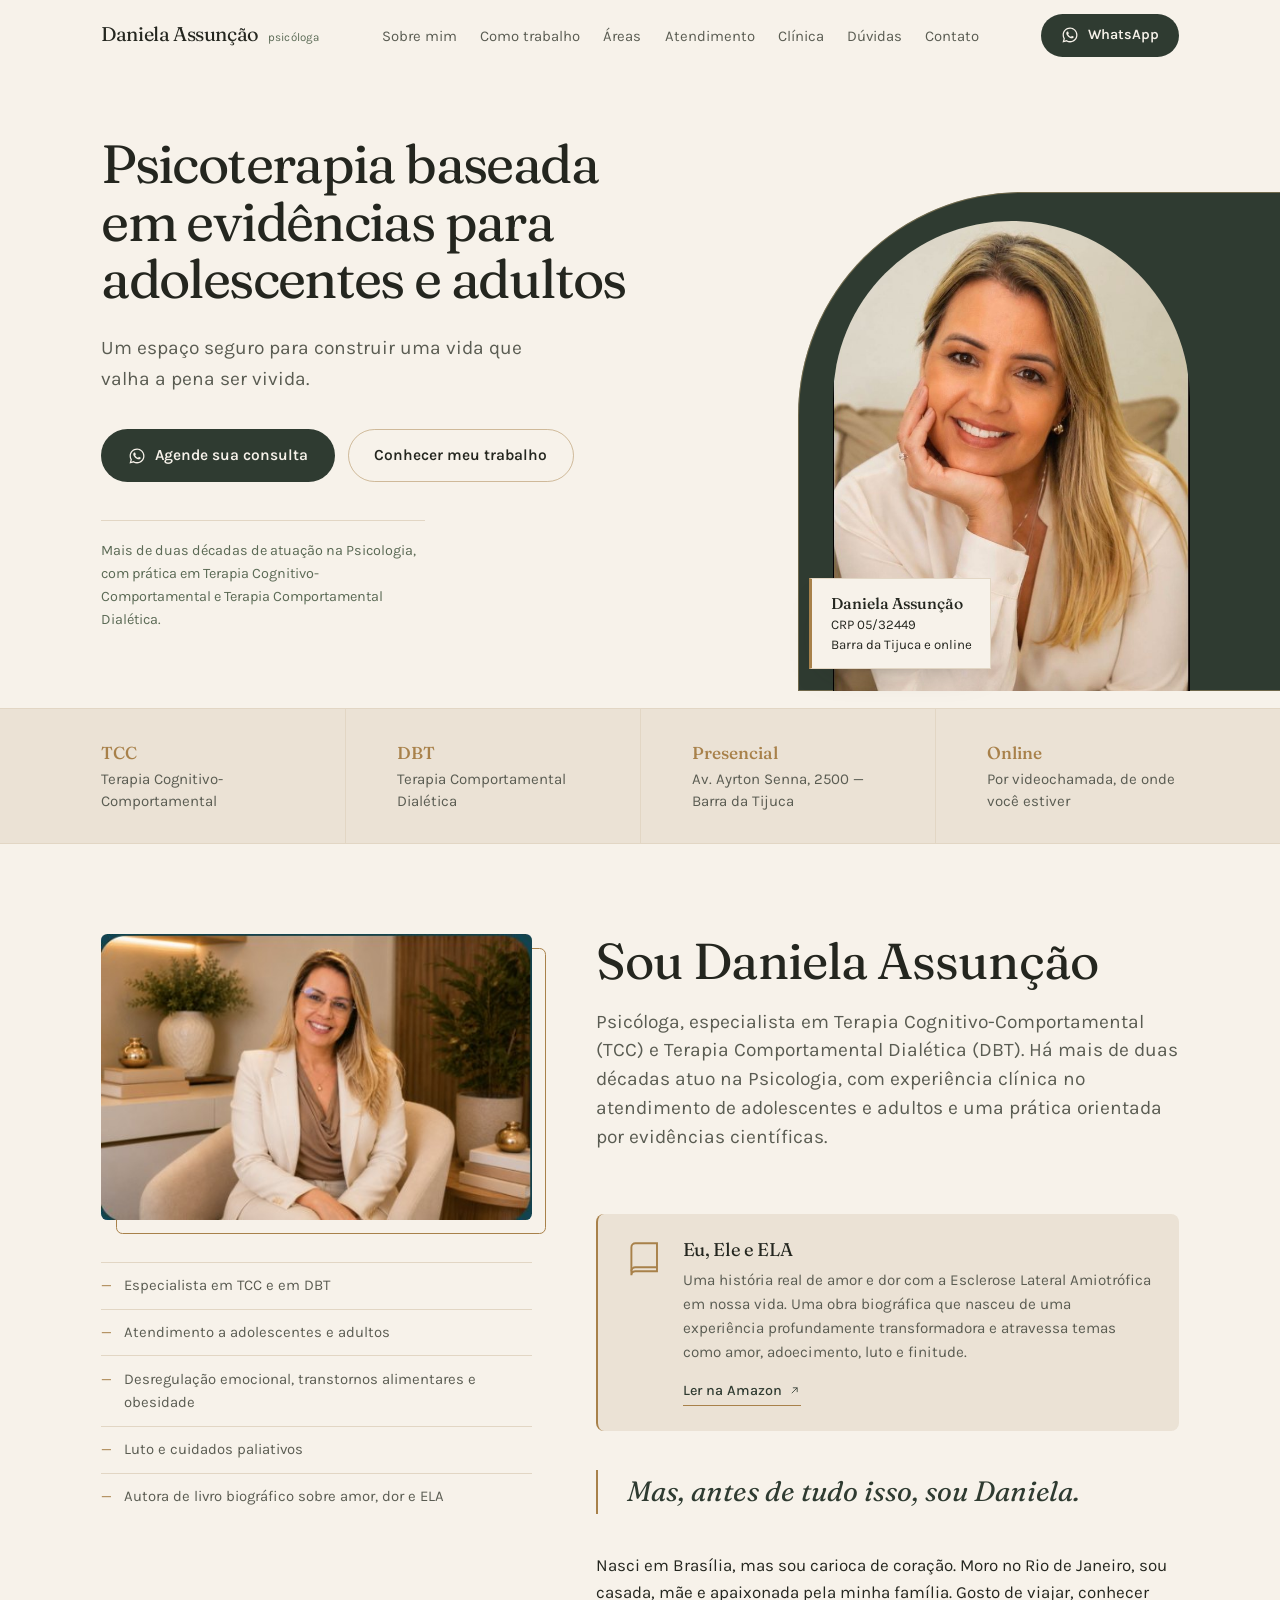
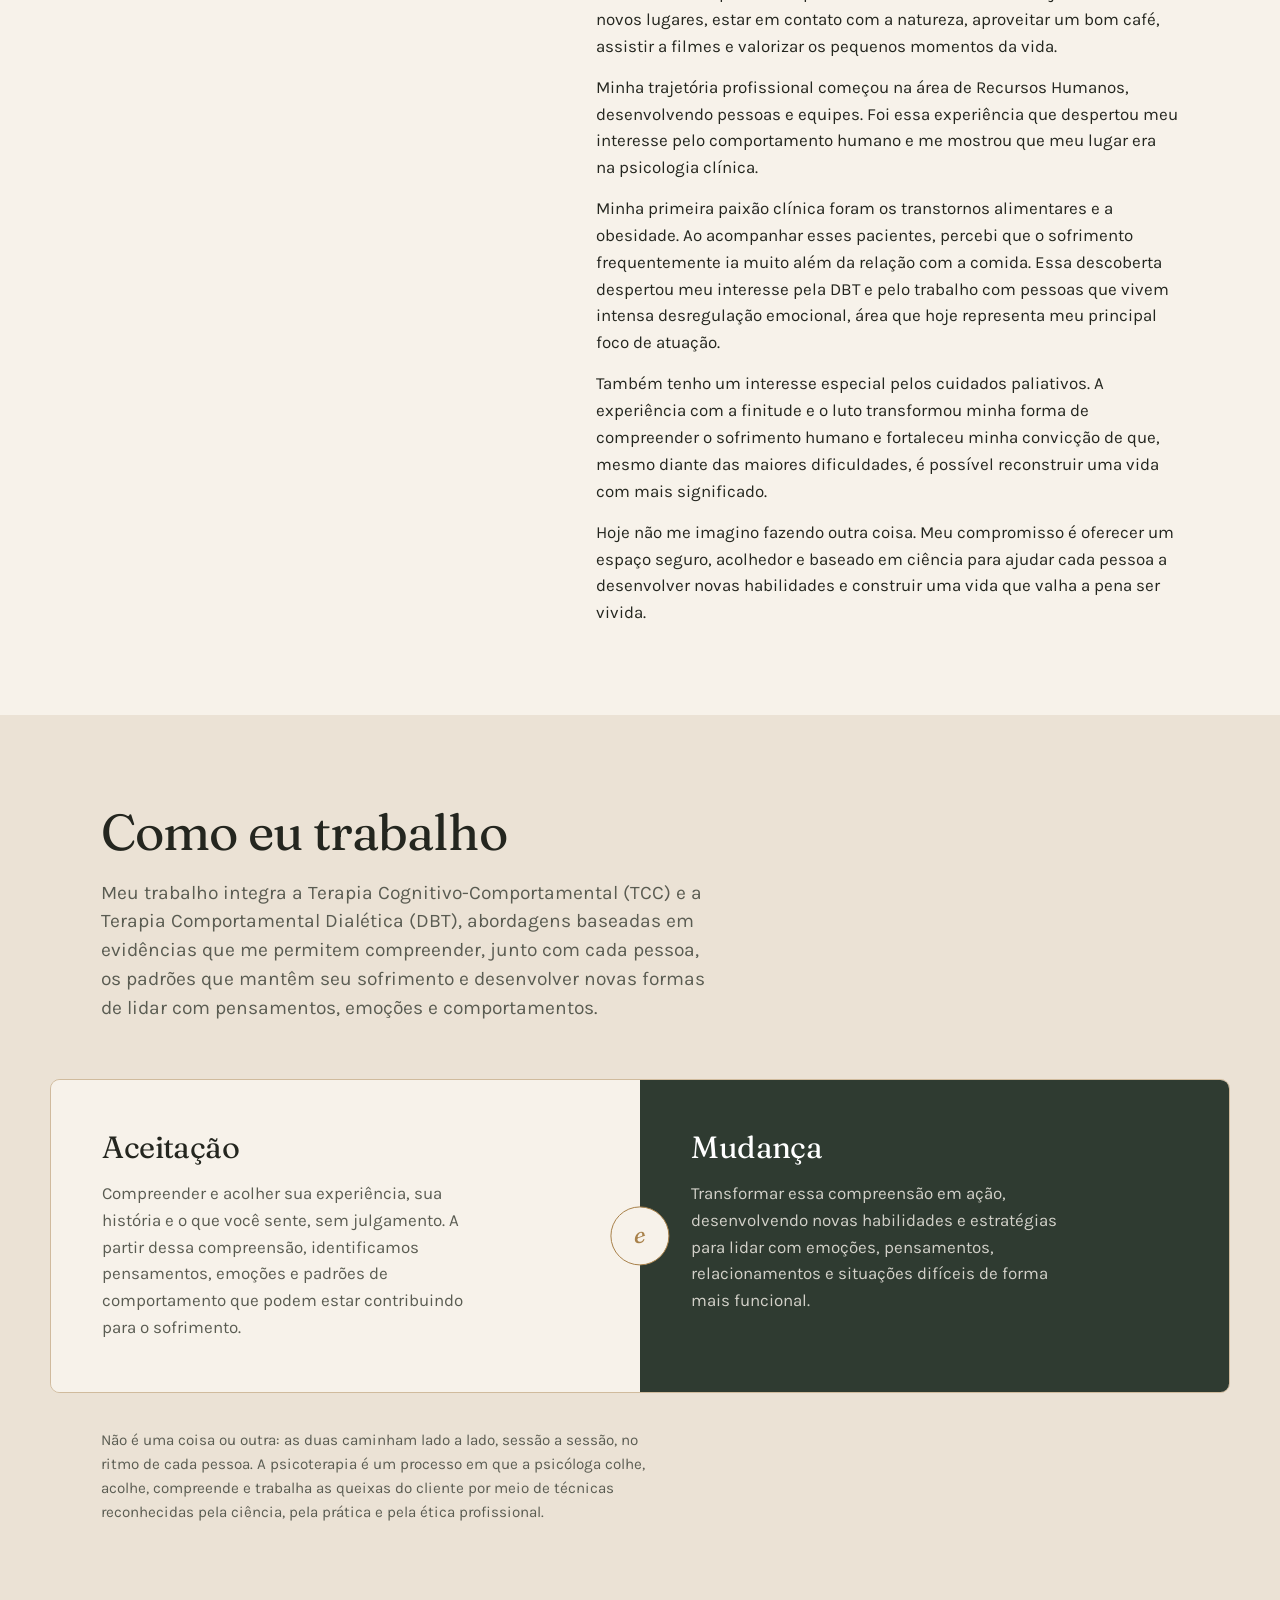
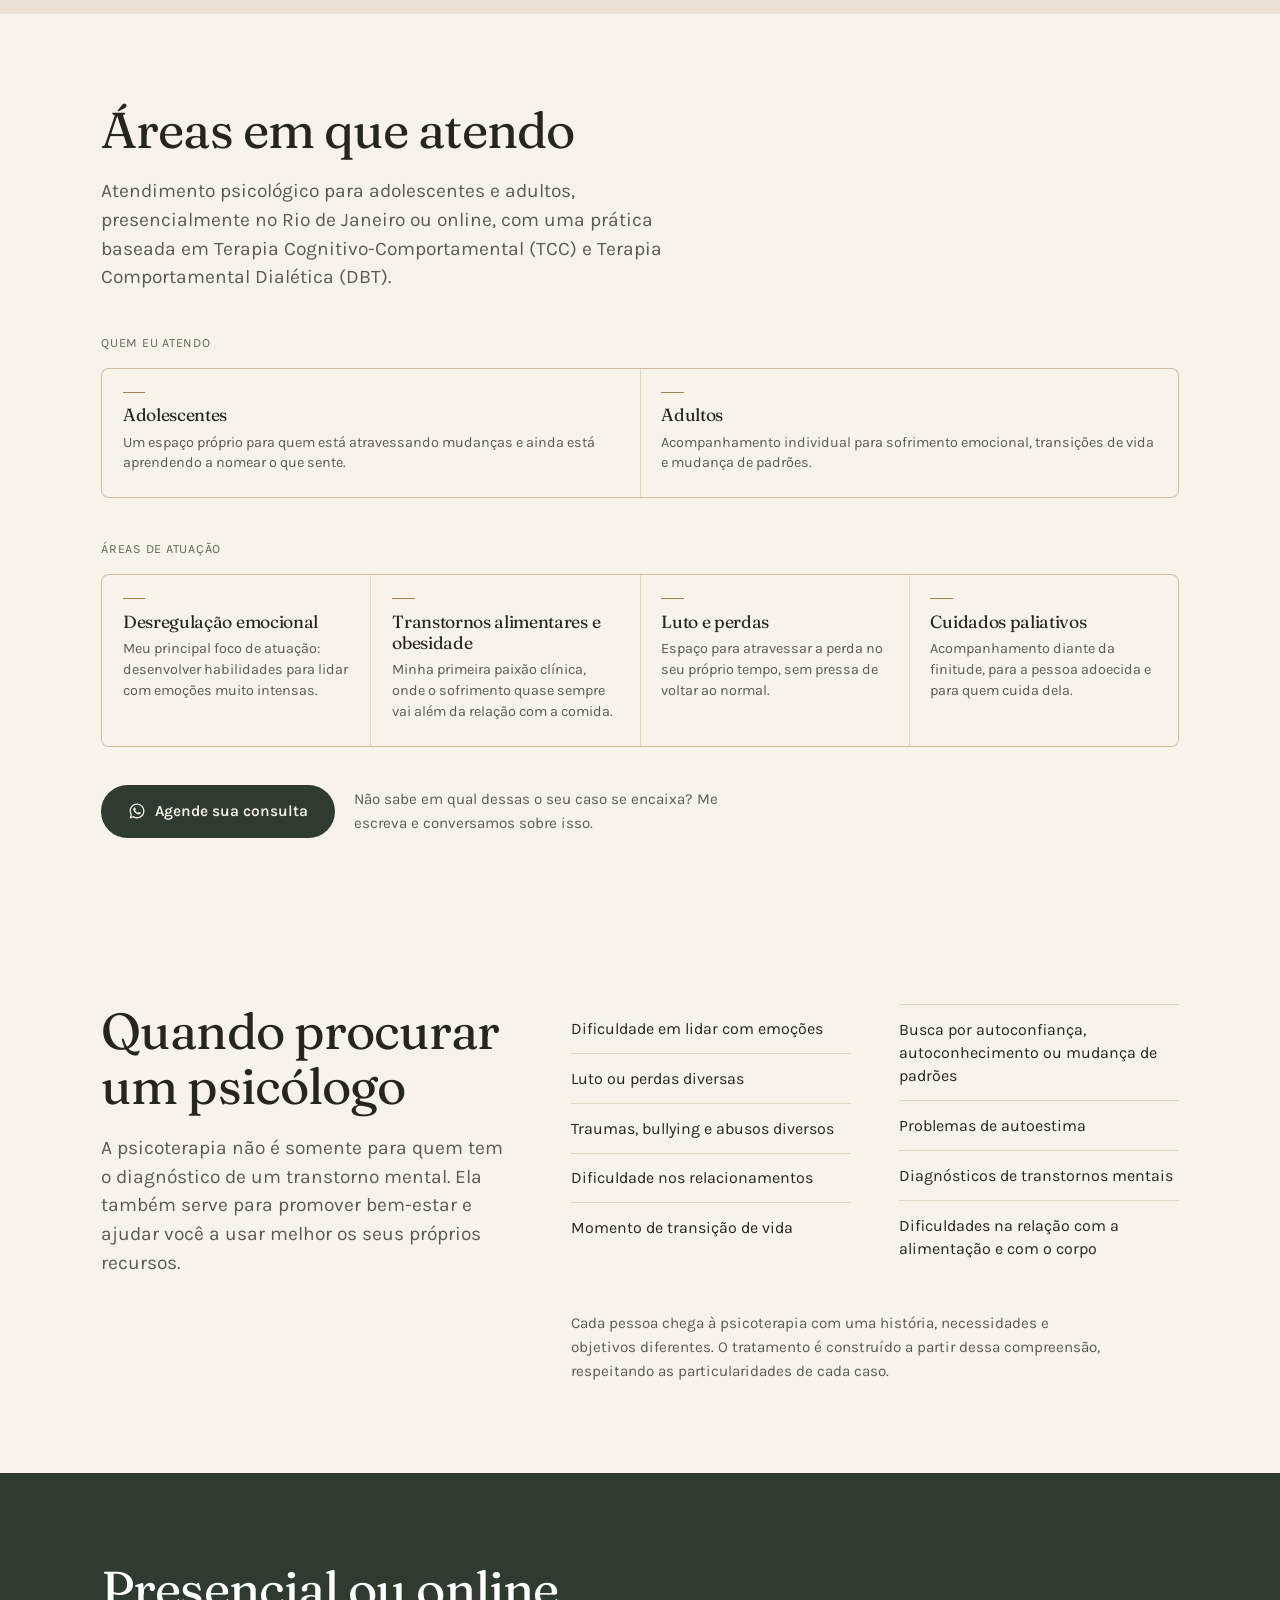
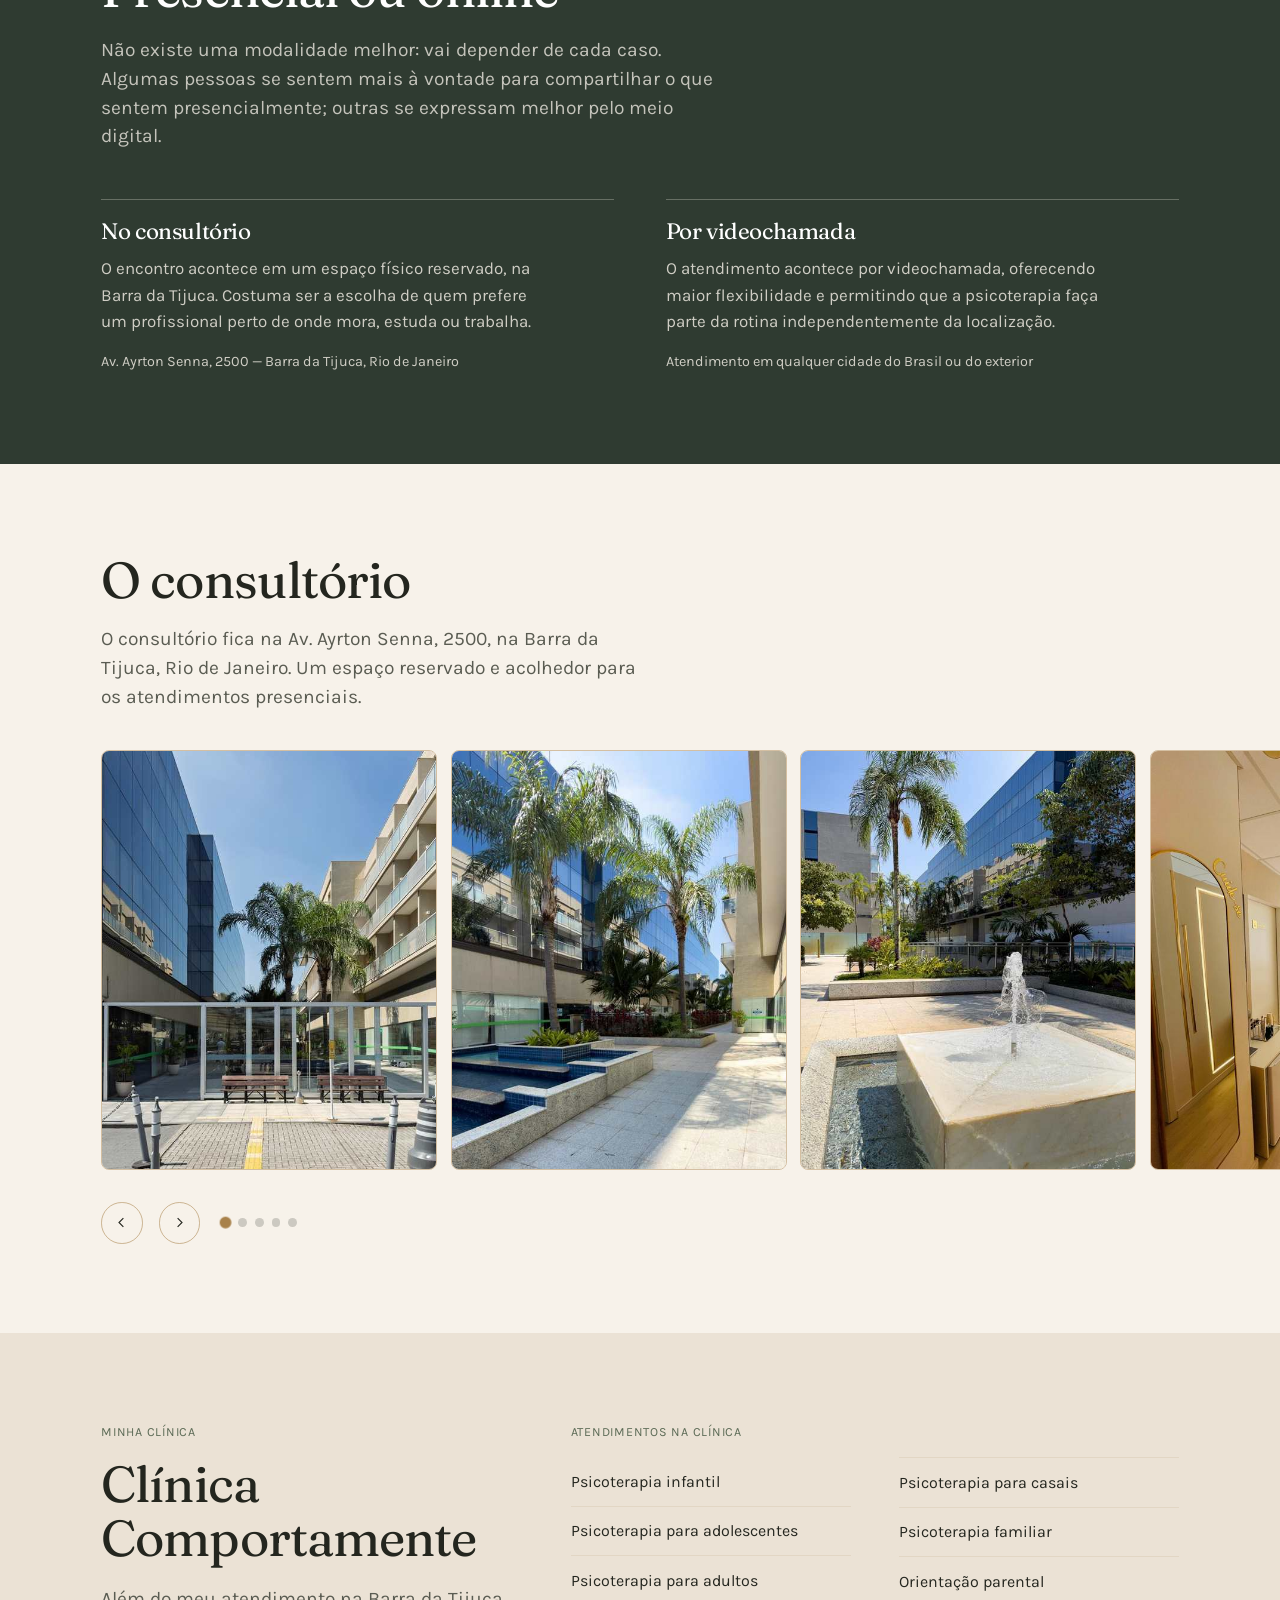
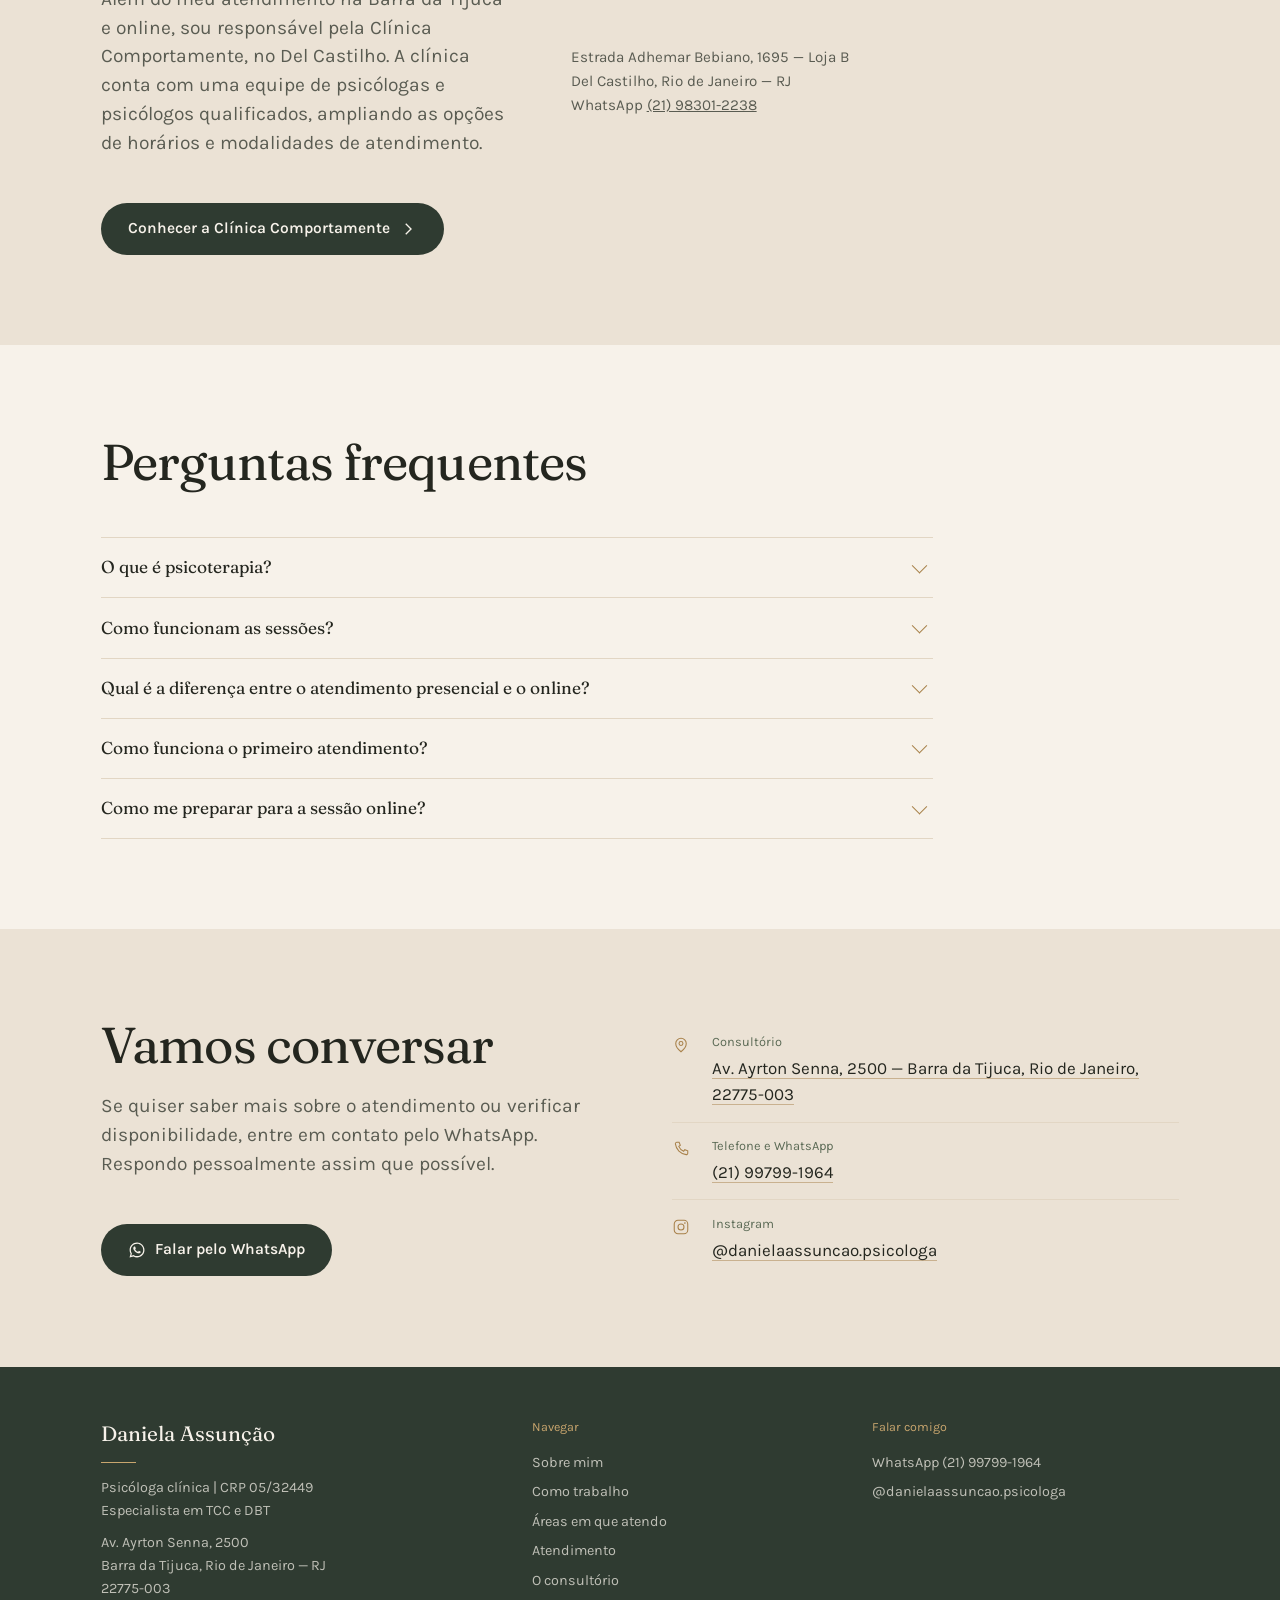
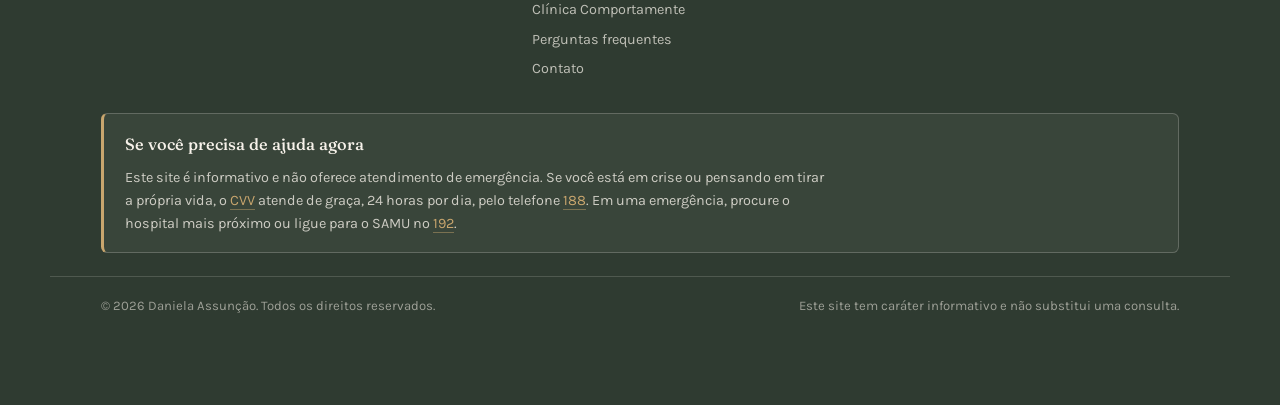
==== commit c5150e97: "Rename index (8).html to index.html" ====
--- a/index.html
+++ b/index.html
@@ -20,6 +20,7 @@
 
 <a class="btn btn--linha pular" href="#conteudo">Ir para o conteúdo</a>
 
+<!-- ================= TOPO ================= -->
 <header class="topo" id="topo">
   <div class="topo__in">
     <a class="marca" href="#topo">
@@ -28,12 +29,19 @@
     </a>
     <nav aria-label="Navegação principal">
       <ul class="menu">
-        <li><a href="#sobre">Sobre</a></li>
+        <li><a href="#sobre">Sobre mim</a></li>
+        <li><a href="#trabalho">Como trabalho</a></li>
+        <li><a href="#areas">Áreas</a></li>
         <li><a href="#atendimento">Atendimento</a></li>
+        <li><a href="clinica.html">Clínica</a></li>
         <li><a href="#duvidas">Dúvidas</a></li>
+        <li><a href="#contato">Contato</a></li>
       </ul>
     </nav>
-    <a class="btn btn--zap" href="#agendamento"><svg viewBox="0 0 24 24" fill="currentColor" aria-hidden="true"><path d="M12.04 2C6.58 2 2.13 6.45 2.13 11.91c0 1.75.46 3.45 1.32 4.95L2 22l5.25-1.38a9.9 9.9 0 0 0 4.79 1.22h.01c5.46 0 9.91-4.45 9.91-9.91 0-2.65-1.03-5.14-2.9-7.01A9.82 9.82 0 0 0 12.04 2Zm0 18.15h-.01a8.2 8.2 0 0 1-4.19-1.15l-.3-.18-3.12.82.83-3.04-.2-.31a8.19 8.19 0 0 1-1.26-4.38c0-4.54 3.7-8.24 8.25-8.24 2.2 0 4.27.86 5.83 2.42a8.19 8.19 0 0 1 2.41 5.83c0 4.54-3.7 8.23-8.24 8.23Zm4.52-6.16c-.25-.12-1.47-.72-1.69-.81-.23-.08-.39-.12-.56.13-.16.24-.64.8-.79.97-.14.16-.29.18-.54.06-.25-.12-1.05-.39-1.99-1.23-.74-.66-1.23-1.47-1.38-1.72-.14-.25-.01-.38.11-.5.11-.11.25-.29.37-.43.12-.15.16-.25.25-.41.08-.17.04-.31-.02-.43-.06-.12-.56-1.34-.76-1.84-.2-.48-.4-.41-.56-.42h-.47c-.16 0-.43.06-.65.31-.22.25-.85.83-.85 2.03s.87 2.35.99 2.51c.12.16 1.72 2.62 4.16 3.67.58.25 1.03.4 1.39.51.58.19 1.11.16 1.53.1.47-.07 1.47-.6 1.67-1.18.21-.58.21-1.07.15-1.18-.06-.11-.22-.17-.47-.29Z"/></svg><span>Agendar consulta</span></a>
+    <a class="btn btn--zap" href="https://wa.me/5521997991964?text=Ol%C3%A1%2C%20psic%C3%B3loga%20Daniela%20Assun%C3%A7%C3%A3o%2C%20vim%20atrav%C3%A9s%20do%20seu%20site." target="_blank" rel="noopener">
+      <svg viewBox="0 0 24 24" fill="currentColor" aria-hidden="true"><path d="M12.04 2C6.58 2 2.13 6.45 2.13 11.91c0 1.75.46 3.45 1.32 4.95L2 22l5.25-1.38a9.9 9.9 0 0 0 4.79 1.22h.01c5.46 0 9.91-4.45 9.91-9.91 0-2.65-1.03-5.14-2.9-7.01A9.82 9.82 0 0 0 12.04 2Zm0 18.15h-.01a8.2 8.2 0 0 1-4.19-1.15l-.3-.18-3.12.82.83-3.04-.2-.31a8.19 8.19 0 0 1-1.26-4.38c0-4.54 3.7-8.24 8.25-8.24 2.2 0 4.27.86 5.83 2.42a8.19 8.19 0 0 1 2.41 5.83c0 4.54-3.7 8.23-8.24 8.23Zm4.52-6.16c-.25-.12-1.47-.72-1.69-.81-.23-.08-.39-.12-.56.13-.16.24-.64.8-.79.97-.14.16-.29.18-.54.06-.25-.12-1.05-.39-1.99-1.23-.74-.66-1.23-1.47-1.38-1.72-.14-.25-.01-.38.11-.5.11-.11.25-.29.37-.43.12-.15.16-.25.25-.41.08-.17.04-.31-.02-.43-.06-.12-.56-1.34-.76-1.84-.2-.48-.4-.41-.56-.42h-.47c-.16 0-.43.06-.65.31-.22.25-.85.83-.85 2.03s.87 2.35.99 2.51c.12.16 1.72 2.62 4.16 3.67.58.25 1.03.4 1.39.51.58.19 1.11.16 1.53.1.47-.07 1.47-.6 1.67-1.18.21-.58.21-1.07.15-1.18-.06-.11-.22-.17-.47-.29Z"/></svg>
+      <span>WhatsApp</span>
+    </a>
   </div>
 </header>
 
@@ -46,9 +54,13 @@
       <h1 class="anim">Psicoterapia baseada em evidências para adolescentes e adultos</h1>
       <p class="hero__sub anim">Um espaço seguro para construir uma vida que valha a pena ser vivida.</p>
       <div class="hero__acoes anim">
-        <a class="btn btn--zap" href="#agendamento"><svg viewBox="0 0 24 24" fill="currentColor" aria-hidden="true"><path d="M12.04 2C6.58 2 2.13 6.45 2.13 11.91c0 1.75.46 3.45 1.32 4.95L2 22l5.25-1.38a9.9 9.9 0 0 0 4.79 1.22h.01c5.46 0 9.91-4.45 9.91-9.91 0-2.65-1.03-5.14-2.9-7.01A9.82 9.82 0 0 0 12.04 2Zm0 18.15h-.01a8.2 8.2 0 0 1-4.19-1.15l-.3-.18-3.12.82.83-3.04-.2-.31a8.19 8.19 0 0 1-1.26-4.38c0-4.54 3.7-8.24 8.25-8.24 2.2 0 4.27.86 5.83 2.42a8.19 8.19 0 0 1 2.41 5.83c0 4.54-3.7 8.23-8.24 8.23Zm4.52-6.16c-.25-.12-1.47-.72-1.69-.81-.23-.08-.39-.12-.56.13-.16.24-.64.8-.79.97-.14.16-.29.18-.54.06-.25-.12-1.05-.39-1.99-1.23-.74-.66-1.23-1.47-1.38-1.72-.14-.25-.01-.38.11-.5.11-.11.25-.29.37-.43.12-.15.16-.25.25-.41.08-.17.04-.31-.02-.43-.06-.12-.56-1.34-.76-1.84-.2-.48-.4-.41-.56-.42h-.47c-.16 0-.43.06-.65.31-.22.25-.85.83-.85 2.03s.87 2.35.99 2.51c.12.16 1.72 2.62 4.16 3.67.58.25 1.03.4 1.39.51.58.19 1.11.16 1.53.1.47-.07 1.47-.6 1.67-1.18.21-.58.21-1.07.15-1.18-.06-.11-.22-.17-.47-.29Z"/></svg>Agendar consulta</a>
-        <a class="btn btn--linha" href="#voce">É para você?</a>
+        <a class="btn btn--zap" href="https://wa.me/5521997991964?text=Ol%C3%A1%2C%20psic%C3%B3loga%20Daniela%20Assun%C3%A7%C3%A3o%2C%20vim%20atrav%C3%A9s%20do%20seu%20site." target="_blank" rel="noopener">
+          <svg viewBox="0 0 24 24" fill="currentColor" aria-hidden="true"><path d="M12.04 2C6.58 2 2.13 6.45 2.13 11.91c0 1.75.46 3.45 1.32 4.95L2 22l5.25-1.38a9.9 9.9 0 0 0 4.79 1.22h.01c5.46 0 9.91-4.45 9.91-9.91 0-2.65-1.03-5.14-2.9-7.01A9.82 9.82 0 0 0 12.04 2Zm0 18.15h-.01a8.2 8.2 0 0 1-4.19-1.15l-.3-.18-3.12.82.83-3.04-.2-.31a8.19 8.19 0 0 1-1.26-4.38c0-4.54 3.7-8.24 8.25-8.24 2.2 0 4.27.86 5.83 2.42a8.19 8.19 0 0 1 2.41 5.83c0 4.54-3.7 8.23-8.24 8.23Zm4.52-6.16c-.25-.12-1.47-.72-1.69-.81-.23-.08-.39-.12-.56.13-.16.24-.64.8-.79.97-.14.16-.29.18-.54.06-.25-.12-1.05-.39-1.99-1.23-.74-.66-1.23-1.47-1.38-1.72-.14-.25-.01-.38.11-.5.11-.11.25-.29.37-.43.12-.15.16-.25.25-.41.08-.17.04-.31-.02-.43-.06-.12-.56-1.34-.76-1.84-.2-.48-.4-.41-.56-.42h-.47c-.16 0-.43.06-.65.31-.22.25-.85.83-.85 2.03s.87 2.35.99 2.51c.12.16 1.72 2.62 4.16 3.67.58.25 1.03.4 1.39.51.58.19 1.11.16 1.53.1.47-.07 1.47-.6 1.67-1.18.21-.58.21-1.07.15-1.18-.06-.11-.22-.17-.47-.29Z"/></svg>
+          Agende sua consulta
+        </a>
+        <a class="btn btn--linha" href="#sobre">Conhecer meu trabalho</a>
       </div>
+      <p class="hero__meta anim">Mais de duas décadas de atuação na Psicologia, com prática em Terapia Cognitivo-Comportamental e Terapia Comportamental Dialética.</p>
     </div>
 
     <figure class="hero__foto">
@@ -62,157 +74,181 @@
   </div>
 </section>
 
+<!-- faixa -->
 <div class="faixa">
   <div class="faixa__in">
-    <div class="faixa__cel"><b>Psicóloga</b><span>CRP 05/32449</span></div>
     <div class="faixa__cel"><b>TCC</b><span>Terapia Cognitivo-Comportamental</span></div>
     <div class="faixa__cel"><b>DBT</b><span>Terapia Comportamental Dialética</span></div>
-    <div class="faixa__cel"><b>Online e presencial</b><span>Barra da Tijuca, Rio de Janeiro</span></div>
+    <div class="faixa__cel"><b>Presencial</b><span>Av. Ayrton Senna, 2500 — Barra da Tijuca</span></div>
+    <div class="faixa__cel"><b>Online</b><span>Por videochamada, de onde você estiver</span></div>
   </div>
 </div>
 
-<!-- ================= É PARA VOCÊ? ================= -->
-<section class="sec" id="voce">
-  <div class="wrap">
-    <div class="areas__cab">
-      <h2 class="titulo">É para você?</h2>
-      <p class="lead" style="margin-top:1rem">Alguns dos motivos que levam adolescentes e adultos a procurar psicoterapia.</p>
-    </div>
-
-    <ul class="chips">
-        <li class="chip">Dificuldade em lidar com emoções</li>
-        <li class="chip">Problemas de autoestima</li>
-        <li class="chip">Dificuldade nos relacionamentos</li>
-        <li class="chip">Luto ou perdas diversas</li>
-        <li class="chip">Momento de transição de vida</li>
-        <li class="chip">Dificuldades na relação com a alimentação e com o corpo</li>
-        <li class="chip">Traumas, bullying e abusos diversos</li>
-        <li class="chip">Busca por autoconfiança, autoconhecimento ou mudança de padrões</li>
-        <li class="chip">Diagnósticos de transtornos mentais</li>
-    </ul>
-
-    <p class="areas__rot">Áreas de atuação</p>
-    <p class="aviso" style="margin-top:0">Desregulação emocional, transtornos alimentares e obesidade, luto e perdas, cuidados paliativos.</p>
-
-    <div class="areas__pe">
-      <a class="btn btn--zap" href="#agendamento"><svg viewBox="0 0 24 24" fill="currentColor" aria-hidden="true"><path d="M12.04 2C6.58 2 2.13 6.45 2.13 11.91c0 1.75.46 3.45 1.32 4.95L2 22l5.25-1.38a9.9 9.9 0 0 0 4.79 1.22h.01c5.46 0 9.91-4.45 9.91-9.91 0-2.65-1.03-5.14-2.9-7.01A9.82 9.82 0 0 0 12.04 2Zm0 18.15h-.01a8.2 8.2 0 0 1-4.19-1.15l-.3-.18-3.12.82.83-3.04-.2-.31a8.19 8.19 0 0 1-1.26-4.38c0-4.54 3.7-8.24 8.25-8.24 2.2 0 4.27.86 5.83 2.42a8.19 8.19 0 0 1 2.41 5.83c0 4.54-3.7 8.23-8.24 8.23Zm4.52-6.16c-.25-.12-1.47-.72-1.69-.81-.23-.08-.39-.12-.56.13-.16.24-.64.8-.79.97-.14.16-.29.18-.54.06-.25-.12-1.05-.39-1.99-1.23-.74-.66-1.23-1.47-1.38-1.72-.14-.25-.01-.38.11-.5.11-.11.25-.29.37-.43.12-.15.16-.25.25-.41.08-.17.04-.31-.02-.43-.06-.12-.56-1.34-.76-1.84-.2-.48-.4-.41-.56-.42h-.47c-.16 0-.43.06-.65.31-.22.25-.85.83-.85 2.03s.87 2.35.99 2.51c.12.16 1.72 2.62 4.16 3.67.58.25 1.03.4 1.39.51.58.19 1.11.16 1.53.1.47-.07 1.47-.6 1.67-1.18.21-.58.21-1.07.15-1.18-.06-.11-.22-.17-.47-.29Z"/></svg>Agendar consulta</a>
-      <p>Cada pessoa chega à psicoterapia com uma história e objetivos diferentes. O tratamento é construído a partir dessa compreensão.</p>
-    </div>
-  </div>
-</section>
-
 <!-- ================= SOBRE ================= -->
-<section class="sec contato" id="sobre">
+<section class="sec" id="sobre">
   <div class="wrap sobre__grade">
     <div class="sobre__col-f">
       <figure class="sobre__f" style="margin:0">
         <img src="daniela-consultorio.jpg" width="482" height="320" loading="lazy" decoding="async"
              alt="Daniela Assunção sentada em seu consultório na Barra da Tijuca.">
       </figure>
+      <ul class="sobre__fatos">
+        <li><span>—</span>Especialista em TCC e em DBT</li>
+        <li><span>—</span>Atendimento a adolescentes e adultos</li>
+        <li><span>—</span>Desregulação emocional, transtornos alimentares e obesidade</li>
+        <li><span>—</span>Luto e cuidados paliativos</li>
+        <li><span>—</span>Autora de livro biográfico sobre amor, dor e ELA</li>
+      </ul>
     </div>
 
     <div class="sobre__cab">
-      <h2 class="titulo">Olá, eu sou Daniela</h2>
-      <p class="lead" style="margin-top:1rem">Psicóloga, especialista em Terapia Cognitivo-Comportamental (TCC) e Terapia Comportamental Dialética (DBT). Há mais de duas décadas atuo na Psicologia, com experiência clínica no atendimento de adolescentes e adultos e uma prática orientada por evidências científicas.</p>
+      <h2 class="titulo">Sou Daniela Assunção</h2>
+      <p class="lead">Psicóloga, especialista em Terapia Cognitivo-Comportamental (TCC) e Terapia Comportamental Dialética (DBT). Há mais de duas décadas atuo na Psicologia, com experiência clínica no atendimento de adolescentes e adultos e uma prática orientada por evidências científicas.</p>
     </div>
 
     <div class="sobre__txt">
-      <ul class="destaques">
-        <li><b>20+</b><span>anos de atuação na Psicologia</span></li>
-        <li><b>TCC</b><span>Especialista em Terapia Cognitivo-Comportamental</span></li>
-        <li><b>DBT</b><span>Especialista em Terapia Comportamental Dialética</span></li>
-        <li class="txt"><b>Adolescentes e adultos</b><span>público atendido</span></li>
-      </ul>
-
-    </div>
-  </div>
-
-  <div class="wrap sobre__extra">
-      <div class="dial__par" style="margin-top:2rem">
-      <div class="dial__lado dial__lado--a">
-        <h3>Aceitação</h3>
-        <p>Compreender e acolher sua experiência, sua história e o que você sente, sem julgamento.</p>
-      </div>
-      <div class="dial__lado dial__lado--m">
-        <h3>Mudança</h3>
-        <p>Desenvolver novas habilidades e estratégias para lidar com emoções, pensamentos e situações difíceis.</p>
-      </div>
-      <div class="dial__e" aria-hidden="true">e</div>
-    </div>
-
-    <details class="traj">
-      <summary>Conheça minha trajetória</summary>
-      <div class="traj__corpo">
-        <p>Mas, antes de tudo isso, sou Daniela. Nasci em Brasília, mas sou carioca de coração. Moro no Rio de Janeiro, sou casada, mãe e apaixonada pela minha família. Gosto de viajar, conhecer novos lugares, estar em contato com a natureza, aproveitar um bom café, assistir a filmes e valorizar os pequenos momentos da vida.</p>
-        <p>Minha trajetória profissional começou na área de Recursos Humanos, desenvolvendo pessoas e equipes. Foi essa experiência que despertou meu interesse pelo comportamento humano e me mostrou que meu lugar era na psicologia clínica.</p>
-        <p>Minha primeira paixão clínica foram os transtornos alimentares e a obesidade. Ao acompanhar esses pacientes, percebi que o sofrimento frequentemente ia muito além da relação com a comida. Essa descoberta despertou meu interesse pela DBT e pelo trabalho com pessoas que vivem intensa desregulação emocional, área que hoje representa meu principal foco de atuação.</p>
-        <p>Também tenho um interesse especial pelos cuidados paliativos. A experiência com a finitude e o luto transformou minha forma de compreender o sofrimento humano e fortaleceu minha convicção de que, mesmo diante das maiores dificuldades, é possível reconstruir uma vida com mais significado.</p>
-        <p>Meu trabalho integra a TCC e a DBT, abordagens baseadas em evidências que me permitem compreender, junto com cada pessoa, os padrões que mantêm seu sofrimento e desenvolver novas formas de lidar com pensamentos, emoções e comportamentos.</p>
-
-        <div class="livro">
-          <svg class="livro__ic" viewBox="0 0 24 24" fill="none" stroke="currentColor" stroke-width="1.2" aria-hidden="true"><path d="M4 4.5A2.5 2.5 0 0 1 6.5 2H20v17.5H6.5A2.5 2.5 0 0 0 4 22V4.5Z"/><path d="M4 19.5A2.5 2.5 0 0 1 6.5 17H20"/></svg>
-          <div>
-            <h3>Eu, Ele e ELA</h3>
-            <p>Uma história real de amor e dor com a Esclerose Lateral Amiotrófica em nossa vida. Uma obra biográfica que nasceu de uma experiência profundamente transformadora e atravessa temas como amor, adoecimento, luto e finitude.</p>
-            <a class="livro__link" href="https://www.amazon.com.br/dp/B0FS39FN5T" target="_blank" rel="noopener">
-              Ler na Amazon
-              <svg viewBox="0 0 24 24" fill="none" stroke="currentColor" stroke-width="1.5" aria-hidden="true"><path d="M7 17 17 7M9 7h8v8"/></svg>
-            </a>
-          </div>
+      <div class="livro">
+        <svg class="livro__ic" viewBox="0 0 24 24" fill="none" stroke="currentColor" stroke-width="1.2" aria-hidden="true"><path d="M4 4.5A2.5 2.5 0 0 1 6.5 2H20v17.5H6.5A2.5 2.5 0 0 0 4 22V4.5Z"/><path d="M4 19.5A2.5 2.5 0 0 1 6.5 17H20"/></svg>
+        <div>
+          <h3>Eu, Ele e ELA</h3>
+          <p>Uma história real de amor e dor com a Esclerose Lateral Amiotrófica em nossa vida. Uma obra biográfica que nasceu de uma experiência profundamente transformadora e atravessa temas como amor, adoecimento, luto e finitude.</p>
+          <a class="livro__link" href="https://www.amazon.com.br/dp/B0FS39FN5T" target="_blank" rel="noopener">
+            Ler na Amazon
+            <svg viewBox="0 0 24 24" fill="none" stroke="currentColor" stroke-width="1.5" aria-hidden="true"><path d="M7 17 17 7M9 7h8v8"/></svg>
+          </a>
         </div>
       </div>
-    </details>
-  </div>
-</section>
-
-<!-- ================= COMO FUNCIONA ================= -->
-<section class="sec" id="como">
+
+      <p class="cit">Mas, antes de tudo isso, sou Daniela.</p>
+
+      <p>Nasci em Brasília, mas sou carioca de coração. Moro no Rio de Janeiro, sou casada, mãe e apaixonada pela minha família. Gosto de viajar, conhecer novos lugares, estar em contato com a natureza, aproveitar um bom café, assistir a filmes e valorizar os pequenos momentos da vida.</p>
+
+      <p>Minha trajetória profissional começou na área de Recursos Humanos, desenvolvendo pessoas e equipes. Foi essa experiência que despertou meu interesse pelo comportamento humano e me mostrou que meu lugar era na psicologia clínica.</p>
+
+      <p>Minha primeira paixão clínica foram os transtornos alimentares e a obesidade. Ao acompanhar esses pacientes, percebi que o sofrimento frequentemente ia muito além da relação com a comida. Essa descoberta despertou meu interesse pela DBT e pelo trabalho com pessoas que vivem intensa desregulação emocional, área que hoje representa meu principal foco de atuação.</p>
+
+      <p>Também tenho um interesse especial pelos cuidados paliativos. A experiência com a finitude e o luto transformou minha forma de compreender o sofrimento humano e fortaleceu minha convicção de que, mesmo diante das maiores dificuldades, é possível reconstruir uma vida com mais significado.</p>
+
+      <p>Hoje não me imagino fazendo outra coisa. Meu compromisso é oferecer um espaço seguro, acolhedor e baseado em ciência para ajudar cada pessoa a desenvolver novas habilidades e construir uma vida que valha a pena ser vivida.</p>
+    </div>
+  </div>
+</section>
+
+<!-- ================= PAINEL DIALÉTICO ================= -->
+<section class="sec dial" id="trabalho">
+  <div class="dial__cab">
+    <h2 class="titulo">Como eu trabalho</h2>
+    <p class="lead" style="margin-top:1.2rem">Meu trabalho integra a Terapia Cognitivo-Comportamental (TCC) e a Terapia Comportamental Dialética (DBT), abordagens baseadas em evidências que me permitem compreender, junto com cada pessoa, os padrões que mantêm seu sofrimento e desenvolver novas formas de lidar com pensamentos, emoções e comportamentos.</p>
+  </div>
+
+  <div class="dial__par">
+    <div class="dial__lado dial__lado--a">
+      <h3>Aceitação</h3>
+      <p>Compreender e acolher sua experiência, sua história e o que você sente, sem julgamento. A partir dessa compreensão, identificamos pensamentos, emoções e padrões de comportamento que podem estar contribuindo para o sofrimento.</p>
+    </div>
+    <div class="dial__lado dial__lado--m">
+      <h3>Mudança</h3>
+      <p>Transformar essa compreensão em ação, desenvolvendo novas habilidades e estratégias para lidar com emoções, pensamentos, relacionamentos e situações difíceis de forma mais funcional.</p>
+    </div>
+    <div class="dial__e" aria-hidden="true">e</div>
+  </div>
+
+  <p class="dial__nota"><span>Não é uma coisa ou outra: as duas caminham lado a lado, sessão a sessão, no ritmo de cada pessoa. A psicoterapia é um processo em que a psicóloga colhe, acolhe, compreende e trabalha as queixas do cliente por meio de técnicas reconhecidas pela ciência, pela prática e pela ética profissional.</span></p>
+</section>
+
+<!-- ================= ÁREAS ================= -->
+<section class="sec" id="areas" style="padding-bottom:clamp(3rem,6vw,5rem)">
   <div class="wrap">
-    <h2 class="titulo">Como funciona</h2>
-    <ol class="passos">
-      <li class="passo">
-        <span class="passo__n">01</span>
-        <h3>Escolha a modalidade</h3>
-        <p>Online, por videochamada, ou presencial no consultório da Barra da Tijuca.</p>
-      </li>
-      <li class="passo">
-        <span class="passo__n">02</span>
-        <h3>Envie seus dados</h3>
-        <p>Nome, WhatsApp e e-mail. Leva menos de um minuto.</p>
-      </li>
-      <li class="passo">
-        <span class="passo__n">03</span>
-        <h3>Combinamos o horário</h3>
-        <p>Eu retorno pessoalmente com os horários disponíveis e os valores.</p>
-      </li>
-      <li class="passo">
-        <span class="passo__n">04</span>
-        <h3>Confirmação</h3>
-        <p>Você recebe a confirmação e as orientações para a primeira sessão.</p>
-      </li>
-    </ol>
-  </div>
-</section>
-
-<!-- ================= MODALIDADES ================= -->
+    <div class="areas__cab">
+      <h2 class="titulo">Áreas em que atendo</h2>
+      <p class="lead" style="margin-top:1.2rem">Atendimento psicológico para adolescentes e adultos, presencialmente no Rio de Janeiro ou online, com uma prática baseada em Terapia Cognitivo-Comportamental (TCC) e Terapia Comportamental Dialética (DBT).</p>
+    </div>
+
+    <p class="areas__rot">Quem eu atendo</p>
+    <div class="areas__grade areas__grade--dois">
+      <article class="area">
+        <h3>Adolescentes</h3>
+        <p>Um espaço próprio para quem está atravessando mudanças e ainda está aprendendo a nomear o que sente.</p>
+      </article>
+      <article class="area">
+        <h3>Adultos</h3>
+        <p>Acompanhamento individual para sofrimento emocional, transições de vida e mudança de padrões.</p>
+      </article>
+    </div>
+
+    <p class="areas__rot">Áreas de atuação</p>
+    <div class="areas__grade">
+      <article class="area">
+        <h3>Desregulação emocional</h3>
+        <p>Meu principal foco de atuação: desenvolver habilidades para lidar com emoções muito intensas.</p>
+      </article>
+      <article class="area">
+        <h3>Transtornos alimentares e obesidade</h3>
+        <p>Minha primeira paixão clínica, onde o sofrimento quase sempre vai além da relação com a comida.</p>
+      </article>
+      <article class="area">
+        <h3>Luto e perdas</h3>
+        <p>Espaço para atravessar a perda no seu próprio tempo, sem pressa de voltar ao normal.</p>
+      </article>
+      <article class="area">
+        <h3>Cuidados paliativos</h3>
+        <p>Acompanhamento diante da finitude, para a pessoa adoecida e para quem cuida dela.</p>
+      </article>
+    </div>
+
+    <div class="areas__pe">
+      <a class="btn btn--zap" href="https://wa.me/5521997991964?text=Ol%C3%A1%2C%20psic%C3%B3loga%20Daniela%20Assun%C3%A7%C3%A3o%2C%20vim%20atrav%C3%A9s%20do%20seu%20site." target="_blank" rel="noopener">
+        <svg viewBox="0 0 24 24" fill="currentColor" aria-hidden="true"><path d="M12.04 2C6.58 2 2.13 6.45 2.13 11.91c0 1.75.46 3.45 1.32 4.95L2 22l5.25-1.38a9.9 9.9 0 0 0 4.79 1.22h.01c5.46 0 9.91-4.45 9.91-9.91 0-2.65-1.03-5.14-2.9-7.01A9.82 9.82 0 0 0 12.04 2Zm0 18.15h-.01a8.2 8.2 0 0 1-4.19-1.15l-.3-.18-3.12.82.83-3.04-.2-.31a8.19 8.19 0 0 1-1.26-4.38c0-4.54 3.7-8.24 8.25-8.24 2.2 0 4.27.86 5.83 2.42a8.19 8.19 0 0 1 2.41 5.83c0 4.54-3.7 8.23-8.24 8.23Zm4.52-6.16c-.25-.12-1.47-.72-1.69-.81-.23-.08-.39-.12-.56.13-.16.24-.64.8-.79.97-.14.16-.29.18-.54.06-.25-.12-1.05-.39-1.99-1.23-.74-.66-1.23-1.47-1.38-1.72-.14-.25-.01-.38.11-.5.11-.11.25-.29.37-.43.12-.15.16-.25.25-.41.08-.17.04-.31-.02-.43-.06-.12-.56-1.34-.76-1.84-.2-.48-.4-.41-.56-.42h-.47c-.16 0-.43.06-.65.31-.22.25-.85.83-.85 2.03s.87 2.35.99 2.51c.12.16 1.72 2.62 4.16 3.67.58.25 1.03.4 1.39.51.58.19 1.11.16 1.53.1.47-.07 1.47-.6 1.67-1.18.21-.58.21-1.07.15-1.18-.06-.11-.22-.17-.47-.29Z"/></svg>
+        Agende sua consulta
+      </a>
+      <p>Não sabe em qual dessas o seu caso se encaixa? Me escreva e conversamos sobre isso.</p>
+    </div>
+  </div>
+</section>
+
+<!-- ================= QUANDO PROCURAR ================= -->
+<section class="sec">
+  <div class="wrap duas">
+    <div>
+      <h2 class="titulo">Quando procurar<br>um psicólogo</h2>
+      <p class="lead" style="margin-top:1.3rem">A psicoterapia não é somente para quem tem o diagnóstico de um transtorno mental. Ela também serve para promover bem-estar e ajudar você a usar melhor os seus próprios recursos.</p>
+    </div>
+    <div>
+      <ul class="lista">
+        <li>Dificuldade em lidar com emoções</li>
+        <li>Luto ou perdas diversas</li>
+        <li>Traumas, bullying e abusos diversos</li>
+        <li>Dificuldade nos relacionamentos</li>
+        <li>Momento de transição de vida</li>
+        <li>Busca por autoconfiança, autoconhecimento ou mudança de padrões</li>
+        <li>Problemas de autoestima</li>
+        <li>Diagnósticos de transtornos mentais</li>
+        <li>Dificuldades na relação com a alimentação e com o corpo</li>
+      </ul>
+      <p class="aviso">Cada pessoa chega à psicoterapia com uma história, necessidades e objetivos diferentes. O tratamento é construído a partir dessa compreensão, respeitando as particularidades de cada caso.</p>
+    </div>
+  </div>
+</section>
+
+<!-- ================= ATENDIMENTO ================= -->
 <section class="sec atd" id="atendimento">
   <div class="wrap">
-    <h2 class="titulo">Online ou presencial</h2>
+    <h2 class="titulo">Presencial ou online</h2>
+    <p class="lead" style="margin-top:1.2rem">Não existe uma modalidade melhor: vai depender de cada caso. Algumas pessoas se sentem mais à vontade para compartilhar o que sentem presencialmente; outras se expressam melhor pelo meio digital.</p>
 
     <div class="atd__grade">
       <div class="modo">
-        <h3>Online</h3>
-        <p>Atendimento por videochamada, em qualquer cidade do Brasil ou do exterior.</p>
-        <a class="btn btn--claro modo__btn" href="#agendamento" data-modalidade="Online, por videochamada">Escolher online</a>
+        <h3>No consultório</h3>
+        <p>O encontro acontece em um espaço físico reservado, na Barra da Tijuca. Costuma ser a escolha de quem prefere um profissional perto de onde mora, estuda ou trabalha.</p>
+        <p class="modo__det">Av. Ayrton Senna, 2500 — Barra da Tijuca, Rio de Janeiro</p>
       </div>
       <div class="modo">
-        <h3>Presencial</h3>
-        <p>Av. Ayrton Senna, 2500 — Barra da Tijuca, Rio de Janeiro.</p>
-        <a class="btn btn--claro modo__btn" href="#agendamento" data-modalidade="Presencial, na Barra da Tijuca">Escolher presencial</a>
+        <h3>Por videochamada</h3>
+        <p>O atendimento acontece por videochamada, oferecendo maior flexibilidade e permitindo que a psicoterapia faça parte da rotina independentemente da localização.</p>
+        <p class="modo__det">Atendimento em qualquer cidade do Brasil ou do exterior</p>
       </div>
     </div>
 
-    <p class="atd__nota">Atendimentos também realizados na <a href="clinica.html">Clínica Comportamente</a>, no Del Castilho, com outras psicólogas e psicólogos.</p>
   </div>
 </section>
 
@@ -221,16 +257,26 @@
   <div class="wrap">
     <div class="cons__cab">
       <h2 class="titulo" id="cons-tit">O consultório</h2>
-      <p class="lead" style="margin-top:1rem">Av. Ayrton Senna, 2500, na Barra da Tijuca. Da calçada até a poltrona.</p>
+      <p class="lead" style="margin-top:1.1rem">O consultório fica na Av. Ayrton Senna, 2500, na Barra da Tijuca, Rio de Janeiro. Um espaço reservado e acolhedor para os atendimentos presenciais.</p>
     </div>
   </div>
 
   <ul class="cons__pista" id="cons-pista" tabindex="0" aria-label="Fotos do consultório">
-    <li class="cons__item"><img src="predio-entrada.jpg" width="560" height="700" loading="lazy" decoding="async" alt="Entrada do edifício na Avenida Ayrton Senna, com bancos e cobertura de vidro."></li>
-    <li class="cons__item"><img src="predio-patio.jpg" width="560" height="700" loading="lazy" decoding="async" alt="Pátio interno do edifício, com palmeiras e espelho d'água."></li>
-    <li class="cons__item"><img src="predio-fonte.jpg" width="560" height="700" loading="lazy" decoding="async" alt="Fonte de água no pátio do edifício, cercada de vegetação."></li>
-    <li class="cons__item"><img src="consultorio-sala.jpg" width="560" height="700" loading="lazy" decoding="async" alt="Interior do consultório, com espelho arqueado, poltronas e iluminação em tom quente."></li>
-    <li class="cons__item"><img src="consultorio-lavabo.jpg" width="560" height="700" loading="lazy" decoding="async" alt="Lavabo do consultório, com bancada de madeira, cuba branca e espelho iluminado."></li>
+    <li class="cons__item"><figure style="margin:0">
+      <img src="predio-entrada.jpg" width="560" height="700" loading="lazy" decoding="async" alt="Entrada do edifício na Avenida Ayrton Senna, com bancos e cobertura de vidro.">
+    </figure></li>
+    <li class="cons__item"><figure style="margin:0">
+      <img src="predio-patio.jpg" width="560" height="700" loading="lazy" decoding="async" alt="Pátio interno do edifício, com palmeiras e espelho d'água.">
+    </figure></li>
+    <li class="cons__item"><figure style="margin:0">
+      <img src="predio-fonte.jpg" width="560" height="700" loading="lazy" decoding="async" alt="Fonte de água no pátio do edifício, cercada de vegetação.">
+    </figure></li>
+    <li class="cons__item"><figure style="margin:0">
+      <img src="consultorio-sala.jpg" width="560" height="700" loading="lazy" decoding="async" alt="Interior do consultório, com espelho arqueado, poltronas e iluminação em tom quente.">
+    </figure></li>
+    <li class="cons__item"><figure style="margin:0">
+      <img src="consultorio-lavabo.jpg" width="560" height="700" loading="lazy" decoding="async" alt="Lavabo do consultório, com bancada de madeira, cuba branca e espelho iluminado.">
+    </figure></li>
   </ul>
 
   <div class="wrap">
@@ -246,48 +292,29 @@
   </div>
 </section>
 
-<!-- ================= AGENDAMENTO ================= -->
-<!-- ⚠️ Etapas de horário e pagamento dependem de ferramenta externa (agenda + gateway).
-     Quando houver, o bloco do calendário entra logo abaixo da ETAPA 1 e o botão final
-     passa a levar ao checkout. Nada aqui simula pagamento. -->
-<section class="sec contato" id="agendamento" aria-labelledby="ag-tit">
-  <div class="wrap ag__grade">
-    <div>
-      <h2 class="titulo" id="ag-tit">Agendar consulta</h2>
-      <p class="lead" style="margin-top:1rem">Escolha a modalidade, deixe seus dados e eu retorno pessoalmente com os horários disponíveis e os valores.</p>
-      <p class="aviso">Prefere falar direto?<br>
-        <a class="btn btn--linha ag__alt" href="https://wa.me/5521997991964?text=Ol%C3%A1%2C%20psic%C3%B3loga%20Daniela%20Assun%C3%A7%C3%A3o%2C%20vim%20atrav%C3%A9s%20do%20seu%20site." target="_blank" rel="noopener">Falar no WhatsApp</a>
-      </p>
-    </div>
-
-    <div class="ag__caixa">
-      <p class="ag__etapa">Etapa 1 — Modalidade</p>
-      <div class="ag__opcoes" role="radiogroup" aria-label="Modalidade do atendimento">
-        <button class="ag__op" type="button" role="radio" aria-checked="true" data-valor="Online, por videochamada">Online</button>
-        <button class="ag__op" type="button" role="radio" aria-checked="false" data-valor="Presencial, na Barra da Tijuca">Presencial</button>
-      </div>
-
-      <p class="ag__etapa">Etapa 2 — Seus dados</p>
-      <div class="campo">
-        <label for="ag-nome">Nome</label>
-        <input id="ag-nome" type="text" autocomplete="name" placeholder="Como posso te chamar?">
-      </div>
-      <div class="campo">
-        <label for="ag-zap">WhatsApp</label>
-        <input id="ag-zap" type="tel" inputmode="tel" autocomplete="tel" placeholder="(21) 90000-0000">
-      </div>
-      <div class="campo">
-        <label for="ag-mail">E-mail</label>
-        <input id="ag-mail" type="email" autocomplete="email" placeholder="seu@email.com">
-      </div>
-
-      <p class="ag__erro" id="ag-erro" role="alert" hidden></p>
-
-      <button class="btn btn--zap ag__enviar" type="button" id="ag-enviar">
-        <svg viewBox="0 0 24 24" fill="currentColor" aria-hidden="true"><path d="M12.04 2C6.58 2 2.13 6.45 2.13 11.91c0 1.75.46 3.45 1.32 4.95L2 22l5.25-1.38a9.9 9.9 0 0 0 4.79 1.22h.01c5.46 0 9.91-4.45 9.91-9.91 0-2.65-1.03-5.14-2.9-7.01A9.82 9.82 0 0 0 12.04 2Zm0 18.15h-.01a8.2 8.2 0 0 1-4.19-1.15l-.3-.18-3.12.82.83-3.04-.2-.31a8.19 8.19 0 0 1-1.26-4.38c0-4.54 3.7-8.24 8.25-8.24 2.2 0 4.27.86 5.83 2.42a8.19 8.19 0 0 1 2.41 5.83c0 4.54-3.7 8.23-8.24 8.23Zm4.52-6.16c-.25-.12-1.47-.72-1.69-.81-.23-.08-.39-.12-.56.13-.16.24-.64.8-.79.97-.14.16-.29.18-.54.06-.25-.12-1.05-.39-1.99-1.23-.74-.66-1.23-1.47-1.38-1.72-.14-.25-.01-.38.11-.5.11-.11.25-.29.37-.43.12-.15.16-.25.25-.41.08-.17.04-.31-.02-.43-.06-.12-.56-1.34-.76-1.84-.2-.48-.4-.41-.56-.42h-.47c-.16 0-.43.06-.65.31-.22.25-.85.83-.85 2.03s.87 2.35.99 2.51c.12.16 1.72 2.62 4.16 3.67.58.25 1.03.4 1.39.51.58.19 1.11.16 1.53.1.47-.07 1.47-.6 1.67-1.18.21-.58.21-1.07.15-1.18-.06-.11-.22-.17-.47-.29Z"/></svg>
-        Agendar consulta
-      </button>
-      <p class="form__obs">Seus dados abrem prontos no seu WhatsApp. Nada fica gravado neste site.</p>
+<!-- ================= CLÍNICA COMPORTAMENTE ================= -->
+<section class="sec contato" id="clinica" aria-labelledby="clin-tit">
+  <div class="wrap duas">
+    <div>
+      <p class="areas__rot" style="margin-top:0">Minha clínica</p>
+      <h2 class="titulo" id="clin-tit">Clínica<br>Comportamente</h2>
+      <p class="lead" style="margin-top:1.2rem">Além do meu atendimento na Barra da Tijuca e online, sou responsável pela Clínica Comportamente, no Del Castilho. A clínica conta com uma equipe de psicólogas e psicólogos qualificados, ampliando as opções de horários e modalidades de atendimento.</p>
+      <a class="btn btn--zap ct__btn" href="clinica.html">
+        Conhecer a Clínica Comportamente
+        <svg viewBox="0 0 24 24" fill="none" stroke="currentColor" stroke-width="1.8" aria-hidden="true"><path d="m9 5 7 7-7 7"/></svg>
+      </a>
+    </div>
+    <div>
+      <p class="areas__rot" style="margin-top:0">Atendimentos na clínica</p>
+      <ul class="lista">
+        <li>Psicoterapia infantil</li>
+        <li>Psicoterapia para adolescentes</li>
+        <li>Psicoterapia para adultos</li>
+        <li>Psicoterapia para casais</li>
+        <li>Psicoterapia familiar</li>
+        <li>Orientação parental</li>
+      </ul>
+      <p class="aviso">Estrada Adhemar Bebiano, 1695 — Loja B<br>Del Castilho, Rio de Janeiro — RJ<br>WhatsApp <a href="tel:+5521983012238" style="color:inherit">(21) 98301-2238</a></p>
     </div>
   </div>
 </section>
@@ -296,42 +323,45 @@
 <section class="sec" id="duvidas">
   <div class="wrap">
     <h2 class="titulo">Perguntas frequentes</h2>
-    <div class="faq" style="margin-top:clamp(1.6rem,3.5vw,2.6rem)">
+    <div class="faq" style="margin-top:clamp(2rem,4vw,3rem)">
 
       <details>
-        <summary>Quanto tempo dura a sessão?</summary>
+        <summary>O que é psicoterapia?</summary>
+        <div class="faq__corpo">
+          <p>A psicoterapia (ou terapia, como as pessoas chamam popularmente) é uma prática profissional realizada por psicólogos, também chamados de terapeutas ou psicoterapeutas. Trata-se de um processo no qual o psicólogo colhe, acolhe, compreende e trabalha as queixas do cliente, realizando intervenções por meio de técnicas reconhecidas pela ciência, pela prática e pela ética profissional.</p>
+          <p>O objetivo é promover a saúde mental e ajudar as pessoas a enfrentarem seus conflitos e sofrimentos. Não é somente para quem tem o diagnóstico de transtornos mentais: também serve para promover um estado de bem-estar, no qual a pessoa consegue utilizar seus potenciais e lidar de modo mais efetivo com a própria vida.</p>
+          <p>A psicoterapia é para todas as idades — crianças, adolescentes, adultos e idosos. Pode ser individual, em grupo, com casal ou com a família, dependendo de cada caso e do objetivo do tratamento, na modalidade online ou presencial.</p>
+        </div>
+      </details>
+
+      <details>
+        <summary>Como funcionam as sessões?</summary>
         <div class="faq__corpo">
           <p>Uma sessão de psicoterapia individual dura 50 minutos e é realizada geralmente uma vez por semana, podendo ser mais frequente no início e menos frequente depois de um tempo.</p>
         </div>
       </details>
 
       <details>
-        <summary>O atendimento é online ou presencial?</summary>
+        <summary>Qual é a diferença entre o atendimento presencial e o online?</summary>
         <div class="faq__corpo">
-          <p>Os dois. O presencial acontece no consultório, na Av. Ayrton Senna, 2500, na Barra da Tijuca. O online acontece por videochamada, em plataforma digital de sua preferência, sem depender da localização.</p>
-          <p>Não existe melhor modalidade: vai depender de cada caso. Alguns clientes se sentem mais à vontade para compartilhar seus sentimentos presencialmente, outros se expressam melhor por meio digital.</p>
+          <p>O atendimento presencial acontece no consultório, onde o cliente se encontra com a psicóloga em um espaço físico. Nesse caso, a busca costuma ser por proximidade de onde a pessoa mora, estuda ou trabalha.</p>
+          <p>O atendimento online acontece por videochamada, em plataforma digital de preferência. O cliente pode escolher a profissional com base nas suas preferências e necessidades, independentemente da localização geográfica, com mais flexibilidade de horário e de lugar.</p>
+          <p>Não existe melhor modalidade: vai depender de cada caso. Alguns clientes se sentem mais à vontade para compartilhar seus sentimentos e emoções presencialmente, outros se expressam melhor por meio digital.</p>
         </div>
       </details>
 
       <details>
-        <summary>Quem pode fazer terapia?</summary>
-        <div class="faq__corpo">
-          <p>A psicoterapia não é somente para quem tem o diagnóstico de um transtorno mental: ela também serve para promover bem-estar e ajudar a pessoa a utilizar melhor os seus potenciais.</p>
-          <p>Meu atendimento é voltado para adolescentes e adultos.</p>
-        </div>
-      </details>
-
-      <details>
-        <summary>Como funciona a primeira sessão?</summary>
+        <summary>Como funciona o primeiro atendimento?</summary>
         <div class="faq__corpo">
           <p>O contato é feito pelo WhatsApp, onde combinamos o dia e o horário. No primeiro encontro, você conta o que tem vivido e o que busca, esclareço as suas dúvidas sobre o processo e, juntos, definimos como o acompanhamento vai seguir.</p>
         </div>
       </details>
 
       <details>
-        <summary>Como agendo e recebo a confirmação?</summary>
+        <summary>Como me preparar para a sessão online?</summary>
         <div class="faq__corpo">
-          <p>Você escolhe a modalidade e envia seus dados no formulário desta página. A mensagem abre pronta no seu WhatsApp e eu retorno pessoalmente com os horários disponíveis e os valores. A confirmação e as orientações para a sessão chegam pelo mesmo canal.</p>
+          <p>Você precisa de um lugar sem interferências, em que possa ter liberdade e não se preocupar com o ambiente externo. Prepare-se 10 minutos antes da consulta e verifique se o seu smartphone ou notebook está com a bateria carregada.</p>
+          <p>Para a videochamada, confira se tudo funciona: conexão com a internet, câmera e microfone (se possível, use fones de ouvido para uma experiência melhor). Prepare também a documentação médica, como o resultado de um exame, caso precise mostrar algo na consulta.</p>
         </div>
       </details>
 
@@ -339,17 +369,46 @@
   </div>
 </section>
 
-<!-- ================= CTA FINAL ================= -->
-<section class="sec fim">
-  <div class="wrap fim__in">
-    <h2 class="titulo">Pronto para dar o primeiro passo?</h2>
-    <p class="lead">Me conte o que você está buscando e eu retorno pessoalmente.</p>
-    <a class="btn btn--zap" href="#agendamento"><svg viewBox="0 0 24 24" fill="currentColor" aria-hidden="true"><path d="M12.04 2C6.58 2 2.13 6.45 2.13 11.91c0 1.75.46 3.45 1.32 4.95L2 22l5.25-1.38a9.9 9.9 0 0 0 4.79 1.22h.01c5.46 0 9.91-4.45 9.91-9.91 0-2.65-1.03-5.14-2.9-7.01A9.82 9.82 0 0 0 12.04 2Zm0 18.15h-.01a8.2 8.2 0 0 1-4.19-1.15l-.3-.18-3.12.82.83-3.04-.2-.31a8.19 8.19 0 0 1-1.26-4.38c0-4.54 3.7-8.24 8.25-8.24 2.2 0 4.27.86 5.83 2.42a8.19 8.19 0 0 1 2.41 5.83c0 4.54-3.7 8.23-8.24 8.23Zm4.52-6.16c-.25-.12-1.47-.72-1.69-.81-.23-.08-.39-.12-.56.13-.16.24-.64.8-.79.97-.14.16-.29.18-.54.06-.25-.12-1.05-.39-1.99-1.23-.74-.66-1.23-1.47-1.38-1.72-.14-.25-.01-.38.11-.5.11-.11.25-.29.37-.43.12-.15.16-.25.25-.41.08-.17.04-.31-.02-.43-.06-.12-.56-1.34-.76-1.84-.2-.48-.4-.41-.56-.42h-.47c-.16 0-.43.06-.65.31-.22.25-.85.83-.85 2.03s.87 2.35.99 2.51c.12.16 1.72 2.62 4.16 3.67.58.25 1.03.4 1.39.51.58.19 1.11.16 1.53.1.47-.07 1.47-.6 1.67-1.18.21-.58.21-1.07.15-1.18-.06-.11-.22-.17-.47-.29Z"/></svg>Agendar consulta</a>
+<!-- ================= CONTATO ================= -->
+<section class="sec contato" id="contato">
+  <div class="wrap ct__grade">
+    <div>
+      <h2 class="titulo">Vamos conversar</h2>
+      <p class="lead" style="margin-top:1.2rem">Se quiser saber mais sobre o atendimento ou verificar disponibilidade, entre em contato pelo WhatsApp. Respondo pessoalmente assim que possível.</p>
+      <a class="btn btn--zap ct__btn" href="https://wa.me/5521997991964?text=Ol%C3%A1%2C%20psic%C3%B3loga%20Daniela%20Assun%C3%A7%C3%A3o%2C%20vim%20atrav%C3%A9s%20do%20seu%20site." target="_blank" rel="noopener">
+        <svg viewBox="0 0 24 24" fill="currentColor" aria-hidden="true"><path d="M12.04 2C6.58 2 2.13 6.45 2.13 11.91c0 1.75.46 3.45 1.32 4.95L2 22l5.25-1.38a9.9 9.9 0 0 0 4.79 1.22h.01c5.46 0 9.91-4.45 9.91-9.91 0-2.65-1.03-5.14-2.9-7.01A9.82 9.82 0 0 0 12.04 2Zm0 18.15h-.01a8.2 8.2 0 0 1-4.19-1.15l-.3-.18-3.12.82.83-3.04-.2-.31a8.19 8.19 0 0 1-1.26-4.38c0-4.54 3.7-8.24 8.25-8.24 2.2 0 4.27.86 5.83 2.42a8.19 8.19 0 0 1 2.41 5.83c0 4.54-3.7 8.23-8.24 8.23Zm4.52-6.16c-.25-.12-1.47-.72-1.69-.81-.23-.08-.39-.12-.56.13-.16.24-.64.8-.79.97-.14.16-.29.18-.54.06-.25-.12-1.05-.39-1.99-1.23-.74-.66-1.23-1.47-1.38-1.72-.14-.25-.01-.38.11-.5.11-.11.25-.29.37-.43.12-.15.16-.25.25-.41.08-.17.04-.31-.02-.43-.06-.12-.56-1.34-.76-1.84-.2-.48-.4-.41-.56-.42h-.47c-.16 0-.43.06-.65.31-.22.25-.85.83-.85 2.03s.87 2.35.99 2.51c.12.16 1.72 2.62 4.16 3.67.58.25 1.03.4 1.39.51.58.19 1.11.16 1.53.1.47-.07 1.47-.6 1.67-1.18.21-.58.21-1.07.15-1.18-.06-.11-.22-.17-.47-.29Z"/></svg>
+        Falar pelo WhatsApp
+      </a>
+    </div>
+
+    <div>
+      <ul class="ct__dados">
+        <li>
+          <svg viewBox="0 0 24 24" fill="none" stroke="currentColor" stroke-width="1.4" aria-hidden="true"><path d="M12 21s7-5.5 7-11a7 7 0 1 0-14 0c0 5.5 7 11 7 11Z"/><circle cx="12" cy="10" r="2.6"/></svg>
+          <div><span class="ct__rot">Consultório</span>
+            <a href="https://www.google.com/maps/place/Daniela+Assun%C3%A7%C3%A3o+-+Psic%C3%B3loga/@-22.989687,-43.3692588,16z/data=!4m6!3m5!1s0x997f2d6596592d:0x2bc9a5526537e248!8m2!3d-22.989687!4d-43.364109!16s%2Fg%2F11mccfd43x" target="_blank" rel="noopener">Av. Ayrton Senna, 2500 — Barra da Tijuca, Rio de Janeiro, 22775-003</a>
+          </div>
+        </li>
+        <li>
+          <svg viewBox="0 0 24 24" fill="none" stroke="currentColor" stroke-width="1.4" aria-hidden="true"><path d="M6.5 3h3l1.6 4-2.1 1.5a12 12 0 0 0 6.5 6.5L17 12.9l4 1.6v3a2 2 0 0 1-2.2 2A16.5 16.5 0 0 1 4.5 5.2 2 2 0 0 1 6.5 3Z"/></svg>
+          <div><span class="ct__rot">Telefone e WhatsApp</span>
+            <a href="tel:+5521997991964">(21) 99799-1964</a>
+          </div>
+        </li>
+        <li>
+          <svg viewBox="0 0 24 24" fill="none" stroke="currentColor" stroke-width="1.4" aria-hidden="true"><rect x="3" y="3" width="18" height="18" rx="5"/><circle cx="12" cy="12" r="4"/><circle cx="17.2" cy="6.8" r="1.1" fill="currentColor" stroke="none"/></svg>
+          <div><span class="ct__rot">Instagram</span>
+            <a href="https://www.instagram.com/danielaassuncao.psicologa/" target="_blank" rel="noopener">@danielaassuncao.psicologa</a>
+          </div>
+        </li>
+      </ul>
+    </div>
   </div>
 </section>
 
 </main>
 
+<!-- ================= RODAPÉ ================= -->
 <footer class="rod">
   <div class="rod__in">
     <div>
@@ -360,12 +419,14 @@
     <div>
       <p class="rod__t">Navegar</p>
       <ul>
-        <li><a href="#voce">É para você?</a></li>
-        <li><a href="#sobre">Sobre</a></li>
+        <li><a href="#sobre">Sobre mim</a></li>
+        <li><a href="#trabalho">Como trabalho</a></li>
+        <li><a href="#areas">Áreas em que atendo</a></li>
         <li><a href="#atendimento">Atendimento</a></li>
+        <li><a href="#consultorio">O consultório</a></li>
+        <li><a href="clinica.html">Clínica Comportamente</a></li>
         <li><a href="#duvidas">Perguntas frequentes</a></li>
-        <li><a href="#agendamento">Agendar consulta</a></li>
-        <li><a href="clinica.html">Clínica Comportamente</a></li>
+        <li><a href="#contato">Contato</a></li>
       </ul>
     </div>
     <div>
@@ -376,7 +437,6 @@
       </ul>
     </div>
   </div>
-
   <div class="emerg">
     <div class="emerg__cx">
       <b>Se você precisa de ajuda agora</b>
@@ -390,8 +450,13 @@
   </div>
 </footer>
 
+<!-- barra fixa no celular -->
 <div class="barra">
-  <a class="btn btn--zap barra__cta" href="#agendamento"><svg viewBox="0 0 24 24" fill="currentColor" aria-hidden="true"><path d="M12.04 2C6.58 2 2.13 6.45 2.13 11.91c0 1.75.46 3.45 1.32 4.95L2 22l5.25-1.38a9.9 9.9 0 0 0 4.79 1.22h.01c5.46 0 9.91-4.45 9.91-9.91 0-2.65-1.03-5.14-2.9-7.01A9.82 9.82 0 0 0 12.04 2Zm0 18.15h-.01a8.2 8.2 0 0 1-4.19-1.15l-.3-.18-3.12.82.83-3.04-.2-.31a8.19 8.19 0 0 1-1.26-4.38c0-4.54 3.7-8.24 8.25-8.24 2.2 0 4.27.86 5.83 2.42a8.19 8.19 0 0 1 2.41 5.83c0 4.54-3.7 8.23-8.24 8.23Zm4.52-6.16c-.25-.12-1.47-.72-1.69-.81-.23-.08-.39-.12-.56.13-.16.24-.64.8-.79.97-.14.16-.29.18-.54.06-.25-.12-1.05-.39-1.99-1.23-.74-.66-1.23-1.47-1.38-1.72-.14-.25-.01-.38.11-.5.11-.11.25-.29.37-.43.12-.15.16-.25.25-.41.08-.17.04-.31-.02-.43-.06-.12-.56-1.34-.76-1.84-.2-.48-.4-.41-.56-.42h-.47c-.16 0-.43.06-.65.31-.22.25-.85.83-.85 2.03s.87 2.35.99 2.51c.12.16 1.72 2.62 4.16 3.67.58.25 1.03.4 1.39.51.58.19 1.11.16 1.53.1.47-.07 1.47-.6 1.67-1.18.21-.58.21-1.07.15-1.18-.06-.11-.22-.17-.47-.29Z"/></svg>Agendar consulta</a>
+  <a class="btn btn--linha" href="tel:+5521997991964">Ligar</a>
+  <a class="btn btn--zap" href="https://wa.me/5521997991964?text=Ol%C3%A1%2C%20psic%C3%B3loga%20Daniela%20Assun%C3%A7%C3%A3o%2C%20vim%20atrav%C3%A9s%20do%20seu%20site." target="_blank" rel="noopener">
+    <svg viewBox="0 0 24 24" fill="currentColor" aria-hidden="true"><path d="M12.04 2C6.58 2 2.13 6.45 2.13 11.91c0 1.75.46 3.45 1.32 4.95L2 22l5.25-1.38a9.9 9.9 0 0 0 4.79 1.22h.01c5.46 0 9.91-4.45 9.91-9.91 0-2.65-1.03-5.14-2.9-7.01A9.82 9.82 0 0 0 12.04 2Zm0 18.15h-.01a8.2 8.2 0 0 1-4.19-1.15l-.3-.18-3.12.82.83-3.04-.2-.31a8.19 8.19 0 0 1-1.26-4.38c0-4.54 3.7-8.24 8.25-8.24 2.2 0 4.27.86 5.83 2.42a8.19 8.19 0 0 1 2.41 5.83c0 4.54-3.7 8.23-8.24 8.23Zm4.52-6.16c-.25-.12-1.47-.72-1.69-.81-.23-.08-.39-.12-.56.13-.16.24-.64.8-.79.97-.14.16-.29.18-.54.06-.25-.12-1.05-.39-1.99-1.23-.74-.66-1.23-1.47-1.38-1.72-.14-.25-.01-.38.11-.5.11-.11.25-.29.37-.43.12-.15.16-.25.25-.41.08-.17.04-.31-.02-.43-.06-.12-.56-1.34-.76-1.84-.2-.48-.4-.41-.56-.42h-.47c-.16 0-.43.06-.65.31-.22.25-.85.83-.85 2.03s.87 2.35.99 2.51c.12.16 1.72 2.62 4.16 3.67.58.25 1.03.4 1.39.51.58.19 1.11.16 1.53.1.47-.07 1.47-.6 1.67-1.18.21-.58.21-1.07.15-1.18-.06-.11-.22-.17-.47-.29Z"/></svg>
+    Agendar
+  </a>
 </div>
 
 <script type="application/ld+json">
@@ -419,17 +484,19 @@
 <script>
 (function () {
   "use strict";
-  var ZAP = "https://wa.me/5521997991964";
 
   document.getElementById("ano").textContent = new Date().getFullYear();
+
+  /* entrada da página */
   requestAnimationFrame(function () { document.body.classList.add("pronto"); });
 
+  /* borda do topo ao rolar */
   var topo = document.getElementById("topo");
   var aoRolar = function () { topo.classList.toggle("rolou", window.scrollY > 12); };
   aoRolar();
   window.addEventListener("scroll", aoRolar, { passive: true });
 
-  /* ---------- FAQ: uma aberta por vez ---------- */
+  /* accordion: uma pergunta aberta por vez */
   var perguntas = document.querySelectorAll(".faq details");
   perguntas.forEach(function (d) {
     d.addEventListener("toggle", function () {
@@ -438,50 +505,7 @@
     });
   });
 
-  /* ---------- agendamento ---------- */
-  var opcoes = document.querySelectorAll(".ag__op");
-  function marcarModalidade(valor) {
-    opcoes.forEach(function (o) {
-      o.setAttribute("aria-checked", o.dataset.valor === valor ? "true" : "false");
-    });
-  }
-  opcoes.forEach(function (o) {
-    o.addEventListener("click", function () { marcarModalidade(o.dataset.valor); });
-  });
-
-  /* os cards de modalidade já deixam a opção escolhida */
-  document.querySelectorAll(".modo__btn").forEach(function (b) {
-    b.addEventListener("click", function () {
-      marcarModalidade(b.dataset.modalidade);
-      setTimeout(function () { document.getElementById("ag-nome").focus({ preventScroll: true }); }, 600);
-    });
-  });
-
-  var erro = document.getElementById("ag-erro");
-  document.getElementById("ag-enviar").addEventListener("click", function () {
-    var nome = document.getElementById("ag-nome").value.trim();
-    var tel = document.getElementById("ag-zap").value.trim();
-    var mail = document.getElementById("ag-mail").value.trim();
-    var modalidade = document.querySelector('.ag__op[aria-checked="true"]').dataset.valor;
-
-    if (!nome || !tel) {
-      erro.textContent = "Preencha ao menos o nome e o WhatsApp para eu conseguir retornar.";
-      erro.hidden = false;
-      (nome ? document.getElementById("ag-zap") : document.getElementById("ag-nome")).focus();
-      return;
-    }
-    erro.hidden = true;
-
-    var texto = "Olá, psicóloga Daniela Assunção, vim através do seu site e gostaria de agendar uma consulta."
-      + "\nNome: " + nome
-      + "\nModalidade: " + modalidade
-      + "\nWhatsApp: " + tel;
-    if (mail) texto += "\nE-mail: " + mail;
-
-    window.open(ZAP + "?text=" + encodeURIComponent(texto), "_blank", "noopener");
-  });
-
-  /* ---------- carrossel do consultório ---------- */
+  /* ---------- carrossel genérico ---------- */
   var semMovimento = window.matchMedia("(prefers-reduced-motion: reduce)").matches;
 
   function montarCarrossel(idPista, idPontos, idAnt, idProx, intervalo) {
@@ -496,7 +520,7 @@
         var b = document.createElement("button");
         b.className = "car__pt";
         b.type = "button";
-        b.setAttribute("aria-label", "Foto " + (n + 1) + " de " + itens.length);
+        b.setAttribute("aria-label", "Item " + (n + 1) + " de " + itens.length);
         b.addEventListener("click", function () { pausar(); ir(n); });
         pontos.appendChild(b);
       })(i);
@@ -504,22 +528,31 @@
     var bolinhas = pontos.querySelectorAll(".car__pt");
 
     function pausar() { pausadoAte = Date.now() + 12000; }
+
     function marcar(n) {
       atual = n;
       for (var k = 0; k < bolinhas.length; k++) {
         bolinhas[k].setAttribute("aria-current", k === n ? "true" : "false");
       }
     }
+
     function ir(n) {
       var base = itens[0].offsetLeft;
       pista.scrollTo({ left: itens[n].offsetLeft - base, behavior: semMovimento ? "auto" : "smooth" });
       marcar(n);
     }
+
     function fim() { return pista.scrollLeft + pista.clientWidth >= pista.scrollWidth - 8; }
-    function avancar() { if (atual >= itens.length - 1 || fim()) ir(0); else ir(atual + 1); }
+
+    function avancar() {
+      if (atual >= itens.length - 1 || fim()) ir(0);
+      else ir(atual + 1);
+    }
 
     marcar(0);
-    document.getElementById(idAnt).addEventListener("click", function () { pausar(); ir((atual - 1 + itens.length) % itens.length); });
+    document.getElementById(idAnt).addEventListener("click", function () {
+      pausar(); ir((atual - 1 + itens.length) % itens.length);
+    });
     document.getElementById(idProx).addEventListener("click", function () { pausar(); avancar(); });
 
     var esperando;
@@ -548,11 +581,12 @@
         var r = pista.getBoundingClientRect();
         if (r.bottom < 40 || r.top > window.innerHeight - 40) return;
         avancar();
-      }, 4500);
+      }, intervalo);
     }
   }
 
   montarCarrossel("cons-pista", "cons-pontos", "cons-ant", "cons-prox", 4500);
+
 })();
 </script>
 </body>
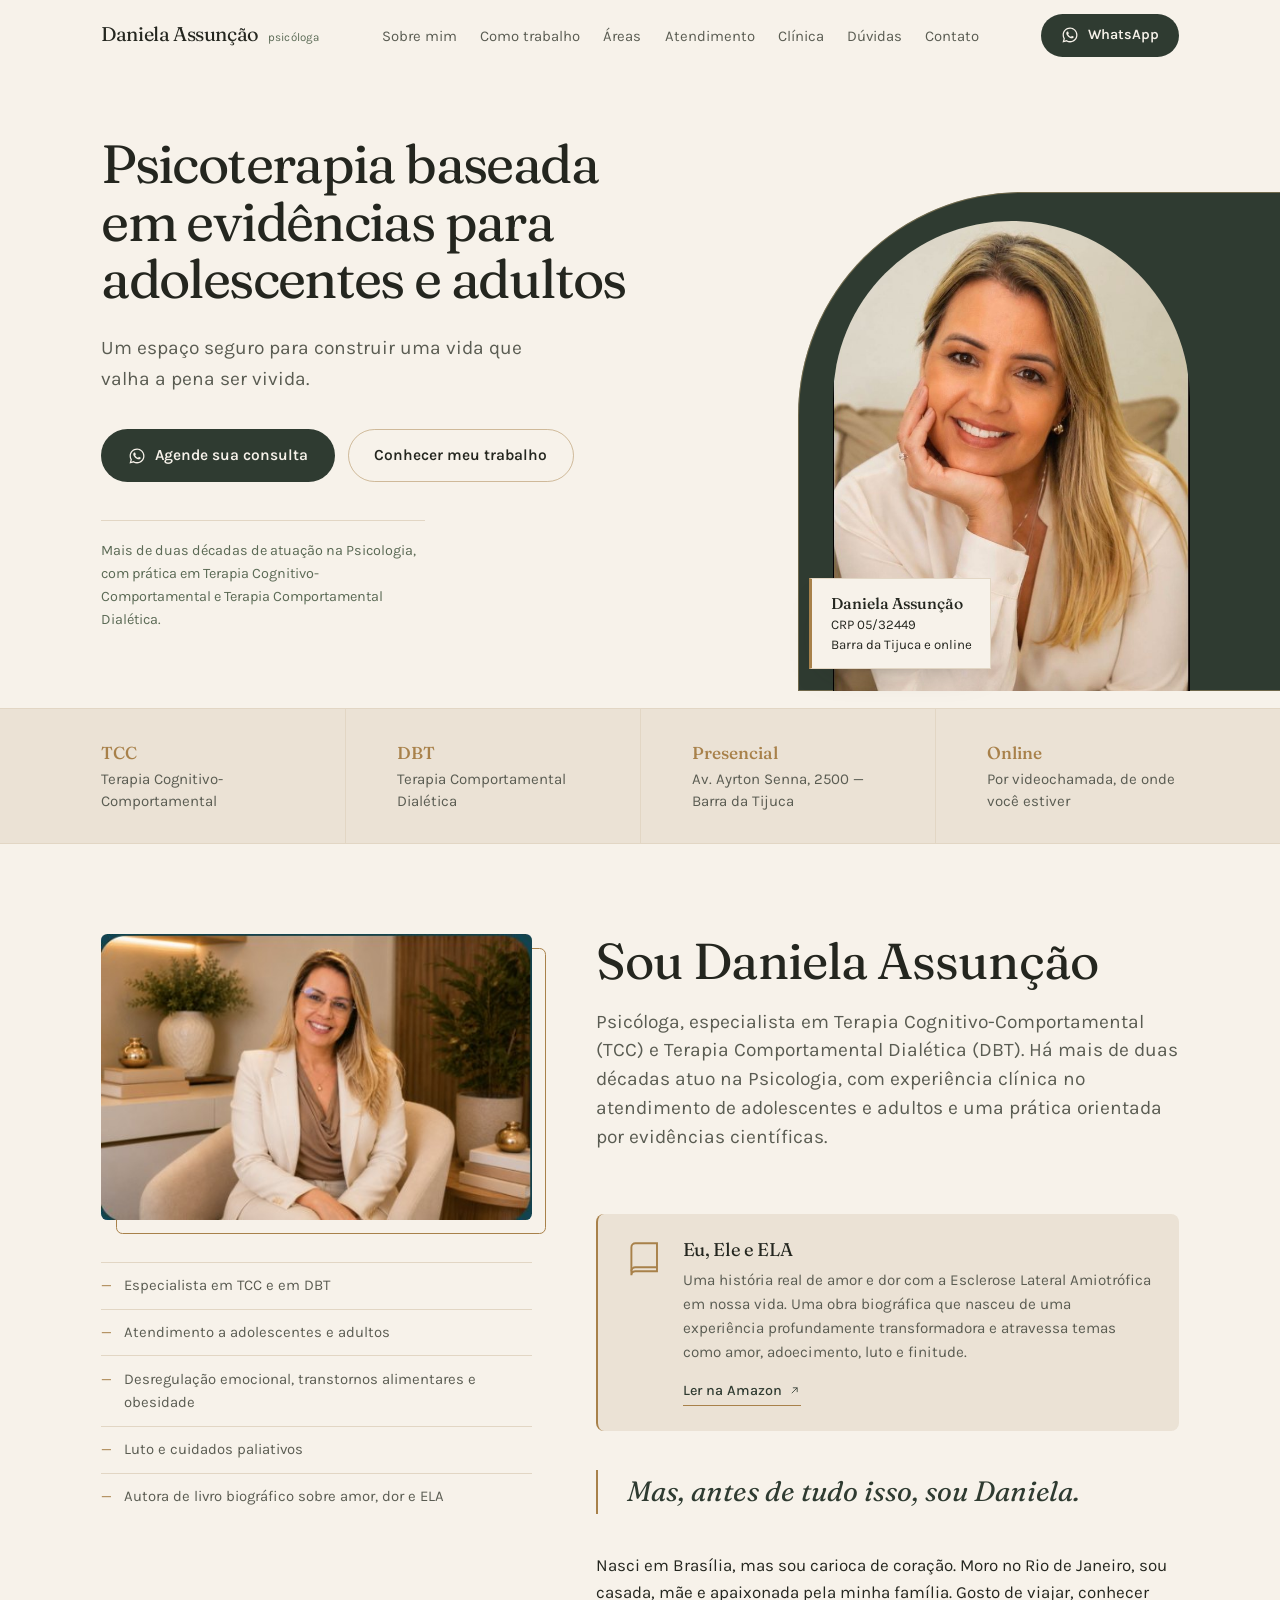
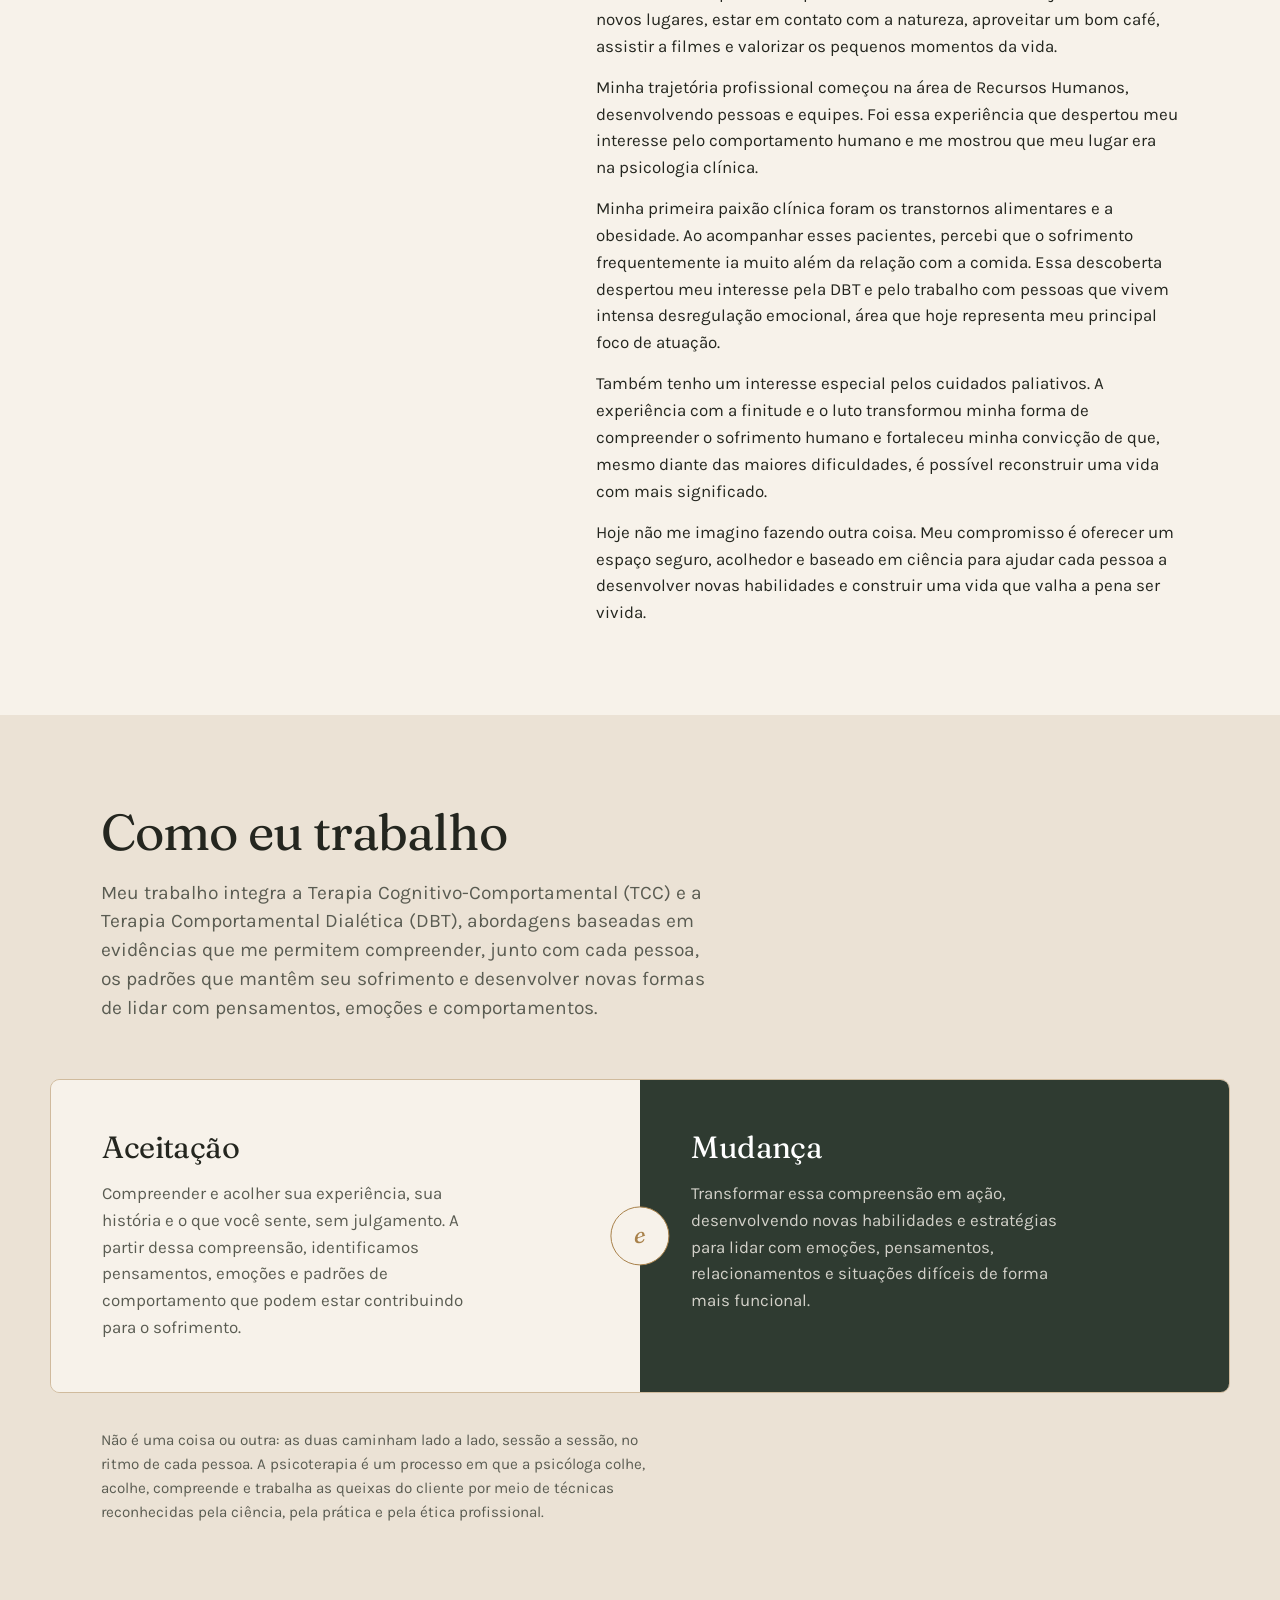
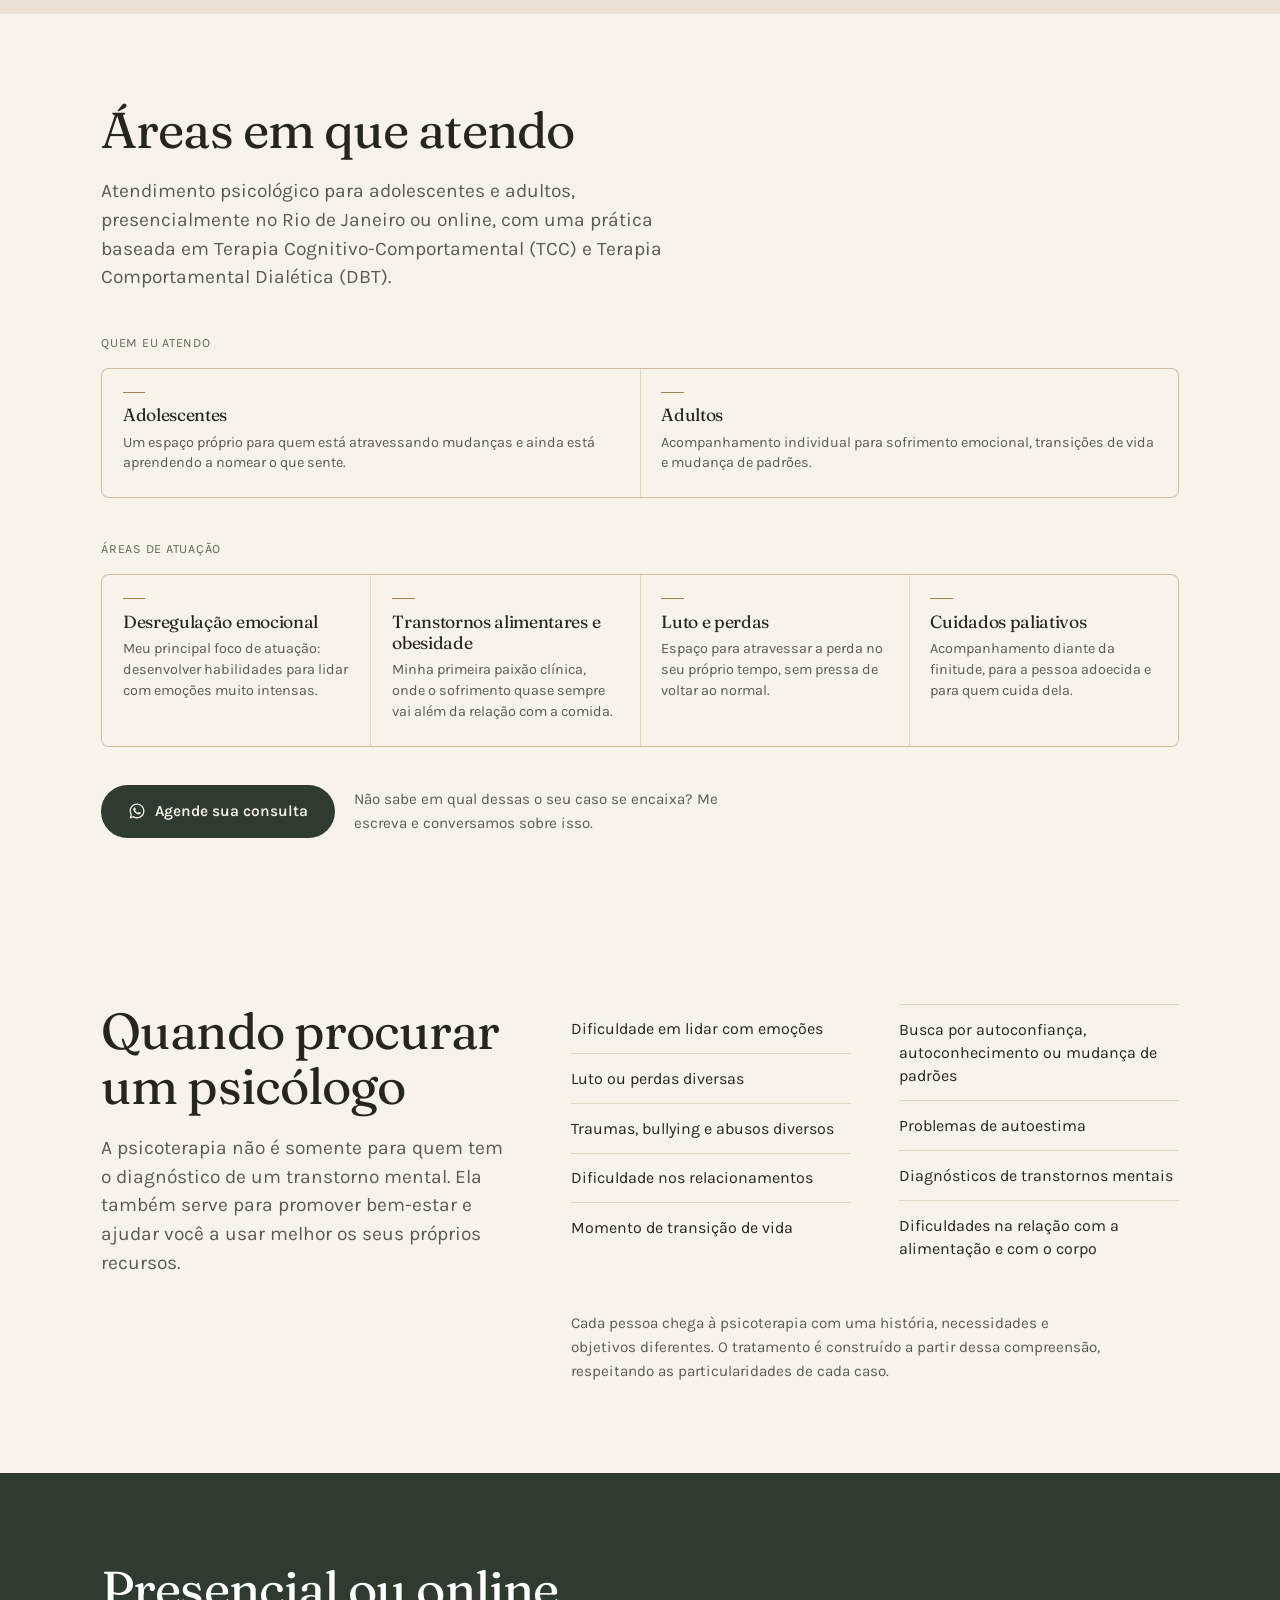
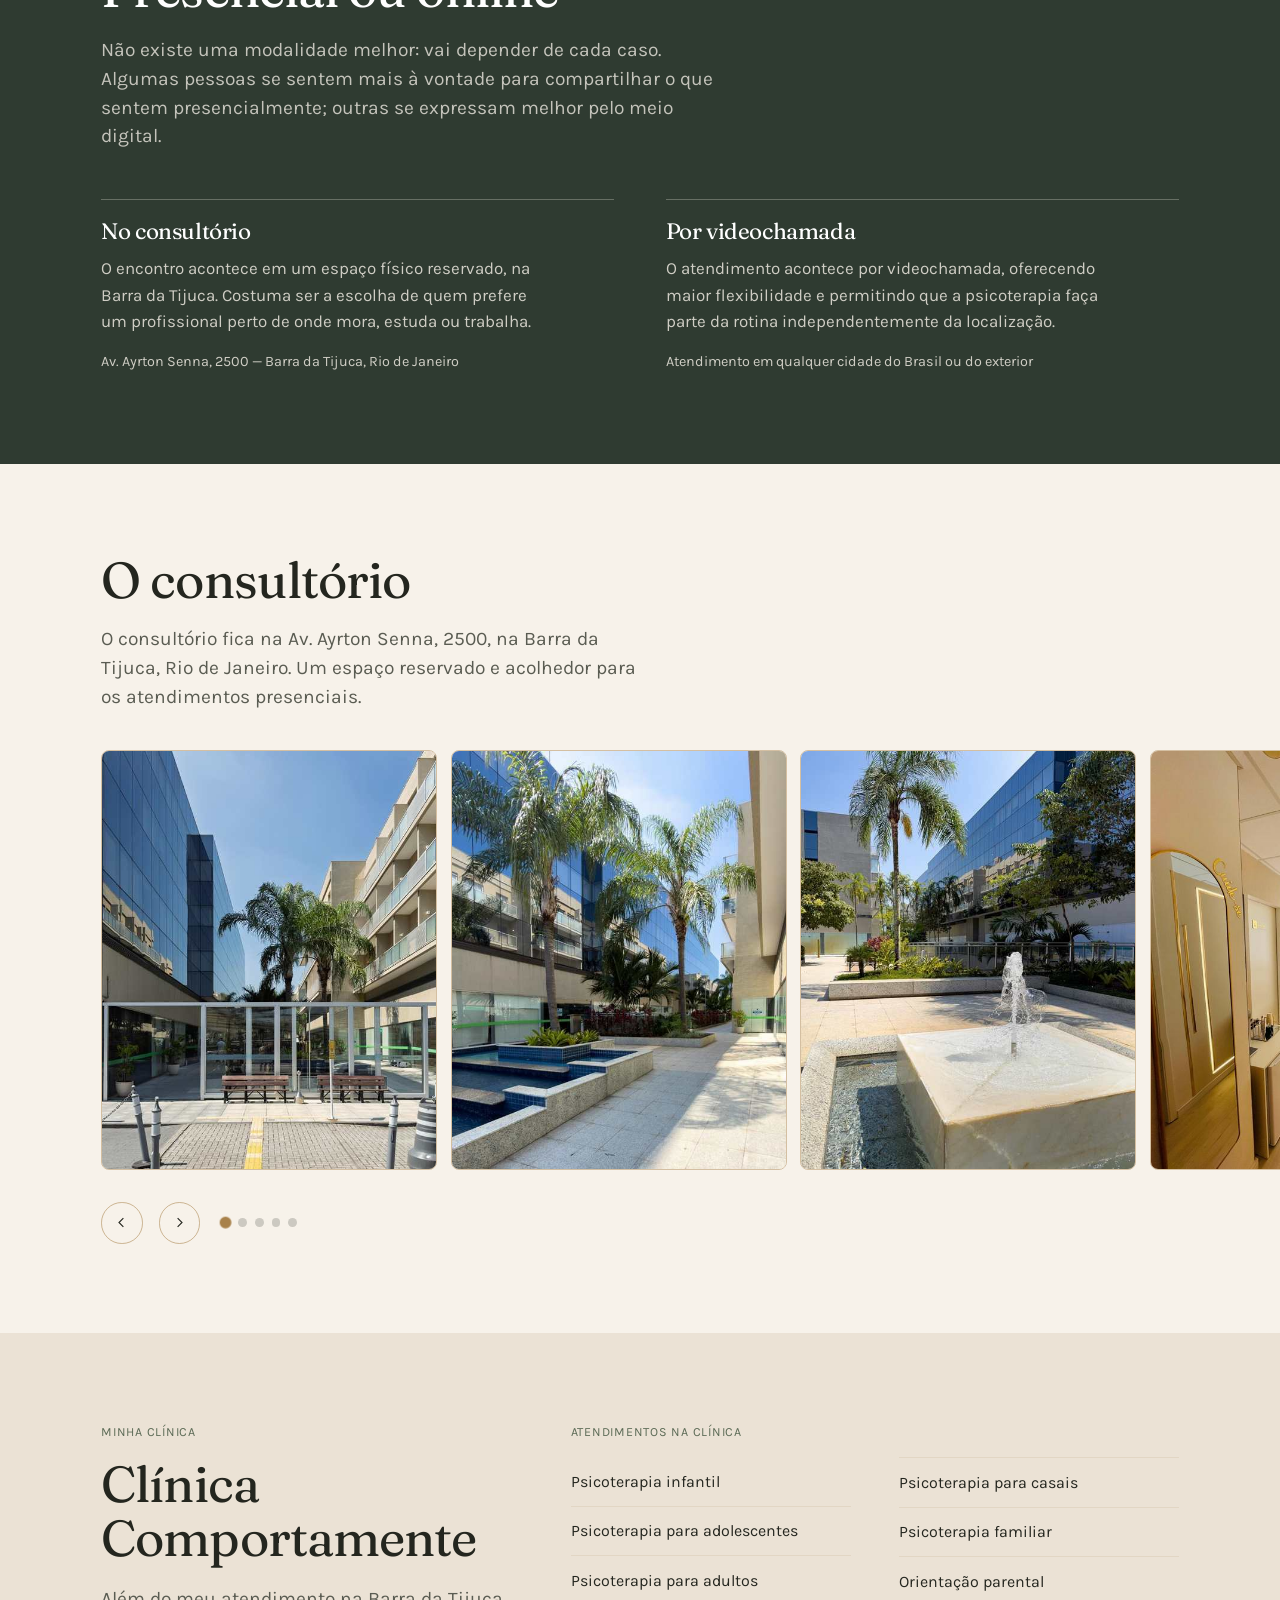
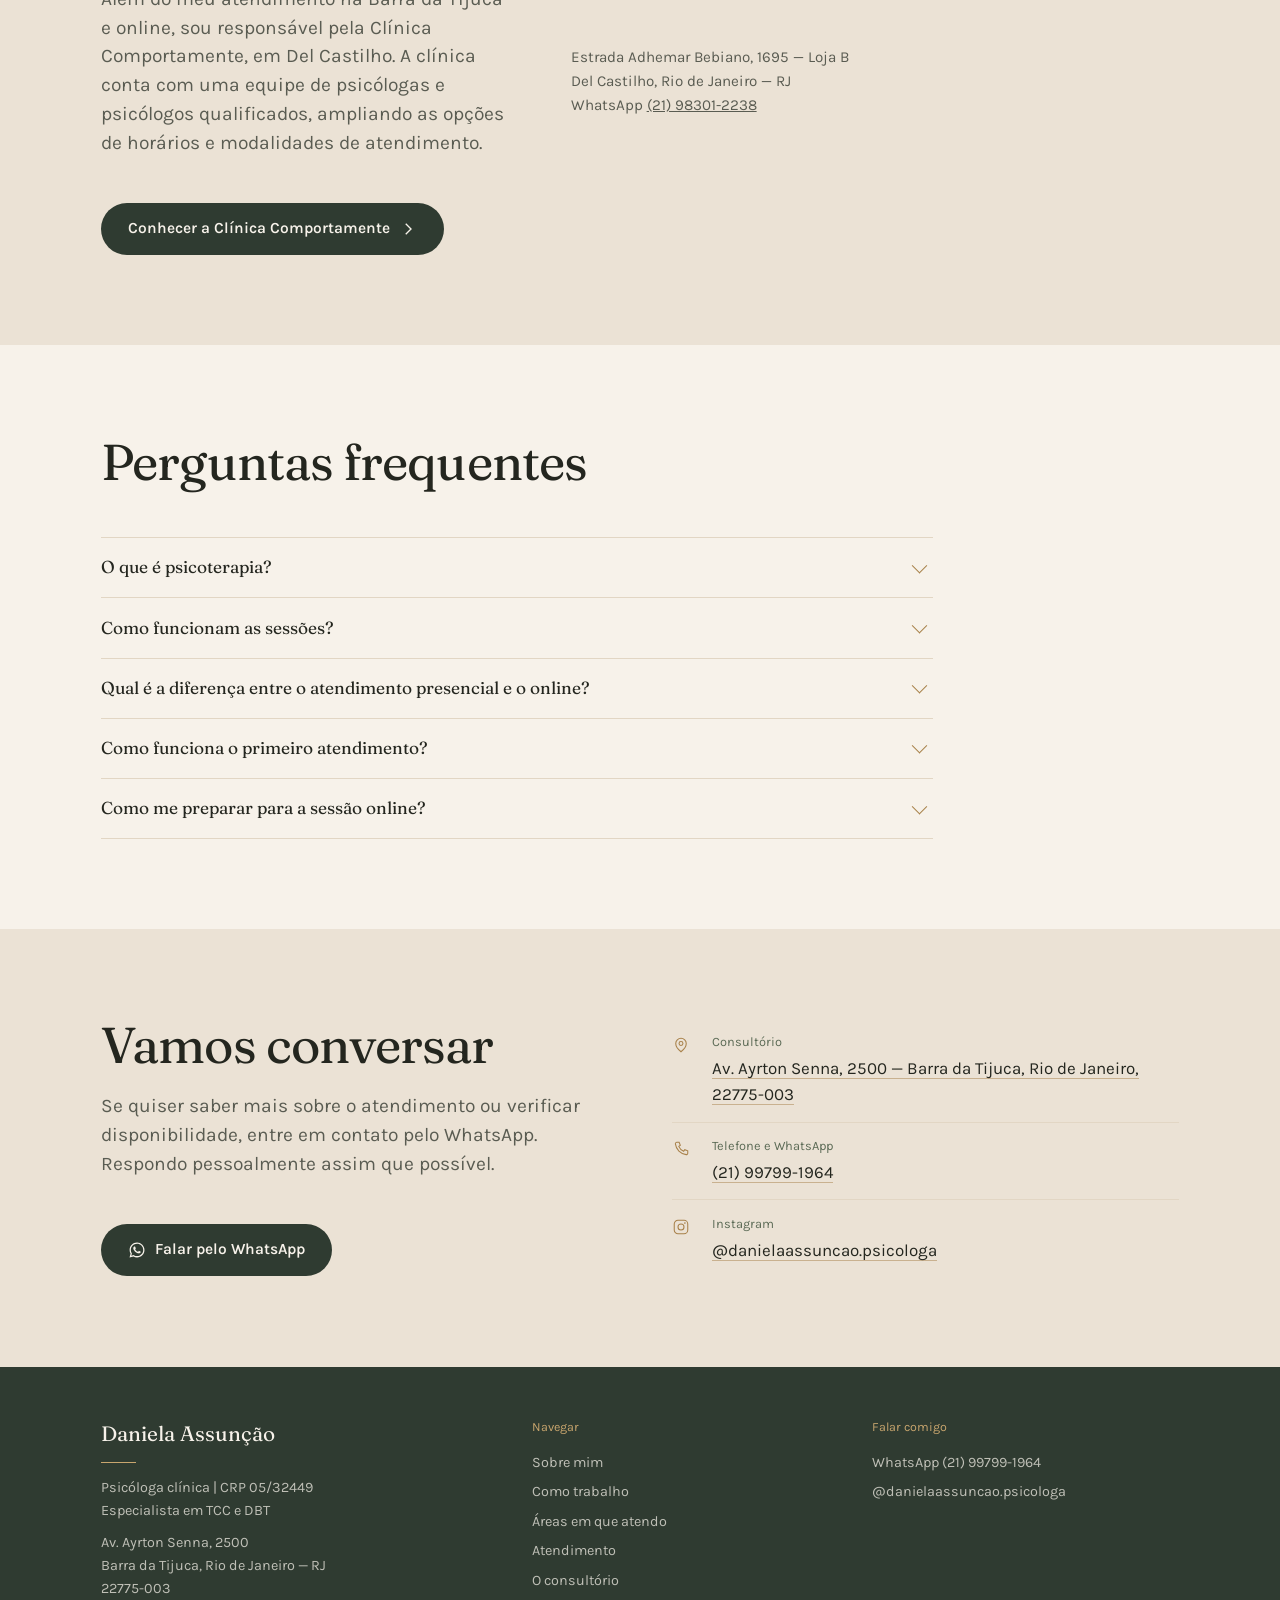
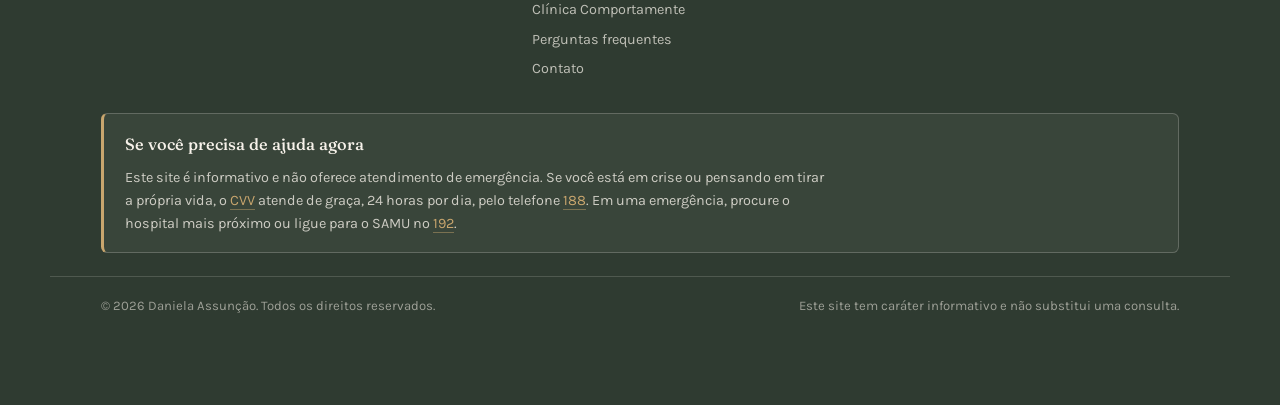
==== commit 1f0a791f: "Update index.html" ====
--- a/index.html
+++ b/index.html
@@ -298,7 +298,7 @@
     <div>
       <p class="areas__rot" style="margin-top:0">Minha clínica</p>
       <h2 class="titulo" id="clin-tit">Clínica<br>Comportamente</h2>
-      <p class="lead" style="margin-top:1.2rem">Além do meu atendimento na Barra da Tijuca e online, sou responsável pela Clínica Comportamente, no Del Castilho. A clínica conta com uma equipe de psicólogas e psicólogos qualificados, ampliando as opções de horários e modalidades de atendimento.</p>
+      <p class="lead" style="margin-top:1.2rem">Além do meu atendimento na Barra da Tijuca e online, sou responsável pela Clínica Comportamente, em Del Castilho. A clínica conta com uma equipe de psicólogas e psicólogos qualificados, ampliando as opções de horários e modalidades de atendimento.</p>
       <a class="btn btn--zap ct__btn" href="clinica.html">
         Conhecer a Clínica Comportamente
         <svg viewBox="0 0 24 24" fill="none" stroke="currentColor" stroke-width="1.8" aria-hidden="true"><path d="m9 5 7 7-7 7"/></svg>
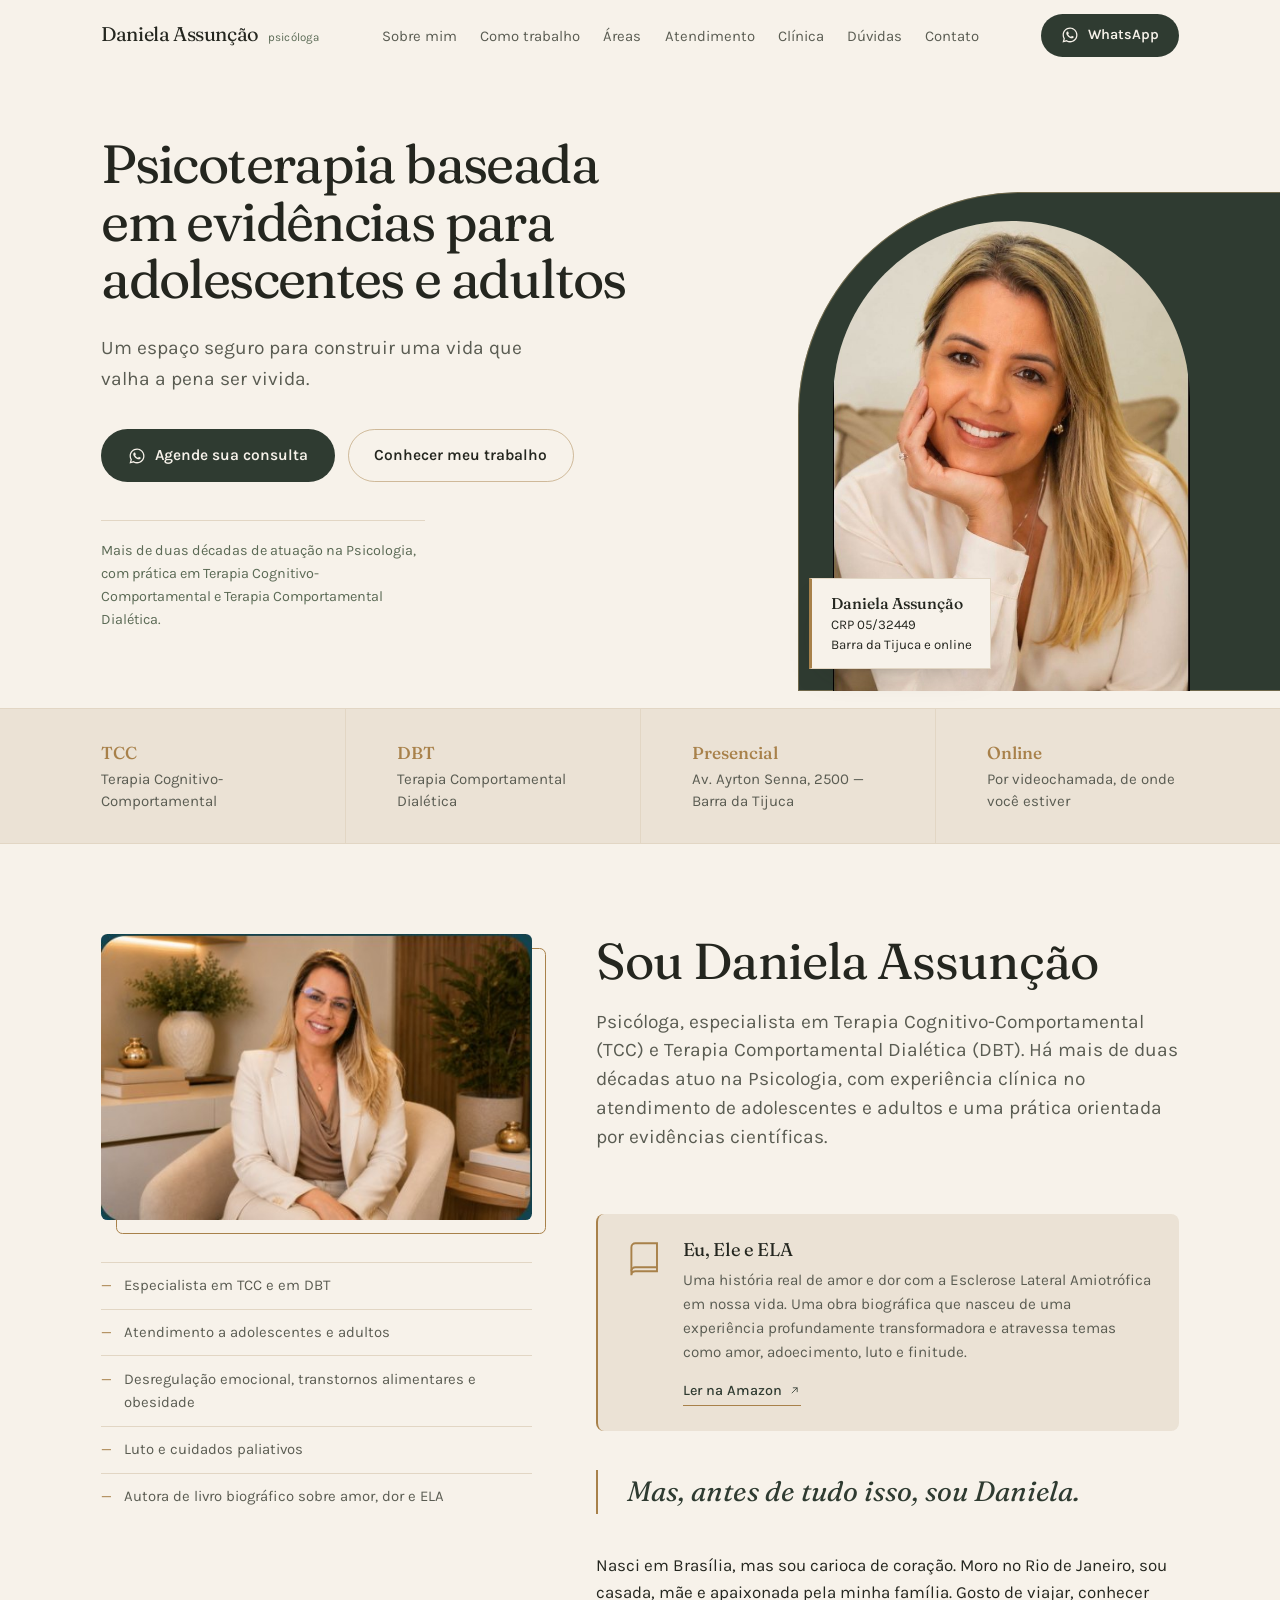
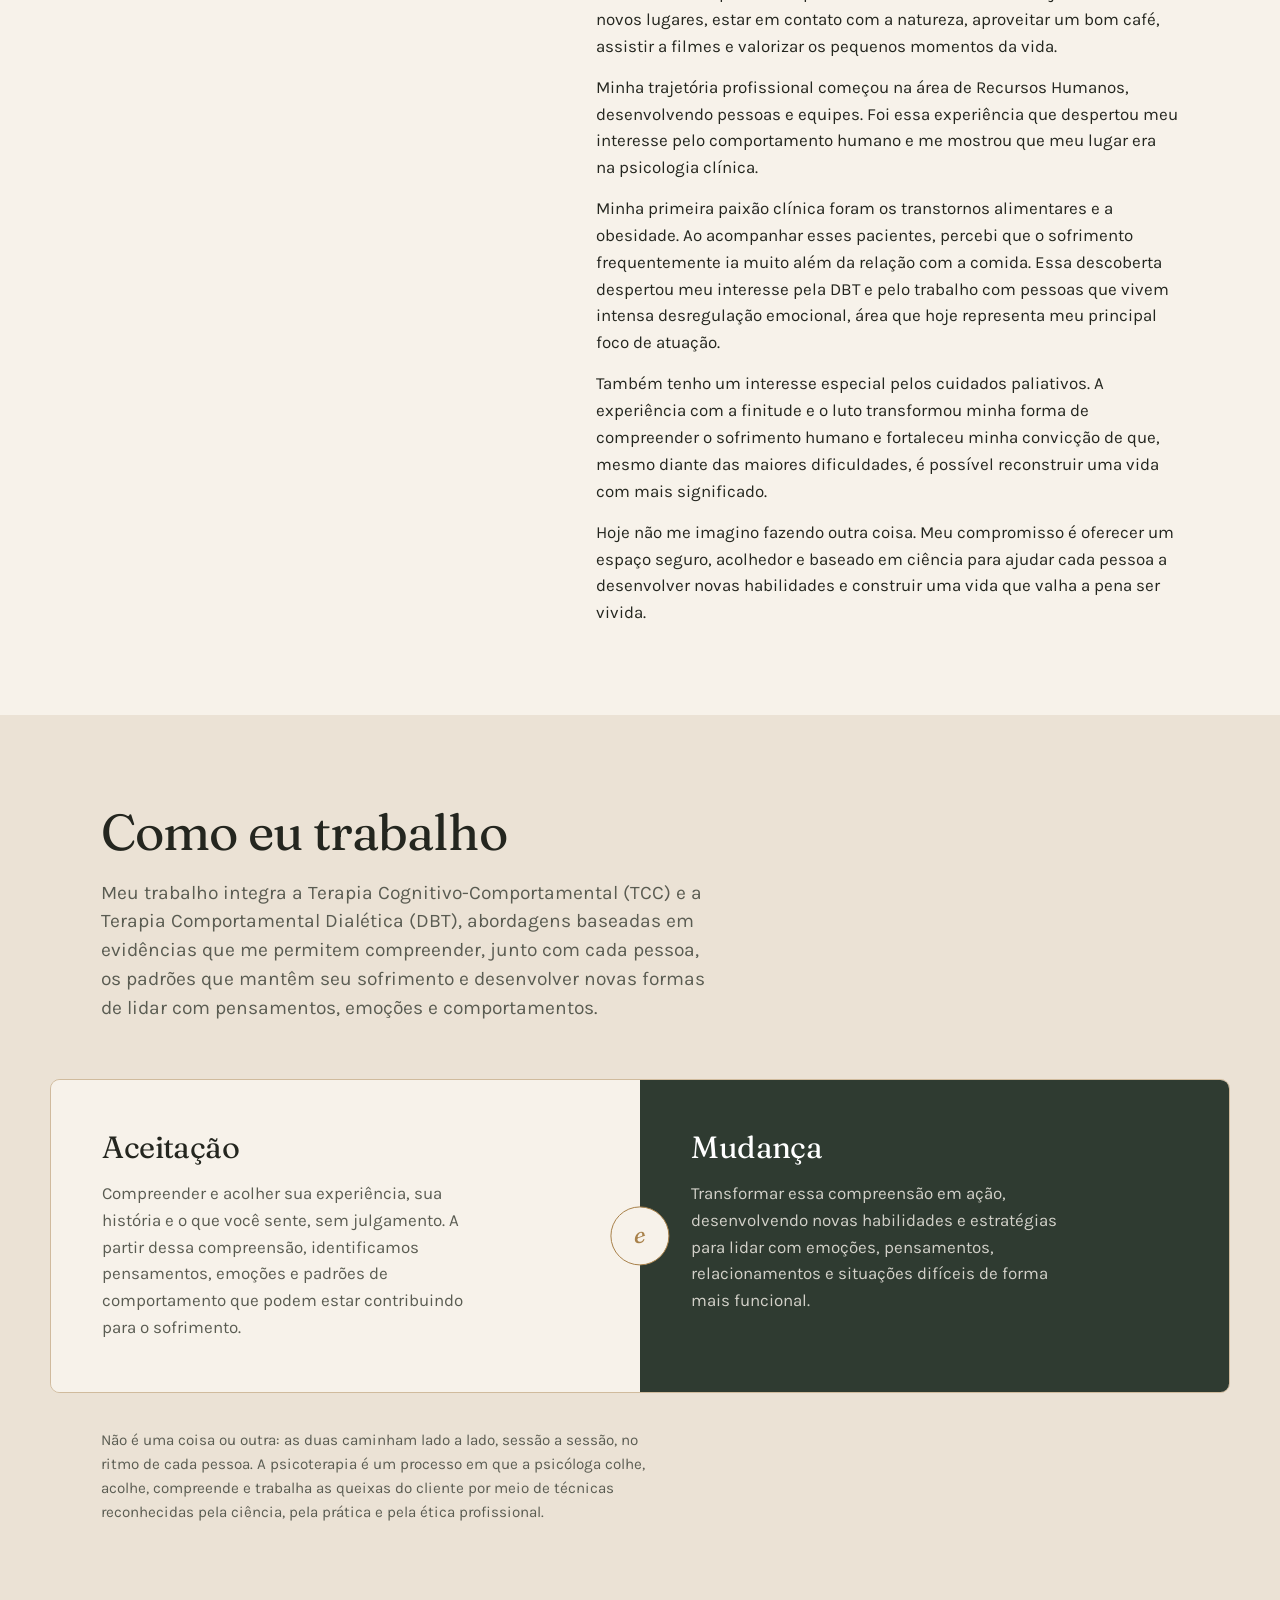
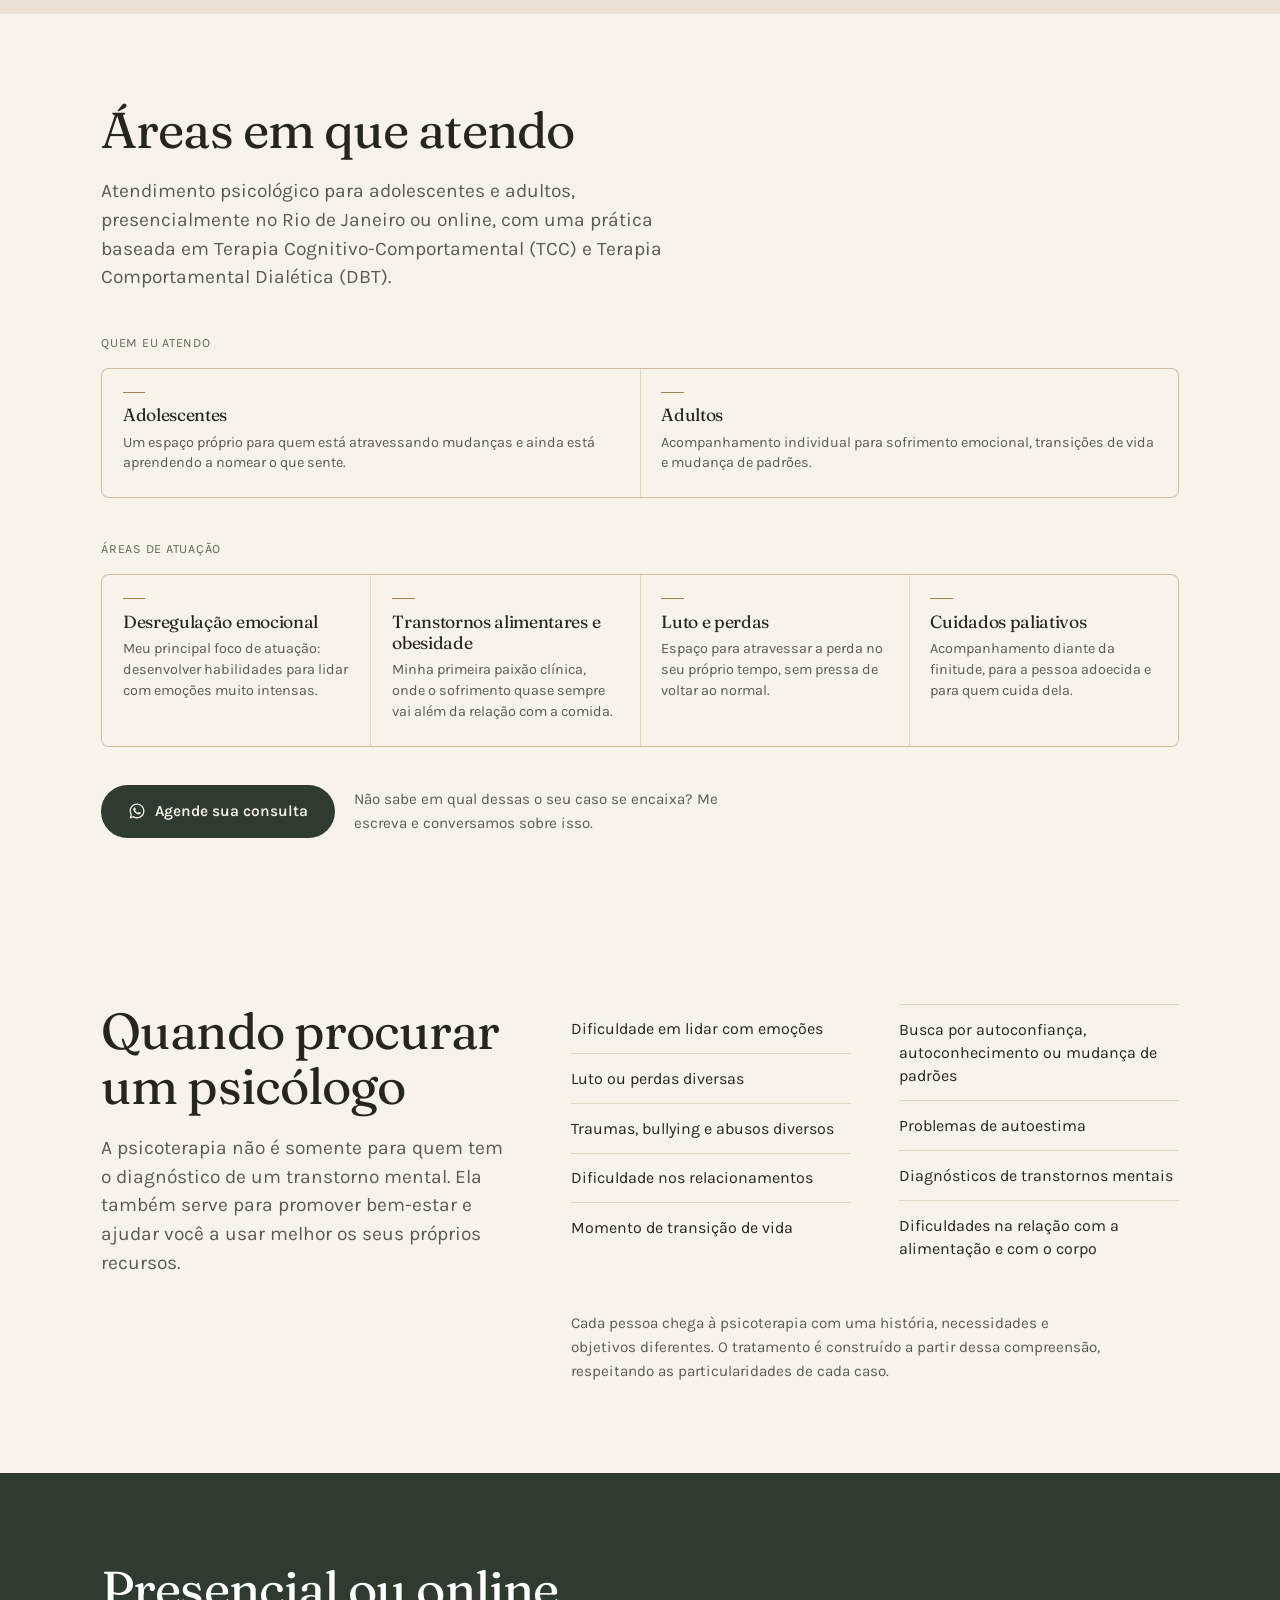
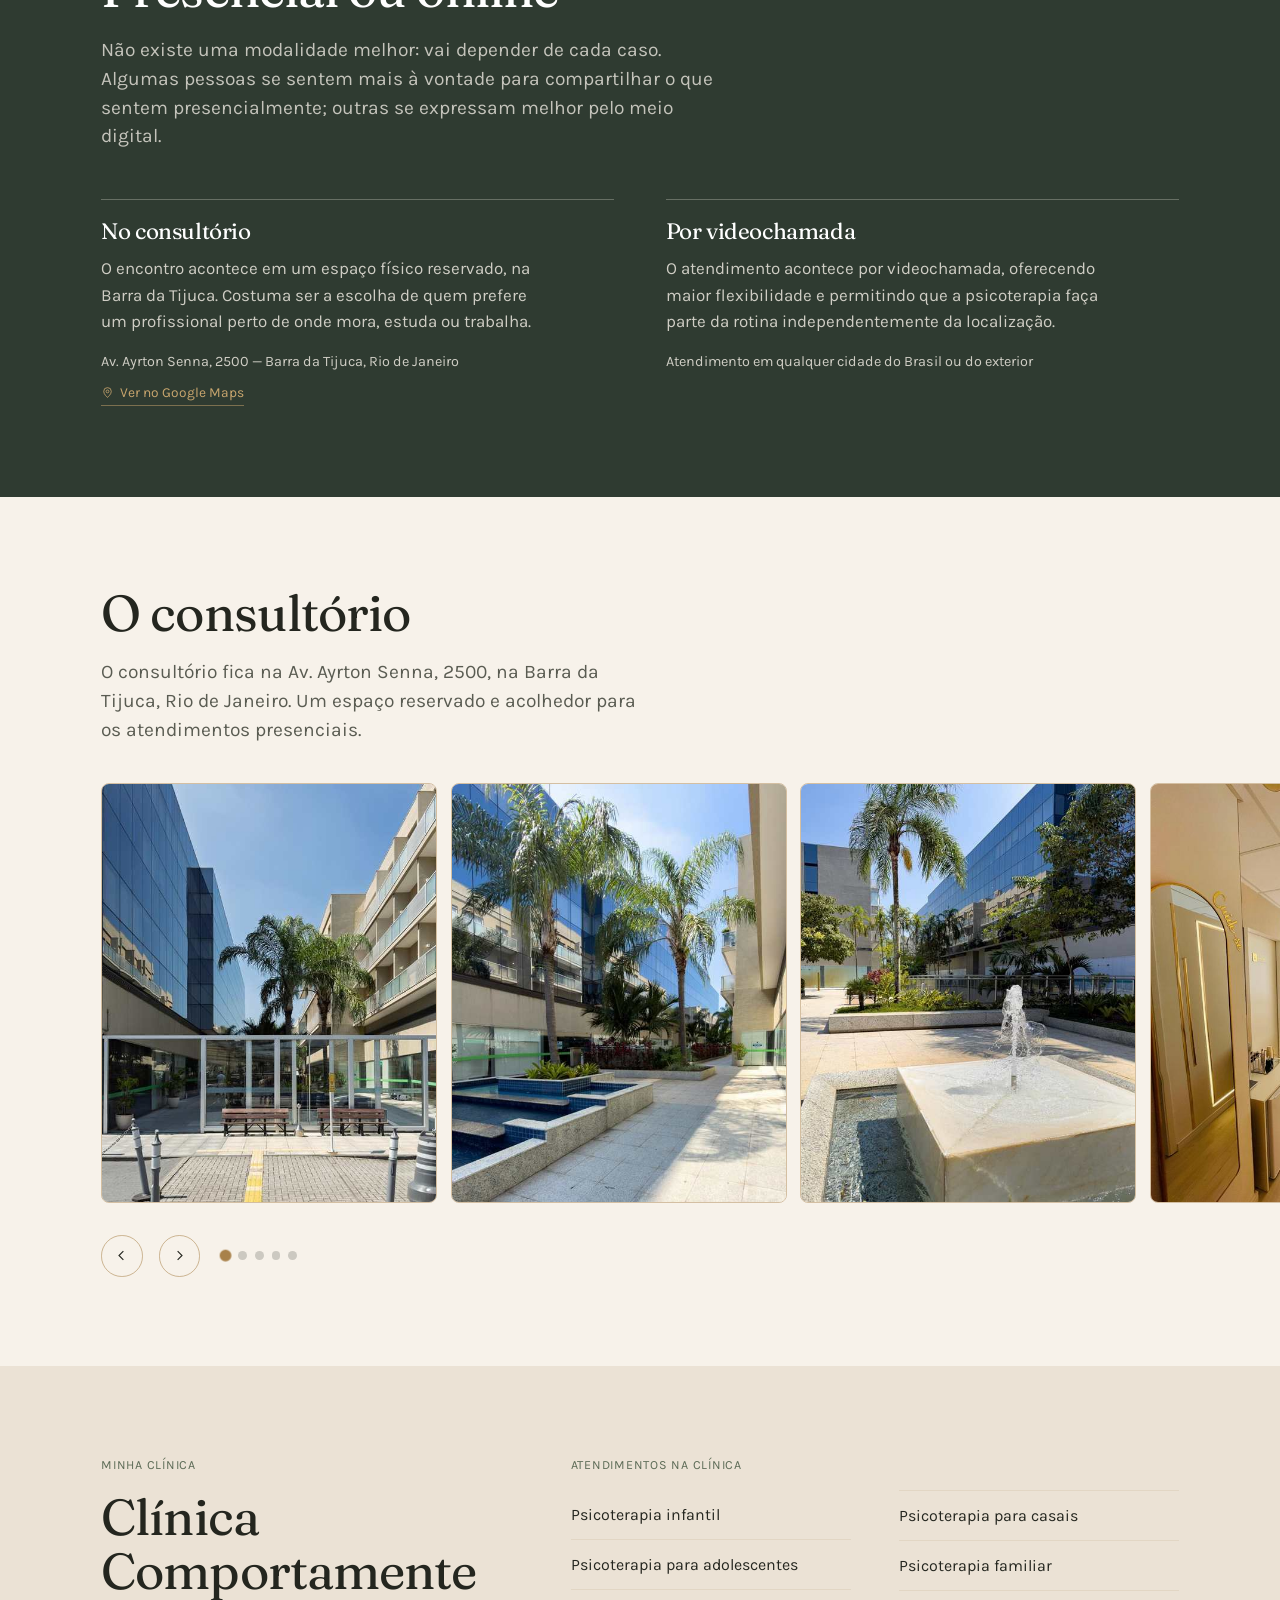
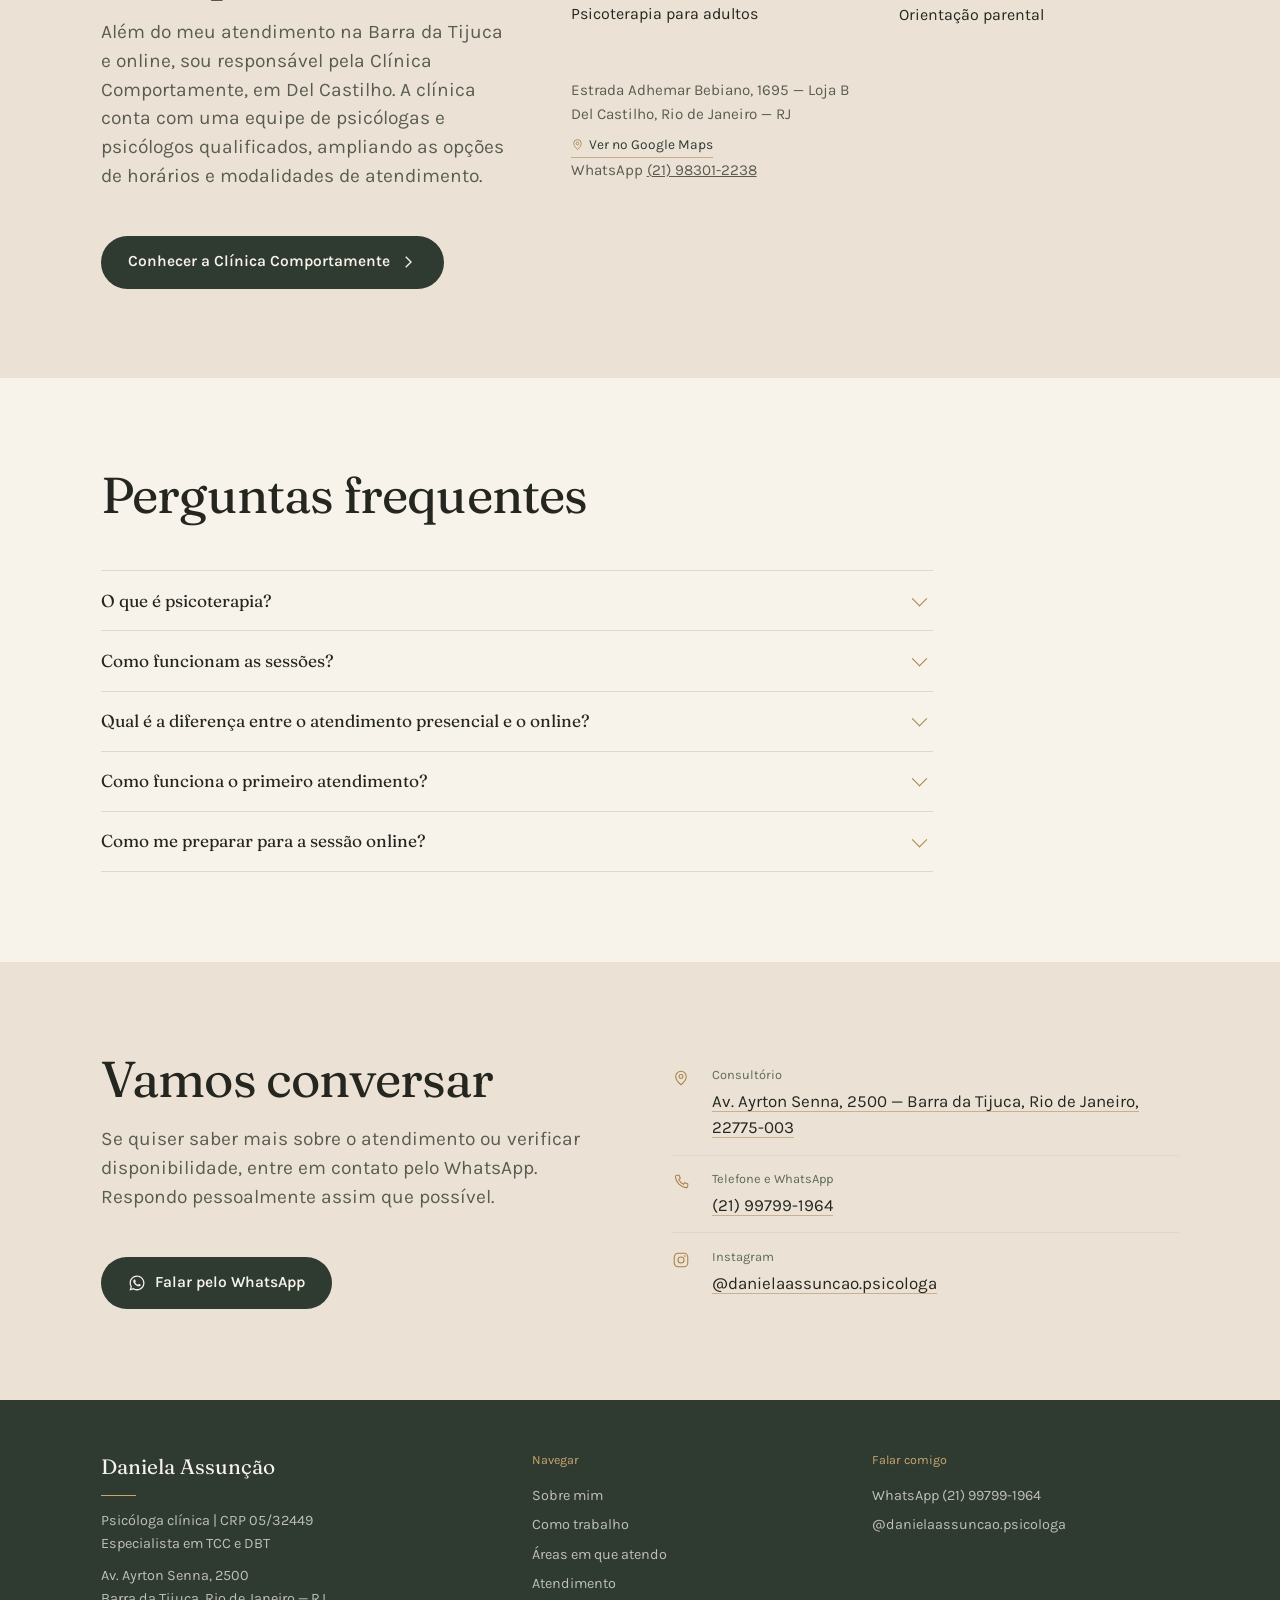
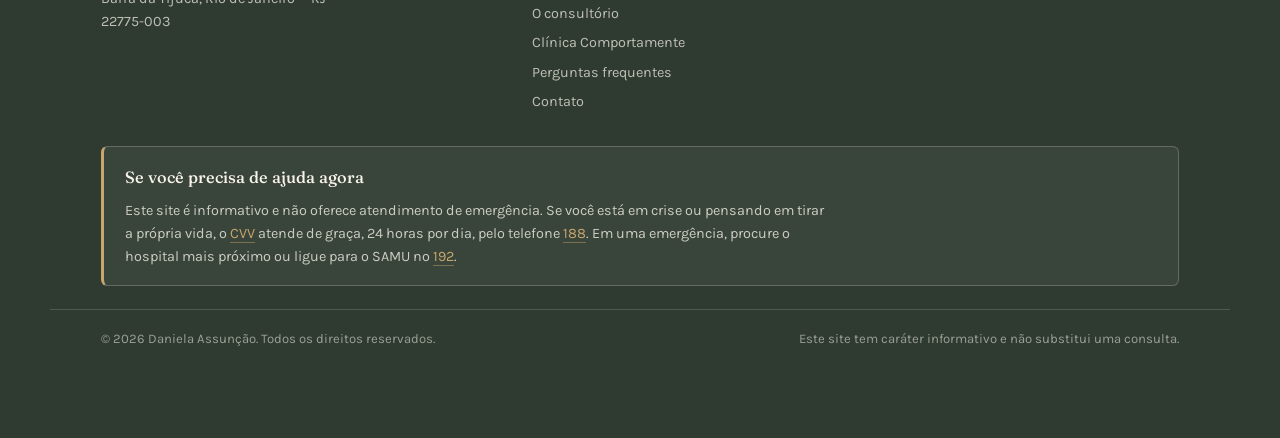
==== commit f6ee5b41: "Rename index (10).html to index.html" ====
--- a/index.html
+++ b/index.html
@@ -240,7 +240,7 @@
       <div class="modo">
         <h3>No consultório</h3>
         <p>O encontro acontece em um espaço físico reservado, na Barra da Tijuca. Costuma ser a escolha de quem prefere um profissional perto de onde mora, estuda ou trabalha.</p>
-        <p class="modo__det">Av. Ayrton Senna, 2500 — Barra da Tijuca, Rio de Janeiro</p>
+        <p class="modo__det">Av. Ayrton Senna, 2500 — Barra da Tijuca, Rio de Janeiro<br><a class="mapa mapa--claro" href="https://www.google.com/maps/place/Daniela+Assun%C3%A7%C3%A3o+-+Psic%C3%B3loga/@-22.989682,-43.3666839,17z/data=!3m1!4b1!4m6!3m5!1s0x997f2d6596592d:0x2bc9a5526537e248!8m2!3d-22.989687!4d-43.364109!16s%2Fg%2F11mccfd43x" target="_blank" rel="noopener"><svg viewBox="0 0 24 24" fill="none" stroke="currentColor" stroke-width="1.5" aria-hidden="true"><path d="M12 21s7-5.5 7-11a7 7 0 1 0-14 0c0 5.5 7 11 7 11Z"/><circle cx="12" cy="10" r="2.6"/></svg>Ver no Google Maps</a></p>
       </div>
       <div class="modo">
         <h3>Por videochamada</h3>
@@ -314,7 +314,7 @@
         <li>Psicoterapia familiar</li>
         <li>Orientação parental</li>
       </ul>
-      <p class="aviso">Estrada Adhemar Bebiano, 1695 — Loja B<br>Del Castilho, Rio de Janeiro — RJ<br>WhatsApp <a href="tel:+5521983012238" style="color:inherit">(21) 98301-2238</a></p>
+      <p class="aviso">Estrada Adhemar Bebiano, 1695 — Loja B<br>Del Castilho, Rio de Janeiro — RJ<br><a class="mapa" href="https://www.google.com/maps/place/Cl%C3%ADnica+de+Psicologia+-+Comportamente/@-22.8738897,-43.2759671,17z/data=!4m6!3m5!1s0x997d7c080b96ab:0x486f4c81493828e7!8m2!3d-22.8738897!4d-43.2759671!16s%2Fg%2F11t197ch87" target="_blank" rel="noopener"><svg viewBox="0 0 24 24" fill="none" stroke="currentColor" stroke-width="1.5" aria-hidden="true"><path d="M12 21s7-5.5 7-11a7 7 0 1 0-14 0c0 5.5 7 11 7 11Z"/><circle cx="12" cy="10" r="2.6"/></svg>Ver no Google Maps</a><br>WhatsApp <a href="tel:+5521983012238" style="color:inherit">(21) 98301-2238</a></p>
     </div>
   </div>
 </section>
@@ -386,7 +386,7 @@
         <li>
           <svg viewBox="0 0 24 24" fill="none" stroke="currentColor" stroke-width="1.4" aria-hidden="true"><path d="M12 21s7-5.5 7-11a7 7 0 1 0-14 0c0 5.5 7 11 7 11Z"/><circle cx="12" cy="10" r="2.6"/></svg>
           <div><span class="ct__rot">Consultório</span>
-            <a href="https://www.google.com/maps/place/Daniela+Assun%C3%A7%C3%A3o+-+Psic%C3%B3loga/@-22.989687,-43.3692588,16z/data=!4m6!3m5!1s0x997f2d6596592d:0x2bc9a5526537e248!8m2!3d-22.989687!4d-43.364109!16s%2Fg%2F11mccfd43x" target="_blank" rel="noopener">Av. Ayrton Senna, 2500 — Barra da Tijuca, Rio de Janeiro, 22775-003</a>
+            <a href="https://www.google.com/maps/place/Daniela+Assun%C3%A7%C3%A3o+-+Psic%C3%B3loga/@-22.989682,-43.3666839,17z/data=!3m1!4b1!4m6!3m5!1s0x997f2d6596592d:0x2bc9a5526537e248!8m2!3d-22.989687!4d-43.364109!16s%2Fg%2F11mccfd43x" target="_blank" rel="noopener">Av. Ayrton Senna, 2500 — Barra da Tijuca, Rio de Janeiro, 22775-003</a>
           </div>
         </li>
         <li>
--- a/estilo.css
+++ b/estilo.css
@@ -483,3 +483,19 @@
 .destaques{grid-template-columns:repeat(2,1fr)}
 .destaques li.txt b{font-size:1.05rem;line-height:1.2}
 .sobre__extra{margin-top:clamp(2rem,4vw,3rem)}
+
+/* link para o Google Maps */
+.mapa{
+  display:inline-flex;align-items:center;gap:.35rem;margin-top:.5rem;
+  font-size:.86rem;text-decoration:none;color:var(--mata);
+  border-bottom:1px solid rgba(168,129,74,.55);padding-bottom:.1rem;
+  transition:color .2s ease,border-color .2s ease;
+}
+.mapa:hover{color:var(--tinta);border-bottom-color:var(--tinta)}
+.mapa svg{width:13px;height:13px;flex:none;color:var(--latao)}
+.mapa--claro{color:var(--latao-claro);border-bottom-color:rgba(201,166,110,.5)}
+.mapa--claro:hover{color:var(--marfim);border-bottom-color:var(--marfim)}
+.mapa--claro svg{color:var(--latao-claro)}
+.mapa--rod{color:rgba(247,242,234,.8);border-bottom-color:rgba(201,166,110,.5)}
+.mapa--rod:hover{color:var(--marfim)}
+.mapa--rod svg{color:var(--latao-claro)}
